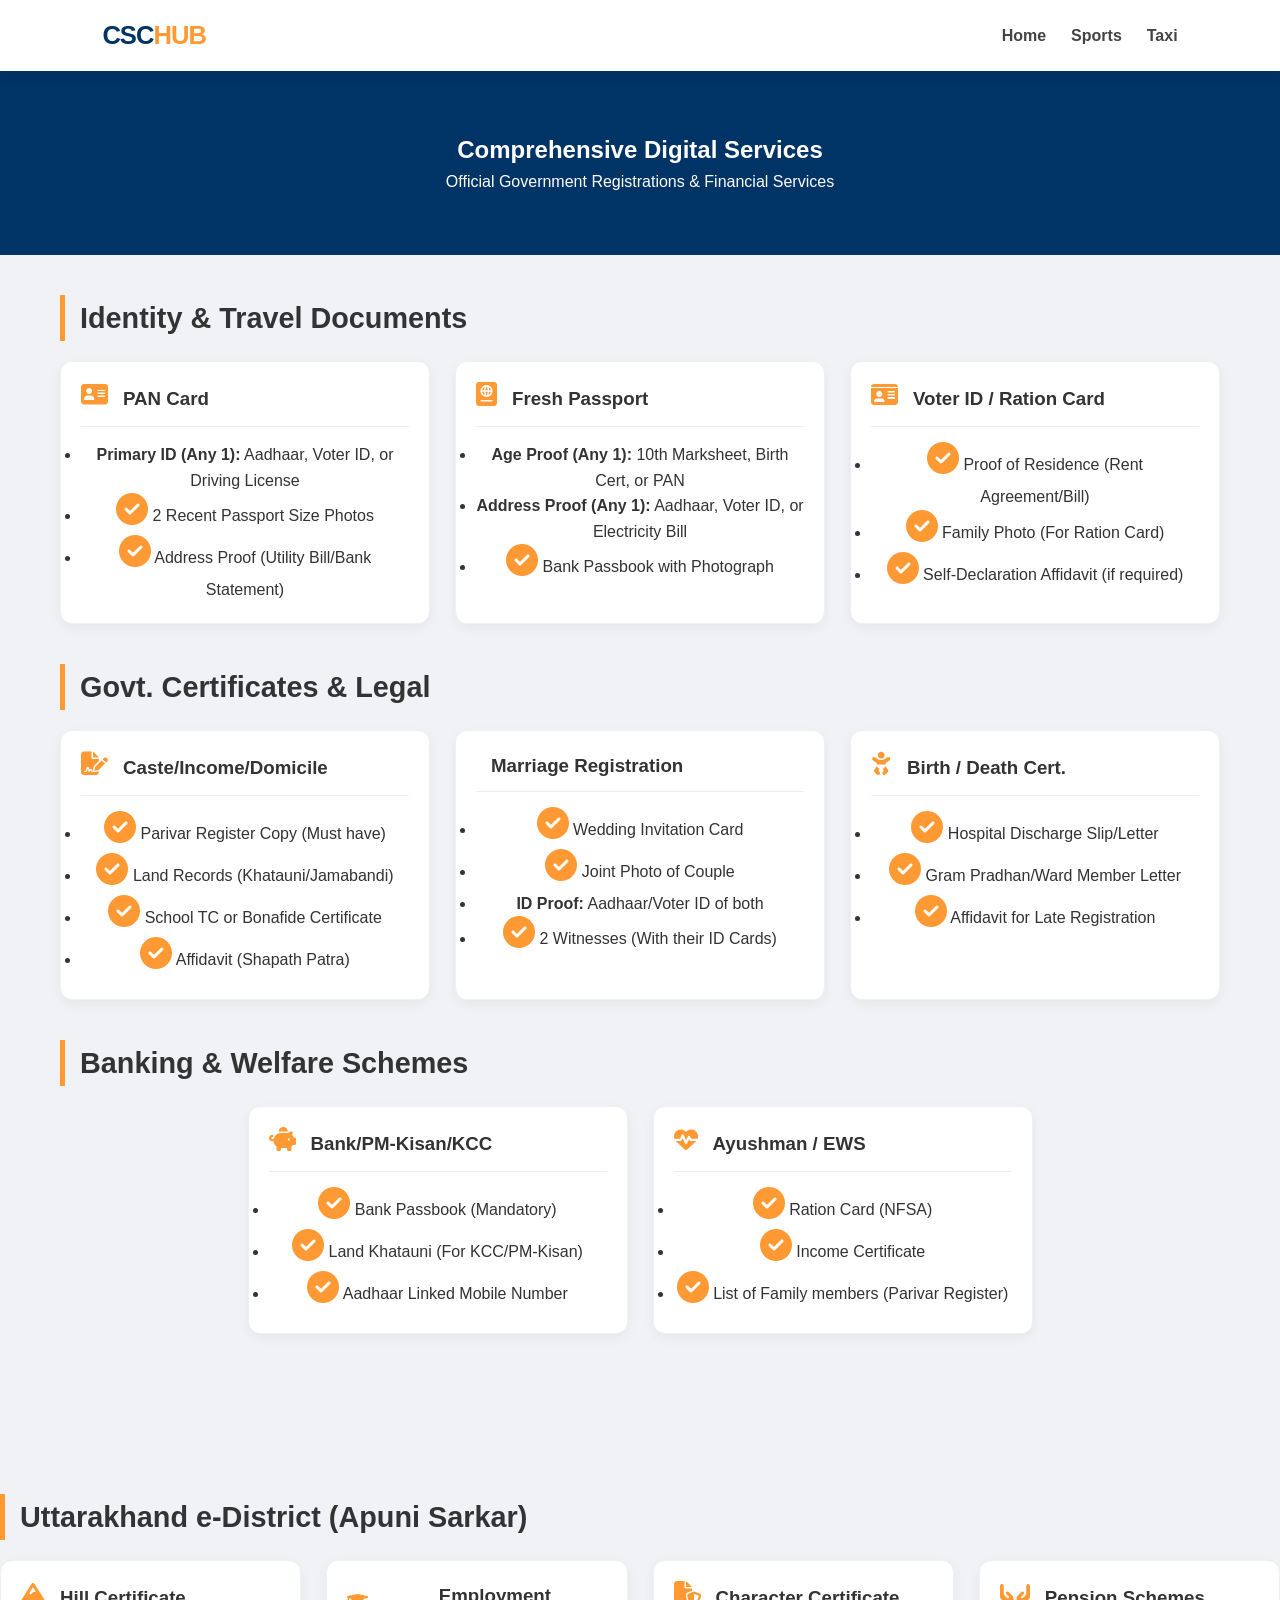
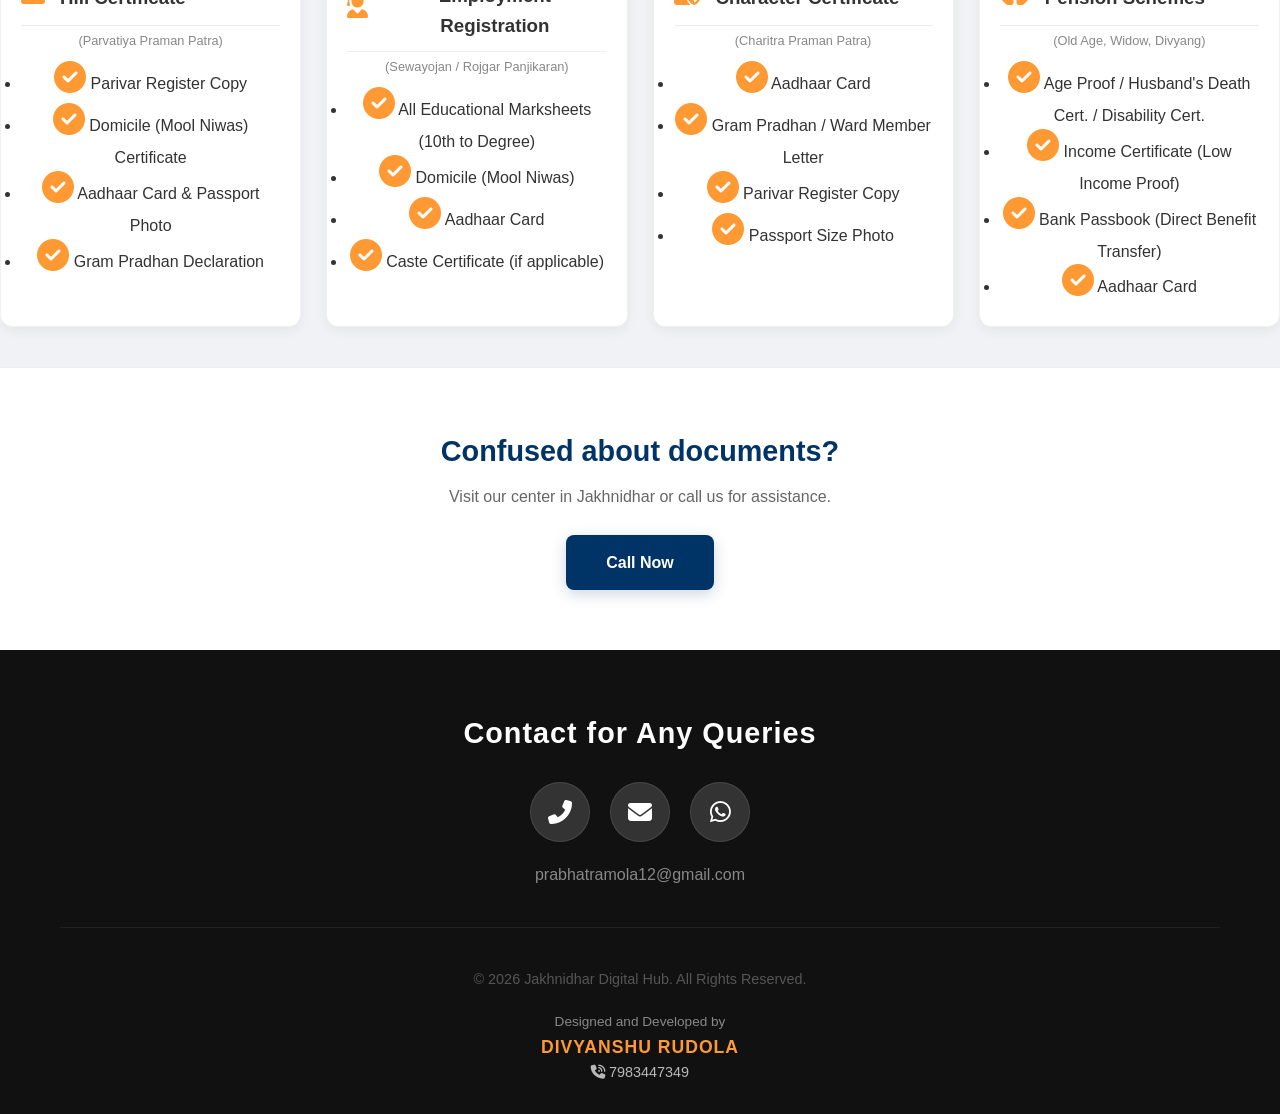
==== all-services.html @ 353148a1 "Add files via upload" ====
<!DOCTYPE html>
<html lang="en">
<head>
    <meta charset="UTF-8">
    <meta name="viewport" content="width=device-width, initial-scale=1.0">
    <title>All Services | CSC Digital Hub</title>
    <link rel="stylesheet" href="style.css">
    <link rel="stylesheet" href="https://cdnjs.cloudflare.com/ajax/libs/font-awesome/6.4.0/css/all.min.css">
</head>
<body class="bg-light">

    <header>
        <nav class="navbar">
            <div class="logo" onclick="window.location.href='index.html'" style="cursor:pointer">
                <span class="logo-csc">CSC</span><span class="logo-hub">HUB</span>
            </div>
            <ul class="nav-links">
                <li><a href="index.html">Home</a></li>
                <li><a href="sports.html">Sports</a></li>
                <li><a href="taxi.html">Taxi</a></li>
            </ul>
        </nav>
    </header>

    <section class="page-header">
        <h1>Comprehensive Digital Services</h1>
        <p>Official Government Registrations & Financial Services</p>
    </section>

   <div class="container-full">
    <h2 class="section-title-sports">Identity & Travel Documents</h2>
    <div class="details-grid">
        
        <div class="d-card checklist-card">
            <div class="card-header"><i class="fas fa-address-card"></i><h3>PAN Card</h3></div>
            <ul class="check-list">
                <li><strong>Primary ID (Any 1):</strong> Aadhaar, Voter ID, or Driving License</li>
                <li><i class="fas fa-check-circle"></i> 2 Recent Passport Size Photos</li>
                <li><i class="fas fa-check-circle"></i> Address Proof (Utility Bill/Bank Statement)</li>
            </ul>
        </div>

        <div class="d-card checklist-card">
            <div class="card-header"><i class="fas fa-passport"></i><h3>Fresh Passport</h3></div>
            <ul class="check-list">
                <li><strong>Age Proof (Any 1):</strong> 10th Marksheet, Birth Cert, or PAN</li>
                <li><strong>Address Proof (Any 1):</strong> Aadhaar, Voter ID, or Electricity Bill</li>
                <li><i class="fas fa-check-circle"></i> Bank Passbook with Photograph</li>
            </ul>
        </div>

        <div class="d-card checklist-card">
            <div class="card-header"><i class="fas fa-id-card"></i><h3>Voter ID / Ration Card</h3></div>
            <ul class="check-list">
                <li><i class="fas fa-check-circle"></i> Proof of Residence (Rent Agreement/Bill)</li>
                <li><i class="fas fa-check-circle"></i> Family Photo (For Ration Card)</li>
                <li><i class="fas fa-check-circle"></i> Self-Declaration Affidavit (if required)</li>
            </ul>
        </div>
    </div>

    <h2 class="section-title-sports">Govt. Certificates & Legal</h2>
    <div class="details-grid">
        
        <div class="d-card checklist-card">
            <div class="card-header"><i class="fas fa-file-signature"></i><h3>Caste/Income/Domicile</h3></div>
            <ul class="check-list">
                <li><i class="fas fa-check-circle"></i> Parivar Register Copy (Must have)</li>
                <li><i class="fas fa-check-circle"></i> Land Records (Khatauni/Jamabandi)</li>
                <li><i class="fas fa-check-circle"></i> School TC or Bonafide Certificate</li>
                <li><i class="fas fa-check-circle"></i> Affidavit (Shapath Patra)</li>
            </ul>
        </div>

        <div class="d-card checklist-card">
            <div class="card-header"><i class="fas fa-rings-wedding"></i><h3>Marriage Registration</h3></div>
            <ul class="check-list">
                <li><i class="fas fa-check-circle"></i> Wedding Invitation Card</li>
                <li><i class="fas fa-check-circle"></i> Joint Photo of Couple</li>
                <li><strong>ID Proof:</strong> Aadhaar/Voter ID of both</li>
                <li><i class="fas fa-check-circle"></i> 2 Witnesses (With their ID Cards)</li>
            </ul>
        </div>

        <div class="d-card checklist-card">
            <div class="card-header"><i class="fas fa-baby"></i><h3>Birth / Death Cert.</h3></div>
            <ul class="check-list">
                <li><i class="fas fa-check-circle"></i> Hospital Discharge Slip/Letter</li>
                <li><i class="fas fa-check-circle"></i> Gram Pradhan/Ward Member Letter</li>
                <li><i class="fas fa-check-circle"></i> Affidavit for Late Registration</li>
            </ul>
        </div>
    </div>

    <h2 class="section-title-sports">Banking & Welfare Schemes</h2>
    <div class="details-grid">
        
        <div class="d-card checklist-card">
            <div class="card-header"><i class="fas fa-piggy-bank"></i><h3>Bank/PM-Kisan/KCC</h3></div>
            <ul class="check-list">
                <li><i class="fas fa-check-circle"></i> Bank Passbook (Mandatory)</li>
                <li><i class="fas fa-check-circle"></i> Land Khatauni (For KCC/PM-Kisan)</li>
                <li><i class="fas fa-check-circle"></i> Aadhaar Linked Mobile Number</li>
            </ul>
        </div>

        <div class="d-card checklist-card">
            <div class="card-header"><i class="fas fa-heart-pulse"></i><h3>Ayushman / EWS</h3></div>
            <ul class="check-list">
                <li><i class="fas fa-check-circle"></i> Ration Card (NFSA)</li>
                <li><i class="fas fa-check-circle"></i> Income Certificate</li>
                <li><i class="fas fa-check-circle"></i> List of Family members (Parivar Register)</li>
            </ul>
        </div>
    </div>
</div><h2 class="section-title-sports">Uttarakhand e-District (Apuni Sarkar)</h2>
    <div class="details-grid">
        
        <div class="d-card checklist-card">
            <div class="card-header"><i class="fas fa-mountain"></i><h3>Hill Certificate</h3></div>
            <p class="sub-text">(Parvatiya Praman Patra)</p>
            <ul class="check-list">
                <li><i class="fas fa-check-circle"></i> Parivar Register Copy</li>
                <li><i class="fas fa-check-circle"></i> Domicile (Mool Niwas) Certificate</li>
                <li><i class="fas fa-check-circle"></i> Aadhaar Card & Passport Photo</li>
                <li><i class="fas fa-check-circle"></i> Gram Pradhan Declaration</li>
            </ul>
        </div>

        <div class="d-card checklist-card">
            <div class="card-header"><i class="fas fa-user-graduate"></i><h3>Employment Registration</h3></div>
            <p class="sub-text">(Sewayojan / Rojgar Panjikaran)</p>
            <ul class="check-list">
                <li><i class="fas fa-check-circle"></i> All Educational Marksheets (10th to Degree)</li>
                <li><i class="fas fa-check-circle"></i> Domicile (Mool Niwas)</li>
                <li><i class="fas fa-check-circle"></i> Aadhaar Card</li>
                <li><i class="fas fa-check-circle"></i> Caste Certificate (if applicable)</li>
            </ul>
        </div>

        <div class="d-card checklist-card">
            <div class="card-header"><i class="fas fa-file-shield"></i><h3>Character Certificate</h3></div>
            <p class="sub-text">(Charitra Praman Patra)</p>
            <ul class="check-list">
                <li><i class="fas fa-check-circle"></i> Aadhaar Card</li>
                <li><i class="fas fa-check-circle"></i> Gram Pradhan / Ward Member Letter</li>
                <li><i class="fas fa-check-circle"></i> Parivar Register Copy</li>
                <li><i class="fas fa-check-circle"></i> Passport Size Photo</li>
            </ul>
        </div>

        <div class="d-card checklist-card">
            <div class="card-header"><i class="fas fa-hands-holding"></i><h3>Pension Schemes</h3></div>
            <p class="sub-text">(Old Age, Widow, Divyang)</p>
            <ul class="check-list">
                <li><i class="fas fa-check-circle"></i> Age Proof / Husband's Death Cert. / Disability Cert.</li>
                <li><i class="fas fa-check-circle"></i> Income Certificate (Low Income Proof)</li>
                <li><i class="fas fa-check-circle"></i> Bank Passbook (Direct Benefit Transfer)</li>
                <li><i class="fas fa-check-circle"></i> Aadhaar Card</li>
            </ul>
        </div>
    </div>

    <div class="contact-cta">
    <h3>Confused about documents?</h3>
    <p>Visit our center in Jakhnidhar or call us for assistance.</p>
    <div class="cta-button-wrapper">
        <a href="tel:+91XXXXXXXXXX" class="btn-primary-call">Call Now</a>
    </div>
</div>
    <footer class="main-footer">
    <div class="footer-container">
        <div class="footer-section">
            <h3>Contact for Any Queries</h3>
            <div class="footer-icons">
                <a href="tel:+917983447349" class="footer-icon-link" title="Call Us">
                    <i class="fas fa-phone-alt"></i>
                </a>
                <a href="mailto:prabhatramola12@gmail.com" class="footer-icon-link" title="Email Us">
                    <i class="fas fa-envelope"></i>
                </a>
                <a href="https://wa.me/917983447349" class="footer-icon-link whatsapp-bg" title="WhatsApp Us">
                    <i class="fab fa-whatsapp"></i>
                </a>
            </div>
            <p class="business-email">prabhatramola12@gmail.com</p>
        </div>

        <hr class="footer-divider">

        <div class="footer-bottom">
            <p>&copy; 2026 Jakhnidhar Digital Hub. All Rights Reserved.</p>
            <div class="developer-credit">
                Designed and Developed by <br>
                <span class="dev-name">Divyanshu Rudola</span>
                <div class="dev-contact">
                    <a href="tel:+917983447349"><i class="fas fa-phone-volume"></i> 7983447349</a>
                </div>
            </div>
        </div>
    </div>
</footer>
</body>
</html>
---- style.css ----
/* Custom Properties */
:root {
    --csc-blue: #003366;
    --digital-orange: #ff9933;
    --dark-bg: #1a1a1a;
    --light-gray: #f8f9fa;
    --white: #ffffff;
}

* {
    margin: 0;
    padding: 0;
    box-sizing: border-box;
    font-family: 'Inter', sans-serif;
}

body {
    background-color: var(--light-gray);
    color: #333;
    line-height: 1.6;
}

/* Header & Nav */
.top-bar {
    background: var(--csc-blue);
    color: white;
    display: flex;
    justify-content: space-around;
    padding: 8px 0;
    font-size: 0.85rem;
}

.navbar {
    display: flex;
    justify-content: space-between;
    align-items: center;
    padding: 15px 8%;
    background: var(--white);
    box-shadow: 0 4px 12px rgba(0,0,0,0.05);
    position: sticky;
    top: 0;
    z-index: 1000;
}

.logo { font-size: 1.6rem; font-weight: 800; letter-spacing: -1px; }
.logo-csc { color: var(--csc-blue); }
.logo-hub { color: var(--digital-orange); }

.nav-links { list-style: none; display: flex; gap: 25px; }
.nav-links a { text-decoration: none; color: #444; font-weight: 600; transition: 0.3s; }
.nav-links a:hover { color: var(--csc-blue); }

/* Hero Section */
.hero {
    height: 70vh;
    background: linear-gradient(rgba(0,0,0,0.6), rgba(0,0,0,0.6)), url('https://images.unsplash.com/photo-1526628953301-3e589a6a8b74?auto=format&fit=crop&w=1200') center/cover;
    display: flex;
    align-items: center;
    justify-content: center;
    text-align: center;
    color: white;
    padding: 0 20px;
}

.badge {
    background: var(--digital-orange);
    padding: 5px 15px;
    border-radius: 20px;
    font-size: 0.9rem;
    font-weight: bold;
}

.hero-content h1 { font-size: 3.5rem; margin: 15px 0; line-height: 1.1; }
.hero-btns { display: flex; gap: 15px; justify-content: center; margin-top: 25px; }

.btn-primary, .btn-secondary {
    padding: 12px 30px;
    border-radius: 8px;
    text-decoration: none;
    font-weight: bold;
    transition: 0.3s;
}

.btn-primary { background: var(--csc-blue); color: white; }
.btn-secondary { background: #25D366; color: white; }

/* CSC Services */
.services { padding: 80px 8%; }
.section-title { text-align: center; font-size: 2.2rem; margin-bottom: 40px; color: var(--csc-blue); }

.service-container {
    display: grid;
    grid-template-columns: repeat(auto-fit, minmax(240px, 1fr));
    gap: 20px;
}

.s-card {
    background: white;
    padding: 40px 20px;
    border-radius: 12px;
    text-align: center;
    border-bottom: 4px solid #eee;
    transition: 0.3s;
}

.s-card:hover { border-bottom: 4px solid var(--digital-orange); transform: translateY(-10px); }
.icon-box { font-size: 2.5rem; color: var(--csc-blue); margin-bottom: 15px; }

/* Other Ventures (Sports & Taxi) */
.other-ventures { padding: 60px 8% 100px; background: #fff; }
.venture-grid { display: grid; grid-template-columns: repeat(auto-fit, minmax(300px, 1fr)); gap: 30px; }

.venture-card {
    height: 350px;
    border-radius: 20px;
    text-decoration: none;
    display: flex;
    align-items: flex-end;
    padding: 40px;
    position: relative;
    overflow: hidden;
    color: white;
}

.venture-card.sports { background: linear-gradient(to top, rgba(0,0,0,0.9), transparent), url('https://images.unsplash.com/photo-1531415074968-036ba1b575da?auto=format&fit=crop&w=800') center/cover; }
.venture-card.taxi { background: linear-gradient(to top, rgba(0,0,0,0.9), transparent), url('https://financialexpresswpcontent.s3.amazonaws.com/uploads/2019/07/Mahindra-Bolero-Power-660.jpg') center/cover; }

.v-content i { font-size: 2rem; color: var(--digital-orange); margin-bottom: 10px; }
.v-btn { margin-top: 15px; display: inline-block; font-weight: bold; border: 1px solid white; padding: 5px 15px; border-radius: 5px; }

footer { background: var(--dark-bg); color: #888; text-align: center; padding: 40px; }

/* Mobile Responsive */
@media (max-width: 768px) {
    .nav-links { display: none; }
    .hero-content h1 { font-size: 2.2rem; }
}
/* More Services Button Styling */
.more-services-wrapper {
    text-align: center;
    margin-top: 40px;
}

.btn-more {
    padding: 12px 35px;
    background: transparent;
    color: var(--csc-blue);
    border: 2px solid var(--csc-blue);
    text-decoration: none;
    font-weight: 700;
    border-radius: 30px;
    transition: all 0.3s ease;
    display: inline-block;
}

.btn-more i {
    margin-left: 8px;
    font-size: 0.9rem;
}

.btn-more:hover {
    background: var(--csc-blue);
    color: var(--white);
    transform: scale(1.05);
}
/* Ensure these are in your style.css */
.hidden {
    display: none !important; /* Forces it to hide */
}

.show-cards {
    display: block !important; /* Forces it to show */
    animation: fadeIn 0.5s ease forwards;
}

@keyframes fadeIn {
    from { opacity: 0; transform: translateY(10px); }
    to { opacity: 1; transform: translateY(0); }
}
/* Detailed Page Styles */
.bg-light { background-color: #f0f2f5; }

.page-header {
    background: var(--csc-blue);
    color: white;
    text-align: center;
    padding: 60px 20px;
    margin-bottom: 40px;
}

.container-full {
    max-width: 1200px;
    margin: 0 auto;
    padding: 0 20px;
}

.service-category {
    margin-bottom: 50px;
}

.cat-title {
    color: var(--csc-blue);
    border-bottom: 3px solid var(--digital-orange);
    display: inline-block;
    margin-bottom: 25px;
    padding-bottom: 5px;
    font-size: 1.8rem;
}

.details-grid {
    display: grid;
    grid-template-columns: repeat(auto-fill, minmax(220px, 1fr));
    gap: 20px;
}

.d-card {
    background: white;
    padding: 25px;
    border-radius: 10px;
    box-shadow: 0 2px 8px rgba(0,0,0,0.05);
    text-align: center;
    transition: 0.3s;
    border: 1px solid #eef0f2;
}

.d-card:hover {
    border-color: var(--digital-orange);
    transform: scale(1.02);
}

.d-card i {
    font-size: 2rem;
    color: var(--digital-orange);
    margin-bottom: 10px;
}

.contact-cta {
    background: white;
    text-align: center;
    padding: 50px;
    margin-top: 40px;
    border-top: 1px solid #ddd;
}
.hidden { display: none !important; }.contact-cta {
    background: #fff;
    text-align: center;
    padding: 60px 20px; /* Increased padding for better spacing */
    margin-top: 40px;
    border-top: 1px solid #eee;
}

.contact-cta h3 {
    font-size: 1.8rem;
    margin-bottom: 10px;
    color: var(--csc-blue);
}

.contact-cta p {
    margin-bottom: 25px;
    color: #666;
}

/* Specific fix for the button alignment */
.cta-button-wrapper {
    display: flex;
    justify-content: center;
    align-items: center;
}

.btn-primary-call {
    display: inline-block; /* Essential for correct padding/width */
    background: var(--csc-blue);
    color: white;
    padding: 15px 40px;
    text-decoration: none;
    border-radius: 8px;
    font-weight: bold;
    box-shadow: 0 4px 15px rgba(0, 51, 102, 0.2);
    transition: transform 0.2s;
}

.btn-primary-call:hover {
    transform: translateY(-3px);
    background: #004080;
}
/* Sports Page specific layout */
.section-title-sports {
    margin: 40px 0 20px;
    font-size: 1.8rem;
    color: #333;
    border-left: 5px solid var(--digital-orange);
    padding-left: 15px;
}

/* FIX FOR PICTURES: Ensures all images are same size */
.img-wrapper {
    width: 100%;
    aspect-ratio: 16 / 9; /* Sets a standard landscape ratio */
    overflow: hidden;
    border-radius: 8px;
    margin-bottom: 15px;
}

.img-wrapper img {
    width: 100%;
    height: 100%;
    object-fit: cover; /* This prevents the "stretched" look */
    transition: transform 0.3s ease;
}

.d-card:hover img {
    transform: scale(1.1);
}

/* Hero for Sports */
.sports-hero {
    height: 50vh;
    background: linear-gradient(rgba(0,0,0,0.5), rgba(0,0,0,0.5)), 
                url('https://images.unsplash.com/photo-1471295253337-3ceaaedca402?q=80&w=1200') center/cover;
    display: flex;
    align-items: center;
    justify-content: center;
    color: white;
    text-align: center;
}

/* Contact Buttons Fix */
.cta-btns {
    display: flex;
    gap: 15px;
    justify-content: center;
    margin-top: 20px;
}

.btn-call { background: #d9534f; color: white; padding: 12px 25px; border-radius: 5px; text-decoration: none; font-weight: bold; }
.btn-wa { background: #25d366; color: white; padding: 12px 25px; border-radius: 5px; text-decoration: none; font-weight: bold; }
/* Taxi Hero */
.taxi-hero {
    height: 45vh;
    background: linear-gradient(rgba(0,0,0,0.6), rgba(0,0,0,0.6)), url('https://images.unsplash.com/photo-1449965408869-eaa3f722e40d?q=80&w=1200') center/cover;
    display: flex;
    align-items: center;
    justify-content: center;
    color: white;
    text-align: center;
}

/* Taxi Badges */
.taxi-card {
    position: relative;
    text-align: left !important;
}

.taxi-badge {
    position: absolute;
    top: 10px;
    right: 10px;
    padding: 5px 12px;
    border-radius: 20px;
    font-size: 0.75rem;
    font-weight: bold;
    color: white;
}

.all-india { background: #28a745; }
.state-permit { background: #007bff; }

/* Feature List */
.taxi-features {
    list-style: none;
    margin-top: 15px;
    padding: 0;
}

.taxi-features li {
    font-size: 0.9rem;
    margin-bottom: 5px;
    color: #555;
}

.taxi-features i {
    color: #28a745;
    margin-right: 8px;
}

.service-small i {
    font-size: 2.5rem;
    color: var(--digital-orange);
    margin-bottom: 15px;
}
/* Footer Design & Developer Credit */
.main-footer {
    background: #111; /* Deep Dark Background like Miklam Homes */
    color: #fff;
    padding: 60px 0 30px;
    text-align: center;
}

.footer-container {
    max-width: 1200px;
    margin: 0 auto;
    padding: 0 20px;
}

.footer-section h3 {
    font-size: 1.8rem;
    margin-bottom: 25px;
    font-weight: 600;
    letter-spacing: 1px;
}

/* Contact Icons */
.footer-icons {
    display: flex;
    justify-content: center;
    gap: 20px;
    margin-bottom: 20px;
}

.footer-icon-link {
    width: 60px;
    height: 60px;
    background: #333;
    display: flex;
    align-items: center;
    justify-content: center;
    border-radius: 50%;
    color: #fff;
    font-size: 1.5rem;
    text-decoration: none;
    transition: all 0.3s ease;
    border: 1px solid rgba(255,255,255,0.1);
}

.footer-icon-link:hover {
    background: var(--digital-orange); /* Uses your accent color */
    transform: translateY(-5px);
    box-shadow: 0 5px 15px rgba(255, 153, 51, 0.4);
}

.whatsapp-bg:hover {
    background: #25d366 !important;
    box-shadow: 0 5px 15px rgba(37, 211, 102, 0.4);
}

.business-email {
    color: #888;
    font-size: 1rem;
    margin-top: 10px;
}

/* Divider */
.footer-divider {
    border: 0;
    border-top: 1px solid #222;
    margin: 40px 0;
}

/* Developer Credit Styling */
.footer-bottom p {
    font-size: 0.9rem;
    color: #555;
    margin-bottom: 20px;
}

.developer-credit {
    font-size: 0.85rem;
    color: #888;
    line-height: 1.6;
}

.dev-name {
    color: var(--digital-orange);
    font-weight: 700;
    font-size: 1.1rem;
    text-transform: uppercase;
    letter-spacing: 1px;
}

.dev-contact a {
    color: #fff;
    text-decoration: none;
    font-size: 0.9rem;
    opacity: 0.7;
    transition: 0.3s;
}

.dev-contact a:hover {
    opacity: 1;
    color: var(--digital-orange);
}/* Card Layout Improvements */
.card-header {
    display: flex;
    align-items: center;
    gap: 15px;
    margin-bottom: 15px;
    border-bottom: 1px solid #eee;
    padding-bottom: 10px;
}

.card-header i {
    font-size: 1.5rem;
    color: #ff9933;
}

.sub-text {
    font-size: 0.8rem;
    color: #888;
    margin: -10px 0 10px 0;
}

/* FIXING THE CTA SECTION OVERLAP */
.contact-cta-fixed {
    background: #fff;
    text-align: center;
    padding: 50px 20px;
    margin-top: 60px;
    border-top: 1px solid #ddd;
    display: flex;
    flex-direction: column;
    align-items: center;
}

.contact-cta-fixed h3 {
    margin-bottom: 10px;
}

.contact-cta-fixed p {
    margin-bottom: 30px; /* Adds space before the button */
    color: #555;
}

.btn-call-fixed {
    background: #003366;
    color: white;
    padding: 15px 40px;
    text-decoration: none;
    border-radius: 8px;
    font-weight: bold;
    display: block; /* Prevents text wrap issues */
    width: fit-content;
}/* Fix for the bottom margin issue */
.container-full {
    max-width: 1200px;
    margin: 0 auto;
    padding: 0 20px 80px 20px; /* Added 80px to the bottom padding */
}

/* Ensure the last category has space */
.service-category:last-of-type {
    margin-bottom: 100px; /* Extra space after the very last document grid */
}

/* Fix for the CTA (Call Now) section spacing */
.contact-cta-fixed {
    clear: both;
    margin-top: 50px;
    padding: 60px 20px;
    background: #f9f9f9;
    border-top: 1px solid #eee;
}/* Fix for the bottom margin issue */
.container-full {
    max-width: 1200px;
    margin: 0 auto;
    padding: 0 20px 80px 20px; /* Added 80px to the bottom padding */
}

/* Ensure the last category has space */
.service-category:last-of-type {
    margin-bottom: 100px; /* Extra space after the very last document grid */
}

/* Fix for the CTA (Call Now) section spacing */
.contact-cta-fixed {
    clear: both;
    margin-top: 50px;
    padding: 60px 20px;
    background: #f9f9f9;
    border-top: 1px solid #eee;
}.details-grid {
    display: flex;
    flex-wrap: wrap;
    justify-content: center; /* This centers the last line */
    gap: 25px;
    margin-bottom: 40px;
}

.checklist-card {
    flex: 1 1 300px; /* This allows cards to grow but keeps them around 300px */
    max-width: 380px; /* Prevents a single card from becoming too wide */
    background: #fff;
    padding: 20px;
    border-radius: 12px;
    box-shadow: 0 4px 12px rgba(0,0,0,0.05);
}
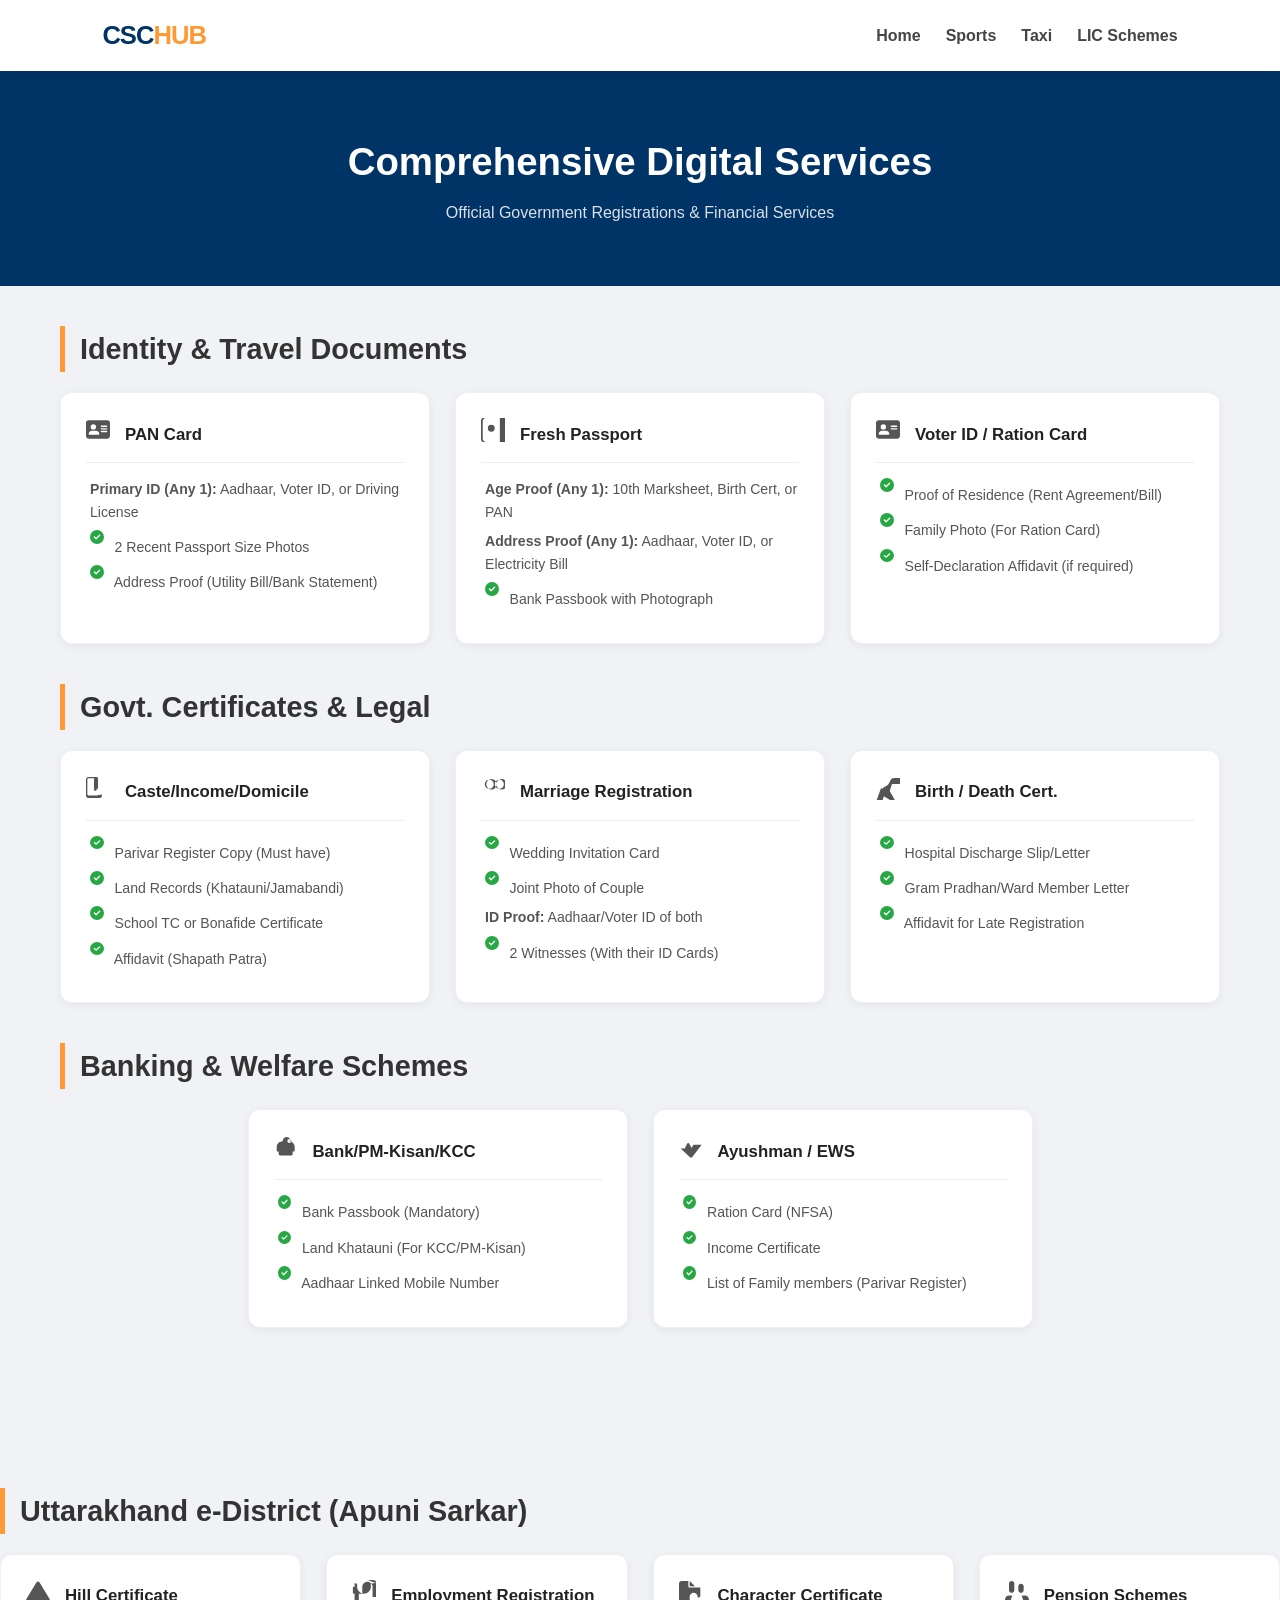
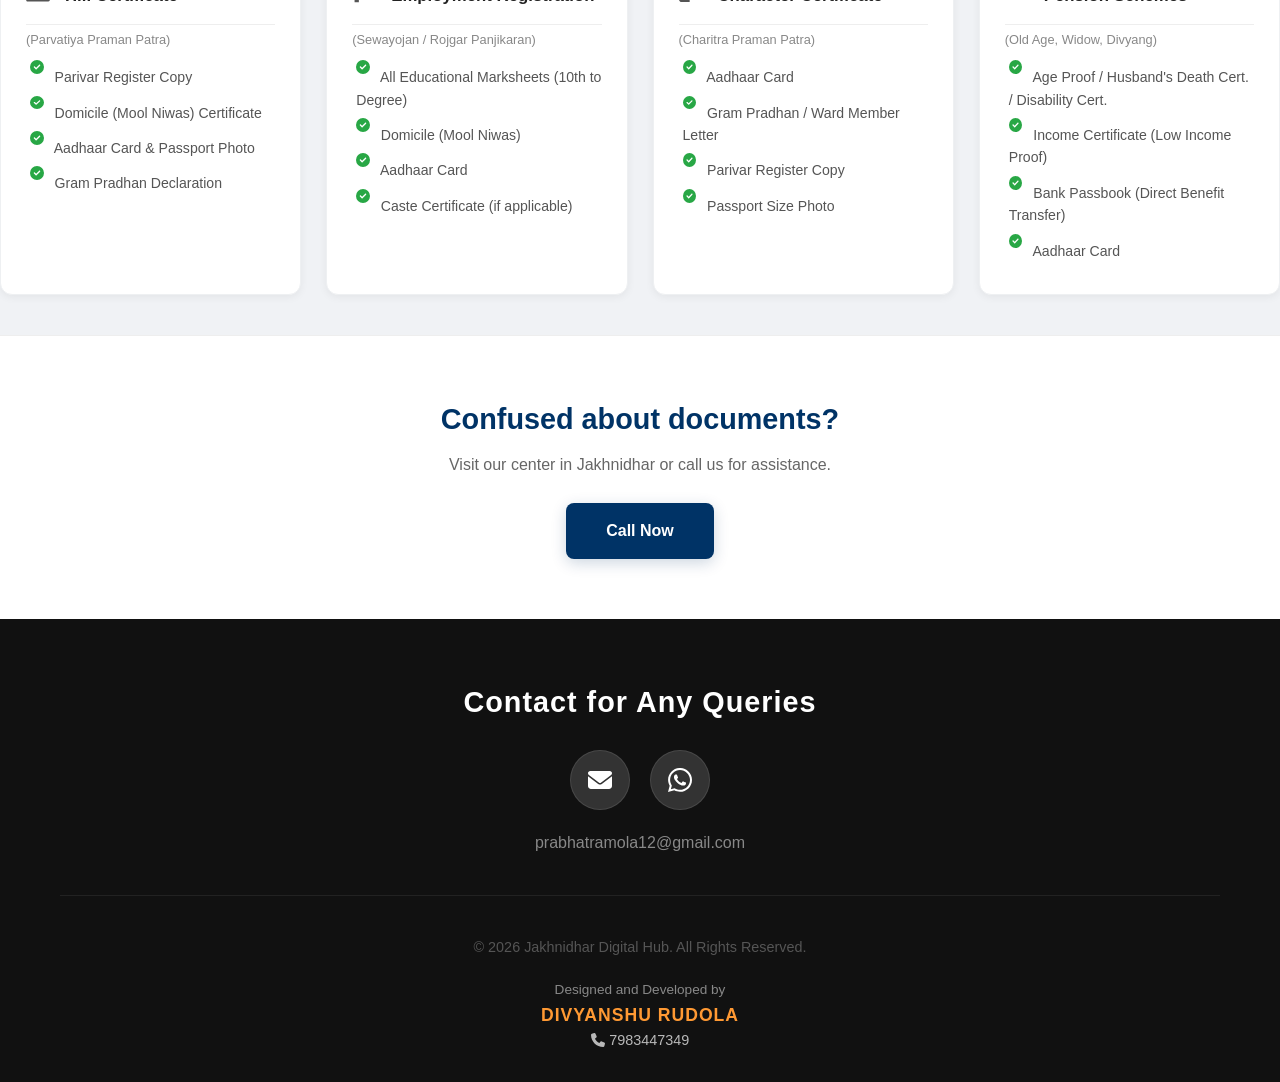
==== commit dbc12978: "Add files via upload" ====
--- a/all-services.html
+++ b/all-services.html
@@ -5,19 +5,21 @@
     <meta name="viewport" content="width=device-width, initial-scale=1.0">
     <title>All Services | CSC Digital Hub</title>
     <link rel="stylesheet" href="style.css">
-    <link rel="stylesheet" href="https://cdnjs.cloudflare.com/ajax/libs/font-awesome/6.4.0/css/all.min.css">
+    <link rel="stylesheet" href="icons.css">
+<script src="main.js" defer></script>
 </head>
 <body class="bg-light">
 
     <header>
         <nav class="navbar">
-            <div class="logo" onclick="window.location.href='index.html'" style="cursor:pointer">
+            <div class="logo" onclick="window.location.href='index.html'">
                 <span class="logo-csc">CSC</span><span class="logo-hub">HUB</span>
             </div>
             <ul class="nav-links">
                 <li><a href="index.html">Home</a></li>
                 <li><a href="sports.html">Sports</a></li>
                 <li><a href="taxi.html">Taxi</a></li>
+                <li><a href="lic.html">LIC Schemes</a></li>
             </ul>
         </nav>
     </header>
@@ -165,29 +167,24 @@
     <h3>Confused about documents?</h3>
     <p>Visit our center in Jakhnidhar or call us for assistance.</p>
     <div class="cta-button-wrapper">
-        <a href="tel:+91XXXXXXXXXX" class="btn-primary-call">Call Now</a>
+        <a href="tel:+919034143872" class="btn-primary-call">Call Now</a>
     </div>
 </div>
-    <footer class="main-footer">
+        <footer class="main-footer">
     <div class="footer-container">
         <div class="footer-section">
             <h3>Contact for Any Queries</h3>
             <div class="footer-icons">
-                <a href="tel:+917983447349" class="footer-icon-link" title="Call Us">
-                    <i class="fas fa-phone-alt"></i>
-                </a>
                 <a href="mailto:prabhatramola12@gmail.com" class="footer-icon-link" title="Email Us">
                     <i class="fas fa-envelope"></i>
                 </a>
-                <a href="https://wa.me/917983447349" class="footer-icon-link whatsapp-bg" title="WhatsApp Us">
+                <a href="https://wa.me/919034143872" class="footer-icon-link whatsapp-bg" title="WhatsApp Us">
                     <i class="fab fa-whatsapp"></i>
                 </a>
             </div>
             <p class="business-email">prabhatramola12@gmail.com</p>
         </div>
-
         <hr class="footer-divider">
-
         <div class="footer-bottom">
             <p>&copy; 2026 Jakhnidhar Digital Hub. All Rights Reserved.</p>
             <div class="developer-credit">
--- a/style.css
+++ b/style.css
@@ -1,13 +1,22 @@
-/* Custom Properties */
+/* ============================================================
+   CSC Digital Hub — style.css
+   All styles consolidated here. Do NOT add CSS to HTML files.
+   ============================================================ */
+
+/* ---------- Custom Properties ---------- */
 :root {
     --csc-blue: #003366;
     --digital-orange: #ff9933;
-    --dark-bg: #1a1a1a;
-    --light-gray: #f8f9fa;
+    --dark-bg: #111;
+    --light-gray: #f0f2f5;
     --white: #ffffff;
-}
-
-* {
+    --shadow-sm: 0 2px 8px rgba(0,0,0,0.06);
+    --shadow-md: 0 4px 15px rgba(0,0,0,0.1);
+    --radius: 12px;
+}
+
+/* ---------- Reset ---------- */
+*, *::before, *::after {
     margin: 0;
     padding: 0;
     box-sizing: border-box;
@@ -20,16 +29,11 @@
     line-height: 1.6;
 }
 
-/* Header & Nav */
-.top-bar {
-    background: var(--csc-blue);
-    color: white;
-    display: flex;
-    justify-content: space-around;
-    padding: 8px 0;
-    font-size: 0.85rem;
-}
-
+.bg-light { background-color: var(--light-gray); }
+
+/* ============================================================
+   NAVBAR
+   ============================================================ */
 .navbar {
     display: flex;
     justify-content: space-between;
@@ -42,27 +46,53 @@
     z-index: 1000;
 }
 
-.logo { font-size: 1.6rem; font-weight: 800; letter-spacing: -1px; }
+.logo {
+    font-size: 1.6rem;
+    font-weight: 800;
+    letter-spacing: -1px;
+    cursor: pointer;
+}
 .logo-csc { color: var(--csc-blue); }
 .logo-hub { color: var(--digital-orange); }
 
-.nav-links { list-style: none; display: flex; gap: 25px; }
-.nav-links a { text-decoration: none; color: #444; font-weight: 600; transition: 0.3s; }
-.nav-links a:hover { color: var(--csc-blue); }
-
-/* Hero Section */
+.nav-links {
+    list-style: none;
+    display: flex;
+    gap: 25px;
+}
+.nav-links a {
+    text-decoration: none;
+    color: #444;
+    font-weight: 600;
+    transition: color 0.3s;
+}
+.nav-links a:hover,
+.nav-links a.active { color: var(--csc-blue); }
+
+.mobile-menu-icon {
+    display: none;
+    font-size: 1.5rem;
+    cursor: pointer;
+    color: var(--csc-blue);
+}
+
+/* ============================================================
+   HERO — HOME PAGE
+   ============================================================ */
 .hero {
-    height: 70vh;
-    background: linear-gradient(rgba(0,0,0,0.6), rgba(0,0,0,0.6)), url('https://images.unsplash.com/photo-1526628953301-3e589a6a8b74?auto=format&fit=crop&w=1200') center/cover;
+    min-height: 70vh;
+    background: linear-gradient(rgba(0,0,0,0.6), rgba(0,0,0,0.6)),
+                url('https://images.unsplash.com/photo-1526628953301-3e589a6a8b74?auto=format&fit=crop&w=1200') center/cover;
     display: flex;
     align-items: center;
     justify-content: center;
     text-align: center;
     color: white;
-    padding: 0 20px;
+    padding: 60px 20px;
 }
 
 .badge {
+    display: inline-block;
     background: var(--digital-orange);
     padding: 5px 15px;
     border-radius: 20px;
@@ -70,23 +100,53 @@
     font-weight: bold;
 }
 
-.hero-content h1 { font-size: 3.5rem; margin: 15px 0; line-height: 1.1; }
-.hero-btns { display: flex; gap: 15px; justify-content: center; margin-top: 25px; }
-
-.btn-primary, .btn-secondary {
+.hero-content h1 {
+    font-size: 3.5rem;
+    margin: 15px 0;
+    line-height: 1.1;
+}
+
+.hero-btns {
+    display: flex;
+    gap: 15px;
+    justify-content: center;
+    margin-top: 25px;
+    flex-wrap: wrap;
+}
+
+.btn-primary {
     padding: 12px 30px;
     border-radius: 8px;
     text-decoration: none;
     font-weight: bold;
     transition: 0.3s;
-}
-
-.btn-primary { background: var(--csc-blue); color: white; }
-.btn-secondary { background: #25D366; color: white; }
-
-/* CSC Services */
+    background: var(--csc-blue);
+    color: white;
+}
+.btn-primary:hover { background: #004080; }
+
+.btn-secondary {
+    padding: 12px 30px;
+    border-radius: 8px;
+    text-decoration: none;
+    font-weight: bold;
+    transition: 0.3s;
+    background: #25D366;
+    color: white;
+}
+.btn-secondary:hover { background: #1da851; }
+
+/* ============================================================
+   CSC SERVICES SECTION
+   ============================================================ */
 .services { padding: 80px 8%; }
-.section-title { text-align: center; font-size: 2.2rem; margin-bottom: 40px; color: var(--csc-blue); }
+
+.section-title {
+    text-align: center;
+    font-size: 2.2rem;
+    margin-bottom: 40px;
+    color: var(--csc-blue);
+}
 
 .service-container {
     display: grid;
@@ -97,45 +157,24 @@
 .s-card {
     background: white;
     padding: 40px 20px;
-    border-radius: 12px;
+    border-radius: var(--radius);
     text-align: center;
     border-bottom: 4px solid #eee;
     transition: 0.3s;
 }
-
-.s-card:hover { border-bottom: 4px solid var(--digital-orange); transform: translateY(-10px); }
-.icon-box { font-size: 2.5rem; color: var(--csc-blue); margin-bottom: 15px; }
-
-/* Other Ventures (Sports & Taxi) */
-.other-ventures { padding: 60px 8% 100px; background: #fff; }
-.venture-grid { display: grid; grid-template-columns: repeat(auto-fit, minmax(300px, 1fr)); gap: 30px; }
-
-.venture-card {
-    height: 350px;
-    border-radius: 20px;
-    text-decoration: none;
-    display: flex;
-    align-items: flex-end;
-    padding: 40px;
-    position: relative;
-    overflow: hidden;
-    color: white;
-}
-
-.venture-card.sports { background: linear-gradient(to top, rgba(0,0,0,0.9), transparent), url('https://images.unsplash.com/photo-1531415074968-036ba1b575da?auto=format&fit=crop&w=800') center/cover; }
-.venture-card.taxi { background: linear-gradient(to top, rgba(0,0,0,0.9), transparent), url('https://financialexpresswpcontent.s3.amazonaws.com/uploads/2019/07/Mahindra-Bolero-Power-660.jpg') center/cover; }
-
-.v-content i { font-size: 2rem; color: var(--digital-orange); margin-bottom: 10px; }
-.v-btn { margin-top: 15px; display: inline-block; font-weight: bold; border: 1px solid white; padding: 5px 15px; border-radius: 5px; }
-
-footer { background: var(--dark-bg); color: #888; text-align: center; padding: 40px; }
-
-/* Mobile Responsive */
-@media (max-width: 768px) {
-    .nav-links { display: none; }
-    .hero-content h1 { font-size: 2.2rem; }
-}
-/* More Services Button Styling */
+.s-card:hover {
+    border-bottom: 4px solid var(--digital-orange);
+    transform: translateY(-10px);
+    box-shadow: var(--shadow-md);
+}
+
+.icon-box {
+    font-size: 2.5rem;
+    color: var(--csc-blue);
+    margin-bottom: 15px;
+}
+
+/* More Services Button */
 .more-services-wrapper {
     text-align: center;
     margin-top: 40px;
@@ -146,40 +185,91 @@
     background: transparent;
     color: var(--csc-blue);
     border: 2px solid var(--csc-blue);
-    text-decoration: none;
     font-weight: 700;
     border-radius: 30px;
     transition: all 0.3s ease;
     display: inline-block;
-}
-
-.btn-more i {
-    margin-left: 8px;
-    font-size: 0.9rem;
-}
-
+    cursor: pointer;
+    font-size: 1rem;
+}
+.btn-more i { margin-left: 8px; font-size: 0.9rem; }
 .btn-more:hover {
     background: var(--csc-blue);
     color: var(--white);
     transform: scale(1.05);
 }
-/* Ensure these are in your style.css */
-.hidden {
-    display: none !important; /* Forces it to hide */
-}
-
+
+.btn-link-text {
+    margin-left: 15px;
+    color: var(--csc-blue);
+    font-weight: 600;
+    text-decoration: none;
+    transition: 0.3s;
+}
+.btn-link-text:hover { color: var(--digital-orange); }
+
+.hidden  { display: none !important; }
 .show-cards {
-    display: block !important; /* Forces it to show */
+    display: block !important;
     animation: fadeIn 0.5s ease forwards;
 }
-
 @keyframes fadeIn {
     from { opacity: 0; transform: translateY(10px); }
-    to { opacity: 1; transform: translateY(0); }
-}
-/* Detailed Page Styles */
-.bg-light { background-color: #f0f2f5; }
-
+    to   { opacity: 1; transform: translateY(0); }
+}
+
+/* ============================================================
+   OTHER VENTURES (Sports & Taxi cards on homepage)
+   ============================================================ */
+.other-ventures { padding: 60px 8% 100px; background: #fff; }
+
+.venture-grid {
+    display: grid;
+    grid-template-columns: repeat(auto-fit, minmax(300px, 1fr));
+    gap: 30px;
+}
+
+.venture-card {
+    height: 350px;
+    border-radius: 20px;
+    text-decoration: none;
+    display: flex;
+    align-items: flex-end;
+    padding: 40px;
+    position: relative;
+    overflow: hidden;
+    color: white;
+    transition: transform 0.3s;
+}
+.venture-card:hover { transform: scale(1.02); }
+
+.venture-card.sports {
+    background: linear-gradient(to top, rgba(0,0,0,0.9), transparent),
+                url('https://images.unsplash.com/photo-1531415074968-036ba1b575da?auto=format&fit=crop&w=800') center/cover;
+}
+.venture-card.taxi {
+    background: linear-gradient(to top, rgba(0,0,0,0.9), transparent),
+                url('https://financialexpresswpcontent.s3.amazonaws.com/uploads/2019/07/Mahindra-Bolero-Power-660.jpg') center/cover;
+}
+
+.v-content i {
+    font-size: 2rem;
+    color: var(--digital-orange);
+    margin-bottom: 10px;
+    display: block;
+}
+.v-btn {
+    margin-top: 15px;
+    display: inline-block;
+    font-weight: bold;
+    border: 1px solid white;
+    padding: 5px 15px;
+    border-radius: 5px;
+}
+
+/* ============================================================
+   PAGE HEADER (all-services, etc.)
+   ============================================================ */
 .page-header {
     background: var(--csc-blue);
     color: white;
@@ -187,103 +277,18 @@
     padding: 60px 20px;
     margin-bottom: 40px;
 }
-
+.page-header h1 { font-size: 2.4rem; }
+.page-header p   { opacity: 0.85; margin-top: 8px; }
+
+/* ============================================================
+   CONTAINER & SECTION TITLES
+   ============================================================ */
 .container-full {
     max-width: 1200px;
     margin: 0 auto;
-    padding: 0 20px;
-}
-
-.service-category {
-    margin-bottom: 50px;
-}
-
-.cat-title {
-    color: var(--csc-blue);
-    border-bottom: 3px solid var(--digital-orange);
-    display: inline-block;
-    margin-bottom: 25px;
-    padding-bottom: 5px;
-    font-size: 1.8rem;
-}
-
-.details-grid {
-    display: grid;
-    grid-template-columns: repeat(auto-fill, minmax(220px, 1fr));
-    gap: 20px;
-}
-
-.d-card {
-    background: white;
-    padding: 25px;
-    border-radius: 10px;
-    box-shadow: 0 2px 8px rgba(0,0,0,0.05);
-    text-align: center;
-    transition: 0.3s;
-    border: 1px solid #eef0f2;
-}
-
-.d-card:hover {
-    border-color: var(--digital-orange);
-    transform: scale(1.02);
-}
-
-.d-card i {
-    font-size: 2rem;
-    color: var(--digital-orange);
-    margin-bottom: 10px;
-}
-
-.contact-cta {
-    background: white;
-    text-align: center;
-    padding: 50px;
-    margin-top: 40px;
-    border-top: 1px solid #ddd;
-}
-.hidden { display: none !important; }.contact-cta {
-    background: #fff;
-    text-align: center;
-    padding: 60px 20px; /* Increased padding for better spacing */
-    margin-top: 40px;
-    border-top: 1px solid #eee;
-}
-
-.contact-cta h3 {
-    font-size: 1.8rem;
-    margin-bottom: 10px;
-    color: var(--csc-blue);
-}
-
-.contact-cta p {
-    margin-bottom: 25px;
-    color: #666;
-}
-
-/* Specific fix for the button alignment */
-.cta-button-wrapper {
-    display: flex;
-    justify-content: center;
-    align-items: center;
-}
-
-.btn-primary-call {
-    display: inline-block; /* Essential for correct padding/width */
-    background: var(--csc-blue);
-    color: white;
-    padding: 15px 40px;
-    text-decoration: none;
-    border-radius: 8px;
-    font-weight: bold;
-    box-shadow: 0 4px 15px rgba(0, 51, 102, 0.2);
-    transition: transform 0.2s;
-}
-
-.btn-primary-call:hover {
-    transform: translateY(-3px);
-    background: #004080;
-}
-/* Sports Page specific layout */
+    padding: 0 20px 80px;
+}
+
 .section-title-sports {
     margin: 40px 0 20px;
     font-size: 1.8rem;
@@ -292,64 +297,142 @@
     padding-left: 15px;
 }
 
-/* FIX FOR PICTURES: Ensures all images are same size */
+/* ============================================================
+   DETAIL / SERVICE GRIDS
+   ============================================================ */
+.details-grid {
+    display: flex;
+    flex-wrap: wrap;
+    justify-content: center;
+    gap: 25px;
+    margin-bottom: 40px;
+}
+
+/* Fleet grid (taxi page) - 2 equal columns */
+.fleet-grid {
+    display: grid;
+    grid-template-columns: repeat(auto-fit, minmax(280px, 1fr));
+    gap: 25px;
+    align-items: start;
+    margin-bottom: 40px;
+}
+
+.d-card {
+    background: white;
+    padding: 25px;
+    border-radius: var(--radius);
+    box-shadow: var(--shadow-sm);
+    text-align: center;
+    transition: 0.3s;
+    border: 1px solid #eef0f2;
+    flex: 1 1 300px;
+    max-width: 380px;
+}
+.d-card:hover {
+    border-color: var(--digital-orange);
+    transform: scale(1.02);
+    box-shadow: var(--shadow-md);
+}
+.d-card i {
+    font-size: 2rem;
+    color: var(--digital-orange);
+    margin-bottom: 10px;
+}
+
+/* Card Header (all-services checklist cards) */
+.card-header {
+    display: flex;
+    align-items: center;
+    gap: 15px;
+    margin-bottom: 15px;
+    border-bottom: 1px solid #eee;
+    padding-bottom: 10px;
+}
+.card-header i {
+    font-size: 1.5rem;
+    color: var(--digital-orange);
+}
+.card-header h3 { font-size: 1.05rem; color: #222; }
+
+.sub-text {
+    font-size: 0.8rem;
+    color: #888;
+    margin: -10px 0 10px;
+}
+
+/* Checklist */
+.check-list {
+    list-style: none;
+    padding: 0;
+    text-align: left;
+}
+.check-list li {
+    font-size: 0.88rem;
+    color: #555;
+    margin-bottom: 7px;
+    padding-left: 4px;
+}
+.check-list li i {
+    color: var(--digital-orange);
+    margin-right: 7px;
+    font-size: 0.85rem;
+}
+
+/* Checklist card */
+.checklist-card {
+    text-align: left;
+}
+
+/* ============================================================
+   IMAGE WRAPPER (consistent image sizing)
+   ============================================================ */
 .img-wrapper {
     width: 100%;
-    aspect-ratio: 16 / 9; /* Sets a standard landscape ratio */
+    aspect-ratio: 16 / 9;
     overflow: hidden;
     border-radius: 8px;
     margin-bottom: 15px;
 }
-
 .img-wrapper img {
     width: 100%;
     height: 100%;
-    object-fit: cover; /* This prevents the "stretched" look */
+    object-fit: cover;
     transition: transform 0.3s ease;
 }
-
-.d-card:hover img {
-    transform: scale(1.1);
-}
-
-/* Hero for Sports */
+.d-card:hover img { transform: scale(1.08); }
+
+/* ============================================================
+   SPORTS PAGE HERO
+   ============================================================ */
 .sports-hero {
     height: 50vh;
-    background: linear-gradient(rgba(0,0,0,0.5), rgba(0,0,0,0.5)), 
+    background: linear-gradient(rgba(0,0,0,0.5), rgba(0,0,0,0.5)),
                 url('https://images.unsplash.com/photo-1471295253337-3ceaaedca402?q=80&w=1200') center/cover;
     display: flex;
     align-items: center;
     justify-content: center;
     color: white;
     text-align: center;
-}
-
-/* Contact Buttons Fix */
-.cta-btns {
-    display: flex;
-    gap: 15px;
-    justify-content: center;
-    margin-top: 20px;
-}
-
-.btn-call { background: #d9534f; color: white; padding: 12px 25px; border-radius: 5px; text-decoration: none; font-weight: bold; }
-.btn-wa { background: #25d366; color: white; padding: 12px 25px; border-radius: 5px; text-decoration: none; font-weight: bold; }
-/* Taxi Hero */
+    padding: 0 20px;
+}
+.sports-hero h1 { font-size: 2.8rem; }
+
+/* ============================================================
+   TAXI PAGE
+   ============================================================ */
 .taxi-hero {
     height: 45vh;
-    background: linear-gradient(rgba(0,0,0,0.6), rgba(0,0,0,0.6)), url('https://images.unsplash.com/photo-1449965408869-eaa3f722e40d?q=80&w=1200') center/cover;
+    background: linear-gradient(rgba(0,0,0,0.6), rgba(0,0,0,0.6)),
+                url('https://images.unsplash.com/photo-1449965408869-eaa3f722e40d?q=80&w=1200') center/cover;
     display: flex;
     align-items: center;
     justify-content: center;
     color: white;
     text-align: center;
-}
-
-/* Taxi Badges */
-.taxi-card {
-    position: relative;
-    text-align: left !important;
-}
+    padding: 0 20px;
+}
+
+.taxi-card { position: relative; text-align: left !important; }
 
 .taxi-badge {
     position: absolute;
@@ -361,23 +444,19 @@
     font-weight: bold;
     color: white;
 }
-
-.all-india { background: #28a745; }
+.all-india   { background: #28a745; }
 .state-permit { background: #007bff; }
 
-/* Feature List */
 .taxi-features {
     list-style: none;
     margin-top: 15px;
     padding: 0;
 }
-
 .taxi-features li {
     font-size: 0.9rem;
     margin-bottom: 5px;
     color: #555;
 }
-
 .taxi-features i {
     color: #28a745;
     margin-right: 8px;
@@ -388,20 +467,272 @@
     color: var(--digital-orange);
     margin-bottom: 15px;
 }
-/* Footer Design & Developer Credit */
+
+/* ============================================================
+   LIC PAGE
+   ============================================================ */
+.lic-hero {
+    height: 45vh;
+    background: linear-gradient(rgba(0,0,0,0.65), rgba(0,0,0,0.65)),
+                url('https://images.unsplash.com/photo-1434030216411-0b793f4b4173?q=80&w=1200') center/cover;
+    display: flex;
+    align-items: center;
+    justify-content: center;
+    color: white;
+    text-align: center;
+    padding: 0 20px;
+}
+.lic-hero h1 { font-size: 2.8rem; margin-bottom: 10px; }
+.lic-hero p  { font-size: 1.1rem; opacity: 0.9; }
+
+.lic-intro {
+    background: #fff3e0;
+    border-left: 5px solid var(--digital-orange);
+    padding: 18px 25px;
+    margin: 30px 0 10px;
+    border-radius: 6px;
+    font-size: 0.97rem;
+    color: #444;
+}
+.lic-intro .icon-accent {
+    color: var(--digital-orange);
+    margin-right: 8px;
+}
+
+/* Free consultation button */
+.btn-free-consult {
+    display: inline-block;
+    margin-top: 12px;
+    background: var(--csc-blue);
+    color: #fff;
+    padding: 9px 22px;
+    border-radius: 25px;
+    font-weight: 700;
+    text-decoration: none;
+    font-size: 0.9rem;
+    transition: background 0.3s;
+}
+.btn-free-consult:hover { background: var(--digital-orange); }
+.btn-free-consult i { margin-right: 7px; }
+
+/* LIC scheme grid */
+.lic-details-grid {
+    display: grid;
+    grid-template-columns: repeat(auto-fill, minmax(260px, 1fr));
+    gap: 20px;
+    margin-bottom: 40px;
+}
+
+/* Scheme cards */
+.scheme-card {
+    background: #fff;
+    border-radius: var(--radius);
+    padding: 22px 20px;
+    box-shadow: var(--shadow-sm);
+    border-top: 4px solid var(--csc-blue);
+    transition: 0.3s;
+    position: relative;
+}
+.scheme-card:hover {
+    transform: translateY(-5px);
+    border-top-color: var(--digital-orange);
+    box-shadow: var(--shadow-md);
+}
+.scheme-card .plan-no {
+    position: absolute;
+    top: 12px;
+    right: 14px;
+    background: #f0f4ff;
+    color: var(--csc-blue);
+    font-size: 0.72rem;
+    font-weight: 700;
+    padding: 3px 10px;
+    border-radius: 20px;
+}
+.scheme-card .card-icon {
+    font-size: 2rem;
+    color: var(--digital-orange);
+    margin-bottom: 10px;
+}
+.scheme-card h3 {
+    font-size: 1.05rem;
+    color: var(--csc-blue);
+    margin-bottom: 6px;
+    padding-right: 80px;
+}
+.scheme-card p {
+    font-size: 0.88rem;
+    color: #666;
+    margin-bottom: 12px;
+    line-height: 1.5;
+}
+
+/* Tags */
+.tag-row {
+    display: flex;
+    flex-wrap: wrap;
+    gap: 6px;
+    margin-top: 8px;
+}
+.tag {
+    font-size: 0.72rem;
+    padding: 3px 10px;
+    border-radius: 20px;
+    font-weight: 600;
+}
+.tag-blue   { background: #e8f0fe; color: #003366; }
+.tag-green  { background: #e6f9ed; color: #1a7a3e; }
+.tag-orange { background: #fff3e0; color: #c65000; }
+.tag-red    { background: #fde8e8; color: #c0392b; }
+
+/* Eligibility box */
+.eligibility-box {
+    background: #f8f9ff;
+    border: 1px solid #d5deff;
+    border-radius: 8px;
+    padding: 10px 14px;
+    margin-top: 10px;
+    font-size: 0.82rem;
+    color: #555;
+}
+.eligibility-box span {
+    font-weight: 700;
+    color: var(--csc-blue);
+}
+
+/* Docs box */
+.docs-box {
+    background: #fff;
+    border-radius: 10px;
+    padding: 25px;
+    box-shadow: var(--shadow-sm);
+    text-align: left;
+}
+.docs-box h4 {
+    color: var(--csc-blue);
+    margin-bottom: 12px;
+    font-size: 1.05rem;
+}
+.docs-box h4 i {
+    color: var(--digital-orange);
+    margin-right: 8px;
+}
+
+/* LIC CTA */
+.lic-cta {
+    background: linear-gradient(135deg, #003366, #0055a5);
+    color: white;
+    text-align: center;
+    padding: 60px 20px;
+    margin-top: 50px;
+    border-radius: var(--radius);
+}
+.lic-cta h2 {
+    font-size: 2rem;
+    margin-bottom: 10px;
+}
+.lic-cta h2 i { margin-right: 10px; }
+.lic-cta p {
+    opacity: 0.85;
+    margin-bottom: 25px;
+    font-size: 1rem;
+}
+.lic-cta .cta-btns {
+    display: flex;
+    gap: 15px;
+    justify-content: center;
+    flex-wrap: wrap;
+}
+
+/* ============================================================
+   CTA SECTIONS (shared across pages)
+   ============================================================ */
+.contact-cta {
+    background: white;
+    text-align: center;
+    padding: 60px 20px;
+    margin-top: 40px;
+    border-top: 1px solid #eee;
+}
+.contact-cta h2, .contact-cta h3 {
+    font-size: 1.8rem;
+    color: var(--csc-blue);
+    margin-bottom: 10px;
+}
+.contact-cta p {
+    margin-bottom: 25px;
+    color: #666;
+}
+
+.cta-btns {
+    display: flex;
+    gap: 15px;
+    justify-content: center;
+    flex-wrap: wrap;
+    margin-top: 20px;
+}
+
+.btn-call {
+    background: #d9534f;
+    color: white;
+    padding: 12px 28px;
+    border-radius: 8px;
+    text-decoration: none;
+    font-weight: bold;
+    transition: 0.3s;
+}
+.btn-call:hover { background: #c0392b; }
+
+.btn-wa {
+    background: #25d366;
+    color: white;
+    padding: 12px 28px;
+    border-radius: 8px;
+    text-decoration: none;
+    font-weight: bold;
+    transition: 0.3s;
+}
+.btn-wa:hover { background: #1da851; }
+
+/* LIC-specific call/wa override (orange call) */
+.lic-cta .btn-call { background: var(--digital-orange); }
+.lic-cta .btn-call:hover { background: #e08800; }
+
+/* all-services Call Now button */
+.cta-button-wrapper {
+    display: flex;
+    justify-content: center;
+}
+.btn-primary-call {
+    display: inline-block;
+    background: var(--csc-blue);
+    color: white;
+    padding: 15px 40px;
+    text-decoration: none;
+    border-radius: 8px;
+    font-weight: bold;
+    box-shadow: 0 4px 15px rgba(0,51,102,0.2);
+    transition: 0.2s;
+}
+.btn-primary-call:hover {
+    transform: translateY(-3px);
+    background: #004080;
+}
+
+/* ============================================================
+   FOOTER
+   ============================================================ */
 .main-footer {
-    background: #111; /* Deep Dark Background like Miklam Homes */
+    background: var(--dark-bg);
     color: #fff;
     padding: 60px 0 30px;
     text-align: center;
 }
-
 .footer-container {
     max-width: 1200px;
     margin: 0 auto;
     padding: 0 20px;
 }
-
 .footer-section h3 {
     font-size: 1.8rem;
     margin-bottom: 25px;
@@ -409,14 +740,12 @@
     letter-spacing: 1px;
 }
 
-/* Contact Icons */
 .footer-icons {
     display: flex;
     justify-content: center;
     gap: 20px;
     margin-bottom: 20px;
 }
-
 .footer-icon-link {
     width: 60px;
     height: 60px;
@@ -431,16 +760,14 @@
     transition: all 0.3s ease;
     border: 1px solid rgba(255,255,255,0.1);
 }
-
 .footer-icon-link:hover {
-    background: var(--digital-orange); /* Uses your accent color */
+    background: var(--digital-orange);
     transform: translateY(-5px);
-    box-shadow: 0 5px 15px rgba(255, 153, 51, 0.4);
-}
-
+    box-shadow: 0 5px 15px rgba(255,153,51,0.4);
+}
 .whatsapp-bg:hover {
     background: #25d366 !important;
-    box-shadow: 0 5px 15px rgba(37, 211, 102, 0.4);
+    box-shadow: 0 5px 15px rgba(37,211,102,0.4);
 }
 
 .business-email {
@@ -448,27 +775,21 @@
     font-size: 1rem;
     margin-top: 10px;
 }
-
-/* Divider */
 .footer-divider {
     border: 0;
     border-top: 1px solid #222;
     margin: 40px 0;
 }
-
-/* Developer Credit Styling */
 .footer-bottom p {
     font-size: 0.9rem;
     color: #555;
     margin-bottom: 20px;
 }
-
 .developer-credit {
     font-size: 0.85rem;
     color: #888;
     line-height: 1.6;
 }
-
 .dev-name {
     color: var(--digital-orange);
     font-weight: 700;
@@ -476,7 +797,6 @@
     text-transform: uppercase;
     letter-spacing: 1px;
 }
-
 .dev-contact a {
     color: #fff;
     text-decoration: none;
@@ -484,112 +804,142 @@
     opacity: 0.7;
     transition: 0.3s;
 }
-
 .dev-contact a:hover {
     opacity: 1;
     color: var(--digital-orange);
-}/* Card Layout Improvements */
-.card-header {
-    display: flex;
-    align-items: center;
-    gap: 15px;
-    margin-bottom: 15px;
-    border-bottom: 1px solid #eee;
-    padding-bottom: 10px;
-}
-
-.card-header i {
-    font-size: 1.5rem;
-    color: #ff9933;
-}
-
-.sub-text {
-    font-size: 0.8rem;
-    color: #888;
-    margin: -10px 0 10px 0;
-}
-
-/* FIXING THE CTA SECTION OVERLAP */
-.contact-cta-fixed {
-    background: #fff;
-    text-align: center;
-    padding: 50px 20px;
-    margin-top: 60px;
-    border-top: 1px solid #ddd;
-    display: flex;
-    flex-direction: column;
-    align-items: center;
-}
-
-.contact-cta-fixed h3 {
-    margin-bottom: 10px;
-}
-
-.contact-cta-fixed p {
-    margin-bottom: 30px; /* Adds space before the button */
-    color: #555;
-}
-
-.btn-call-fixed {
-    background: #003366;
-    color: white;
-    padding: 15px 40px;
-    text-decoration: none;
-    border-radius: 8px;
-    font-weight: bold;
-    display: block; /* Prevents text wrap issues */
-    width: fit-content;
-}/* Fix for the bottom margin issue */
-.container-full {
-    max-width: 1200px;
-    margin: 0 auto;
-    padding: 0 20px 80px 20px; /* Added 80px to the bottom padding */
-}
-
-/* Ensure the last category has space */
-.service-category:last-of-type {
-    margin-bottom: 100px; /* Extra space after the very last document grid */
-}
-
-/* Fix for the CTA (Call Now) section spacing */
-.contact-cta-fixed {
-    clear: both;
-    margin-top: 50px;
-    padding: 60px 20px;
-    background: #f9f9f9;
-    border-top: 1px solid #eee;
-}/* Fix for the bottom margin issue */
-.container-full {
-    max-width: 1200px;
-    margin: 0 auto;
-    padding: 0 20px 80px 20px; /* Added 80px to the bottom padding */
-}
-
-/* Ensure the last category has space */
-.service-category:last-of-type {
-    margin-bottom: 100px; /* Extra space after the very last document grid */
-}
-
-/* Fix for the CTA (Call Now) section spacing */
-.contact-cta-fixed {
-    clear: both;
-    margin-top: 50px;
-    padding: 60px 20px;
-    background: #f9f9f9;
-    border-top: 1px solid #eee;
-}.details-grid {
-    display: flex;
-    flex-wrap: wrap;
-    justify-content: center; /* This centers the last line */
-    gap: 25px;
-    margin-bottom: 40px;
-}
-
-.checklist-card {
-    flex: 1 1 300px; /* This allows cards to grow but keeps them around 300px */
-    max-width: 380px; /* Prevents a single card from becoming too wide */
-    background: #fff;
-    padding: 20px;
-    border-radius: 12px;
-    box-shadow: 0 4px 12px rgba(0,0,0,0.05);
+}
+
+/* ============================================================
+   MOBILE RESPONSIVE
+   ============================================================ */
+
+/* --- Tablets (≤ 1024px) --- */
+@media (max-width: 1024px) {
+    .navbar { padding: 15px 5%; }
+    .services, .other-ventures { padding: 60px 5%; }
+    .container-full { padding: 0 15px 60px; }
+
+    .hero-content h1 { font-size: 2.8rem; }
+    .sports-hero h1, .lic-hero h1 { font-size: 2.2rem; }
+
+    .venture-card { height: 280px; padding: 25px; }
+
+    .details-grid { gap: 18px; }
+    .d-card { flex: 1 1 260px; }
+
+    .lic-details-grid { grid-template-columns: repeat(auto-fill, minmax(220px, 1fr)); }
+}
+
+/* --- Mobile (≤ 768px) --- */
+@media (max-width: 768px) {
+
+    /* Navbar */
+    .nav-links { display: none; flex-direction: column; gap: 0; }
+    .nav-links.open {
+        display: flex;
+        position: absolute;
+        top: 65px;
+        left: 0;
+        right: 0;
+        background: var(--white);
+        box-shadow: 0 8px 20px rgba(0,0,0,0.1);
+        padding: 10px 0 20px;
+        z-index: 999;
+    }
+    .nav-links.open li { border-bottom: 1px solid #f0f0f0; }
+    .nav-links.open a { display: block; padding: 12px 25px; font-size: 1rem; }
+    .mobile-menu-icon { display: block; }
+
+    /* Hero */
+    .hero { min-height: 60vh; padding: 60px 20px; }
+    .hero-content h1 { font-size: 2rem; }
+    .hero-content p { font-size: 0.95rem; }
+    .badge { font-size: 0.8rem; }
+    .hero-btns { flex-direction: column; align-items: center; }
+    .btn-primary, .btn-secondary { width: 220px; text-align: center; }
+
+    /* Page heroes */
+    .sports-hero, .taxi-hero, .lic-hero { height: 35vh; }
+    .sports-hero h1, .taxi-hero h1, .lic-hero h1 { font-size: 1.8rem; }
+    .page-header h1 { font-size: 1.7rem; }
+
+    /* Section titles */
+    .section-title { font-size: 1.7rem; }
+    .section-title-sports { font-size: 1.4rem; }
+
+    /* Service cards */
+    .service-container { grid-template-columns: 1fr 1fr; gap: 15px; }
+    .s-card { padding: 25px 15px; }
+    .icon-box { font-size: 2rem; }
+
+    /* Venture cards */
+    .venture-grid { grid-template-columns: 1fr; }
+    .venture-card { height: 220px; padding: 20px; }
+
+    /* Detail cards */
+    .details-grid { flex-direction: column; align-items: stretch; gap: 15px; }
+    .d-card { flex: unset; max-width: 100%; width: 100%; }
+
+    /* Fleet grid */
+    .fleet-grid { grid-template-columns: 1fr; }
+
+    /* LIC grids */
+    .lic-details-grid { grid-template-columns: 1fr; gap: 15px; }
+
+    /* Scheme card heading padding fix */
+    .scheme-card h3 { padding-right: 60px; font-size: 1rem; }
+
+    /* Tags wrapping */
+    .tag-row { gap: 5px; }
+    .tag { font-size: 0.68rem; }
+
+    /* CTA buttons */
+    .cta-btns { flex-direction: column; align-items: center; }
+    .btn-call, .btn-wa { width: 220px; text-align: center; }
+    .lic-cta .cta-btns { flex-direction: column; align-items: center; }
+
+    /* LIC intro */
+    .lic-intro { font-size: 0.9rem; padding: 15px 18px; }
+    .btn-free-consult { width: 100%; text-align: center; margin-top: 14px; }
+
+    /* LIC CTA */
+    .lic-cta { padding: 40px 20px; }
+    .lic-cta h2 { font-size: 1.5rem; }
+
+    /* Contact CTA */
+    .contact-cta { padding: 40px 20px; }
+    .contact-cta h2, .contact-cta h3 { font-size: 1.4rem; }
+
+    /* Footer */
+    .footer-section h3 { font-size: 1.3rem; }
+    .footer-icon-link { width: 50px; height: 50px; font-size: 1.2rem; }
+    .footer-icons { gap: 15px; }
+
+    /* All-services docs box */
+    .docs-box { padding: 18px; }
+
+    /* More btn */
+    .btn-more { font-size: 0.9rem; padding: 10px 25px; }
+}
+
+/* --- Small Mobile (≤ 480px) --- */
+@media (max-width: 480px) {
+    .navbar { padding: 12px 4%; }
+    .logo { font-size: 1.3rem; }
+
+    .hero-content h1 { font-size: 1.6rem; }
+    .sports-hero h1, .taxi-hero h1, .lic-hero h1 { font-size: 1.5rem; }
+
+    .service-container { grid-template-columns: 1fr; }
+
+    .section-title { font-size: 1.4rem; }
+    .section-title-sports { font-size: 1.2rem; }
+
+    .scheme-card { padding: 18px 15px; }
+    .scheme-card .plan-no { font-size: 0.65rem; padding: 2px 8px; }
+
+    .lic-cta h2 { font-size: 1.3rem; }
+
+    .footer-section h3 { font-size: 1.1rem; }
+    .dev-name { font-size: 1rem; }
 }
--- a/icons.css
+++ b/icons.css
@@ -0,0 +1,209 @@
+/* ============================================================
+   icons.css  -  Offline SVG icons (no internet needed)
+   All icons embedded as inline SVG data URIs
+   ============================================================ */
+
+.fas, .fab, .far, .fa {
+    display: inline-block;
+    width: 1em;
+    height: 1em;
+    vertical-align: -0.125em;
+    background-repeat: no-repeat;
+    background-size: 100%;
+    background-position: center;
+}
+
+.fa-bars { background-image: url("data:image/svg+xml,<svg xmlns='http://www.w3.org/2000/svg' viewBox='0 0 448 512'><path fill='%23555555' d='M0 96c0-17.7 14.3-32 32-32h384c17.7 0 32 14.3 32 32s-14.3 32-32 32H32c-17.7 0-32-14.3-32-32zm0 160c0-17.7 14.3-32 32-32h384c17.7 0 32 14.3 32 32s-14.3 32-32 32H32c-17.7 0-32-14.3-32-32zm448 160c0 17.7-14.3 32-32 32H32c-17.7 0-32-14.3-32-32s14.3-32 32-32h384c17.7 0 32 14.3 32 32z'/></svg>"); }
+.fa-xmark { background-image: url("data:image/svg+xml,<svg xmlns='http://www.w3.org/2000/svg' viewBox='0 0 384 512'><path fill='%23555555' d='M342.6 150.6c12.5-12.5 12.5-32.8 0-45.3s-32.8-12.5-45.3 0L192 210.7 86.6 105.4c-12.5-12.5-32.8-12.5-45.3 0s-12.5 32.8 0 45.3L146.7 256 41.4 361.4c-12.5 12.5-12.5 32.8 0 45.3s32.8 12.5 45.3 0L192 301.3l105.4 105.3c12.5 12.5 32.8 12.5 45.3 0s12.5-32.8 0-45.3L237.3 256l105.3-105.4z'/></svg>"); }
+.fa-chevron-down { background-image: url("data:image/svg+xml,<svg xmlns='http://www.w3.org/2000/svg' viewBox='0 0 512 512'><path fill='%23555555' d='M233.4 406.6c12.5 12.5 32.8 12.5 45.3 0l192-192c12.5-12.5 12.5-32.8 0-45.3s-32.8-12.5-45.3 0L256 338.7 86.6 169.4c-12.5-12.5-32.8-12.5-45.3 0s-12.5 32.8 0 45.3l192 192z'/></svg>"); }
+.fa-chevron-up { background-image: url("data:image/svg+xml,<svg xmlns='http://www.w3.org/2000/svg' viewBox='0 0 512 512'><path fill='%23555555' d='M233.4 105.4c12.5-12.5 32.8-12.5 45.3 0l192 192c12.5 12.5 12.5 32.8 0 45.3s-32.8 12.5-45.3 0L256 173.3 86.6 342.6c-12.5 12.5-32.8 12.5-45.3 0s-12.5-32.8 0-45.3l192-192z'/></svg>"); }
+.fa-chevron-right { background-image: url("data:image/svg+xml,<svg xmlns='http://www.w3.org/2000/svg' viewBox='0 0 320 512'><path fill='%23555555' d='M310.6 233.4c12.5 12.5 12.5 32.8 0 45.3l-192 192c-12.5 12.5-32.8 12.5-45.3 0s-12.5-32.8 0-45.3L242.7 256 73.4 86.6c-12.5-12.5-12.5-32.8 0-45.3s32.8-12.5 45.3 0l192 192z'/></svg>"); }
+.fa-envelope { background-image: url("data:image/svg+xml,<svg xmlns='http://www.w3.org/2000/svg' viewBox='0 0 512 512'><path fill='%23555555' d='M48 64C21.5 64 0 85.5 0 112c0 15.1 7.1 29.3 19.2 38.4l217.6 163.2c11.4 8.5 27 8.5 38.4 0L492.8 150.4c12.1-9.1 19.2-23.3 19.2-38.4c0-26.5-21.5-48-48-48H48zM0 176V384c0 35.3 28.7 64 64 64H448c35.3 0 64-28.7 64-64V176L294.4 339.2a63.9 63.9 0 0 1-76.8 0L0 176z'/></svg>"); }
+.fa-phone { background-image: url("data:image/svg+xml,<svg xmlns='http://www.w3.org/2000/svg' viewBox='0 0 512 512'><path fill='%23555555' d='M164.9 24.6c-7.7-18.6-28-28.5-47.4-23.2l-88 24C11.7 30.7 0 46 0 64C0 311.4 200.6 512 448 512c18 0 33.3-11.7 38.6-29.5l24-88c5.3-19.4-4.6-39.7-23.2-47.4l-96-40c-16.3-6.8-35.2-2.1-46.3 11.6L304.7 368C234.3 334.7 177.3 277.7 144 207.3L193.3 167c13.7-11.2 18.4-30 11.6-46.3l-40-96z'/></svg>"); }
+.fa-phone-alt { background-image: url("data:image/svg+xml,<svg xmlns='http://www.w3.org/2000/svg' viewBox='0 0 512 512'><path fill='%23555555' d='M164.9 24.6c-7.7-18.6-28-28.5-47.4-23.2l-88 24C11.7 30.7 0 46 0 64C0 311.4 200.6 512 448 512c18 0 33.3-11.7 38.6-29.5l24-88c5.3-19.4-4.6-39.7-23.2-47.4l-96-40c-16.3-6.8-35.2-2.1-46.3 11.6L304.7 368C234.3 334.7 177.3 277.7 144 207.3L193.3 167c13.7-11.2 18.4-30 11.6-46.3l-40-96z'/></svg>"); }
+.fa-phone-volume { background-image: url("data:image/svg+xml,<svg xmlns='http://www.w3.org/2000/svg' viewBox='0 0 512 512'><path fill='%23555555' d='M164.9 24.6c-7.7-18.6-28-28.5-47.4-23.2l-88 24C11.7 30.7 0 46 0 64C0 311.4 200.6 512 448 512c18 0 33.3-11.7 38.6-29.5l24-88c5.3-19.4-4.6-39.7-23.2-47.4l-96-40c-16.3-6.8-35.2-2.1-46.3 11.6L304.7 368C234.3 334.7 177.3 277.7 144 207.3L193.3 167c13.7-11.2 18.4-30 11.6-46.3l-40-96z'/></svg>"); }
+.fa-whatsapp { background-image: url("data:image/svg+xml,<svg xmlns='http://www.w3.org/2000/svg' viewBox='0 0 448 512'><path fill='%23555555' d='M380.9 97.1C339 55.1 283.2 32 223.9 32c-122.4 0-222 99.6-222 222 0 39.1 10.2 77.3 29.6 111L0 480l117.7-30.9c32.4 17.7 68.9 27 106.1 27h.1c122.3 0 224.1-99.6 224.1-222 0-59.3-25.2-115-67.1-157zm-157 341.6c-33.2 0-65.7-8.9-94-25.7l-6.7-4-69.8 18.3L72 359.2l-4.4-7c-18.5-29.4-28.2-63.3-28.2-98.2 0-101.7 82.8-184.5 184.6-184.5 49.3 0 95.6 19.2 130.4 54.1 34.8 34.9 56.2 81.2 56.1 130.5 0 101.8-84.9 184.6-186.6 184.6zm101.2-138.2c-5.5-2.8-32.8-16.2-37.9-18-5.1-1.9-8.8-2.8-12.5 2.8-3.7 5.6-14.3 18-17.6 21.8-3.2 3.7-6.5 4.2-12 1.4-32.6-16.3-54-29.1-75.5-66-5.7-9.8 5.7-9.1 16.3-30.3 1.8-3.7.9-6.9-.5-9.7-1.4-2.8-12.5-30.1-17.1-41.2-4.5-10.8-9.1-9.3-12.5-9.5-3.2-.2-6.9-.2-10.6-.2-3.7 0-9.7 1.4-14.8 6.9-5.1 5.6-19.4 19-19.4 46.3 0 27.3 19.9 53.7 22.6 57.4 2.8 3.7 39.1 59.7 94.8 83.8 35.2 15.2 49 16.5 66.6 13.9 10.7-1.6 32.8-13.4 37.4-26.4 4.6-13 4.6-24.1 3.2-26.4-1.3-2.5-5-3.9-10.5-6.6z'/></svg>"); }
+.fa-location-dot { background-image: url("data:image/svg+xml,<svg xmlns='http://www.w3.org/2000/svg' viewBox='0 0 384 512'><path fill='%23555555' d='M215.7 499.2C267 435 384 279.4 384 192C384 86 298 0 192 0S0 86 0 192c0 87.4 117 243 168.3 307.2c12.3 15.3 35.1 15.3 47.4 0zM192 128a64 64 0 1 1 0 128 64 64 0 1 1 0-128z'/></svg>"); }
+.fa-check-circle { background-image: url("data:image/svg+xml,<svg xmlns='http://www.w3.org/2000/svg' viewBox='0 0 512 512'><path fill='%23555555' d='M256 512A256 256 0 1 0 256 0a256 256 0 1 0 0 512zM369 209L241 337c-9.4 9.4-24.6 9.4-33.9 0l-64-64c-9.4-9.4-9.4-24.6 0-33.9s24.6-9.4 33.9 0l47 47L335 175c9.4-9.4 24.6-9.4 33.9 0s9.4 24.6 0 33.9z'/></svg>"); }
+.fa-check { background-image: url("data:image/svg+xml,<svg xmlns='http://www.w3.org/2000/svg' viewBox='0 0 448 512'><path fill='%23555555' d='M438.6 105.4c12.5 12.5 12.5 32.8 0 45.3l-256 256c-12.5 12.5-32.8 12.5-45.3 0l-128-128c-12.5-12.5-12.5-32.8 0-45.3s32.8-12.5 45.3 0L160 338.7 393.4 105.4c12.5-12.5 32.8-12.5 45.3 0z'/></svg>"); }
+.fa-address-card { background-image: url("data:image/svg+xml,<svg xmlns='http://www.w3.org/2000/svg' viewBox='0 0 576 512'><path fill='%23555555' d='M64 32C28.7 32 0 60.7 0 96V416c0 35.3 28.7 64 64 64H512c35.3 0 64-28.7 64-64V96c0-35.3-28.7-64-64-64H64zm80 256h96c44.2 0 80 35.8 80 80c0 8.8-7.2 16-16 16H80c-8.8 0-16-7.2-16-16c0-44.2 35.8-80 80-80zm-32-96a64 64 0 1 1 128 0 64 64 0 1 1 -128 0zm256-32H496c8.8 0 16 7.2 16 16s-7.2 16-16 16H368c-8.8 0-16-7.2-16-16s7.2-16 16-16zm0 64H496c8.8 0 16 7.2 16 16s-7.2 16-16 16H368c-8.8 0-16-7.2-16-16s7.2-16 16-16zm0 64H496c8.8 0 16 7.2 16 16s-7.2 16-16 16H368c-8.8 0-16-7.2-16-16s7.2-16 16-16z'/></svg>"); }
+.fa-indian-rupee-sign { background-image: url("data:image/svg+xml,<svg xmlns='http://www.w3.org/2000/svg' viewBox='0 0 320 512'><path fill='%23555555' d='M0 64C0 46.3 14.3 32 32 32H288c17.7 0 32 14.3 32 32s-14.3 32-32 32H214.5c5 12.3 7.5 25.6 7.5 39.1C222 217 166.7 266.8 97.7 271.8L224.4 400.4c12.5 12.5 12.5 32.8 0 45.3s-32.8 12.5-45.3 0l-160-160C7.4 273.9 1.2 261.5 0 248.3V224c0-17.7 14.3-32 32-32h32C115.3 192 160 147.3 160 96c0-10.1-1.6-19.8-4.6-28.9C153.7 64.4 150.9 64 148.1 64H32C14.3 64 0 49.7 0 32z'/></svg>"); }
+.fa-file-invoice { background-image: url("data:image/svg+xml,<svg xmlns='http://www.w3.org/2000/svg' viewBox='0 0 384 512'><path fill='%23555555' d='M64 0C28.7 0 0 28.7 0 64V448c0 35.3 28.7 64 64 64H320c35.3 0 64-28.7 64-64V160H256c-17.7 0-32-14.3-32-32V0H64zM256 0V128H384L256 0zM80 64h64c8.8 0 16 7.2 16 16s-7.2 16-16 16H80c-8.8 0-16-7.2-16-16s7.2-16 16-16zm0 64h64c8.8 0 16 7.2 16 16s-7.2 16-16 16H80c-8.8 0-16-7.2-16-16s7.2-16 16-16z'/></svg>"); }
+.fa-graduation-cap { background-image: url("data:image/svg+xml,<svg xmlns='http://www.w3.org/2000/svg' viewBox='0 0 640 512'><path fill='%23555555' d='M320 32c-8.1 0-16.1 1.4-23.7 4.1L15.8 137.4C6.3 140.9 0 149.9 0 160s6.3 19.1 15.8 22.6l280.6 101.3c7.5 2.7 15.7 2.7 23.2 0L384 222.7V320c0 17.7 14.3 32 32 32s32-14.3 32-32V193.2l41.4-14.9c9.5-3.4 15.8-12.5 15.8-22.6s-6.3-19.1-15.8-22.6L343.7 36.1C336.1 33.4 328.1 32 320 32zm-80 256.8v96.3c0 25.7 19.9 47.4 45.4 49.8L320 437l34.6-2.1c25.5-2.4 45.4-24.1 45.4-49.8V288.8L340.7 310.4c-6.5 2.3-13.2 3.4-20 3.4s-13.5-1.1-20-3.4L240 288.8z'/></svg>"); }
+.fa-shield-halved { background-image: url("data:image/svg+xml,<svg xmlns='http://www.w3.org/2000/svg' viewBox='0 0 512 512'><path fill='%23555555' d='M256 0c4.6 0 9.2 1 13.4 2.9L457.7 82.8c22 9.3 38.4 31 38.3 57.2c-.5 99.2-41.3 280.7-213.6 363.2c-16.7 8-36.1 8-52.8 0C57.3 420.7 16.5 239.2 16 140c-.1-26.2 16.3-47.9 38.3-57.2L242.7 2.9C246.8 1 251.4 0 256 0zm0 66.8V444.8C394 378 431.1 230.1 432 141.4L256 66.8z'/></svg>"); }
+.fa-passport { background-image: url("data:image/svg+xml,<svg xmlns='http://www.w3.org/2000/svg' viewBox='0 0 448 512'><path fill='%23555555' d='M0 96C0 43 43 0 96 0H384h32c17.7 0 32 14.3 32 32V480c0 17.7-14.3 32-32 32H96c-53 0-96-43-96-96V96zM96 32c-35.3 0-64 28.7-64 64V416c0 35.3 28.7 64 64 64H352V32H96zm160 192A64 64 0 1 0 128 224a64 64 0 1 0 128 0z'/></svg>"); }
+.fa-id-card { background-image: url("data:image/svg+xml,<svg xmlns='http://www.w3.org/2000/svg' viewBox='0 0 576 512'><path fill='%23555555' d='M64 32C28.7 32 0 60.7 0 96V416c0 35.3 28.7 64 64 64H512c35.3 0 64-28.7 64-64V96c0-35.3-28.7-64-64-64H64zm80 256h96c44.2 0 80 35.8 80 80c0 8.8-7.2 16-16 16H80c-8.8 0-16-7.2-16-16c0-44.2 35.8-80 80-80zm-32-96a64 64 0 1 1 128 0 64 64 0 1 1 -128 0zm256-32H496c8.8 0 16 7.2 16 16s-7.2 16-16 16H368c-8.8 0-16-7.2-16-16s7.2-16 16-16zm0 64H496c8.8 0 16 7.2 16 16s-7.2 16-16 16H368c-8.8 0-16-7.2-16-16s7.2-16 16-16z'/></svg>"); }
+.fa-car { background-image: url("data:image/svg+xml,<svg xmlns='http://www.w3.org/2000/svg' viewBox='0 0 512 512'><path fill='%23555555' d='M135.2 117.4L109.1 192H402.9l-26.1-74.6C372.3 104.6 360.2 96 346.6 96H165.4c-13.6 0-25.7 8.6-30.2 21.4zM39.6 196.8L74.8 96.3C88.3 57.8 124.6 32 165.4 32H346.6c40.8 0 77.1 25.8 90.6 64.3l35.2 100.5c23.2 9.6 39.6 32.5 39.6 59.2V400v48c0 17.7-14.3 32-32 32H448c-17.7 0-32-14.3-32-32V400H96v48c0 17.7-14.3 32-32 32H32c-17.7 0-32-14.3-32-32V400 256c0-26.7 16.4-49.6 39.6-59.2zM128 288a32 32 0 1 0 -64 0 32 32 0 1 0 64 0zm288 32a32 32 0 1 0 0-64 32 32 0 1 0 0 64z'/></svg>"); }
+.fa-trophy { background-image: url("data:image/svg+xml,<svg xmlns='http://www.w3.org/2000/svg' viewBox='0 0 576 512'><path fill='%23555555' d='M400 0H176c-26.5 0-48.1 21.8-47.1 48.2c.2 5.3 .4 10.6 .7 15.8H24C10.7 64 0 74.7 0 88c0 92.6 33.5 157 78.5 200.7c44.3 43.1 98.3 64.8 138.1 75.8c23.4 6.5 41.4 23.7 44.6 47.4c4 29.9 15.2 53.7 36.8 65c6.2 3.3 12.7 5.1 19.4 5.1h1.3c6.7 0 13.2-1.8 19.4-5.1c21.6-11.3 32.8-35.1 36.8-65c3.1-23.7 21.1-40.9 44.6-47.4c39.9-11 93.9-32.7 138.2-75.8C542.5 245 576 180.6 576 88c0-13.3-10.7-24-24-24H446.4c.3-5.2 .5-10.5 .7-15.8C448.1 21.8 426.5 0 400 0z'/></svg>"); }
+.fa-bus { background-image: url("data:image/svg+xml,<svg xmlns='http://www.w3.org/2000/svg' viewBox='0 0 512 512'><path fill='%23555555' d='M256 0C114.6 0 0 35.2 0 80V96H0v320c0 17.7 14.3 32 32 32v32c0 17.7 14.3 32 32 32h32c17.7 0 32-14.3 32-32V448H352v32c0 17.7 14.3 32 32 32h32c17.7 0 32-14.3 32-32V448c17.7 0 32-14.3 32-32V96C480 35.2 397.4 0 256 0zM96 416a32 32 0 1 1 0-64 32 32 0 1 1 0 64zm224 0a32 32 0 1 1 0-64 32 32 0 1 1 0 64zM64 160V96h384v64H64z'/></svg>"); }
+.fa-print { background-image: url("data:image/svg+xml,<svg xmlns='http://www.w3.org/2000/svg' viewBox='0 0 512 512'><path fill='%23555555' d='M128 0C92.7 0 64 28.7 64 64v96h64V64H354.7L384 93.3V160h64V93.3c0-17-6.7-33.3-18.7-45.3L400 18.7C388 6.7 371.7 0 354.7 0H128zM384 352v32 64H128V384 352H384zm64 32h32c17.7 0 32-14.3 32-32V256c0-35.3-28.7-64-64-64H64c-35.3 0-64 28.7-64 64v96c0 17.7 14.3 32 32 32H64v64c0 35.3 28.7 64 64 64H384c35.3 0 64-28.7 64-64V384z'/></svg>"); }
+.fa-piggy-bank { background-image: url("data:image/svg+xml,<svg xmlns='http://www.w3.org/2000/svg' viewBox='0 0 576 512'><path fill='%23555555' d='M400 96c0-53-43-96-96-96s-96 43-96 96c0 2 .1 4 .2 6A144 144 0 0 0 64 240v96c0 8.8 7.2 16 16 16h32v64c0 17.7 14.3 32 32 32h272c17.7 0 32-14.3 32-32V352h32c8.8 0 16-7.2 16-16V240a144 144 0 0 0-144-144zm-80 0a48 48 0 1 1 96 0 48 48 0 1 1 -96 0z'/></svg>"); }
+.fa-heart-pulse { background-image: url("data:image/svg+xml,<svg xmlns='http://www.w3.org/2000/svg' viewBox='0 0 512 512'><path fill='%23555555' d='M228.3 469.1L47.6 300.4c-4.2-3.9-8.2-8-12-12.1l87.5 0 52.4-104.9c5.7-11.4 19.3-16 30.7-10.3c3.5 1.8 6.5 4.5 8.5 7.9l56.5 94.1 24.1-48.1c5.1-10.2 15.6-16.7 27-16.7l158.1 0c-2.8 4.1-5.9 8.1-9.3 11.9L283.7 469.1c-7.5 8-18.5 12.9-30.5 12.9s-23-4.9-30.5-12.9z'/></svg>"); }
+.fa-file-signature { background-image: url("data:image/svg+xml,<svg xmlns='http://www.w3.org/2000/svg' viewBox='0 0 576 512'><path fill='%23555555' d='M64 0C28.7 0 0 28.7 0 64V448c0 35.3 28.7 64 64 64H320c35.3 0 64-28.7 64-64V428.7c-17.5 4.1-35.4 5.6-52.9 3.3L256 448H64c-17.7 0-32-14.3-32-32V64c0-17.7 14.3-32 32-32H192V304c0 17.7 14.3 32 32 32s32-14.3 32-32V32H256V288h32V32H288c0-17.7-14.3-32-32-32H64z'/></svg>"); }
+.fa-rings-wedding { background-image: url("data:image/svg+xml,<svg xmlns='http://www.w3.org/2000/svg' viewBox='0 0 512 512'><path fill='%23555555' d='M112 176a112 112 0 1 1 224 0 112 112 0 1 1 -224 0zM176 80a96 96 0 1 0 0 192 96 96 0 1 0 0-192zm152 96a112 112 0 1 1 224 0 112 112 0 1 1 -224 0zm64-96a96 96 0 1 0 0 192 96 96 0 1 0 0-192z'/></svg>"); }
+.fa-baby { background-image: url("data:image/svg+xml,<svg xmlns='http://www.w3.org/2000/svg' viewBox='0 0 384 512'><path fill='%23555555' d='M192 64a64 64 0 1 0 0-128 64 64 0 1 0 0 128zM80.7 254.3L0 480H96l29.8-90.3L224 448V480h96L224 311.9V288l32-96H384V96H288c-23.7 0-44.9 13.4-55.5 34.2L205.5 185c-5.7 11.4-14 20.3-24 26.8l-67.5 39.3c-7.4 4.3-11.3 12.8-9.3 21.2z'/></svg>"); }
+.fa-mountain { background-image: url("data:image/svg+xml,<svg xmlns='http://www.w3.org/2000/svg' viewBox='0 0 512 512'><path fill='%23555555' d='M256 32c12.5 0 24.1 6.4 30.8 17L503.5 407.3c6.8 10.7 7.2 24.2 1.1 35.4S487.3 460 474.7 460H37.3c-12.6 0-24.2-6.8-30.3-18.1s-5.6-24.8 1.1-35.4L225.2 49c6.7-10.6 18.3-17 30.8-17z'/></svg>"); }
+.fa-user-graduate { background-image: url("data:image/svg+xml,<svg xmlns='http://www.w3.org/2000/svg' viewBox='0 0 448 512'><path fill='%23555555' d='M219.3.5c3.1-.6 6.3-.6 9.4 0l200 40C439.9 42.7 448 52.6 448 64s-8.1 21.3-19.3 23.5L352 102.9V160c0 70.7-57.3 128-128 128S96 230.7 96 160V102.9L48 93.5V160H32c-8.8 0-16 7.2-16 16v96c0 8.8 7.2 16 16 16H48v160H128V288h64V160c0-53 43-96 96-96s96 43 96 96v192H448V288h16c8.8 0 16-7.2 16-16V192c0-8.8-7.2-16-16-16H448V93.5L219.3.5z'/></svg>"); }
+.fa-file-shield { background-image: url("data:image/svg+xml,<svg xmlns='http://www.w3.org/2000/svg' viewBox='0 0 576 512'><path fill='%23555555' d='M64 0C28.7 0 0 28.7 0 64V448c0 35.3 28.7 64 64 64H256V384c0-53 43-96 96-96s96 43 96 96v16h32c17.7 0 32-14.3 32-32V160H256c-17.7 0-32-14.3-32-32V0H64zM256 0V128H384L256 0z'/></svg>"); }
+.fa-hands-holding { background-image: url("data:image/svg+xml,<svg xmlns='http://www.w3.org/2000/svg' viewBox='0 0 576 512'><path fill='%23555555' d='M96 64c0-35.3 28.7-64 64-64s64 28.7 64 64V224c0 35.3-28.7 64-64 64s-64-28.7-64-64V64zm224 64c0-35.3 28.7-64 64-64s64 28.7 64 64V224c0 35.3-28.7 64-64 64s-64-28.7-64-64V128zM0 448c0-53 43-96 96-96h32c17.6 0 34.2 4.4 48.8 12.2L144 436v28H0V448zm576 16H432V436l-32.8-71.8C413.8 356.4 430.4 352 448 352h32c53 0 96 43 96 96v16z'/></svg>"); }
+.fa-umbrella { background-image: url("data:image/svg+xml,<svg xmlns='http://www.w3.org/2000/svg' viewBox='0 0 576 512'><path fill='%23555555' d='M288 0C146.6 0 38.3 100.3 24.3 229.5c-2.1 18.8 12.1 34.5 31 34.5h7c20.3 0 34.6-18.9 31.1-38.9C107.4 127.3 189.2 64 288 64s180.6 63.3 194.6 161.1c3.5 20 17.8 38.9 38.1 38.9h7c18.9 0 33.1-15.7 31-34.5C544.7 100.3 429.4 0 288 0zM256 336V480c0 17.7 14.3 32 32 32s32-14.3 32-32V336c0-17.7-14.3-32-32-32s-32 14.3-32 32z'/></svg>"); }
+.fa-hand-holding-heart { background-image: url("data:image/svg+xml,<svg xmlns='http://www.w3.org/2000/svg' viewBox='0 0 512 512'><path fill='%23555555' d='M256 56c-25.6 0-48.9 10.4-65.8 27.2L56 217.4c-22.1 22.1-22.1 57.9 0 80l88 88c22.1 22.1 57.9 22.1 80 0l134.4-134.4c16.8-16.8 27.2-40.2 27.2-65.8C385.6 96.4 325.2 56 256 56z'/></svg>"); }
+.fa-flag { background-image: url("data:image/svg+xml,<svg xmlns='http://www.w3.org/2000/svg' viewBox='0 0 448 512'><path fill='%23555555' d='M64 32C64 14.3 49.7 0 32 0S0 14.3 0 32V64 368 480c0 17.7 14.3 32 32 32s32-14.3 32-32V288l80.3-20.1c41.1-10.3 84.6-5.5 122.5 13.4c44.2 22.1 95.5 24.8 141.7 7.4l34.7-13c12.5-4.7 20.8-16.6 20.8-30V66.1c0-23-24.2-38-44.8-27.7l-9.6 4.8c-46.3 23.2-100.8 23.2-147.1 0c-35.1-17.6-75.4-22-113.5-12.5L64 48V32z'/></svg>"); }
+.fa-tractor { background-image: url("data:image/svg+xml,<svg xmlns='http://www.w3.org/2000/svg' viewBox='0 0 640 512'><path fill='%23555555' d='M0 64C0 46.3 14.3 32 32 32H96c17.7 0 32 14.3 32 32V240H64v32h320V224H288V64c0-17.7 14.3-32 32-32h32c17.7 0 32 14.3 32 32V224H352v48h96a32 32 0 0 0 29.5-19.7L512 192V160c0-17.7 14.3-32 32-32h32c17.7 0 32 14.3 32 32v32l32 64v48c0 17.7-14.3 32-32 32H576a96 96 0 1 1-192 0H256a96 96 0 1 1-192 0H32c-17.7 0-32-14.3-32-32V64zm96 336a48 48 0 1 0 96 0 48 48 0 1 0-96 0zm400 48a48 48 0 1 0 0-96 48 48 0 1 0 0 96z'/></svg>"); }
+.fa-house-chimney-crack { background-image: url("data:image/svg+xml,<svg xmlns='http://www.w3.org/2000/svg' viewBox='0 0 576 512'><path fill='%23555555' d='M575.8 255.5c0 18-15 32.1-32 32.1h-32V384H544c0 35.3-28.7 64-64 64H96c-35.3 0-64-28.7-64-64H16c-17 0-32-14-32-32.1V288c0-9 3-17 10-24L266.4 8c7-7 15-8 22-8s15 2 21 7L512 248.1V224c0-17.7 14.3-32 32-32s32 14.3 32 32v31.5zM288 320c0-17.7-14.3-32-32-32s-32 14.3-32 32v128h64V320z'/></svg>"); }
+.fa-person-falling-burst { background-image: url("data:image/svg+xml,<svg xmlns='http://www.w3.org/2000/svg' viewBox='0 0 512 512'><path fill='%23555555' d='M288 48a48 48 0 1 1 96 0 48 48 0 1 1-96 0zm-32 80c-26.5 0-48 21.5-48 48v80l-34.7 138.8c-4.4 17.5 6.3 35.3 23.8 39.7s35.3-6.3 39.7-23.8L256 336h64l39.2 74.7c8.7 16.6 29.3 23 45.9 14.3s23-29.3 14.3-45.9L368 288V176c0-26.5-21.5-48-48-48H256z'/></svg>"); }
+.fa-chart-line { background-image: url("data:image/svg+xml,<svg xmlns='http://www.w3.org/2000/svg' viewBox='0 0 512 512'><path fill='%23555555' d='M64 64c0-17.7-14.3-32-32-32S0 46.3 0 64V400c0 44.2 35.8 80 80 80H480c17.7 0 32-14.3 32-32s-14.3-32-32-32H80c-8.8 0-16-7.2-16-16V64zm406.6 86.6c12.5-12.5 12.5-32.8 0-45.3s-32.8-12.5-45.3 0L320 210.7l-57.4-57.4c-12.5-12.5-32.8-12.5-45.3 0l-112 112c-12.5 12.5-12.5 32.8 0 45.3s32.8 12.5 45.3 0L240 221.3l57.4 57.4c12.5 12.5 32.8 12.5 45.3 0l128-128z'/></svg>"); }
+.fa-chart-pie { background-image: url("data:image/svg+xml,<svg xmlns='http://www.w3.org/2000/svg' viewBox='0 0 576 512'><path fill='%23555555' d='M304 240V16.6c0-9 7-16.6 16-16.6C443.7 0 544 100.3 544 224c0 9-7.6 16-16.6 16H304zM32 272C32 150.7 122.1 50.3 239 34.3c9.2-1.3 17 6.1 17 15.4V288L412.5 444.5c6.7 6.7 6.2 17.7-1.5 23.1C371.8 495.6 323.8 512 272 512C139.5 512 32 404.6 32 272z'/></svg>"); }
+.fa-infinity { background-image: url("data:image/svg+xml,<svg xmlns='http://www.w3.org/2000/svg' viewBox='0 0 640 512'><path fill='%23555555' d='M0 241.3C0 161.6 65.1 96.6 145.3 96.6c38.3 0 74.7 14.8 101.6 41.2L288 180.8l40.8-42.7C355.7 111.4 392.1 96.6 430.3 96.6C511.1 96.6 576 161.5 576 241.3s-64.9 144.7-145.7 144.7c-38.2 0-74.6-14.8-101.5-41.2L288 302.2l-40.8 42.7C220.3 371.3 183.9 386 145.7 386C64.9 386 0 320.1 0 241.3z'/></svg>"); }
+.fa-heart { background-image: url("data:image/svg+xml,<svg xmlns='http://www.w3.org/2000/svg' viewBox='0 0 512 512'><path fill='%23555555' d='M47.6 300.4L228.3 469.1c7.5 7 17.4 10.9 27.7 10.9s20.2-3.9 27.7-10.9L464.4 300.4c30.4-28.3 47.6-68 47.6-109.5v-5.8c0-69.9-50.5-129.5-119.4-141C347 36.5 300.6 51.4 268 84L256 96 244 84c-32.6-32.6-79-47.5-124.6-39.9C50.5 55.6 0 115.2 0 185.1v5.8c0 41.5 17.2 81.2 47.6 109.5z'/></svg>"); }
+.fa-coins { background-image: url("data:image/svg+xml,<svg xmlns='http://www.w3.org/2000/svg' viewBox='0 0 512 512'><path fill='%23555555' d='M512 80c0 18-14.3 34.6-38.4 48c-29.1 16.1-72.5 27.5-122.3 30.9c-3.5-11.8-8.1-23.4-13.9-34.3c26.9 2.2 52.3-1.8 72.9-10.9C442 96.3 464 87.5 464 80s-22-16.3-53.7-29.7C373.7 37.3 318.3 32 256 32s-117.7 5.3-154.3 18.3C70 63.7 48 72.5 48 80s22 16.3 53.7 29.7c20.6 9.1 46 13.1 72.9 10.9c-5.8 10.9-10.4 22.5-13.9 34.3C110.8 151.6 67.4 140.2 38.4 128C14.3 114.6 0 98 0 80C0 35.8 114.6 0 256 0S512 35.8 512 80z'/></svg>"); }
+.fa-gem { background-image: url("data:image/svg+xml,<svg xmlns='http://www.w3.org/2000/svg' viewBox='0 0 512 512'><path fill='%23555555' d='M116.7 33.8c4.5-6.1 11.7-9.8 19.3-9.8H376c7.6 0 14.8 3.6 19.3 9.8l112 152c6.8 9.2 6.1 21.9-1.5 30.4l-232 256c-4.5 5-11 7.9-17.8 7.9s-13.3-2.9-17.8-7.9l-232-256c-7.7-8.5-8.3-21.2-1.5-30.4l112-152z'/></svg>"); }
+.fa-star { background-image: url("data:image/svg+xml,<svg xmlns='http://www.w3.org/2000/svg' viewBox='0 0 576 512'><path fill='%23555555' d='M316.9 18C311.6 7 300.4 0 288.1 0s-23.4 7-28.8 18L195 150.3 51.4 171.5c-12 1.8-22 10.2-25.7 21.7s-.7 24.2 7.9 32.7L137.8 329 113.2 474.7c-2 12 3 24.2 12.9 31.3s23 8 33.8 2.3l128.3-68.5 128.3 68.5c10.8 5.7 23.9 4.9 33.8-2.3s14.9-19.3 12.9-31.3L438.5 329 542.7 225.9c8.6-8.5 11.7-21.2 7.9-32.7s-13.7-19.9-25.7-21.7L381.2 150.3 316.9 18z'/></svg>"); }
+.fa-wallet { background-image: url("data:image/svg+xml,<svg xmlns='http://www.w3.org/2000/svg' viewBox='0 0 512 512'><path fill='%23555555' d='M64 32C28.7 32 0 60.7 0 96V416c0 35.3 28.7 64 64 64H448c35.3 0 64-28.7 64-64V192c0-35.3-28.7-64-64-64H80c-8.8 0-16-7.2-16-16s7.2-16 16-16H448c17.7 0 32-14.3 32-32s-14.3-32-32-32H64zM432 352a32 32 0 1 1 0-64 32 32 0 1 1 0 64z'/></svg>"); }
+.fa-venus { background-image: url("data:image/svg+xml,<svg xmlns='http://www.w3.org/2000/svg' viewBox='0 0 384 512'><path fill='%23555555' d='M80 176a112 112 0 1 1 224 0A112 112 0 1 1 80 176zM208 349.5V384h40c13.3 0 24 10.7 24 24s-10.7 24-24 24H208v32c0 13.3-10.7 24-24 24s-24-10.7-24-24V432H120c-13.3 0-24-10.7-24-24s10.7-24 24-24h40V349.5C86.9 335 32 261.6 32 176 32 78.8 110.8 0 208 0s176 78.8 176 176c0 85.6-54.9 158.5-128 173.5z'/></svg>"); }
+.fa-mars { background-image: url("data:image/svg+xml,<svg xmlns='http://www.w3.org/2000/svg' viewBox='0 0 384 512'><path fill='%23555555' d='M304 16c0-8.5 3.4-16.6 9.4-22.6S327.5 0 336 0h64c17.7 0 32 14.3 32 32v80c0 13.3-10.7 24-24 24s-24-10.7-24-24V73.9L296.5 162.5C311.4 183.3 320 208.6 320 236a172 172 0 1 1-344 0 172 172 0 1 1 344 0c0 27.4-6.6 53.3-16.5 73.5z'/></svg>"); }
+.fa-file-alt { background-image: url("data:image/svg+xml,<svg xmlns='http://www.w3.org/2000/svg' viewBox='0 0 384 512'><path fill='%23555555' d='M64 0C28.7 0 0 28.7 0 64V448c0 35.3 28.7 64 64 64H320c35.3 0 64-28.7 64-64V160H256c-17.7 0-32-14.3-32-32V0H64zM256 0V128H384L256 0zM112 256H272c8.8 0 16 7.2 16 16s-7.2 16-16 16H112c-8.8 0-16-7.2-16-16s7.2-16 16-16zm0 64H272c8.8 0 16 7.2 16 16s-7.2 16-16 16H112c-8.8 0-16-7.2-16-16s7.2-16 16-16zm0 64H272c8.8 0 16 7.2 16 16s-7.2 16-16 16H112c-8.8 0-16-7.2-16-16s7.2-16 16-16z'/></svg>"); }
+.fa-camera { background-image: url("data:image/svg+xml,<svg xmlns='http://www.w3.org/2000/svg' viewBox='0 0 512 512'><path fill='%23555555' d='M149.1 64.8L138.7 96H64C28.7 96 0 124.7 0 160V416c0 35.3 28.7 64 64 64H448c35.3 0 64-28.7 64-64V160c0-35.3-28.7-64-64-64H373.3L362.9 64.8C356.4 45.2 338.1 32 317.4 32H194.6c-20.7 0-39 13.2-45.5 32.8zM256 192a96 96 0 1 1 0 192 96 96 0 1 1 0-192z'/></svg>"); }
+.fa-money-bill-wave { background-image: url("data:image/svg+xml,<svg xmlns='http://www.w3.org/2000/svg' viewBox='0 0 640 512'><path fill='%23555555' d='M96 64c0-17.7 14.3-32 32-32H608c17.7 0 32 14.3 32 32V352c0 17.7-14.3 32-32 32H128c-17.7 0-32-14.3-32-32V64zM0 128c0-17.7 14.3-32 32-32V384c0 17.7 14.3 32 32 32H544c0 17.7-14.3 32-32 32H64c-35.3 0-64-28.7-64-64V128zm368 96a48 48 0 1 0-96 0 48 48 0 1 0 96 0z'/></svg>"); }
+.fa-sack-dollar { background-image: url("data:image/svg+xml,<svg xmlns='http://www.w3.org/2000/svg' viewBox='0 0 512 512'><path fill='%23555555' d='M312 0c9.4-.5 18.5 3.8 24.5 11.3l100.6 128c5.1 6.5 7.7 14.7 7 22.9C437.6 278 394.8 352 256 352C117.2 352 74.4 278 68 162.2c-.7-8.2 1.9-16.4 7-22.9L175.5 11.4C181.5 3.9 190.7-.4 200.1.1C206.7.4 240 3.2 256 3.2s49.3-2.8 56-3.1zM256 448c-40.8 0-79.7-5.9-116.2-16.9c-14.7-4.5-25.5 11.3-16.1 23.1L193.1 525c6.1 7.6 15.3 12 25 12H294c9.7 0 18.8-4.4 25-12l69.3-70.8c9.4-11.8-1.4-27.6-16.1-23.1C335.7 442.1 296.8 448 256 448z'/></svg>"); }
+.fa-seedling { background-image: url("data:image/svg+xml,<svg xmlns='http://www.w3.org/2000/svg' viewBox='0 0 512 512'><path fill='%23555555' d='M512 32c0 113.6-84.6 207.5-194.2 222c-7.1-53.4-30.6-101.6-65.3-139.3C290.8 46.3 364 0 448 0h48c8.8 0 16 7.2 16 16V32zM0 96C0 43 43 0 96 0h48c8.8 0 16 7.2 16 16V32c0 113.3-84.5 206.9-194 222C-1 248.7 0 243.4 0 238V96zm175.4 224.1C192.3 185.6 230.7 137.8 278 112.3C290.9 105.7 304 115 304 129.3V128c0 123.7-100.3 224-224 224h-.3c-14.3 0-23.6-13.1-17-26l112.7-81.9z'/></svg>"); }
+.fa-child { background-image: url("data:image/svg+xml,<svg xmlns='http://www.w3.org/2000/svg' viewBox='0 0 320 512'><path fill='%23555555' d='M160 48a48 48 0 1 1 96 0 48 48 0 1 1-96 0zM126.5 199.3c-1 .4-1.9 .8-2.9 1.2l-8 3.5c-16.4 7.3-29 21.2-34.7 38.2l-2.6 7.8c-5.6 16.8-23.7 25.8-40.5 20.2s-25.8-23.7-20.2-40.5l2.6-7.8c11.4-34.1 36.6-61.9 69.4-76.5l8-3.5c20.8-9.2 43.3-14 66.1-14c44.6 0 84.8 26.8 101.9 67.9L281 232.7l21.4 21.4c15.6 15.6 15.6 40.9 0 56.6s-40.9 15.6-56.6 0l-11.7-11.7-19.9 59.7 38.9 38.9c8.1 8.1 12.7 19.1 12.7 30.6v96c0 17.7-14.3 32-32 32s-32-14.3-32-32V434.7l-58.6-58.6c-24.4-24.4-31.7-60.9-18.4-93l11.2-27.3z'/></svg>"); }
+.fa-info-circle { background-image: url("data:image/svg+xml,<svg xmlns='http://www.w3.org/2000/svg' viewBox='0 0 512 512'><path fill='%23555555' d='M256 512A256 256 0 1 0 256 0a256 256 0 1 0 0 512zM216 336h24V272H216c-13.3 0-24-10.7-24-24s10.7-24 24-24h48c13.3 0 24 10.7 24 24v88h8c13.3 0 24 10.7 24 24s-10.7 24-24 24H216c-13.3 0-24-10.7-24-24s10.7-24 24-24zm40-208a32 32 0 1 1 0 64 32 32 0 1 1 0-64z'/></svg>"); }
+.fa-om { background-image: url("data:image/svg+xml,<svg xmlns='http://www.w3.org/2000/svg' viewBox='0 0 512 512'><path fill='%23555555' d='M256 32C132.3 32 32 132.3 32 256S132.3 480 256 480 480 379.7 480 256 379.7 32 256 32zm0 416C150 448 64 362 64 256S150 64 256 64s192 86 192 192-86 192-192 192z'/></svg>"); }
+.fa-ring { background-image: url("data:image/svg+xml,<svg xmlns='http://www.w3.org/2000/svg' viewBox='0 0 512 512'><path fill='%23555555' d='M256 32C132.3 32 32 132.3 32 256S132.3 480 256 480 480 379.7 480 256 379.7 32 256 32zm0 320c-70.7 0-128-57.3-128-128S185.3 128 256 128s128 57.3 128 128-57.3 128-128 128z'/></svg>"); }
+.fa-clock { background-image: url("data:image/svg+xml,<svg xmlns='http://www.w3.org/2000/svg' viewBox='0 0 512 512'><path fill='%23555555' d='M256 0a256 256 0 1 1 0 512A256 256 0 1 1 256 0zM232 120V256c0 8 4 15.5 10.7 20l96 64c11 7.4 25.9 4.5 33.3-6.5s4.5-25.9-6.5-33.3L280 243.2V120c0-13.3-10.7-24-24-24s-24 10.7-24 24z'/></svg>"); }
+.fa-map-location-dot { background-image: url("data:image/svg+xml,<svg xmlns='http://www.w3.org/2000/svg' viewBox='0 0 576 512'><path fill='%23555555' d='M384 476.1L192 421.2V35.9L384 90.8V476.1zm32-1.2V88.4L543.1 37.9C558.4 33.1 576 44.3 576 61.2V406.4c0 10.4-6.4 19.7-16.1 23.4L416 474.8zM15.1 95.1L160 36.9V422.6L32.9 474.1C17.6 478.9 0 467.7 0 450.8V109.6c0-10.4 6.4-19.7 16.1-23.4l-1 8.9z'/></svg>"); }
+.fa-user-shield { background-image: url("data:image/svg+xml,<svg xmlns='http://www.w3.org/2000/svg' viewBox='0 0 640 512'><path fill='%23555555' d='M224 256A128 128 0 1 0 224 0a128 128 0 1 0 0 256zm-45.7 48C79.8 304 0 383.8 0 482.3C0 498.7 13.3 512 29.7 512H418.3c5.8 0 11.2-1.6 15.8-4.4c-8.7-14.4-14.1-31.3-14.1-49.6v-5.8c0-54.5 43-98.8 96.5-101.5C503.6 332.6 464.1 304 416.3 304H178.3z'/></svg>"); }
+
+/* === Orange icons (cards, icon-box) === */
+.icon-box .fa-bars, .card-icon .fa-bars, .d-card > i.fa-bars, .service-small i.fa-bars, .scheme-card .card-icon i.fa-bars, .lic-intro .icon-accent .fa-bars, .docs-box h4 i.fa-bars { background-image: url("data:image/svg+xml,<svg xmlns='http://www.w3.org/2000/svg' viewBox='0 0 448 512'><path fill='%23ff9933' d='M0 96c0-17.7 14.3-32 32-32h384c17.7 0 32 14.3 32 32s-14.3 32-32 32H32c-17.7 0-32-14.3-32-32zm0 160c0-17.7 14.3-32 32-32h384c17.7 0 32 14.3 32 32s-14.3 32-32 32H32c-17.7 0-32-14.3-32-32zm448 160c0 17.7-14.3 32-32 32H32c-17.7 0-32-14.3-32-32s14.3-32 32-32h384c17.7 0 32 14.3 32 32z'/></svg>"); }
+.icon-box .fa-xmark, .card-icon .fa-xmark, .d-card > i.fa-xmark, .service-small i.fa-xmark, .scheme-card .card-icon i.fa-xmark, .lic-intro .icon-accent .fa-xmark, .docs-box h4 i.fa-xmark { background-image: url("data:image/svg+xml,<svg xmlns='http://www.w3.org/2000/svg' viewBox='0 0 384 512'><path fill='%23ff9933' d='M342.6 150.6c12.5-12.5 12.5-32.8 0-45.3s-32.8-12.5-45.3 0L192 210.7 86.6 105.4c-12.5-12.5-32.8-12.5-45.3 0s-12.5 32.8 0 45.3L146.7 256 41.4 361.4c-12.5 12.5-12.5 32.8 0 45.3s32.8 12.5 45.3 0L192 301.3l105.4 105.3c12.5 12.5 32.8 12.5 45.3 0s12.5-32.8 0-45.3L237.3 256l105.3-105.4z'/></svg>"); }
+.icon-box .fa-chevron-down, .card-icon .fa-chevron-down, .d-card > i.fa-chevron-down, .service-small i.fa-chevron-down, .scheme-card .card-icon i.fa-chevron-down, .lic-intro .icon-accent .fa-chevron-down, .docs-box h4 i.fa-chevron-down { background-image: url("data:image/svg+xml,<svg xmlns='http://www.w3.org/2000/svg' viewBox='0 0 512 512'><path fill='%23ff9933' d='M233.4 406.6c12.5 12.5 32.8 12.5 45.3 0l192-192c12.5-12.5 12.5-32.8 0-45.3s-32.8-12.5-45.3 0L256 338.7 86.6 169.4c-12.5-12.5-32.8-12.5-45.3 0s-12.5 32.8 0 45.3l192 192z'/></svg>"); }
+.icon-box .fa-chevron-up, .card-icon .fa-chevron-up, .d-card > i.fa-chevron-up, .service-small i.fa-chevron-up, .scheme-card .card-icon i.fa-chevron-up, .lic-intro .icon-accent .fa-chevron-up, .docs-box h4 i.fa-chevron-up { background-image: url("data:image/svg+xml,<svg xmlns='http://www.w3.org/2000/svg' viewBox='0 0 512 512'><path fill='%23ff9933' d='M233.4 105.4c12.5-12.5 32.8-12.5 45.3 0l192 192c12.5 12.5 12.5 32.8 0 45.3s-32.8 12.5-45.3 0L256 173.3 86.6 342.6c-12.5 12.5-32.8 12.5-45.3 0s-12.5-32.8 0-45.3l192-192z'/></svg>"); }
+.icon-box .fa-chevron-right, .card-icon .fa-chevron-right, .d-card > i.fa-chevron-right, .service-small i.fa-chevron-right, .scheme-card .card-icon i.fa-chevron-right, .lic-intro .icon-accent .fa-chevron-right, .docs-box h4 i.fa-chevron-right { background-image: url("data:image/svg+xml,<svg xmlns='http://www.w3.org/2000/svg' viewBox='0 0 320 512'><path fill='%23ff9933' d='M310.6 233.4c12.5 12.5 12.5 32.8 0 45.3l-192 192c-12.5 12.5-32.8 12.5-45.3 0s-12.5-32.8 0-45.3L242.7 256 73.4 86.6c-12.5-12.5-12.5-32.8 0-45.3s32.8-12.5 45.3 0l192 192z'/></svg>"); }
+.icon-box .fa-envelope, .card-icon .fa-envelope, .d-card > i.fa-envelope, .service-small i.fa-envelope, .scheme-card .card-icon i.fa-envelope, .lic-intro .icon-accent .fa-envelope, .docs-box h4 i.fa-envelope { background-image: url("data:image/svg+xml,<svg xmlns='http://www.w3.org/2000/svg' viewBox='0 0 512 512'><path fill='%23ff9933' d='M48 64C21.5 64 0 85.5 0 112c0 15.1 7.1 29.3 19.2 38.4l217.6 163.2c11.4 8.5 27 8.5 38.4 0L492.8 150.4c12.1-9.1 19.2-23.3 19.2-38.4c0-26.5-21.5-48-48-48H48zM0 176V384c0 35.3 28.7 64 64 64H448c35.3 0 64-28.7 64-64V176L294.4 339.2a63.9 63.9 0 0 1-76.8 0L0 176z'/></svg>"); }
+.icon-box .fa-phone, .card-icon .fa-phone, .d-card > i.fa-phone, .service-small i.fa-phone, .scheme-card .card-icon i.fa-phone, .lic-intro .icon-accent .fa-phone, .docs-box h4 i.fa-phone { background-image: url("data:image/svg+xml,<svg xmlns='http://www.w3.org/2000/svg' viewBox='0 0 512 512'><path fill='%23ff9933' d='M164.9 24.6c-7.7-18.6-28-28.5-47.4-23.2l-88 24C11.7 30.7 0 46 0 64C0 311.4 200.6 512 448 512c18 0 33.3-11.7 38.6-29.5l24-88c5.3-19.4-4.6-39.7-23.2-47.4l-96-40c-16.3-6.8-35.2-2.1-46.3 11.6L304.7 368C234.3 334.7 177.3 277.7 144 207.3L193.3 167c13.7-11.2 18.4-30 11.6-46.3l-40-96z'/></svg>"); }
+.icon-box .fa-phone-alt, .card-icon .fa-phone-alt, .d-card > i.fa-phone-alt, .service-small i.fa-phone-alt, .scheme-card .card-icon i.fa-phone-alt, .lic-intro .icon-accent .fa-phone-alt, .docs-box h4 i.fa-phone-alt { background-image: url("data:image/svg+xml,<svg xmlns='http://www.w3.org/2000/svg' viewBox='0 0 512 512'><path fill='%23ff9933' d='M164.9 24.6c-7.7-18.6-28-28.5-47.4-23.2l-88 24C11.7 30.7 0 46 0 64C0 311.4 200.6 512 448 512c18 0 33.3-11.7 38.6-29.5l24-88c5.3-19.4-4.6-39.7-23.2-47.4l-96-40c-16.3-6.8-35.2-2.1-46.3 11.6L304.7 368C234.3 334.7 177.3 277.7 144 207.3L193.3 167c13.7-11.2 18.4-30 11.6-46.3l-40-96z'/></svg>"); }
+.icon-box .fa-phone-volume, .card-icon .fa-phone-volume, .d-card > i.fa-phone-volume, .service-small i.fa-phone-volume, .scheme-card .card-icon i.fa-phone-volume, .lic-intro .icon-accent .fa-phone-volume, .docs-box h4 i.fa-phone-volume { background-image: url("data:image/svg+xml,<svg xmlns='http://www.w3.org/2000/svg' viewBox='0 0 512 512'><path fill='%23ff9933' d='M164.9 24.6c-7.7-18.6-28-28.5-47.4-23.2l-88 24C11.7 30.7 0 46 0 64C0 311.4 200.6 512 448 512c18 0 33.3-11.7 38.6-29.5l24-88c5.3-19.4-4.6-39.7-23.2-47.4l-96-40c-16.3-6.8-35.2-2.1-46.3 11.6L304.7 368C234.3 334.7 177.3 277.7 144 207.3L193.3 167c13.7-11.2 18.4-30 11.6-46.3l-40-96z'/></svg>"); }
+.icon-box .fa-whatsapp, .card-icon .fa-whatsapp, .d-card > i.fa-whatsapp, .service-small i.fa-whatsapp, .scheme-card .card-icon i.fa-whatsapp, .lic-intro .icon-accent .fa-whatsapp, .docs-box h4 i.fa-whatsapp { background-image: url("data:image/svg+xml,<svg xmlns='http://www.w3.org/2000/svg' viewBox='0 0 448 512'><path fill='%23ff9933' d='M380.9 97.1C339 55.1 283.2 32 223.9 32c-122.4 0-222 99.6-222 222 0 39.1 10.2 77.3 29.6 111L0 480l117.7-30.9c32.4 17.7 68.9 27 106.1 27h.1c122.3 0 224.1-99.6 224.1-222 0-59.3-25.2-115-67.1-157zm-157 341.6c-33.2 0-65.7-8.9-94-25.7l-6.7-4-69.8 18.3L72 359.2l-4.4-7c-18.5-29.4-28.2-63.3-28.2-98.2 0-101.7 82.8-184.5 184.6-184.5 49.3 0 95.6 19.2 130.4 54.1 34.8 34.9 56.2 81.2 56.1 130.5 0 101.8-84.9 184.6-186.6 184.6zm101.2-138.2c-5.5-2.8-32.8-16.2-37.9-18-5.1-1.9-8.8-2.8-12.5 2.8-3.7 5.6-14.3 18-17.6 21.8-3.2 3.7-6.5 4.2-12 1.4-32.6-16.3-54-29.1-75.5-66-5.7-9.8 5.7-9.1 16.3-30.3 1.8-3.7.9-6.9-.5-9.7-1.4-2.8-12.5-30.1-17.1-41.2-4.5-10.8-9.1-9.3-12.5-9.5-3.2-.2-6.9-.2-10.6-.2-3.7 0-9.7 1.4-14.8 6.9-5.1 5.6-19.4 19-19.4 46.3 0 27.3 19.9 53.7 22.6 57.4 2.8 3.7 39.1 59.7 94.8 83.8 35.2 15.2 49 16.5 66.6 13.9 10.7-1.6 32.8-13.4 37.4-26.4 4.6-13 4.6-24.1 3.2-26.4-1.3-2.5-5-3.9-10.5-6.6z'/></svg>"); }
+.icon-box .fa-location-dot, .card-icon .fa-location-dot, .d-card > i.fa-location-dot, .service-small i.fa-location-dot, .scheme-card .card-icon i.fa-location-dot, .lic-intro .icon-accent .fa-location-dot, .docs-box h4 i.fa-location-dot { background-image: url("data:image/svg+xml,<svg xmlns='http://www.w3.org/2000/svg' viewBox='0 0 384 512'><path fill='%23ff9933' d='M215.7 499.2C267 435 384 279.4 384 192C384 86 298 0 192 0S0 86 0 192c0 87.4 117 243 168.3 307.2c12.3 15.3 35.1 15.3 47.4 0zM192 128a64 64 0 1 1 0 128 64 64 0 1 1 0-128z'/></svg>"); }
+.icon-box .fa-check-circle, .card-icon .fa-check-circle, .d-card > i.fa-check-circle, .service-small i.fa-check-circle, .scheme-card .card-icon i.fa-check-circle, .lic-intro .icon-accent .fa-check-circle, .docs-box h4 i.fa-check-circle { background-image: url("data:image/svg+xml,<svg xmlns='http://www.w3.org/2000/svg' viewBox='0 0 512 512'><path fill='%23ff9933' d='M256 512A256 256 0 1 0 256 0a256 256 0 1 0 0 512zM369 209L241 337c-9.4 9.4-24.6 9.4-33.9 0l-64-64c-9.4-9.4-9.4-24.6 0-33.9s24.6-9.4 33.9 0l47 47L335 175c9.4-9.4 24.6-9.4 33.9 0s9.4 24.6 0 33.9z'/></svg>"); }
+.icon-box .fa-check, .card-icon .fa-check, .d-card > i.fa-check, .service-small i.fa-check, .scheme-card .card-icon i.fa-check, .lic-intro .icon-accent .fa-check, .docs-box h4 i.fa-check { background-image: url("data:image/svg+xml,<svg xmlns='http://www.w3.org/2000/svg' viewBox='0 0 448 512'><path fill='%23ff9933' d='M438.6 105.4c12.5 12.5 12.5 32.8 0 45.3l-256 256c-12.5 12.5-32.8 12.5-45.3 0l-128-128c-12.5-12.5-12.5-32.8 0-45.3s32.8-12.5 45.3 0L160 338.7 393.4 105.4c12.5-12.5 32.8-12.5 45.3 0z'/></svg>"); }
+.icon-box .fa-address-card, .card-icon .fa-address-card, .d-card > i.fa-address-card, .service-small i.fa-address-card, .scheme-card .card-icon i.fa-address-card, .lic-intro .icon-accent .fa-address-card, .docs-box h4 i.fa-address-card { background-image: url("data:image/svg+xml,<svg xmlns='http://www.w3.org/2000/svg' viewBox='0 0 576 512'><path fill='%23ff9933' d='M64 32C28.7 32 0 60.7 0 96V416c0 35.3 28.7 64 64 64H512c35.3 0 64-28.7 64-64V96c0-35.3-28.7-64-64-64H64zm80 256h96c44.2 0 80 35.8 80 80c0 8.8-7.2 16-16 16H80c-8.8 0-16-7.2-16-16c0-44.2 35.8-80 80-80zm-32-96a64 64 0 1 1 128 0 64 64 0 1 1 -128 0zm256-32H496c8.8 0 16 7.2 16 16s-7.2 16-16 16H368c-8.8 0-16-7.2-16-16s7.2-16 16-16zm0 64H496c8.8 0 16 7.2 16 16s-7.2 16-16 16H368c-8.8 0-16-7.2-16-16s7.2-16 16-16zm0 64H496c8.8 0 16 7.2 16 16s-7.2 16-16 16H368c-8.8 0-16-7.2-16-16s7.2-16 16-16z'/></svg>"); }
+.icon-box .fa-indian-rupee-sign, .card-icon .fa-indian-rupee-sign, .d-card > i.fa-indian-rupee-sign, .service-small i.fa-indian-rupee-sign, .scheme-card .card-icon i.fa-indian-rupee-sign, .lic-intro .icon-accent .fa-indian-rupee-sign, .docs-box h4 i.fa-indian-rupee-sign { background-image: url("data:image/svg+xml,<svg xmlns='http://www.w3.org/2000/svg' viewBox='0 0 320 512'><path fill='%23ff9933' d='M0 64C0 46.3 14.3 32 32 32H288c17.7 0 32 14.3 32 32s-14.3 32-32 32H214.5c5 12.3 7.5 25.6 7.5 39.1C222 217 166.7 266.8 97.7 271.8L224.4 400.4c12.5 12.5 12.5 32.8 0 45.3s-32.8 12.5-45.3 0l-160-160C7.4 273.9 1.2 261.5 0 248.3V224c0-17.7 14.3-32 32-32h32C115.3 192 160 147.3 160 96c0-10.1-1.6-19.8-4.6-28.9C153.7 64.4 150.9 64 148.1 64H32C14.3 64 0 49.7 0 32z'/></svg>"); }
+.icon-box .fa-file-invoice, .card-icon .fa-file-invoice, .d-card > i.fa-file-invoice, .service-small i.fa-file-invoice, .scheme-card .card-icon i.fa-file-invoice, .lic-intro .icon-accent .fa-file-invoice, .docs-box h4 i.fa-file-invoice { background-image: url("data:image/svg+xml,<svg xmlns='http://www.w3.org/2000/svg' viewBox='0 0 384 512'><path fill='%23ff9933' d='M64 0C28.7 0 0 28.7 0 64V448c0 35.3 28.7 64 64 64H320c35.3 0 64-28.7 64-64V160H256c-17.7 0-32-14.3-32-32V0H64zM256 0V128H384L256 0zM80 64h64c8.8 0 16 7.2 16 16s-7.2 16-16 16H80c-8.8 0-16-7.2-16-16s7.2-16 16-16zm0 64h64c8.8 0 16 7.2 16 16s-7.2 16-16 16H80c-8.8 0-16-7.2-16-16s7.2-16 16-16z'/></svg>"); }
+.icon-box .fa-graduation-cap, .card-icon .fa-graduation-cap, .d-card > i.fa-graduation-cap, .service-small i.fa-graduation-cap, .scheme-card .card-icon i.fa-graduation-cap, .lic-intro .icon-accent .fa-graduation-cap, .docs-box h4 i.fa-graduation-cap { background-image: url("data:image/svg+xml,<svg xmlns='http://www.w3.org/2000/svg' viewBox='0 0 640 512'><path fill='%23ff9933' d='M320 32c-8.1 0-16.1 1.4-23.7 4.1L15.8 137.4C6.3 140.9 0 149.9 0 160s6.3 19.1 15.8 22.6l280.6 101.3c7.5 2.7 15.7 2.7 23.2 0L384 222.7V320c0 17.7 14.3 32 32 32s32-14.3 32-32V193.2l41.4-14.9c9.5-3.4 15.8-12.5 15.8-22.6s-6.3-19.1-15.8-22.6L343.7 36.1C336.1 33.4 328.1 32 320 32zm-80 256.8v96.3c0 25.7 19.9 47.4 45.4 49.8L320 437l34.6-2.1c25.5-2.4 45.4-24.1 45.4-49.8V288.8L340.7 310.4c-6.5 2.3-13.2 3.4-20 3.4s-13.5-1.1-20-3.4L240 288.8z'/></svg>"); }
+.icon-box .fa-shield-halved, .card-icon .fa-shield-halved, .d-card > i.fa-shield-halved, .service-small i.fa-shield-halved, .scheme-card .card-icon i.fa-shield-halved, .lic-intro .icon-accent .fa-shield-halved, .docs-box h4 i.fa-shield-halved { background-image: url("data:image/svg+xml,<svg xmlns='http://www.w3.org/2000/svg' viewBox='0 0 512 512'><path fill='%23ff9933' d='M256 0c4.6 0 9.2 1 13.4 2.9L457.7 82.8c22 9.3 38.4 31 38.3 57.2c-.5 99.2-41.3 280.7-213.6 363.2c-16.7 8-36.1 8-52.8 0C57.3 420.7 16.5 239.2 16 140c-.1-26.2 16.3-47.9 38.3-57.2L242.7 2.9C246.8 1 251.4 0 256 0zm0 66.8V444.8C394 378 431.1 230.1 432 141.4L256 66.8z'/></svg>"); }
+.icon-box .fa-passport, .card-icon .fa-passport, .d-card > i.fa-passport, .service-small i.fa-passport, .scheme-card .card-icon i.fa-passport, .lic-intro .icon-accent .fa-passport, .docs-box h4 i.fa-passport { background-image: url("data:image/svg+xml,<svg xmlns='http://www.w3.org/2000/svg' viewBox='0 0 448 512'><path fill='%23ff9933' d='M0 96C0 43 43 0 96 0H384h32c17.7 0 32 14.3 32 32V480c0 17.7-14.3 32-32 32H96c-53 0-96-43-96-96V96zM96 32c-35.3 0-64 28.7-64 64V416c0 35.3 28.7 64 64 64H352V32H96zm160 192A64 64 0 1 0 128 224a64 64 0 1 0 128 0z'/></svg>"); }
+.icon-box .fa-id-card, .card-icon .fa-id-card, .d-card > i.fa-id-card, .service-small i.fa-id-card, .scheme-card .card-icon i.fa-id-card, .lic-intro .icon-accent .fa-id-card, .docs-box h4 i.fa-id-card { background-image: url("data:image/svg+xml,<svg xmlns='http://www.w3.org/2000/svg' viewBox='0 0 576 512'><path fill='%23ff9933' d='M64 32C28.7 32 0 60.7 0 96V416c0 35.3 28.7 64 64 64H512c35.3 0 64-28.7 64-64V96c0-35.3-28.7-64-64-64H64zm80 256h96c44.2 0 80 35.8 80 80c0 8.8-7.2 16-16 16H80c-8.8 0-16-7.2-16-16c0-44.2 35.8-80 80-80zm-32-96a64 64 0 1 1 128 0 64 64 0 1 1 -128 0zm256-32H496c8.8 0 16 7.2 16 16s-7.2 16-16 16H368c-8.8 0-16-7.2-16-16s7.2-16 16-16zm0 64H496c8.8 0 16 7.2 16 16s-7.2 16-16 16H368c-8.8 0-16-7.2-16-16s7.2-16 16-16z'/></svg>"); }
+.icon-box .fa-car, .card-icon .fa-car, .d-card > i.fa-car, .service-small i.fa-car, .scheme-card .card-icon i.fa-car, .lic-intro .icon-accent .fa-car, .docs-box h4 i.fa-car { background-image: url("data:image/svg+xml,<svg xmlns='http://www.w3.org/2000/svg' viewBox='0 0 512 512'><path fill='%23ff9933' d='M135.2 117.4L109.1 192H402.9l-26.1-74.6C372.3 104.6 360.2 96 346.6 96H165.4c-13.6 0-25.7 8.6-30.2 21.4zM39.6 196.8L74.8 96.3C88.3 57.8 124.6 32 165.4 32H346.6c40.8 0 77.1 25.8 90.6 64.3l35.2 100.5c23.2 9.6 39.6 32.5 39.6 59.2V400v48c0 17.7-14.3 32-32 32H448c-17.7 0-32-14.3-32-32V400H96v48c0 17.7-14.3 32-32 32H32c-17.7 0-32-14.3-32-32V400 256c0-26.7 16.4-49.6 39.6-59.2zM128 288a32 32 0 1 0 -64 0 32 32 0 1 0 64 0zm288 32a32 32 0 1 0 0-64 32 32 0 1 0 0 64z'/></svg>"); }
+.icon-box .fa-trophy, .card-icon .fa-trophy, .d-card > i.fa-trophy, .service-small i.fa-trophy, .scheme-card .card-icon i.fa-trophy, .lic-intro .icon-accent .fa-trophy, .docs-box h4 i.fa-trophy { background-image: url("data:image/svg+xml,<svg xmlns='http://www.w3.org/2000/svg' viewBox='0 0 576 512'><path fill='%23ff9933' d='M400 0H176c-26.5 0-48.1 21.8-47.1 48.2c.2 5.3 .4 10.6 .7 15.8H24C10.7 64 0 74.7 0 88c0 92.6 33.5 157 78.5 200.7c44.3 43.1 98.3 64.8 138.1 75.8c23.4 6.5 41.4 23.7 44.6 47.4c4 29.9 15.2 53.7 36.8 65c6.2 3.3 12.7 5.1 19.4 5.1h1.3c6.7 0 13.2-1.8 19.4-5.1c21.6-11.3 32.8-35.1 36.8-65c3.1-23.7 21.1-40.9 44.6-47.4c39.9-11 93.9-32.7 138.2-75.8C542.5 245 576 180.6 576 88c0-13.3-10.7-24-24-24H446.4c.3-5.2 .5-10.5 .7-15.8C448.1 21.8 426.5 0 400 0z'/></svg>"); }
+.icon-box .fa-bus, .card-icon .fa-bus, .d-card > i.fa-bus, .service-small i.fa-bus, .scheme-card .card-icon i.fa-bus, .lic-intro .icon-accent .fa-bus, .docs-box h4 i.fa-bus { background-image: url("data:image/svg+xml,<svg xmlns='http://www.w3.org/2000/svg' viewBox='0 0 512 512'><path fill='%23ff9933' d='M256 0C114.6 0 0 35.2 0 80V96H0v320c0 17.7 14.3 32 32 32v32c0 17.7 14.3 32 32 32h32c17.7 0 32-14.3 32-32V448H352v32c0 17.7 14.3 32 32 32h32c17.7 0 32-14.3 32-32V448c17.7 0 32-14.3 32-32V96C480 35.2 397.4 0 256 0zM96 416a32 32 0 1 1 0-64 32 32 0 1 1 0 64zm224 0a32 32 0 1 1 0-64 32 32 0 1 1 0 64zM64 160V96h384v64H64z'/></svg>"); }
+.icon-box .fa-print, .card-icon .fa-print, .d-card > i.fa-print, .service-small i.fa-print, .scheme-card .card-icon i.fa-print, .lic-intro .icon-accent .fa-print, .docs-box h4 i.fa-print { background-image: url("data:image/svg+xml,<svg xmlns='http://www.w3.org/2000/svg' viewBox='0 0 512 512'><path fill='%23ff9933' d='M128 0C92.7 0 64 28.7 64 64v96h64V64H354.7L384 93.3V160h64V93.3c0-17-6.7-33.3-18.7-45.3L400 18.7C388 6.7 371.7 0 354.7 0H128zM384 352v32 64H128V384 352H384zm64 32h32c17.7 0 32-14.3 32-32V256c0-35.3-28.7-64-64-64H64c-35.3 0-64 28.7-64 64v96c0 17.7 14.3 32 32 32H64v64c0 35.3 28.7 64 64 64H384c35.3 0 64-28.7 64-64V384z'/></svg>"); }
+.icon-box .fa-piggy-bank, .card-icon .fa-piggy-bank, .d-card > i.fa-piggy-bank, .service-small i.fa-piggy-bank, .scheme-card .card-icon i.fa-piggy-bank, .lic-intro .icon-accent .fa-piggy-bank, .docs-box h4 i.fa-piggy-bank { background-image: url("data:image/svg+xml,<svg xmlns='http://www.w3.org/2000/svg' viewBox='0 0 576 512'><path fill='%23ff9933' d='M400 96c0-53-43-96-96-96s-96 43-96 96c0 2 .1 4 .2 6A144 144 0 0 0 64 240v96c0 8.8 7.2 16 16 16h32v64c0 17.7 14.3 32 32 32h272c17.7 0 32-14.3 32-32V352h32c8.8 0 16-7.2 16-16V240a144 144 0 0 0-144-144zm-80 0a48 48 0 1 1 96 0 48 48 0 1 1 -96 0z'/></svg>"); }
+.icon-box .fa-heart-pulse, .card-icon .fa-heart-pulse, .d-card > i.fa-heart-pulse, .service-small i.fa-heart-pulse, .scheme-card .card-icon i.fa-heart-pulse, .lic-intro .icon-accent .fa-heart-pulse, .docs-box h4 i.fa-heart-pulse { background-image: url("data:image/svg+xml,<svg xmlns='http://www.w3.org/2000/svg' viewBox='0 0 512 512'><path fill='%23ff9933' d='M228.3 469.1L47.6 300.4c-4.2-3.9-8.2-8-12-12.1l87.5 0 52.4-104.9c5.7-11.4 19.3-16 30.7-10.3c3.5 1.8 6.5 4.5 8.5 7.9l56.5 94.1 24.1-48.1c5.1-10.2 15.6-16.7 27-16.7l158.1 0c-2.8 4.1-5.9 8.1-9.3 11.9L283.7 469.1c-7.5 8-18.5 12.9-30.5 12.9s-23-4.9-30.5-12.9z'/></svg>"); }
+.icon-box .fa-file-signature, .card-icon .fa-file-signature, .d-card > i.fa-file-signature, .service-small i.fa-file-signature, .scheme-card .card-icon i.fa-file-signature, .lic-intro .icon-accent .fa-file-signature, .docs-box h4 i.fa-file-signature { background-image: url("data:image/svg+xml,<svg xmlns='http://www.w3.org/2000/svg' viewBox='0 0 576 512'><path fill='%23ff9933' d='M64 0C28.7 0 0 28.7 0 64V448c0 35.3 28.7 64 64 64H320c35.3 0 64-28.7 64-64V428.7c-17.5 4.1-35.4 5.6-52.9 3.3L256 448H64c-17.7 0-32-14.3-32-32V64c0-17.7 14.3-32 32-32H192V304c0 17.7 14.3 32 32 32s32-14.3 32-32V32H256V288h32V32H288c0-17.7-14.3-32-32-32H64z'/></svg>"); }
+.icon-box .fa-rings-wedding, .card-icon .fa-rings-wedding, .d-card > i.fa-rings-wedding, .service-small i.fa-rings-wedding, .scheme-card .card-icon i.fa-rings-wedding, .lic-intro .icon-accent .fa-rings-wedding, .docs-box h4 i.fa-rings-wedding { background-image: url("data:image/svg+xml,<svg xmlns='http://www.w3.org/2000/svg' viewBox='0 0 512 512'><path fill='%23ff9933' d='M112 176a112 112 0 1 1 224 0 112 112 0 1 1 -224 0zM176 80a96 96 0 1 0 0 192 96 96 0 1 0 0-192zm152 96a112 112 0 1 1 224 0 112 112 0 1 1 -224 0zm64-96a96 96 0 1 0 0 192 96 96 0 1 0 0-192z'/></svg>"); }
+.icon-box .fa-baby, .card-icon .fa-baby, .d-card > i.fa-baby, .service-small i.fa-baby, .scheme-card .card-icon i.fa-baby, .lic-intro .icon-accent .fa-baby, .docs-box h4 i.fa-baby { background-image: url("data:image/svg+xml,<svg xmlns='http://www.w3.org/2000/svg' viewBox='0 0 384 512'><path fill='%23ff9933' d='M192 64a64 64 0 1 0 0-128 64 64 0 1 0 0 128zM80.7 254.3L0 480H96l29.8-90.3L224 448V480h96L224 311.9V288l32-96H384V96H288c-23.7 0-44.9 13.4-55.5 34.2L205.5 185c-5.7 11.4-14 20.3-24 26.8l-67.5 39.3c-7.4 4.3-11.3 12.8-9.3 21.2z'/></svg>"); }
+.icon-box .fa-mountain, .card-icon .fa-mountain, .d-card > i.fa-mountain, .service-small i.fa-mountain, .scheme-card .card-icon i.fa-mountain, .lic-intro .icon-accent .fa-mountain, .docs-box h4 i.fa-mountain { background-image: url("data:image/svg+xml,<svg xmlns='http://www.w3.org/2000/svg' viewBox='0 0 512 512'><path fill='%23ff9933' d='M256 32c12.5 0 24.1 6.4 30.8 17L503.5 407.3c6.8 10.7 7.2 24.2 1.1 35.4S487.3 460 474.7 460H37.3c-12.6 0-24.2-6.8-30.3-18.1s-5.6-24.8 1.1-35.4L225.2 49c6.7-10.6 18.3-17 30.8-17z'/></svg>"); }
+.icon-box .fa-user-graduate, .card-icon .fa-user-graduate, .d-card > i.fa-user-graduate, .service-small i.fa-user-graduate, .scheme-card .card-icon i.fa-user-graduate, .lic-intro .icon-accent .fa-user-graduate, .docs-box h4 i.fa-user-graduate { background-image: url("data:image/svg+xml,<svg xmlns='http://www.w3.org/2000/svg' viewBox='0 0 448 512'><path fill='%23ff9933' d='M219.3.5c3.1-.6 6.3-.6 9.4 0l200 40C439.9 42.7 448 52.6 448 64s-8.1 21.3-19.3 23.5L352 102.9V160c0 70.7-57.3 128-128 128S96 230.7 96 160V102.9L48 93.5V160H32c-8.8 0-16 7.2-16 16v96c0 8.8 7.2 16 16 16H48v160H128V288h64V160c0-53 43-96 96-96s96 43 96 96v192H448V288h16c8.8 0 16-7.2 16-16V192c0-8.8-7.2-16-16-16H448V93.5L219.3.5z'/></svg>"); }
+.icon-box .fa-file-shield, .card-icon .fa-file-shield, .d-card > i.fa-file-shield, .service-small i.fa-file-shield, .scheme-card .card-icon i.fa-file-shield, .lic-intro .icon-accent .fa-file-shield, .docs-box h4 i.fa-file-shield { background-image: url("data:image/svg+xml,<svg xmlns='http://www.w3.org/2000/svg' viewBox='0 0 576 512'><path fill='%23ff9933' d='M64 0C28.7 0 0 28.7 0 64V448c0 35.3 28.7 64 64 64H256V384c0-53 43-96 96-96s96 43 96 96v16h32c17.7 0 32-14.3 32-32V160H256c-17.7 0-32-14.3-32-32V0H64zM256 0V128H384L256 0z'/></svg>"); }
+.icon-box .fa-hands-holding, .card-icon .fa-hands-holding, .d-card > i.fa-hands-holding, .service-small i.fa-hands-holding, .scheme-card .card-icon i.fa-hands-holding, .lic-intro .icon-accent .fa-hands-holding, .docs-box h4 i.fa-hands-holding { background-image: url("data:image/svg+xml,<svg xmlns='http://www.w3.org/2000/svg' viewBox='0 0 576 512'><path fill='%23ff9933' d='M96 64c0-35.3 28.7-64 64-64s64 28.7 64 64V224c0 35.3-28.7 64-64 64s-64-28.7-64-64V64zm224 64c0-35.3 28.7-64 64-64s64 28.7 64 64V224c0 35.3-28.7 64-64 64s-64-28.7-64-64V128zM0 448c0-53 43-96 96-96h32c17.6 0 34.2 4.4 48.8 12.2L144 436v28H0V448zm576 16H432V436l-32.8-71.8C413.8 356.4 430.4 352 448 352h32c53 0 96 43 96 96v16z'/></svg>"); }
+.icon-box .fa-umbrella, .card-icon .fa-umbrella, .d-card > i.fa-umbrella, .service-small i.fa-umbrella, .scheme-card .card-icon i.fa-umbrella, .lic-intro .icon-accent .fa-umbrella, .docs-box h4 i.fa-umbrella { background-image: url("data:image/svg+xml,<svg xmlns='http://www.w3.org/2000/svg' viewBox='0 0 576 512'><path fill='%23ff9933' d='M288 0C146.6 0 38.3 100.3 24.3 229.5c-2.1 18.8 12.1 34.5 31 34.5h7c20.3 0 34.6-18.9 31.1-38.9C107.4 127.3 189.2 64 288 64s180.6 63.3 194.6 161.1c3.5 20 17.8 38.9 38.1 38.9h7c18.9 0 33.1-15.7 31-34.5C544.7 100.3 429.4 0 288 0zM256 336V480c0 17.7 14.3 32 32 32s32-14.3 32-32V336c0-17.7-14.3-32-32-32s-32 14.3-32 32z'/></svg>"); }
+.icon-box .fa-hand-holding-heart, .card-icon .fa-hand-holding-heart, .d-card > i.fa-hand-holding-heart, .service-small i.fa-hand-holding-heart, .scheme-card .card-icon i.fa-hand-holding-heart, .lic-intro .icon-accent .fa-hand-holding-heart, .docs-box h4 i.fa-hand-holding-heart { background-image: url("data:image/svg+xml,<svg xmlns='http://www.w3.org/2000/svg' viewBox='0 0 512 512'><path fill='%23ff9933' d='M256 56c-25.6 0-48.9 10.4-65.8 27.2L56 217.4c-22.1 22.1-22.1 57.9 0 80l88 88c22.1 22.1 57.9 22.1 80 0l134.4-134.4c16.8-16.8 27.2-40.2 27.2-65.8C385.6 96.4 325.2 56 256 56z'/></svg>"); }
+.icon-box .fa-flag, .card-icon .fa-flag, .d-card > i.fa-flag, .service-small i.fa-flag, .scheme-card .card-icon i.fa-flag, .lic-intro .icon-accent .fa-flag, .docs-box h4 i.fa-flag { background-image: url("data:image/svg+xml,<svg xmlns='http://www.w3.org/2000/svg' viewBox='0 0 448 512'><path fill='%23ff9933' d='M64 32C64 14.3 49.7 0 32 0S0 14.3 0 32V64 368 480c0 17.7 14.3 32 32 32s32-14.3 32-32V288l80.3-20.1c41.1-10.3 84.6-5.5 122.5 13.4c44.2 22.1 95.5 24.8 141.7 7.4l34.7-13c12.5-4.7 20.8-16.6 20.8-30V66.1c0-23-24.2-38-44.8-27.7l-9.6 4.8c-46.3 23.2-100.8 23.2-147.1 0c-35.1-17.6-75.4-22-113.5-12.5L64 48V32z'/></svg>"); }
+.icon-box .fa-tractor, .card-icon .fa-tractor, .d-card > i.fa-tractor, .service-small i.fa-tractor, .scheme-card .card-icon i.fa-tractor, .lic-intro .icon-accent .fa-tractor, .docs-box h4 i.fa-tractor { background-image: url("data:image/svg+xml,<svg xmlns='http://www.w3.org/2000/svg' viewBox='0 0 640 512'><path fill='%23ff9933' d='M0 64C0 46.3 14.3 32 32 32H96c17.7 0 32 14.3 32 32V240H64v32h320V224H288V64c0-17.7 14.3-32 32-32h32c17.7 0 32 14.3 32 32V224H352v48h96a32 32 0 0 0 29.5-19.7L512 192V160c0-17.7 14.3-32 32-32h32c17.7 0 32 14.3 32 32v32l32 64v48c0 17.7-14.3 32-32 32H576a96 96 0 1 1-192 0H256a96 96 0 1 1-192 0H32c-17.7 0-32-14.3-32-32V64zm96 336a48 48 0 1 0 96 0 48 48 0 1 0-96 0zm400 48a48 48 0 1 0 0-96 48 48 0 1 0 0 96z'/></svg>"); }
+.icon-box .fa-house-chimney-crack, .card-icon .fa-house-chimney-crack, .d-card > i.fa-house-chimney-crack, .service-small i.fa-house-chimney-crack, .scheme-card .card-icon i.fa-house-chimney-crack, .lic-intro .icon-accent .fa-house-chimney-crack, .docs-box h4 i.fa-house-chimney-crack { background-image: url("data:image/svg+xml,<svg xmlns='http://www.w3.org/2000/svg' viewBox='0 0 576 512'><path fill='%23ff9933' d='M575.8 255.5c0 18-15 32.1-32 32.1h-32V384H544c0 35.3-28.7 64-64 64H96c-35.3 0-64-28.7-64-64H16c-17 0-32-14-32-32.1V288c0-9 3-17 10-24L266.4 8c7-7 15-8 22-8s15 2 21 7L512 248.1V224c0-17.7 14.3-32 32-32s32 14.3 32 32v31.5zM288 320c0-17.7-14.3-32-32-32s-32 14.3-32 32v128h64V320z'/></svg>"); }
+.icon-box .fa-person-falling-burst, .card-icon .fa-person-falling-burst, .d-card > i.fa-person-falling-burst, .service-small i.fa-person-falling-burst, .scheme-card .card-icon i.fa-person-falling-burst, .lic-intro .icon-accent .fa-person-falling-burst, .docs-box h4 i.fa-person-falling-burst { background-image: url("data:image/svg+xml,<svg xmlns='http://www.w3.org/2000/svg' viewBox='0 0 512 512'><path fill='%23ff9933' d='M288 48a48 48 0 1 1 96 0 48 48 0 1 1-96 0zm-32 80c-26.5 0-48 21.5-48 48v80l-34.7 138.8c-4.4 17.5 6.3 35.3 23.8 39.7s35.3-6.3 39.7-23.8L256 336h64l39.2 74.7c8.7 16.6 29.3 23 45.9 14.3s23-29.3 14.3-45.9L368 288V176c0-26.5-21.5-48-48-48H256z'/></svg>"); }
+.icon-box .fa-chart-line, .card-icon .fa-chart-line, .d-card > i.fa-chart-line, .service-small i.fa-chart-line, .scheme-card .card-icon i.fa-chart-line, .lic-intro .icon-accent .fa-chart-line, .docs-box h4 i.fa-chart-line { background-image: url("data:image/svg+xml,<svg xmlns='http://www.w3.org/2000/svg' viewBox='0 0 512 512'><path fill='%23ff9933' d='M64 64c0-17.7-14.3-32-32-32S0 46.3 0 64V400c0 44.2 35.8 80 80 80H480c17.7 0 32-14.3 32-32s-14.3-32-32-32H80c-8.8 0-16-7.2-16-16V64zm406.6 86.6c12.5-12.5 12.5-32.8 0-45.3s-32.8-12.5-45.3 0L320 210.7l-57.4-57.4c-12.5-12.5-32.8-12.5-45.3 0l-112 112c-12.5 12.5-12.5 32.8 0 45.3s32.8 12.5 45.3 0L240 221.3l57.4 57.4c12.5 12.5 32.8 12.5 45.3 0l128-128z'/></svg>"); }
+.icon-box .fa-chart-pie, .card-icon .fa-chart-pie, .d-card > i.fa-chart-pie, .service-small i.fa-chart-pie, .scheme-card .card-icon i.fa-chart-pie, .lic-intro .icon-accent .fa-chart-pie, .docs-box h4 i.fa-chart-pie { background-image: url("data:image/svg+xml,<svg xmlns='http://www.w3.org/2000/svg' viewBox='0 0 576 512'><path fill='%23ff9933' d='M304 240V16.6c0-9 7-16.6 16-16.6C443.7 0 544 100.3 544 224c0 9-7.6 16-16.6 16H304zM32 272C32 150.7 122.1 50.3 239 34.3c9.2-1.3 17 6.1 17 15.4V288L412.5 444.5c6.7 6.7 6.2 17.7-1.5 23.1C371.8 495.6 323.8 512 272 512C139.5 512 32 404.6 32 272z'/></svg>"); }
+.icon-box .fa-infinity, .card-icon .fa-infinity, .d-card > i.fa-infinity, .service-small i.fa-infinity, .scheme-card .card-icon i.fa-infinity, .lic-intro .icon-accent .fa-infinity, .docs-box h4 i.fa-infinity { background-image: url("data:image/svg+xml,<svg xmlns='http://www.w3.org/2000/svg' viewBox='0 0 640 512'><path fill='%23ff9933' d='M0 241.3C0 161.6 65.1 96.6 145.3 96.6c38.3 0 74.7 14.8 101.6 41.2L288 180.8l40.8-42.7C355.7 111.4 392.1 96.6 430.3 96.6C511.1 96.6 576 161.5 576 241.3s-64.9 144.7-145.7 144.7c-38.2 0-74.6-14.8-101.5-41.2L288 302.2l-40.8 42.7C220.3 371.3 183.9 386 145.7 386C64.9 386 0 320.1 0 241.3z'/></svg>"); }
+.icon-box .fa-heart, .card-icon .fa-heart, .d-card > i.fa-heart, .service-small i.fa-heart, .scheme-card .card-icon i.fa-heart, .lic-intro .icon-accent .fa-heart, .docs-box h4 i.fa-heart { background-image: url("data:image/svg+xml,<svg xmlns='http://www.w3.org/2000/svg' viewBox='0 0 512 512'><path fill='%23ff9933' d='M47.6 300.4L228.3 469.1c7.5 7 17.4 10.9 27.7 10.9s20.2-3.9 27.7-10.9L464.4 300.4c30.4-28.3 47.6-68 47.6-109.5v-5.8c0-69.9-50.5-129.5-119.4-141C347 36.5 300.6 51.4 268 84L256 96 244 84c-32.6-32.6-79-47.5-124.6-39.9C50.5 55.6 0 115.2 0 185.1v5.8c0 41.5 17.2 81.2 47.6 109.5z'/></svg>"); }
+.icon-box .fa-coins, .card-icon .fa-coins, .d-card > i.fa-coins, .service-small i.fa-coins, .scheme-card .card-icon i.fa-coins, .lic-intro .icon-accent .fa-coins, .docs-box h4 i.fa-coins { background-image: url("data:image/svg+xml,<svg xmlns='http://www.w3.org/2000/svg' viewBox='0 0 512 512'><path fill='%23ff9933' d='M512 80c0 18-14.3 34.6-38.4 48c-29.1 16.1-72.5 27.5-122.3 30.9c-3.5-11.8-8.1-23.4-13.9-34.3c26.9 2.2 52.3-1.8 72.9-10.9C442 96.3 464 87.5 464 80s-22-16.3-53.7-29.7C373.7 37.3 318.3 32 256 32s-117.7 5.3-154.3 18.3C70 63.7 48 72.5 48 80s22 16.3 53.7 29.7c20.6 9.1 46 13.1 72.9 10.9c-5.8 10.9-10.4 22.5-13.9 34.3C110.8 151.6 67.4 140.2 38.4 128C14.3 114.6 0 98 0 80C0 35.8 114.6 0 256 0S512 35.8 512 80z'/></svg>"); }
+.icon-box .fa-gem, .card-icon .fa-gem, .d-card > i.fa-gem, .service-small i.fa-gem, .scheme-card .card-icon i.fa-gem, .lic-intro .icon-accent .fa-gem, .docs-box h4 i.fa-gem { background-image: url("data:image/svg+xml,<svg xmlns='http://www.w3.org/2000/svg' viewBox='0 0 512 512'><path fill='%23ff9933' d='M116.7 33.8c4.5-6.1 11.7-9.8 19.3-9.8H376c7.6 0 14.8 3.6 19.3 9.8l112 152c6.8 9.2 6.1 21.9-1.5 30.4l-232 256c-4.5 5-11 7.9-17.8 7.9s-13.3-2.9-17.8-7.9l-232-256c-7.7-8.5-8.3-21.2-1.5-30.4l112-152z'/></svg>"); }
+.icon-box .fa-star, .card-icon .fa-star, .d-card > i.fa-star, .service-small i.fa-star, .scheme-card .card-icon i.fa-star, .lic-intro .icon-accent .fa-star, .docs-box h4 i.fa-star { background-image: url("data:image/svg+xml,<svg xmlns='http://www.w3.org/2000/svg' viewBox='0 0 576 512'><path fill='%23ff9933' d='M316.9 18C311.6 7 300.4 0 288.1 0s-23.4 7-28.8 18L195 150.3 51.4 171.5c-12 1.8-22 10.2-25.7 21.7s-.7 24.2 7.9 32.7L137.8 329 113.2 474.7c-2 12 3 24.2 12.9 31.3s23 8 33.8 2.3l128.3-68.5 128.3 68.5c10.8 5.7 23.9 4.9 33.8-2.3s14.9-19.3 12.9-31.3L438.5 329 542.7 225.9c8.6-8.5 11.7-21.2 7.9-32.7s-13.7-19.9-25.7-21.7L381.2 150.3 316.9 18z'/></svg>"); }
+.icon-box .fa-wallet, .card-icon .fa-wallet, .d-card > i.fa-wallet, .service-small i.fa-wallet, .scheme-card .card-icon i.fa-wallet, .lic-intro .icon-accent .fa-wallet, .docs-box h4 i.fa-wallet { background-image: url("data:image/svg+xml,<svg xmlns='http://www.w3.org/2000/svg' viewBox='0 0 512 512'><path fill='%23ff9933' d='M64 32C28.7 32 0 60.7 0 96V416c0 35.3 28.7 64 64 64H448c35.3 0 64-28.7 64-64V192c0-35.3-28.7-64-64-64H80c-8.8 0-16-7.2-16-16s7.2-16 16-16H448c17.7 0 32-14.3 32-32s-14.3-32-32-32H64zM432 352a32 32 0 1 1 0-64 32 32 0 1 1 0 64z'/></svg>"); }
+.icon-box .fa-venus, .card-icon .fa-venus, .d-card > i.fa-venus, .service-small i.fa-venus, .scheme-card .card-icon i.fa-venus, .lic-intro .icon-accent .fa-venus, .docs-box h4 i.fa-venus { background-image: url("data:image/svg+xml,<svg xmlns='http://www.w3.org/2000/svg' viewBox='0 0 384 512'><path fill='%23ff9933' d='M80 176a112 112 0 1 1 224 0A112 112 0 1 1 80 176zM208 349.5V384h40c13.3 0 24 10.7 24 24s-10.7 24-24 24H208v32c0 13.3-10.7 24-24 24s-24-10.7-24-24V432H120c-13.3 0-24-10.7-24-24s10.7-24 24-24h40V349.5C86.9 335 32 261.6 32 176 32 78.8 110.8 0 208 0s176 78.8 176 176c0 85.6-54.9 158.5-128 173.5z'/></svg>"); }
+.icon-box .fa-mars, .card-icon .fa-mars, .d-card > i.fa-mars, .service-small i.fa-mars, .scheme-card .card-icon i.fa-mars, .lic-intro .icon-accent .fa-mars, .docs-box h4 i.fa-mars { background-image: url("data:image/svg+xml,<svg xmlns='http://www.w3.org/2000/svg' viewBox='0 0 384 512'><path fill='%23ff9933' d='M304 16c0-8.5 3.4-16.6 9.4-22.6S327.5 0 336 0h64c17.7 0 32 14.3 32 32v80c0 13.3-10.7 24-24 24s-24-10.7-24-24V73.9L296.5 162.5C311.4 183.3 320 208.6 320 236a172 172 0 1 1-344 0 172 172 0 1 1 344 0c0 27.4-6.6 53.3-16.5 73.5z'/></svg>"); }
+.icon-box .fa-file-alt, .card-icon .fa-file-alt, .d-card > i.fa-file-alt, .service-small i.fa-file-alt, .scheme-card .card-icon i.fa-file-alt, .lic-intro .icon-accent .fa-file-alt, .docs-box h4 i.fa-file-alt { background-image: url("data:image/svg+xml,<svg xmlns='http://www.w3.org/2000/svg' viewBox='0 0 384 512'><path fill='%23ff9933' d='M64 0C28.7 0 0 28.7 0 64V448c0 35.3 28.7 64 64 64H320c35.3 0 64-28.7 64-64V160H256c-17.7 0-32-14.3-32-32V0H64zM256 0V128H384L256 0zM112 256H272c8.8 0 16 7.2 16 16s-7.2 16-16 16H112c-8.8 0-16-7.2-16-16s7.2-16 16-16zm0 64H272c8.8 0 16 7.2 16 16s-7.2 16-16 16H112c-8.8 0-16-7.2-16-16s7.2-16 16-16zm0 64H272c8.8 0 16 7.2 16 16s-7.2 16-16 16H112c-8.8 0-16-7.2-16-16s7.2-16 16-16z'/></svg>"); }
+.icon-box .fa-camera, .card-icon .fa-camera, .d-card > i.fa-camera, .service-small i.fa-camera, .scheme-card .card-icon i.fa-camera, .lic-intro .icon-accent .fa-camera, .docs-box h4 i.fa-camera { background-image: url("data:image/svg+xml,<svg xmlns='http://www.w3.org/2000/svg' viewBox='0 0 512 512'><path fill='%23ff9933' d='M149.1 64.8L138.7 96H64C28.7 96 0 124.7 0 160V416c0 35.3 28.7 64 64 64H448c35.3 0 64-28.7 64-64V160c0-35.3-28.7-64-64-64H373.3L362.9 64.8C356.4 45.2 338.1 32 317.4 32H194.6c-20.7 0-39 13.2-45.5 32.8zM256 192a96 96 0 1 1 0 192 96 96 0 1 1 0-192z'/></svg>"); }
+.icon-box .fa-money-bill-wave, .card-icon .fa-money-bill-wave, .d-card > i.fa-money-bill-wave, .service-small i.fa-money-bill-wave, .scheme-card .card-icon i.fa-money-bill-wave, .lic-intro .icon-accent .fa-money-bill-wave, .docs-box h4 i.fa-money-bill-wave { background-image: url("data:image/svg+xml,<svg xmlns='http://www.w3.org/2000/svg' viewBox='0 0 640 512'><path fill='%23ff9933' d='M96 64c0-17.7 14.3-32 32-32H608c17.7 0 32 14.3 32 32V352c0 17.7-14.3 32-32 32H128c-17.7 0-32-14.3-32-32V64zM0 128c0-17.7 14.3-32 32-32V384c0 17.7 14.3 32 32 32H544c0 17.7-14.3 32-32 32H64c-35.3 0-64-28.7-64-64V128zm368 96a48 48 0 1 0-96 0 48 48 0 1 0 96 0z'/></svg>"); }
+.icon-box .fa-sack-dollar, .card-icon .fa-sack-dollar, .d-card > i.fa-sack-dollar, .service-small i.fa-sack-dollar, .scheme-card .card-icon i.fa-sack-dollar, .lic-intro .icon-accent .fa-sack-dollar, .docs-box h4 i.fa-sack-dollar { background-image: url("data:image/svg+xml,<svg xmlns='http://www.w3.org/2000/svg' viewBox='0 0 512 512'><path fill='%23ff9933' d='M312 0c9.4-.5 18.5 3.8 24.5 11.3l100.6 128c5.1 6.5 7.7 14.7 7 22.9C437.6 278 394.8 352 256 352C117.2 352 74.4 278 68 162.2c-.7-8.2 1.9-16.4 7-22.9L175.5 11.4C181.5 3.9 190.7-.4 200.1.1C206.7.4 240 3.2 256 3.2s49.3-2.8 56-3.1zM256 448c-40.8 0-79.7-5.9-116.2-16.9c-14.7-4.5-25.5 11.3-16.1 23.1L193.1 525c6.1 7.6 15.3 12 25 12H294c9.7 0 18.8-4.4 25-12l69.3-70.8c9.4-11.8-1.4-27.6-16.1-23.1C335.7 442.1 296.8 448 256 448z'/></svg>"); }
+.icon-box .fa-seedling, .card-icon .fa-seedling, .d-card > i.fa-seedling, .service-small i.fa-seedling, .scheme-card .card-icon i.fa-seedling, .lic-intro .icon-accent .fa-seedling, .docs-box h4 i.fa-seedling { background-image: url("data:image/svg+xml,<svg xmlns='http://www.w3.org/2000/svg' viewBox='0 0 512 512'><path fill='%23ff9933' d='M512 32c0 113.6-84.6 207.5-194.2 222c-7.1-53.4-30.6-101.6-65.3-139.3C290.8 46.3 364 0 448 0h48c8.8 0 16 7.2 16 16V32zM0 96C0 43 43 0 96 0h48c8.8 0 16 7.2 16 16V32c0 113.3-84.5 206.9-194 222C-1 248.7 0 243.4 0 238V96zm175.4 224.1C192.3 185.6 230.7 137.8 278 112.3C290.9 105.7 304 115 304 129.3V128c0 123.7-100.3 224-224 224h-.3c-14.3 0-23.6-13.1-17-26l112.7-81.9z'/></svg>"); }
+.icon-box .fa-child, .card-icon .fa-child, .d-card > i.fa-child, .service-small i.fa-child, .scheme-card .card-icon i.fa-child, .lic-intro .icon-accent .fa-child, .docs-box h4 i.fa-child { background-image: url("data:image/svg+xml,<svg xmlns='http://www.w3.org/2000/svg' viewBox='0 0 320 512'><path fill='%23ff9933' d='M160 48a48 48 0 1 1 96 0 48 48 0 1 1-96 0zM126.5 199.3c-1 .4-1.9 .8-2.9 1.2l-8 3.5c-16.4 7.3-29 21.2-34.7 38.2l-2.6 7.8c-5.6 16.8-23.7 25.8-40.5 20.2s-25.8-23.7-20.2-40.5l2.6-7.8c11.4-34.1 36.6-61.9 69.4-76.5l8-3.5c20.8-9.2 43.3-14 66.1-14c44.6 0 84.8 26.8 101.9 67.9L281 232.7l21.4 21.4c15.6 15.6 15.6 40.9 0 56.6s-40.9 15.6-56.6 0l-11.7-11.7-19.9 59.7 38.9 38.9c8.1 8.1 12.7 19.1 12.7 30.6v96c0 17.7-14.3 32-32 32s-32-14.3-32-32V434.7l-58.6-58.6c-24.4-24.4-31.7-60.9-18.4-93l11.2-27.3z'/></svg>"); }
+.icon-box .fa-info-circle, .card-icon .fa-info-circle, .d-card > i.fa-info-circle, .service-small i.fa-info-circle, .scheme-card .card-icon i.fa-info-circle, .lic-intro .icon-accent .fa-info-circle, .docs-box h4 i.fa-info-circle { background-image: url("data:image/svg+xml,<svg xmlns='http://www.w3.org/2000/svg' viewBox='0 0 512 512'><path fill='%23ff9933' d='M256 512A256 256 0 1 0 256 0a256 256 0 1 0 0 512zM216 336h24V272H216c-13.3 0-24-10.7-24-24s10.7-24 24-24h48c13.3 0 24 10.7 24 24v88h8c13.3 0 24 10.7 24 24s-10.7 24-24 24H216c-13.3 0-24-10.7-24-24s10.7-24 24-24zm40-208a32 32 0 1 1 0 64 32 32 0 1 1 0-64z'/></svg>"); }
+.icon-box .fa-om, .card-icon .fa-om, .d-card > i.fa-om, .service-small i.fa-om, .scheme-card .card-icon i.fa-om, .lic-intro .icon-accent .fa-om, .docs-box h4 i.fa-om { background-image: url("data:image/svg+xml,<svg xmlns='http://www.w3.org/2000/svg' viewBox='0 0 512 512'><path fill='%23ff9933' d='M256 32C132.3 32 32 132.3 32 256S132.3 480 256 480 480 379.7 480 256 379.7 32 256 32zm0 416C150 448 64 362 64 256S150 64 256 64s192 86 192 192-86 192-192 192z'/></svg>"); }
+.icon-box .fa-ring, .card-icon .fa-ring, .d-card > i.fa-ring, .service-small i.fa-ring, .scheme-card .card-icon i.fa-ring, .lic-intro .icon-accent .fa-ring, .docs-box h4 i.fa-ring { background-image: url("data:image/svg+xml,<svg xmlns='http://www.w3.org/2000/svg' viewBox='0 0 512 512'><path fill='%23ff9933' d='M256 32C132.3 32 32 132.3 32 256S132.3 480 256 480 480 379.7 480 256 379.7 32 256 32zm0 320c-70.7 0-128-57.3-128-128S185.3 128 256 128s128 57.3 128 128-57.3 128-128 128z'/></svg>"); }
+.icon-box .fa-clock, .card-icon .fa-clock, .d-card > i.fa-clock, .service-small i.fa-clock, .scheme-card .card-icon i.fa-clock, .lic-intro .icon-accent .fa-clock, .docs-box h4 i.fa-clock { background-image: url("data:image/svg+xml,<svg xmlns='http://www.w3.org/2000/svg' viewBox='0 0 512 512'><path fill='%23ff9933' d='M256 0a256 256 0 1 1 0 512A256 256 0 1 1 256 0zM232 120V256c0 8 4 15.5 10.7 20l96 64c11 7.4 25.9 4.5 33.3-6.5s4.5-25.9-6.5-33.3L280 243.2V120c0-13.3-10.7-24-24-24s-24 10.7-24 24z'/></svg>"); }
+.icon-box .fa-map-location-dot, .card-icon .fa-map-location-dot, .d-card > i.fa-map-location-dot, .service-small i.fa-map-location-dot, .scheme-card .card-icon i.fa-map-location-dot, .lic-intro .icon-accent .fa-map-location-dot, .docs-box h4 i.fa-map-location-dot { background-image: url("data:image/svg+xml,<svg xmlns='http://www.w3.org/2000/svg' viewBox='0 0 576 512'><path fill='%23ff9933' d='M384 476.1L192 421.2V35.9L384 90.8V476.1zm32-1.2V88.4L543.1 37.9C558.4 33.1 576 44.3 576 61.2V406.4c0 10.4-6.4 19.7-16.1 23.4L416 474.8zM15.1 95.1L160 36.9V422.6L32.9 474.1C17.6 478.9 0 467.7 0 450.8V109.6c0-10.4 6.4-19.7 16.1-23.4l-1 8.9z'/></svg>"); }
+.icon-box .fa-user-shield, .card-icon .fa-user-shield, .d-card > i.fa-user-shield, .service-small i.fa-user-shield, .scheme-card .card-icon i.fa-user-shield, .lic-intro .icon-accent .fa-user-shield, .docs-box h4 i.fa-user-shield { background-image: url("data:image/svg+xml,<svg xmlns='http://www.w3.org/2000/svg' viewBox='0 0 640 512'><path fill='%23ff9933' d='M224 256A128 128 0 1 0 224 0a128 128 0 1 0 0 256zm-45.7 48C79.8 304 0 383.8 0 482.3C0 498.7 13.3 512 29.7 512H418.3c5.8 0 11.2-1.6 15.8-4.4c-8.7-14.4-14.1-31.3-14.1-49.6v-5.8c0-54.5 43-98.8 96.5-101.5C503.6 332.6 464.1 304 416.3 304H178.3z'/></svg>"); }
+
+/* === White icons (footer, dark backgrounds) === */
+.footer-icon-link .fa-bars { background-image: url("data:image/svg+xml,<svg xmlns='http://www.w3.org/2000/svg' viewBox='0 0 448 512'><path fill='%23ffffff' d='M0 96c0-17.7 14.3-32 32-32h384c17.7 0 32 14.3 32 32s-14.3 32-32 32H32c-17.7 0-32-14.3-32-32zm0 160c0-17.7 14.3-32 32-32h384c17.7 0 32 14.3 32 32s-14.3 32-32 32H32c-17.7 0-32-14.3-32-32zm448 160c0 17.7-14.3 32-32 32H32c-17.7 0-32-14.3-32-32s14.3-32 32-32h384c17.7 0 32 14.3 32 32z'/></svg>"); }
+.footer-icon-link .fa-xmark { background-image: url("data:image/svg+xml,<svg xmlns='http://www.w3.org/2000/svg' viewBox='0 0 384 512'><path fill='%23ffffff' d='M342.6 150.6c12.5-12.5 12.5-32.8 0-45.3s-32.8-12.5-45.3 0L192 210.7 86.6 105.4c-12.5-12.5-32.8-12.5-45.3 0s-12.5 32.8 0 45.3L146.7 256 41.4 361.4c-12.5 12.5-12.5 32.8 0 45.3s32.8 12.5 45.3 0L192 301.3l105.4 105.3c12.5 12.5 32.8 12.5 45.3 0s12.5-32.8 0-45.3L237.3 256l105.3-105.4z'/></svg>"); }
+.footer-icon-link .fa-chevron-down { background-image: url("data:image/svg+xml,<svg xmlns='http://www.w3.org/2000/svg' viewBox='0 0 512 512'><path fill='%23ffffff' d='M233.4 406.6c12.5 12.5 32.8 12.5 45.3 0l192-192c12.5-12.5 12.5-32.8 0-45.3s-32.8-12.5-45.3 0L256 338.7 86.6 169.4c-12.5-12.5-32.8-12.5-45.3 0s-12.5 32.8 0 45.3l192 192z'/></svg>"); }
+.footer-icon-link .fa-chevron-up { background-image: url("data:image/svg+xml,<svg xmlns='http://www.w3.org/2000/svg' viewBox='0 0 512 512'><path fill='%23ffffff' d='M233.4 105.4c12.5-12.5 32.8-12.5 45.3 0l192 192c12.5 12.5 12.5 32.8 0 45.3s-32.8 12.5-45.3 0L256 173.3 86.6 342.6c-12.5 12.5-32.8 12.5-45.3 0s-12.5-32.8 0-45.3l192-192z'/></svg>"); }
+.footer-icon-link .fa-chevron-right { background-image: url("data:image/svg+xml,<svg xmlns='http://www.w3.org/2000/svg' viewBox='0 0 320 512'><path fill='%23ffffff' d='M310.6 233.4c12.5 12.5 12.5 32.8 0 45.3l-192 192c-12.5 12.5-32.8 12.5-45.3 0s-12.5-32.8 0-45.3L242.7 256 73.4 86.6c-12.5-12.5-12.5-32.8 0-45.3s32.8-12.5 45.3 0l192 192z'/></svg>"); }
+.footer-icon-link .fa-envelope { background-image: url("data:image/svg+xml,<svg xmlns='http://www.w3.org/2000/svg' viewBox='0 0 512 512'><path fill='%23ffffff' d='M48 64C21.5 64 0 85.5 0 112c0 15.1 7.1 29.3 19.2 38.4l217.6 163.2c11.4 8.5 27 8.5 38.4 0L492.8 150.4c12.1-9.1 19.2-23.3 19.2-38.4c0-26.5-21.5-48-48-48H48zM0 176V384c0 35.3 28.7 64 64 64H448c35.3 0 64-28.7 64-64V176L294.4 339.2a63.9 63.9 0 0 1-76.8 0L0 176z'/></svg>"); }
+.footer-icon-link .fa-phone { background-image: url("data:image/svg+xml,<svg xmlns='http://www.w3.org/2000/svg' viewBox='0 0 512 512'><path fill='%23ffffff' d='M164.9 24.6c-7.7-18.6-28-28.5-47.4-23.2l-88 24C11.7 30.7 0 46 0 64C0 311.4 200.6 512 448 512c18 0 33.3-11.7 38.6-29.5l24-88c5.3-19.4-4.6-39.7-23.2-47.4l-96-40c-16.3-6.8-35.2-2.1-46.3 11.6L304.7 368C234.3 334.7 177.3 277.7 144 207.3L193.3 167c13.7-11.2 18.4-30 11.6-46.3l-40-96z'/></svg>"); }
+.footer-icon-link .fa-phone-alt { background-image: url("data:image/svg+xml,<svg xmlns='http://www.w3.org/2000/svg' viewBox='0 0 512 512'><path fill='%23ffffff' d='M164.9 24.6c-7.7-18.6-28-28.5-47.4-23.2l-88 24C11.7 30.7 0 46 0 64C0 311.4 200.6 512 448 512c18 0 33.3-11.7 38.6-29.5l24-88c5.3-19.4-4.6-39.7-23.2-47.4l-96-40c-16.3-6.8-35.2-2.1-46.3 11.6L304.7 368C234.3 334.7 177.3 277.7 144 207.3L193.3 167c13.7-11.2 18.4-30 11.6-46.3l-40-96z'/></svg>"); }
+.footer-icon-link .fa-phone-volume { background-image: url("data:image/svg+xml,<svg xmlns='http://www.w3.org/2000/svg' viewBox='0 0 512 512'><path fill='%23ffffff' d='M164.9 24.6c-7.7-18.6-28-28.5-47.4-23.2l-88 24C11.7 30.7 0 46 0 64C0 311.4 200.6 512 448 512c18 0 33.3-11.7 38.6-29.5l24-88c5.3-19.4-4.6-39.7-23.2-47.4l-96-40c-16.3-6.8-35.2-2.1-46.3 11.6L304.7 368C234.3 334.7 177.3 277.7 144 207.3L193.3 167c13.7-11.2 18.4-30 11.6-46.3l-40-96z'/></svg>"); }
+.footer-icon-link .fa-whatsapp { background-image: url("data:image/svg+xml,<svg xmlns='http://www.w3.org/2000/svg' viewBox='0 0 448 512'><path fill='%23ffffff' d='M380.9 97.1C339 55.1 283.2 32 223.9 32c-122.4 0-222 99.6-222 222 0 39.1 10.2 77.3 29.6 111L0 480l117.7-30.9c32.4 17.7 68.9 27 106.1 27h.1c122.3 0 224.1-99.6 224.1-222 0-59.3-25.2-115-67.1-157zm-157 341.6c-33.2 0-65.7-8.9-94-25.7l-6.7-4-69.8 18.3L72 359.2l-4.4-7c-18.5-29.4-28.2-63.3-28.2-98.2 0-101.7 82.8-184.5 184.6-184.5 49.3 0 95.6 19.2 130.4 54.1 34.8 34.9 56.2 81.2 56.1 130.5 0 101.8-84.9 184.6-186.6 184.6zm101.2-138.2c-5.5-2.8-32.8-16.2-37.9-18-5.1-1.9-8.8-2.8-12.5 2.8-3.7 5.6-14.3 18-17.6 21.8-3.2 3.7-6.5 4.2-12 1.4-32.6-16.3-54-29.1-75.5-66-5.7-9.8 5.7-9.1 16.3-30.3 1.8-3.7.9-6.9-.5-9.7-1.4-2.8-12.5-30.1-17.1-41.2-4.5-10.8-9.1-9.3-12.5-9.5-3.2-.2-6.9-.2-10.6-.2-3.7 0-9.7 1.4-14.8 6.9-5.1 5.6-19.4 19-19.4 46.3 0 27.3 19.9 53.7 22.6 57.4 2.8 3.7 39.1 59.7 94.8 83.8 35.2 15.2 49 16.5 66.6 13.9 10.7-1.6 32.8-13.4 37.4-26.4 4.6-13 4.6-24.1 3.2-26.4-1.3-2.5-5-3.9-10.5-6.6z'/></svg>"); }
+.footer-icon-link .fa-location-dot { background-image: url("data:image/svg+xml,<svg xmlns='http://www.w3.org/2000/svg' viewBox='0 0 384 512'><path fill='%23ffffff' d='M215.7 499.2C267 435 384 279.4 384 192C384 86 298 0 192 0S0 86 0 192c0 87.4 117 243 168.3 307.2c12.3 15.3 35.1 15.3 47.4 0zM192 128a64 64 0 1 1 0 128 64 64 0 1 1 0-128z'/></svg>"); }
+.footer-icon-link .fa-check-circle { background-image: url("data:image/svg+xml,<svg xmlns='http://www.w3.org/2000/svg' viewBox='0 0 512 512'><path fill='%23ffffff' d='M256 512A256 256 0 1 0 256 0a256 256 0 1 0 0 512zM369 209L241 337c-9.4 9.4-24.6 9.4-33.9 0l-64-64c-9.4-9.4-9.4-24.6 0-33.9s24.6-9.4 33.9 0l47 47L335 175c9.4-9.4 24.6-9.4 33.9 0s9.4 24.6 0 33.9z'/></svg>"); }
+.footer-icon-link .fa-check { background-image: url("data:image/svg+xml,<svg xmlns='http://www.w3.org/2000/svg' viewBox='0 0 448 512'><path fill='%23ffffff' d='M438.6 105.4c12.5 12.5 12.5 32.8 0 45.3l-256 256c-12.5 12.5-32.8 12.5-45.3 0l-128-128c-12.5-12.5-12.5-32.8 0-45.3s32.8-12.5 45.3 0L160 338.7 393.4 105.4c12.5-12.5 32.8-12.5 45.3 0z'/></svg>"); }
+.footer-icon-link .fa-address-card { background-image: url("data:image/svg+xml,<svg xmlns='http://www.w3.org/2000/svg' viewBox='0 0 576 512'><path fill='%23ffffff' d='M64 32C28.7 32 0 60.7 0 96V416c0 35.3 28.7 64 64 64H512c35.3 0 64-28.7 64-64V96c0-35.3-28.7-64-64-64H64zm80 256h96c44.2 0 80 35.8 80 80c0 8.8-7.2 16-16 16H80c-8.8 0-16-7.2-16-16c0-44.2 35.8-80 80-80zm-32-96a64 64 0 1 1 128 0 64 64 0 1 1 -128 0zm256-32H496c8.8 0 16 7.2 16 16s-7.2 16-16 16H368c-8.8 0-16-7.2-16-16s7.2-16 16-16zm0 64H496c8.8 0 16 7.2 16 16s-7.2 16-16 16H368c-8.8 0-16-7.2-16-16s7.2-16 16-16zm0 64H496c8.8 0 16 7.2 16 16s-7.2 16-16 16H368c-8.8 0-16-7.2-16-16s7.2-16 16-16z'/></svg>"); }
+.footer-icon-link .fa-indian-rupee-sign { background-image: url("data:image/svg+xml,<svg xmlns='http://www.w3.org/2000/svg' viewBox='0 0 320 512'><path fill='%23ffffff' d='M0 64C0 46.3 14.3 32 32 32H288c17.7 0 32 14.3 32 32s-14.3 32-32 32H214.5c5 12.3 7.5 25.6 7.5 39.1C222 217 166.7 266.8 97.7 271.8L224.4 400.4c12.5 12.5 12.5 32.8 0 45.3s-32.8 12.5-45.3 0l-160-160C7.4 273.9 1.2 261.5 0 248.3V224c0-17.7 14.3-32 32-32h32C115.3 192 160 147.3 160 96c0-10.1-1.6-19.8-4.6-28.9C153.7 64.4 150.9 64 148.1 64H32C14.3 64 0 49.7 0 32z'/></svg>"); }
+.footer-icon-link .fa-file-invoice { background-image: url("data:image/svg+xml,<svg xmlns='http://www.w3.org/2000/svg' viewBox='0 0 384 512'><path fill='%23ffffff' d='M64 0C28.7 0 0 28.7 0 64V448c0 35.3 28.7 64 64 64H320c35.3 0 64-28.7 64-64V160H256c-17.7 0-32-14.3-32-32V0H64zM256 0V128H384L256 0zM80 64h64c8.8 0 16 7.2 16 16s-7.2 16-16 16H80c-8.8 0-16-7.2-16-16s7.2-16 16-16zm0 64h64c8.8 0 16 7.2 16 16s-7.2 16-16 16H80c-8.8 0-16-7.2-16-16s7.2-16 16-16z'/></svg>"); }
+.footer-icon-link .fa-graduation-cap { background-image: url("data:image/svg+xml,<svg xmlns='http://www.w3.org/2000/svg' viewBox='0 0 640 512'><path fill='%23ffffff' d='M320 32c-8.1 0-16.1 1.4-23.7 4.1L15.8 137.4C6.3 140.9 0 149.9 0 160s6.3 19.1 15.8 22.6l280.6 101.3c7.5 2.7 15.7 2.7 23.2 0L384 222.7V320c0 17.7 14.3 32 32 32s32-14.3 32-32V193.2l41.4-14.9c9.5-3.4 15.8-12.5 15.8-22.6s-6.3-19.1-15.8-22.6L343.7 36.1C336.1 33.4 328.1 32 320 32zm-80 256.8v96.3c0 25.7 19.9 47.4 45.4 49.8L320 437l34.6-2.1c25.5-2.4 45.4-24.1 45.4-49.8V288.8L340.7 310.4c-6.5 2.3-13.2 3.4-20 3.4s-13.5-1.1-20-3.4L240 288.8z'/></svg>"); }
+.footer-icon-link .fa-shield-halved { background-image: url("data:image/svg+xml,<svg xmlns='http://www.w3.org/2000/svg' viewBox='0 0 512 512'><path fill='%23ffffff' d='M256 0c4.6 0 9.2 1 13.4 2.9L457.7 82.8c22 9.3 38.4 31 38.3 57.2c-.5 99.2-41.3 280.7-213.6 363.2c-16.7 8-36.1 8-52.8 0C57.3 420.7 16.5 239.2 16 140c-.1-26.2 16.3-47.9 38.3-57.2L242.7 2.9C246.8 1 251.4 0 256 0zm0 66.8V444.8C394 378 431.1 230.1 432 141.4L256 66.8z'/></svg>"); }
+.footer-icon-link .fa-passport { background-image: url("data:image/svg+xml,<svg xmlns='http://www.w3.org/2000/svg' viewBox='0 0 448 512'><path fill='%23ffffff' d='M0 96C0 43 43 0 96 0H384h32c17.7 0 32 14.3 32 32V480c0 17.7-14.3 32-32 32H96c-53 0-96-43-96-96V96zM96 32c-35.3 0-64 28.7-64 64V416c0 35.3 28.7 64 64 64H352V32H96zm160 192A64 64 0 1 0 128 224a64 64 0 1 0 128 0z'/></svg>"); }
+.footer-icon-link .fa-id-card { background-image: url("data:image/svg+xml,<svg xmlns='http://www.w3.org/2000/svg' viewBox='0 0 576 512'><path fill='%23ffffff' d='M64 32C28.7 32 0 60.7 0 96V416c0 35.3 28.7 64 64 64H512c35.3 0 64-28.7 64-64V96c0-35.3-28.7-64-64-64H64zm80 256h96c44.2 0 80 35.8 80 80c0 8.8-7.2 16-16 16H80c-8.8 0-16-7.2-16-16c0-44.2 35.8-80 80-80zm-32-96a64 64 0 1 1 128 0 64 64 0 1 1 -128 0zm256-32H496c8.8 0 16 7.2 16 16s-7.2 16-16 16H368c-8.8 0-16-7.2-16-16s7.2-16 16-16zm0 64H496c8.8 0 16 7.2 16 16s-7.2 16-16 16H368c-8.8 0-16-7.2-16-16s7.2-16 16-16z'/></svg>"); }
+.footer-icon-link .fa-car { background-image: url("data:image/svg+xml,<svg xmlns='http://www.w3.org/2000/svg' viewBox='0 0 512 512'><path fill='%23ffffff' d='M135.2 117.4L109.1 192H402.9l-26.1-74.6C372.3 104.6 360.2 96 346.6 96H165.4c-13.6 0-25.7 8.6-30.2 21.4zM39.6 196.8L74.8 96.3C88.3 57.8 124.6 32 165.4 32H346.6c40.8 0 77.1 25.8 90.6 64.3l35.2 100.5c23.2 9.6 39.6 32.5 39.6 59.2V400v48c0 17.7-14.3 32-32 32H448c-17.7 0-32-14.3-32-32V400H96v48c0 17.7-14.3 32-32 32H32c-17.7 0-32-14.3-32-32V400 256c0-26.7 16.4-49.6 39.6-59.2zM128 288a32 32 0 1 0 -64 0 32 32 0 1 0 64 0zm288 32a32 32 0 1 0 0-64 32 32 0 1 0 0 64z'/></svg>"); }
+.footer-icon-link .fa-trophy { background-image: url("data:image/svg+xml,<svg xmlns='http://www.w3.org/2000/svg' viewBox='0 0 576 512'><path fill='%23ffffff' d='M400 0H176c-26.5 0-48.1 21.8-47.1 48.2c.2 5.3 .4 10.6 .7 15.8H24C10.7 64 0 74.7 0 88c0 92.6 33.5 157 78.5 200.7c44.3 43.1 98.3 64.8 138.1 75.8c23.4 6.5 41.4 23.7 44.6 47.4c4 29.9 15.2 53.7 36.8 65c6.2 3.3 12.7 5.1 19.4 5.1h1.3c6.7 0 13.2-1.8 19.4-5.1c21.6-11.3 32.8-35.1 36.8-65c3.1-23.7 21.1-40.9 44.6-47.4c39.9-11 93.9-32.7 138.2-75.8C542.5 245 576 180.6 576 88c0-13.3-10.7-24-24-24H446.4c.3-5.2 .5-10.5 .7-15.8C448.1 21.8 426.5 0 400 0z'/></svg>"); }
+.footer-icon-link .fa-bus { background-image: url("data:image/svg+xml,<svg xmlns='http://www.w3.org/2000/svg' viewBox='0 0 512 512'><path fill='%23ffffff' d='M256 0C114.6 0 0 35.2 0 80V96H0v320c0 17.7 14.3 32 32 32v32c0 17.7 14.3 32 32 32h32c17.7 0 32-14.3 32-32V448H352v32c0 17.7 14.3 32 32 32h32c17.7 0 32-14.3 32-32V448c17.7 0 32-14.3 32-32V96C480 35.2 397.4 0 256 0zM96 416a32 32 0 1 1 0-64 32 32 0 1 1 0 64zm224 0a32 32 0 1 1 0-64 32 32 0 1 1 0 64zM64 160V96h384v64H64z'/></svg>"); }
+.footer-icon-link .fa-print { background-image: url("data:image/svg+xml,<svg xmlns='http://www.w3.org/2000/svg' viewBox='0 0 512 512'><path fill='%23ffffff' d='M128 0C92.7 0 64 28.7 64 64v96h64V64H354.7L384 93.3V160h64V93.3c0-17-6.7-33.3-18.7-45.3L400 18.7C388 6.7 371.7 0 354.7 0H128zM384 352v32 64H128V384 352H384zm64 32h32c17.7 0 32-14.3 32-32V256c0-35.3-28.7-64-64-64H64c-35.3 0-64 28.7-64 64v96c0 17.7 14.3 32 32 32H64v64c0 35.3 28.7 64 64 64H384c35.3 0 64-28.7 64-64V384z'/></svg>"); }
+.footer-icon-link .fa-piggy-bank { background-image: url("data:image/svg+xml,<svg xmlns='http://www.w3.org/2000/svg' viewBox='0 0 576 512'><path fill='%23ffffff' d='M400 96c0-53-43-96-96-96s-96 43-96 96c0 2 .1 4 .2 6A144 144 0 0 0 64 240v96c0 8.8 7.2 16 16 16h32v64c0 17.7 14.3 32 32 32h272c17.7 0 32-14.3 32-32V352h32c8.8 0 16-7.2 16-16V240a144 144 0 0 0-144-144zm-80 0a48 48 0 1 1 96 0 48 48 0 1 1 -96 0z'/></svg>"); }
+.footer-icon-link .fa-heart-pulse { background-image: url("data:image/svg+xml,<svg xmlns='http://www.w3.org/2000/svg' viewBox='0 0 512 512'><path fill='%23ffffff' d='M228.3 469.1L47.6 300.4c-4.2-3.9-8.2-8-12-12.1l87.5 0 52.4-104.9c5.7-11.4 19.3-16 30.7-10.3c3.5 1.8 6.5 4.5 8.5 7.9l56.5 94.1 24.1-48.1c5.1-10.2 15.6-16.7 27-16.7l158.1 0c-2.8 4.1-5.9 8.1-9.3 11.9L283.7 469.1c-7.5 8-18.5 12.9-30.5 12.9s-23-4.9-30.5-12.9z'/></svg>"); }
+.footer-icon-link .fa-file-signature { background-image: url("data:image/svg+xml,<svg xmlns='http://www.w3.org/2000/svg' viewBox='0 0 576 512'><path fill='%23ffffff' d='M64 0C28.7 0 0 28.7 0 64V448c0 35.3 28.7 64 64 64H320c35.3 0 64-28.7 64-64V428.7c-17.5 4.1-35.4 5.6-52.9 3.3L256 448H64c-17.7 0-32-14.3-32-32V64c0-17.7 14.3-32 32-32H192V304c0 17.7 14.3 32 32 32s32-14.3 32-32V32H256V288h32V32H288c0-17.7-14.3-32-32-32H64z'/></svg>"); }
+.footer-icon-link .fa-rings-wedding { background-image: url("data:image/svg+xml,<svg xmlns='http://www.w3.org/2000/svg' viewBox='0 0 512 512'><path fill='%23ffffff' d='M112 176a112 112 0 1 1 224 0 112 112 0 1 1 -224 0zM176 80a96 96 0 1 0 0 192 96 96 0 1 0 0-192zm152 96a112 112 0 1 1 224 0 112 112 0 1 1 -224 0zm64-96a96 96 0 1 0 0 192 96 96 0 1 0 0-192z'/></svg>"); }
+.footer-icon-link .fa-baby { background-image: url("data:image/svg+xml,<svg xmlns='http://www.w3.org/2000/svg' viewBox='0 0 384 512'><path fill='%23ffffff' d='M192 64a64 64 0 1 0 0-128 64 64 0 1 0 0 128zM80.7 254.3L0 480H96l29.8-90.3L224 448V480h96L224 311.9V288l32-96H384V96H288c-23.7 0-44.9 13.4-55.5 34.2L205.5 185c-5.7 11.4-14 20.3-24 26.8l-67.5 39.3c-7.4 4.3-11.3 12.8-9.3 21.2z'/></svg>"); }
+.footer-icon-link .fa-mountain { background-image: url("data:image/svg+xml,<svg xmlns='http://www.w3.org/2000/svg' viewBox='0 0 512 512'><path fill='%23ffffff' d='M256 32c12.5 0 24.1 6.4 30.8 17L503.5 407.3c6.8 10.7 7.2 24.2 1.1 35.4S487.3 460 474.7 460H37.3c-12.6 0-24.2-6.8-30.3-18.1s-5.6-24.8 1.1-35.4L225.2 49c6.7-10.6 18.3-17 30.8-17z'/></svg>"); }
+.footer-icon-link .fa-user-graduate { background-image: url("data:image/svg+xml,<svg xmlns='http://www.w3.org/2000/svg' viewBox='0 0 448 512'><path fill='%23ffffff' d='M219.3.5c3.1-.6 6.3-.6 9.4 0l200 40C439.9 42.7 448 52.6 448 64s-8.1 21.3-19.3 23.5L352 102.9V160c0 70.7-57.3 128-128 128S96 230.7 96 160V102.9L48 93.5V160H32c-8.8 0-16 7.2-16 16v96c0 8.8 7.2 16 16 16H48v160H128V288h64V160c0-53 43-96 96-96s96 43 96 96v192H448V288h16c8.8 0 16-7.2 16-16V192c0-8.8-7.2-16-16-16H448V93.5L219.3.5z'/></svg>"); }
+.footer-icon-link .fa-file-shield { background-image: url("data:image/svg+xml,<svg xmlns='http://www.w3.org/2000/svg' viewBox='0 0 576 512'><path fill='%23ffffff' d='M64 0C28.7 0 0 28.7 0 64V448c0 35.3 28.7 64 64 64H256V384c0-53 43-96 96-96s96 43 96 96v16h32c17.7 0 32-14.3 32-32V160H256c-17.7 0-32-14.3-32-32V0H64zM256 0V128H384L256 0z'/></svg>"); }
+.footer-icon-link .fa-hands-holding { background-image: url("data:image/svg+xml,<svg xmlns='http://www.w3.org/2000/svg' viewBox='0 0 576 512'><path fill='%23ffffff' d='M96 64c0-35.3 28.7-64 64-64s64 28.7 64 64V224c0 35.3-28.7 64-64 64s-64-28.7-64-64V64zm224 64c0-35.3 28.7-64 64-64s64 28.7 64 64V224c0 35.3-28.7 64-64 64s-64-28.7-64-64V128zM0 448c0-53 43-96 96-96h32c17.6 0 34.2 4.4 48.8 12.2L144 436v28H0V448zm576 16H432V436l-32.8-71.8C413.8 356.4 430.4 352 448 352h32c53 0 96 43 96 96v16z'/></svg>"); }
+.footer-icon-link .fa-umbrella { background-image: url("data:image/svg+xml,<svg xmlns='http://www.w3.org/2000/svg' viewBox='0 0 576 512'><path fill='%23ffffff' d='M288 0C146.6 0 38.3 100.3 24.3 229.5c-2.1 18.8 12.1 34.5 31 34.5h7c20.3 0 34.6-18.9 31.1-38.9C107.4 127.3 189.2 64 288 64s180.6 63.3 194.6 161.1c3.5 20 17.8 38.9 38.1 38.9h7c18.9 0 33.1-15.7 31-34.5C544.7 100.3 429.4 0 288 0zM256 336V480c0 17.7 14.3 32 32 32s32-14.3 32-32V336c0-17.7-14.3-32-32-32s-32 14.3-32 32z'/></svg>"); }
+.footer-icon-link .fa-hand-holding-heart { background-image: url("data:image/svg+xml,<svg xmlns='http://www.w3.org/2000/svg' viewBox='0 0 512 512'><path fill='%23ffffff' d='M256 56c-25.6 0-48.9 10.4-65.8 27.2L56 217.4c-22.1 22.1-22.1 57.9 0 80l88 88c22.1 22.1 57.9 22.1 80 0l134.4-134.4c16.8-16.8 27.2-40.2 27.2-65.8C385.6 96.4 325.2 56 256 56z'/></svg>"); }
+.footer-icon-link .fa-flag { background-image: url("data:image/svg+xml,<svg xmlns='http://www.w3.org/2000/svg' viewBox='0 0 448 512'><path fill='%23ffffff' d='M64 32C64 14.3 49.7 0 32 0S0 14.3 0 32V64 368 480c0 17.7 14.3 32 32 32s32-14.3 32-32V288l80.3-20.1c41.1-10.3 84.6-5.5 122.5 13.4c44.2 22.1 95.5 24.8 141.7 7.4l34.7-13c12.5-4.7 20.8-16.6 20.8-30V66.1c0-23-24.2-38-44.8-27.7l-9.6 4.8c-46.3 23.2-100.8 23.2-147.1 0c-35.1-17.6-75.4-22-113.5-12.5L64 48V32z'/></svg>"); }
+.footer-icon-link .fa-tractor { background-image: url("data:image/svg+xml,<svg xmlns='http://www.w3.org/2000/svg' viewBox='0 0 640 512'><path fill='%23ffffff' d='M0 64C0 46.3 14.3 32 32 32H96c17.7 0 32 14.3 32 32V240H64v32h320V224H288V64c0-17.7 14.3-32 32-32h32c17.7 0 32 14.3 32 32V224H352v48h96a32 32 0 0 0 29.5-19.7L512 192V160c0-17.7 14.3-32 32-32h32c17.7 0 32 14.3 32 32v32l32 64v48c0 17.7-14.3 32-32 32H576a96 96 0 1 1-192 0H256a96 96 0 1 1-192 0H32c-17.7 0-32-14.3-32-32V64zm96 336a48 48 0 1 0 96 0 48 48 0 1 0-96 0zm400 48a48 48 0 1 0 0-96 48 48 0 1 0 0 96z'/></svg>"); }
+.footer-icon-link .fa-house-chimney-crack { background-image: url("data:image/svg+xml,<svg xmlns='http://www.w3.org/2000/svg' viewBox='0 0 576 512'><path fill='%23ffffff' d='M575.8 255.5c0 18-15 32.1-32 32.1h-32V384H544c0 35.3-28.7 64-64 64H96c-35.3 0-64-28.7-64-64H16c-17 0-32-14-32-32.1V288c0-9 3-17 10-24L266.4 8c7-7 15-8 22-8s15 2 21 7L512 248.1V224c0-17.7 14.3-32 32-32s32 14.3 32 32v31.5zM288 320c0-17.7-14.3-32-32-32s-32 14.3-32 32v128h64V320z'/></svg>"); }
+.footer-icon-link .fa-person-falling-burst { background-image: url("data:image/svg+xml,<svg xmlns='http://www.w3.org/2000/svg' viewBox='0 0 512 512'><path fill='%23ffffff' d='M288 48a48 48 0 1 1 96 0 48 48 0 1 1-96 0zm-32 80c-26.5 0-48 21.5-48 48v80l-34.7 138.8c-4.4 17.5 6.3 35.3 23.8 39.7s35.3-6.3 39.7-23.8L256 336h64l39.2 74.7c8.7 16.6 29.3 23 45.9 14.3s23-29.3 14.3-45.9L368 288V176c0-26.5-21.5-48-48-48H256z'/></svg>"); }
+.footer-icon-link .fa-chart-line { background-image: url("data:image/svg+xml,<svg xmlns='http://www.w3.org/2000/svg' viewBox='0 0 512 512'><path fill='%23ffffff' d='M64 64c0-17.7-14.3-32-32-32S0 46.3 0 64V400c0 44.2 35.8 80 80 80H480c17.7 0 32-14.3 32-32s-14.3-32-32-32H80c-8.8 0-16-7.2-16-16V64zm406.6 86.6c12.5-12.5 12.5-32.8 0-45.3s-32.8-12.5-45.3 0L320 210.7l-57.4-57.4c-12.5-12.5-32.8-12.5-45.3 0l-112 112c-12.5 12.5-12.5 32.8 0 45.3s32.8 12.5 45.3 0L240 221.3l57.4 57.4c12.5 12.5 32.8 12.5 45.3 0l128-128z'/></svg>"); }
+.footer-icon-link .fa-chart-pie { background-image: url("data:image/svg+xml,<svg xmlns='http://www.w3.org/2000/svg' viewBox='0 0 576 512'><path fill='%23ffffff' d='M304 240V16.6c0-9 7-16.6 16-16.6C443.7 0 544 100.3 544 224c0 9-7.6 16-16.6 16H304zM32 272C32 150.7 122.1 50.3 239 34.3c9.2-1.3 17 6.1 17 15.4V288L412.5 444.5c6.7 6.7 6.2 17.7-1.5 23.1C371.8 495.6 323.8 512 272 512C139.5 512 32 404.6 32 272z'/></svg>"); }
+.footer-icon-link .fa-infinity { background-image: url("data:image/svg+xml,<svg xmlns='http://www.w3.org/2000/svg' viewBox='0 0 640 512'><path fill='%23ffffff' d='M0 241.3C0 161.6 65.1 96.6 145.3 96.6c38.3 0 74.7 14.8 101.6 41.2L288 180.8l40.8-42.7C355.7 111.4 392.1 96.6 430.3 96.6C511.1 96.6 576 161.5 576 241.3s-64.9 144.7-145.7 144.7c-38.2 0-74.6-14.8-101.5-41.2L288 302.2l-40.8 42.7C220.3 371.3 183.9 386 145.7 386C64.9 386 0 320.1 0 241.3z'/></svg>"); }
+.footer-icon-link .fa-heart { background-image: url("data:image/svg+xml,<svg xmlns='http://www.w3.org/2000/svg' viewBox='0 0 512 512'><path fill='%23ffffff' d='M47.6 300.4L228.3 469.1c7.5 7 17.4 10.9 27.7 10.9s20.2-3.9 27.7-10.9L464.4 300.4c30.4-28.3 47.6-68 47.6-109.5v-5.8c0-69.9-50.5-129.5-119.4-141C347 36.5 300.6 51.4 268 84L256 96 244 84c-32.6-32.6-79-47.5-124.6-39.9C50.5 55.6 0 115.2 0 185.1v5.8c0 41.5 17.2 81.2 47.6 109.5z'/></svg>"); }
+.footer-icon-link .fa-coins { background-image: url("data:image/svg+xml,<svg xmlns='http://www.w3.org/2000/svg' viewBox='0 0 512 512'><path fill='%23ffffff' d='M512 80c0 18-14.3 34.6-38.4 48c-29.1 16.1-72.5 27.5-122.3 30.9c-3.5-11.8-8.1-23.4-13.9-34.3c26.9 2.2 52.3-1.8 72.9-10.9C442 96.3 464 87.5 464 80s-22-16.3-53.7-29.7C373.7 37.3 318.3 32 256 32s-117.7 5.3-154.3 18.3C70 63.7 48 72.5 48 80s22 16.3 53.7 29.7c20.6 9.1 46 13.1 72.9 10.9c-5.8 10.9-10.4 22.5-13.9 34.3C110.8 151.6 67.4 140.2 38.4 128C14.3 114.6 0 98 0 80C0 35.8 114.6 0 256 0S512 35.8 512 80z'/></svg>"); }
+.footer-icon-link .fa-gem { background-image: url("data:image/svg+xml,<svg xmlns='http://www.w3.org/2000/svg' viewBox='0 0 512 512'><path fill='%23ffffff' d='M116.7 33.8c4.5-6.1 11.7-9.8 19.3-9.8H376c7.6 0 14.8 3.6 19.3 9.8l112 152c6.8 9.2 6.1 21.9-1.5 30.4l-232 256c-4.5 5-11 7.9-17.8 7.9s-13.3-2.9-17.8-7.9l-232-256c-7.7-8.5-8.3-21.2-1.5-30.4l112-152z'/></svg>"); }
+.footer-icon-link .fa-star { background-image: url("data:image/svg+xml,<svg xmlns='http://www.w3.org/2000/svg' viewBox='0 0 576 512'><path fill='%23ffffff' d='M316.9 18C311.6 7 300.4 0 288.1 0s-23.4 7-28.8 18L195 150.3 51.4 171.5c-12 1.8-22 10.2-25.7 21.7s-.7 24.2 7.9 32.7L137.8 329 113.2 474.7c-2 12 3 24.2 12.9 31.3s23 8 33.8 2.3l128.3-68.5 128.3 68.5c10.8 5.7 23.9 4.9 33.8-2.3s14.9-19.3 12.9-31.3L438.5 329 542.7 225.9c8.6-8.5 11.7-21.2 7.9-32.7s-13.7-19.9-25.7-21.7L381.2 150.3 316.9 18z'/></svg>"); }
+.footer-icon-link .fa-wallet { background-image: url("data:image/svg+xml,<svg xmlns='http://www.w3.org/2000/svg' viewBox='0 0 512 512'><path fill='%23ffffff' d='M64 32C28.7 32 0 60.7 0 96V416c0 35.3 28.7 64 64 64H448c35.3 0 64-28.7 64-64V192c0-35.3-28.7-64-64-64H80c-8.8 0-16-7.2-16-16s7.2-16 16-16H448c17.7 0 32-14.3 32-32s-14.3-32-32-32H64zM432 352a32 32 0 1 1 0-64 32 32 0 1 1 0 64z'/></svg>"); }
+.footer-icon-link .fa-venus { background-image: url("data:image/svg+xml,<svg xmlns='http://www.w3.org/2000/svg' viewBox='0 0 384 512'><path fill='%23ffffff' d='M80 176a112 112 0 1 1 224 0A112 112 0 1 1 80 176zM208 349.5V384h40c13.3 0 24 10.7 24 24s-10.7 24-24 24H208v32c0 13.3-10.7 24-24 24s-24-10.7-24-24V432H120c-13.3 0-24-10.7-24-24s10.7-24 24-24h40V349.5C86.9 335 32 261.6 32 176 32 78.8 110.8 0 208 0s176 78.8 176 176c0 85.6-54.9 158.5-128 173.5z'/></svg>"); }
+.footer-icon-link .fa-mars { background-image: url("data:image/svg+xml,<svg xmlns='http://www.w3.org/2000/svg' viewBox='0 0 384 512'><path fill='%23ffffff' d='M304 16c0-8.5 3.4-16.6 9.4-22.6S327.5 0 336 0h64c17.7 0 32 14.3 32 32v80c0 13.3-10.7 24-24 24s-24-10.7-24-24V73.9L296.5 162.5C311.4 183.3 320 208.6 320 236a172 172 0 1 1-344 0 172 172 0 1 1 344 0c0 27.4-6.6 53.3-16.5 73.5z'/></svg>"); }
+.footer-icon-link .fa-file-alt { background-image: url("data:image/svg+xml,<svg xmlns='http://www.w3.org/2000/svg' viewBox='0 0 384 512'><path fill='%23ffffff' d='M64 0C28.7 0 0 28.7 0 64V448c0 35.3 28.7 64 64 64H320c35.3 0 64-28.7 64-64V160H256c-17.7 0-32-14.3-32-32V0H64zM256 0V128H384L256 0zM112 256H272c8.8 0 16 7.2 16 16s-7.2 16-16 16H112c-8.8 0-16-7.2-16-16s7.2-16 16-16zm0 64H272c8.8 0 16 7.2 16 16s-7.2 16-16 16H112c-8.8 0-16-7.2-16-16s7.2-16 16-16zm0 64H272c8.8 0 16 7.2 16 16s-7.2 16-16 16H112c-8.8 0-16-7.2-16-16s7.2-16 16-16z'/></svg>"); }
+.footer-icon-link .fa-camera { background-image: url("data:image/svg+xml,<svg xmlns='http://www.w3.org/2000/svg' viewBox='0 0 512 512'><path fill='%23ffffff' d='M149.1 64.8L138.7 96H64C28.7 96 0 124.7 0 160V416c0 35.3 28.7 64 64 64H448c35.3 0 64-28.7 64-64V160c0-35.3-28.7-64-64-64H373.3L362.9 64.8C356.4 45.2 338.1 32 317.4 32H194.6c-20.7 0-39 13.2-45.5 32.8zM256 192a96 96 0 1 1 0 192 96 96 0 1 1 0-192z'/></svg>"); }
+.footer-icon-link .fa-money-bill-wave { background-image: url("data:image/svg+xml,<svg xmlns='http://www.w3.org/2000/svg' viewBox='0 0 640 512'><path fill='%23ffffff' d='M96 64c0-17.7 14.3-32 32-32H608c17.7 0 32 14.3 32 32V352c0 17.7-14.3 32-32 32H128c-17.7 0-32-14.3-32-32V64zM0 128c0-17.7 14.3-32 32-32V384c0 17.7 14.3 32 32 32H544c0 17.7-14.3 32-32 32H64c-35.3 0-64-28.7-64-64V128zm368 96a48 48 0 1 0-96 0 48 48 0 1 0 96 0z'/></svg>"); }
+.footer-icon-link .fa-sack-dollar { background-image: url("data:image/svg+xml,<svg xmlns='http://www.w3.org/2000/svg' viewBox='0 0 512 512'><path fill='%23ffffff' d='M312 0c9.4-.5 18.5 3.8 24.5 11.3l100.6 128c5.1 6.5 7.7 14.7 7 22.9C437.6 278 394.8 352 256 352C117.2 352 74.4 278 68 162.2c-.7-8.2 1.9-16.4 7-22.9L175.5 11.4C181.5 3.9 190.7-.4 200.1.1C206.7.4 240 3.2 256 3.2s49.3-2.8 56-3.1zM256 448c-40.8 0-79.7-5.9-116.2-16.9c-14.7-4.5-25.5 11.3-16.1 23.1L193.1 525c6.1 7.6 15.3 12 25 12H294c9.7 0 18.8-4.4 25-12l69.3-70.8c9.4-11.8-1.4-27.6-16.1-23.1C335.7 442.1 296.8 448 256 448z'/></svg>"); }
+.footer-icon-link .fa-seedling { background-image: url("data:image/svg+xml,<svg xmlns='http://www.w3.org/2000/svg' viewBox='0 0 512 512'><path fill='%23ffffff' d='M512 32c0 113.6-84.6 207.5-194.2 222c-7.1-53.4-30.6-101.6-65.3-139.3C290.8 46.3 364 0 448 0h48c8.8 0 16 7.2 16 16V32zM0 96C0 43 43 0 96 0h48c8.8 0 16 7.2 16 16V32c0 113.3-84.5 206.9-194 222C-1 248.7 0 243.4 0 238V96zm175.4 224.1C192.3 185.6 230.7 137.8 278 112.3C290.9 105.7 304 115 304 129.3V128c0 123.7-100.3 224-224 224h-.3c-14.3 0-23.6-13.1-17-26l112.7-81.9z'/></svg>"); }
+.footer-icon-link .fa-child { background-image: url("data:image/svg+xml,<svg xmlns='http://www.w3.org/2000/svg' viewBox='0 0 320 512'><path fill='%23ffffff' d='M160 48a48 48 0 1 1 96 0 48 48 0 1 1-96 0zM126.5 199.3c-1 .4-1.9 .8-2.9 1.2l-8 3.5c-16.4 7.3-29 21.2-34.7 38.2l-2.6 7.8c-5.6 16.8-23.7 25.8-40.5 20.2s-25.8-23.7-20.2-40.5l2.6-7.8c11.4-34.1 36.6-61.9 69.4-76.5l8-3.5c20.8-9.2 43.3-14 66.1-14c44.6 0 84.8 26.8 101.9 67.9L281 232.7l21.4 21.4c15.6 15.6 15.6 40.9 0 56.6s-40.9 15.6-56.6 0l-11.7-11.7-19.9 59.7 38.9 38.9c8.1 8.1 12.7 19.1 12.7 30.6v96c0 17.7-14.3 32-32 32s-32-14.3-32-32V434.7l-58.6-58.6c-24.4-24.4-31.7-60.9-18.4-93l11.2-27.3z'/></svg>"); }
+.footer-icon-link .fa-info-circle { background-image: url("data:image/svg+xml,<svg xmlns='http://www.w3.org/2000/svg' viewBox='0 0 512 512'><path fill='%23ffffff' d='M256 512A256 256 0 1 0 256 0a256 256 0 1 0 0 512zM216 336h24V272H216c-13.3 0-24-10.7-24-24s10.7-24 24-24h48c13.3 0 24 10.7 24 24v88h8c13.3 0 24 10.7 24 24s-10.7 24-24 24H216c-13.3 0-24-10.7-24-24s10.7-24 24-24zm40-208a32 32 0 1 1 0 64 32 32 0 1 1 0-64z'/></svg>"); }
+.footer-icon-link .fa-om { background-image: url("data:image/svg+xml,<svg xmlns='http://www.w3.org/2000/svg' viewBox='0 0 512 512'><path fill='%23ffffff' d='M256 32C132.3 32 32 132.3 32 256S132.3 480 256 480 480 379.7 480 256 379.7 32 256 32zm0 416C150 448 64 362 64 256S150 64 256 64s192 86 192 192-86 192-192 192z'/></svg>"); }
+.footer-icon-link .fa-ring { background-image: url("data:image/svg+xml,<svg xmlns='http://www.w3.org/2000/svg' viewBox='0 0 512 512'><path fill='%23ffffff' d='M256 32C132.3 32 32 132.3 32 256S132.3 480 256 480 480 379.7 480 256 379.7 32 256 32zm0 320c-70.7 0-128-57.3-128-128S185.3 128 256 128s128 57.3 128 128-57.3 128-128 128z'/></svg>"); }
+.footer-icon-link .fa-clock { background-image: url("data:image/svg+xml,<svg xmlns='http://www.w3.org/2000/svg' viewBox='0 0 512 512'><path fill='%23ffffff' d='M256 0a256 256 0 1 1 0 512A256 256 0 1 1 256 0zM232 120V256c0 8 4 15.5 10.7 20l96 64c11 7.4 25.9 4.5 33.3-6.5s4.5-25.9-6.5-33.3L280 243.2V120c0-13.3-10.7-24-24-24s-24 10.7-24 24z'/></svg>"); }
+.footer-icon-link .fa-map-location-dot { background-image: url("data:image/svg+xml,<svg xmlns='http://www.w3.org/2000/svg' viewBox='0 0 576 512'><path fill='%23ffffff' d='M384 476.1L192 421.2V35.9L384 90.8V476.1zm32-1.2V88.4L543.1 37.9C558.4 33.1 576 44.3 576 61.2V406.4c0 10.4-6.4 19.7-16.1 23.4L416 474.8zM15.1 95.1L160 36.9V422.6L32.9 474.1C17.6 478.9 0 467.7 0 450.8V109.6c0-10.4 6.4-19.7 16.1-23.4l-1 8.9z'/></svg>"); }
+.footer-icon-link .fa-user-shield { background-image: url("data:image/svg+xml,<svg xmlns='http://www.w3.org/2000/svg' viewBox='0 0 640 512'><path fill='%23ffffff' d='M224 256A128 128 0 1 0 224 0a128 128 0 1 0 0 256zm-45.7 48C79.8 304 0 383.8 0 482.3C0 498.7 13.3 512 29.7 512H418.3c5.8 0 11.2-1.6 15.8-4.4c-8.7-14.4-14.1-31.3-14.1-49.6v-5.8c0-54.5 43-98.8 96.5-101.5C503.6 332.6 464.1 304 416.3 304H178.3z'/></svg>"); }
+
+/* === Green check icons === */
+.check-list .fa-check, .taxi-features .fa-check { background-image: url("data:image/svg+xml,<svg xmlns='http://www.w3.org/2000/svg' viewBox='0 0 448 512'><path fill='%2328a745' d='M438.6 105.4c12.5 12.5 12.5 32.8 0 45.3l-256 256c-12.5 12.5-32.8 12.5-45.3 0l-128-128c-12.5-12.5-12.5-32.8 0-45.3s32.8-12.5 45.3 0L160 338.7 393.4 105.4c12.5-12.5 32.8-12.5 45.3 0z'/></svg>"); }
+.check-list .fa-check-circle, .taxi-features .fa-check-circle { background-image: url("data:image/svg+xml,<svg xmlns='http://www.w3.org/2000/svg' viewBox='0 0 512 512'><path fill='%2328a745' d='M256 512A256 256 0 1 0 256 0a256 256 0 1 0 0 512zM369 209L241 337c-9.4 9.4-24.6 9.4-33.9 0l-64-64c-9.4-9.4-9.4-24.6 0-33.9s24.6-9.4 33.9 0l47 47L335 175c9.4-9.4 24.6-9.4 33.9 0s9.4 24.6 0 33.9z'/></svg>"); }
+
+/* === White phone in dev-contact === */
+.dev-contact .fa-phone-volume { background-image: url("data:image/svg+xml,<svg xmlns='http://www.w3.org/2000/svg' viewBox='0 0 512 512'><path fill='%23ffffff' d='M164.9 24.6c-7.7-18.6-28-28.5-47.4-23.2l-88 24C11.7 30.7 0 46 0 64C0 311.4 200.6 512 448 512c18 0 33.3-11.7 38.6-29.5l24-88c5.3-19.4-4.6-39.7-23.2-47.4l-96-40c-16.3-6.8-35.2-2.1-46.3 11.6L304.7 368C234.3 334.7 177.3 277.7 144 207.3L193.3 167c13.7-11.2 18.4-30 11.6-46.3l-40-96z'/></svg>"); }
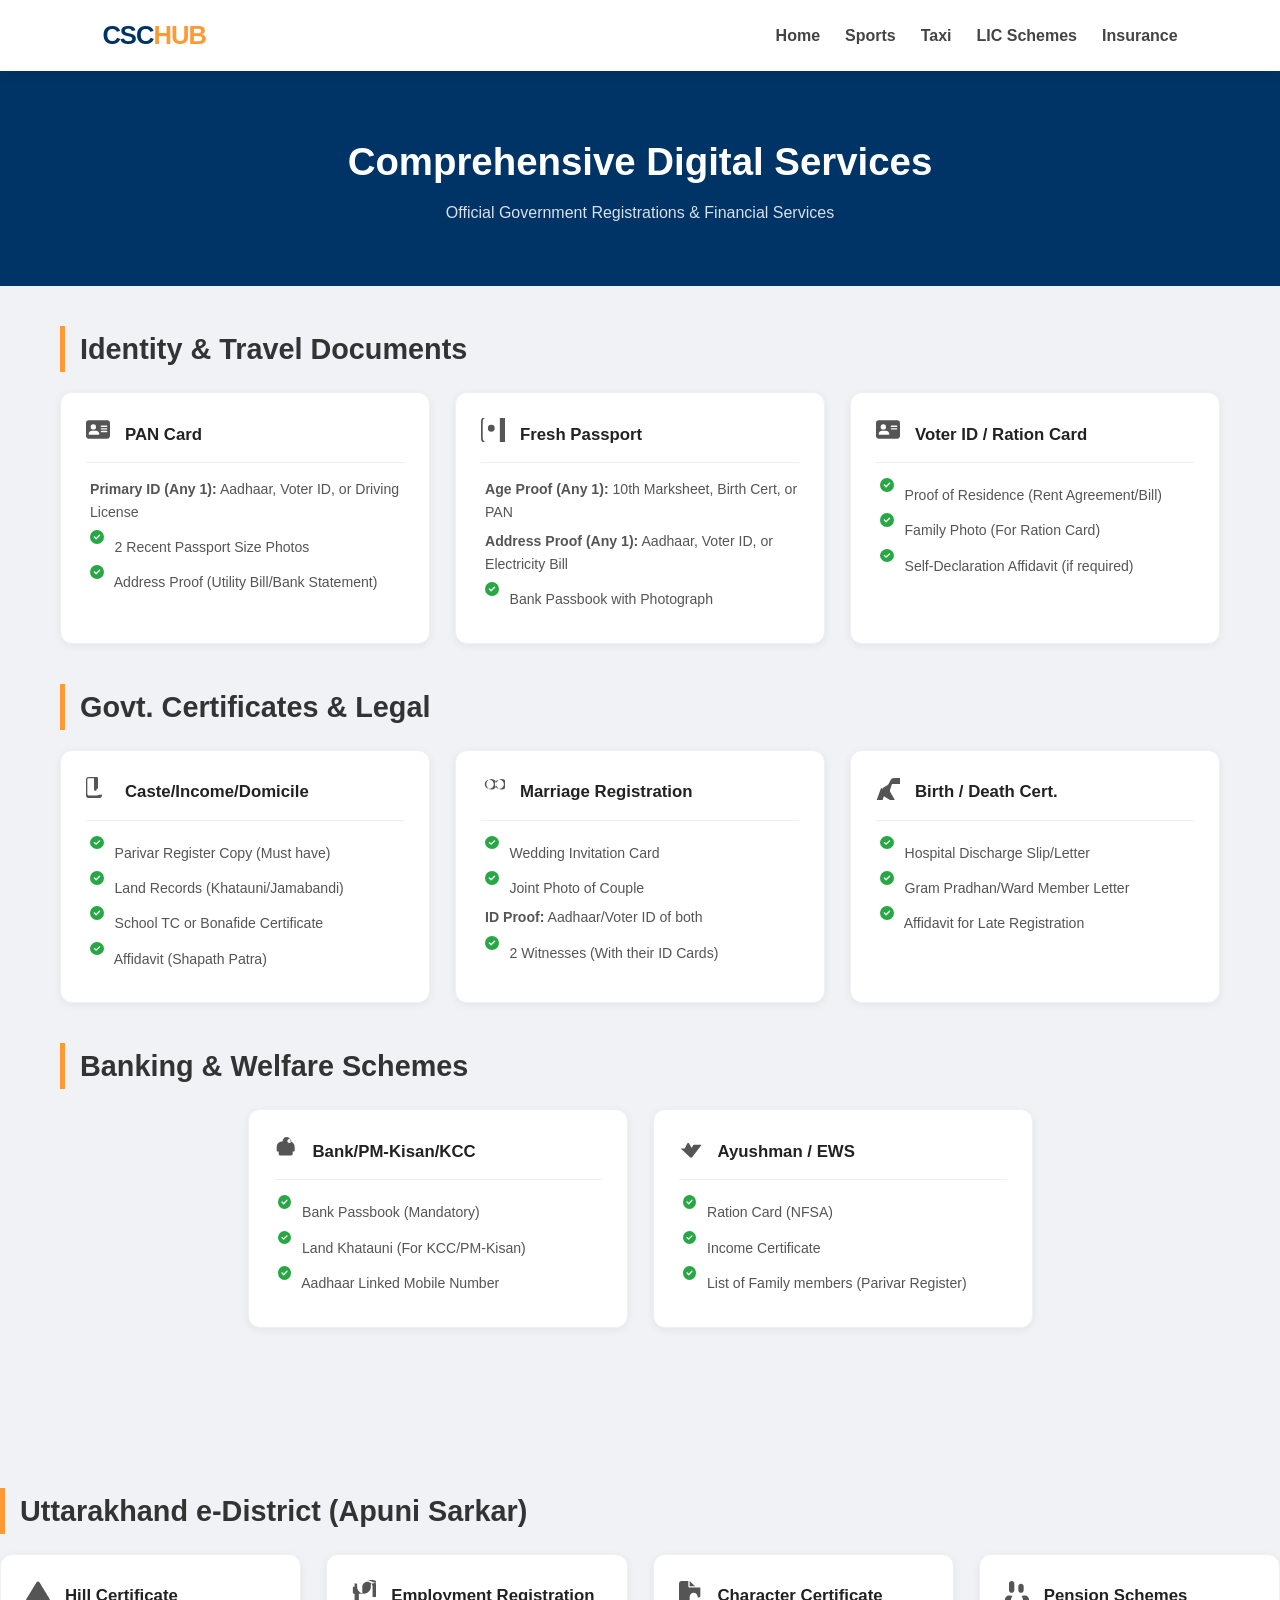
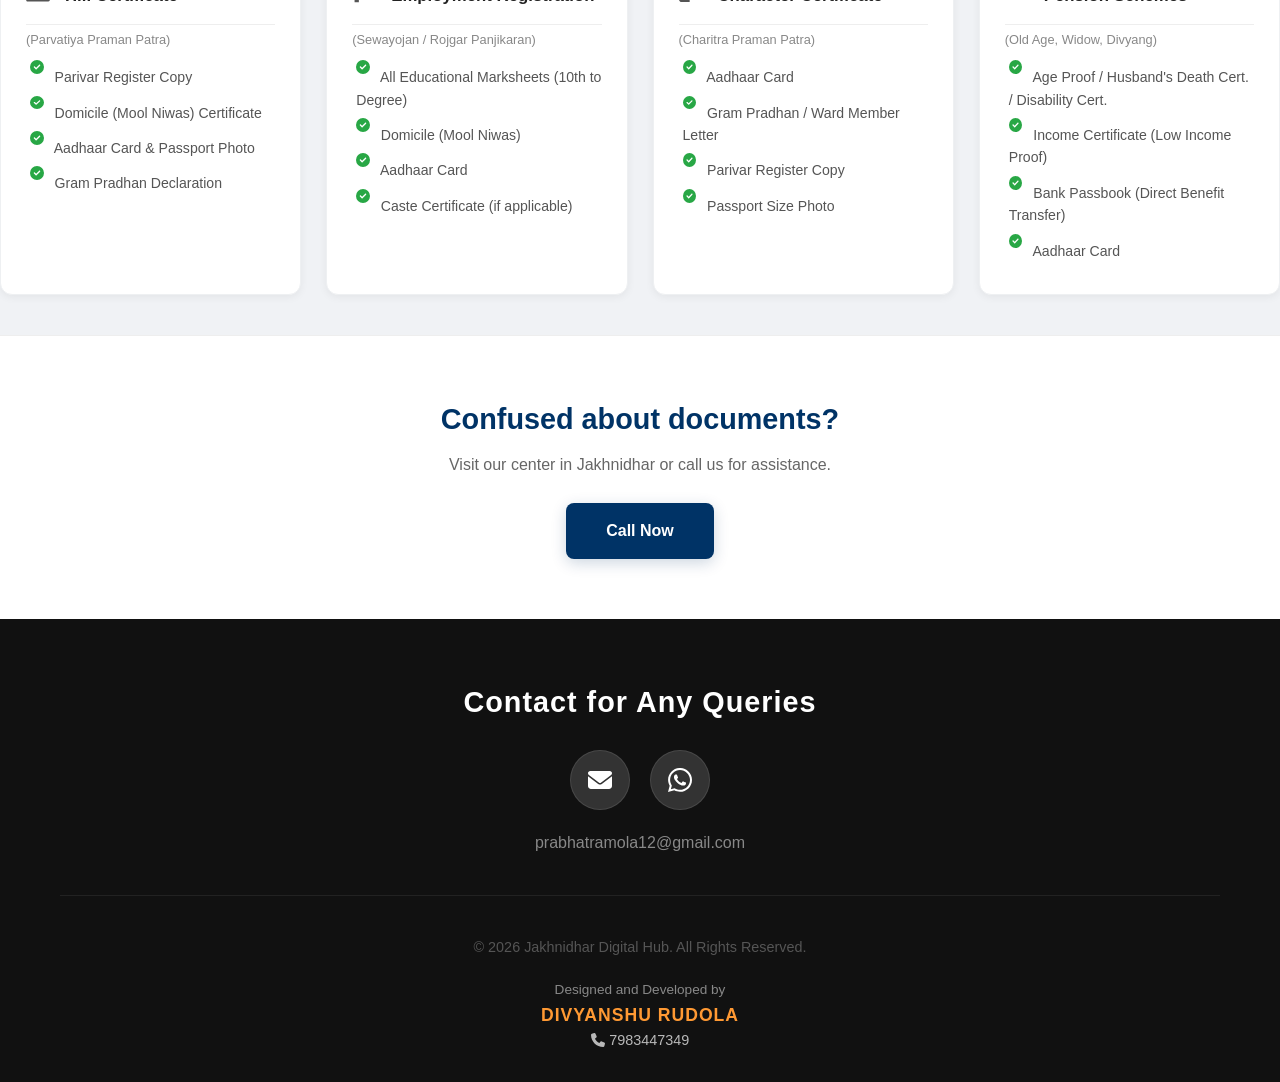
==== commit 1bbf4c01: "Update all-services.html" ====
--- a/all-services.html
+++ b/all-services.html
@@ -1,201 +1,239 @@
-<!DOCTYPE html>
-<html lang="en">
-<head>
-    <meta charset="UTF-8">
-    <meta name="viewport" content="width=device-width, initial-scale=1.0">
-    <title>All Services | CSC Digital Hub</title>
-    <link rel="stylesheet" href="style.css">
-    <link rel="stylesheet" href="icons.css">
-<script src="main.js" defer></script>
-</head>
-<body class="bg-light">
-
-    <header>
-        <nav class="navbar">
-            <div class="logo" onclick="window.location.href='index.html'">
-                <span class="logo-csc">CSC</span><span class="logo-hub">HUB</span>
-            </div>
-            <ul class="nav-links">
-                <li><a href="index.html">Home</a></li>
-                <li><a href="sports.html">Sports</a></li>
-                <li><a href="taxi.html">Taxi</a></li>
-                <li><a href="lic.html">LIC Schemes</a></li>
-            </ul>
-        </nav>
-    </header>
-
-    <section class="page-header">
-        <h1>Comprehensive Digital Services</h1>
-        <p>Official Government Registrations & Financial Services</p>
-    </section>
-
-   <div class="container-full">
-    <h2 class="section-title-sports">Identity & Travel Documents</h2>
-    <div class="details-grid">
-        
-        <div class="d-card checklist-card">
-            <div class="card-header"><i class="fas fa-address-card"></i><h3>PAN Card</h3></div>
-            <ul class="check-list">
-                <li><strong>Primary ID (Any 1):</strong> Aadhaar, Voter ID, or Driving License</li>
-                <li><i class="fas fa-check-circle"></i> 2 Recent Passport Size Photos</li>
-                <li><i class="fas fa-check-circle"></i> Address Proof (Utility Bill/Bank Statement)</li>
-            </ul>
-        </div>
-
-        <div class="d-card checklist-card">
-            <div class="card-header"><i class="fas fa-passport"></i><h3>Fresh Passport</h3></div>
-            <ul class="check-list">
-                <li><strong>Age Proof (Any 1):</strong> 10th Marksheet, Birth Cert, or PAN</li>
-                <li><strong>Address Proof (Any 1):</strong> Aadhaar, Voter ID, or Electricity Bill</li>
-                <li><i class="fas fa-check-circle"></i> Bank Passbook with Photograph</li>
-            </ul>
-        </div>
-
-        <div class="d-card checklist-card">
-            <div class="card-header"><i class="fas fa-id-card"></i><h3>Voter ID / Ration Card</h3></div>
-            <ul class="check-list">
-                <li><i class="fas fa-check-circle"></i> Proof of Residence (Rent Agreement/Bill)</li>
-                <li><i class="fas fa-check-circle"></i> Family Photo (For Ration Card)</li>
-                <li><i class="fas fa-check-circle"></i> Self-Declaration Affidavit (if required)</li>
-            </ul>
-        </div>
-    </div>
-
-    <h2 class="section-title-sports">Govt. Certificates & Legal</h2>
-    <div class="details-grid">
-        
-        <div class="d-card checklist-card">
-            <div class="card-header"><i class="fas fa-file-signature"></i><h3>Caste/Income/Domicile</h3></div>
-            <ul class="check-list">
-                <li><i class="fas fa-check-circle"></i> Parivar Register Copy (Must have)</li>
-                <li><i class="fas fa-check-circle"></i> Land Records (Khatauni/Jamabandi)</li>
-                <li><i class="fas fa-check-circle"></i> School TC or Bonafide Certificate</li>
-                <li><i class="fas fa-check-circle"></i> Affidavit (Shapath Patra)</li>
-            </ul>
-        </div>
-
-        <div class="d-card checklist-card">
-            <div class="card-header"><i class="fas fa-rings-wedding"></i><h3>Marriage Registration</h3></div>
-            <ul class="check-list">
-                <li><i class="fas fa-check-circle"></i> Wedding Invitation Card</li>
-                <li><i class="fas fa-check-circle"></i> Joint Photo of Couple</li>
-                <li><strong>ID Proof:</strong> Aadhaar/Voter ID of both</li>
-                <li><i class="fas fa-check-circle"></i> 2 Witnesses (With their ID Cards)</li>
-            </ul>
-        </div>
-
-        <div class="d-card checklist-card">
-            <div class="card-header"><i class="fas fa-baby"></i><h3>Birth / Death Cert.</h3></div>
-            <ul class="check-list">
-                <li><i class="fas fa-check-circle"></i> Hospital Discharge Slip/Letter</li>
-                <li><i class="fas fa-check-circle"></i> Gram Pradhan/Ward Member Letter</li>
-                <li><i class="fas fa-check-circle"></i> Affidavit for Late Registration</li>
-            </ul>
-        </div>
-    </div>
-
-    <h2 class="section-title-sports">Banking & Welfare Schemes</h2>
-    <div class="details-grid">
-        
-        <div class="d-card checklist-card">
-            <div class="card-header"><i class="fas fa-piggy-bank"></i><h3>Bank/PM-Kisan/KCC</h3></div>
-            <ul class="check-list">
-                <li><i class="fas fa-check-circle"></i> Bank Passbook (Mandatory)</li>
-                <li><i class="fas fa-check-circle"></i> Land Khatauni (For KCC/PM-Kisan)</li>
-                <li><i class="fas fa-check-circle"></i> Aadhaar Linked Mobile Number</li>
-            </ul>
-        </div>
-
-        <div class="d-card checklist-card">
-            <div class="card-header"><i class="fas fa-heart-pulse"></i><h3>Ayushman / EWS</h3></div>
-            <ul class="check-list">
-                <li><i class="fas fa-check-circle"></i> Ration Card (NFSA)</li>
-                <li><i class="fas fa-check-circle"></i> Income Certificate</li>
-                <li><i class="fas fa-check-circle"></i> List of Family members (Parivar Register)</li>
-            </ul>
-        </div>
-    </div>
-</div><h2 class="section-title-sports">Uttarakhand e-District (Apuni Sarkar)</h2>
-    <div class="details-grid">
-        
-        <div class="d-card checklist-card">
-            <div class="card-header"><i class="fas fa-mountain"></i><h3>Hill Certificate</h3></div>
-            <p class="sub-text">(Parvatiya Praman Patra)</p>
-            <ul class="check-list">
-                <li><i class="fas fa-check-circle"></i> Parivar Register Copy</li>
-                <li><i class="fas fa-check-circle"></i> Domicile (Mool Niwas) Certificate</li>
-                <li><i class="fas fa-check-circle"></i> Aadhaar Card & Passport Photo</li>
-                <li><i class="fas fa-check-circle"></i> Gram Pradhan Declaration</li>
-            </ul>
-        </div>
-
-        <div class="d-card checklist-card">
-            <div class="card-header"><i class="fas fa-user-graduate"></i><h3>Employment Registration</h3></div>
-            <p class="sub-text">(Sewayojan / Rojgar Panjikaran)</p>
-            <ul class="check-list">
-                <li><i class="fas fa-check-circle"></i> All Educational Marksheets (10th to Degree)</li>
-                <li><i class="fas fa-check-circle"></i> Domicile (Mool Niwas)</li>
-                <li><i class="fas fa-check-circle"></i> Aadhaar Card</li>
-                <li><i class="fas fa-check-circle"></i> Caste Certificate (if applicable)</li>
-            </ul>
-        </div>
-
-        <div class="d-card checklist-card">
-            <div class="card-header"><i class="fas fa-file-shield"></i><h3>Character Certificate</h3></div>
-            <p class="sub-text">(Charitra Praman Patra)</p>
-            <ul class="check-list">
-                <li><i class="fas fa-check-circle"></i> Aadhaar Card</li>
-                <li><i class="fas fa-check-circle"></i> Gram Pradhan / Ward Member Letter</li>
-                <li><i class="fas fa-check-circle"></i> Parivar Register Copy</li>
-                <li><i class="fas fa-check-circle"></i> Passport Size Photo</li>
-            </ul>
-        </div>
-
-        <div class="d-card checklist-card">
-            <div class="card-header"><i class="fas fa-hands-holding"></i><h3>Pension Schemes</h3></div>
-            <p class="sub-text">(Old Age, Widow, Divyang)</p>
-            <ul class="check-list">
-                <li><i class="fas fa-check-circle"></i> Age Proof / Husband's Death Cert. / Disability Cert.</li>
-                <li><i class="fas fa-check-circle"></i> Income Certificate (Low Income Proof)</li>
-                <li><i class="fas fa-check-circle"></i> Bank Passbook (Direct Benefit Transfer)</li>
-                <li><i class="fas fa-check-circle"></i> Aadhaar Card</li>
-            </ul>
-        </div>
-    </div>
-
-    <div class="contact-cta">
-    <h3>Confused about documents?</h3>
-    <p>Visit our center in Jakhnidhar or call us for assistance.</p>
-    <div class="cta-button-wrapper">
-        <a href="tel:+919034143872" class="btn-primary-call">Call Now</a>
-    </div>
-</div>
-        <footer class="main-footer">
-    <div class="footer-container">
-        <div class="footer-section">
-            <h3>Contact for Any Queries</h3>
-            <div class="footer-icons">
-                <a href="mailto:prabhatramola12@gmail.com" class="footer-icon-link" title="Email Us">
-                    <i class="fas fa-envelope"></i>
-                </a>
-                <a href="https://wa.me/919034143872" class="footer-icon-link whatsapp-bg" title="WhatsApp Us">
-                    <i class="fab fa-whatsapp"></i>
-                </a>
-            </div>
-            <p class="business-email">prabhatramola12@gmail.com</p>
-        </div>
-        <hr class="footer-divider">
-        <div class="footer-bottom">
-            <p>&copy; 2026 Jakhnidhar Digital Hub. All Rights Reserved.</p>
-            <div class="developer-credit">
-                Designed and Developed by <br>
-                <span class="dev-name">Divyanshu Rudola</span>
-                <div class="dev-contact">
-                    <a href="tel:+917983447349"><i class="fas fa-phone-volume"></i> 7983447349</a>
-                </div>
-            </div>
-        </div>
-    </div>
-</footer>
-</body>
+<!DOCTYPE html>
+<html lang="en" itemscope itemtype="https://schema.org/WebPage">
+<head>
+    <meta charset="UTF-8">
+    <meta name="viewport" content="width=device-width, initial-scale=1.0">
+    <!-- ═══ SEO META TAGS ═══ -->
+    <meta name="description" content="All Government Services at CSC Center Jakhnidhar – PAN Card, Passport, Voter ID, Caste Certificate, Income Certificate, Domicile, Marriage Registration, Birth Certificate, Ayushman Card, PM-Kisan, Hill Certificate, Pension Schemes in Uttarakhand.">
+    <meta name="keywords" content="PAN card Jakhnidhar, passport apply Tehri Garhwal, voter ID Uttarakhand, caste certificate Uttarakhand, income certificate Tehri Garhwal, domicile certificate Uttarakhand, marriage registration Uttarakhand, birth certificate Jakhnidhar, Ayushman card Uttarakhand, PM Kisan registration, hill certificate Uttarakhand, parvatiya praman patra, employment registration Uttarakhand, sewayojan Uttarakhand, pension scheme Uttarakhand, character certificate Uttarakhand, e-district Uttarakhand, Apuni Sarkar portal, CSC services Tehri Garhwal, government certificate Jakhnidhar">
+    <meta name="robots" content="index, follow">
+    <meta name="geo.region" content="IN-UT">
+    <link rel="canonical" href="https://ramolacyberconnect.in/all-services.html">
+    <meta property="og:title" content="All Government Services – CSC Digital Hub Jakhnidhar">
+    <meta property="og:description" content="Get PAN Card, Passport, Caste/Income/Domicile Certificate, Marriage & Birth Registration, Ayushman Card, PM-Kisan, Hill Certificate and more at Jakhnidhar CSC Center.">
+    <meta property="og:type" content="website">
+
+    <script type="application/ld+json">
+    {
+      "@context": "https://schema.org",
+      "@type": "GovernmentService",
+      "name": "Government Document Services – CSC Jakhnidhar",
+      "provider": {
+        "@type": "LocalBusiness",
+        "name": "CSC Digital Hub Jakhnidhar",
+        "telephone": "+919034143872",
+        "address": {
+          "@type": "PostalAddress",
+          "addressLocality": "Jakhnidhar",
+          "addressRegion": "Uttarakhand",
+          "addressCountry": "IN"
+        }
+      },
+      "areaServed": "Tehri Garhwal, Uttarakhand",
+      "serviceType": "Document Services",
+      "availableChannel": {
+        "@type": "ServiceChannel",
+        "serviceLocation": {
+          "@type": "Place",
+          "name": "CSC Digital Hub Jakhnidhar"
+        }
+      }
+    }
+    </script>
+    <title>All Services | CSC Digital Hub</title>
+    <link rel="stylesheet" href="style.css">
+    <link rel="stylesheet" href="icons.css">
+<script src="main.js" defer></script>
+</head>
+<body class="bg-light">
+
+    <header>
+        <nav class="navbar">
+            <div class="logo" onclick="window.location.href='index.html'">
+                <span class="logo-csc">CSC</span><span class="logo-hub">HUB</span>
+            </div>
+            <ul class="nav-links">
+                <li><a href="index.html">Home</a></li>
+                <li><a href="sports.html">Sports</a></li>
+                <li><a href="taxi.html">Taxi</a></li>
+                <li><a href="lic.html">LIC Schemes</a></li>
+                <li><a href="insurance.html">Insurance</a></li>
+            </ul>
+        </nav>
+    </header>
+
+    <section class="page-header">
+        <h1>Comprehensive Digital Services</h1>
+        <p>Official Government Registrations & Financial Services</p>
+    </section>
+
+   <div class="container-full">
+    <h2 class="section-title-sports">Identity & Travel Documents</h2>
+    <div class="details-grid">
+        
+        <div class="d-card checklist-card">
+            <div class="card-header"><i class="fas fa-address-card"></i><h3>PAN Card</h3></div>
+            <ul class="check-list">
+                <li><strong>Primary ID (Any 1):</strong> Aadhaar, Voter ID, or Driving License</li>
+                <li><i class="fas fa-check-circle"></i> 2 Recent Passport Size Photos</li>
+                <li><i class="fas fa-check-circle"></i> Address Proof (Utility Bill/Bank Statement)</li>
+            </ul>
+        </div>
+
+        <div class="d-card checklist-card">
+            <div class="card-header"><i class="fas fa-passport"></i><h3>Fresh Passport</h3></div>
+            <ul class="check-list">
+                <li><strong>Age Proof (Any 1):</strong> 10th Marksheet, Birth Cert, or PAN</li>
+                <li><strong>Address Proof (Any 1):</strong> Aadhaar, Voter ID, or Electricity Bill</li>
+                <li><i class="fas fa-check-circle"></i> Bank Passbook with Photograph</li>
+            </ul>
+        </div>
+
+        <div class="d-card checklist-card">
+            <div class="card-header"><i class="fas fa-id-card"></i><h3>Voter ID / Ration Card</h3></div>
+            <ul class="check-list">
+                <li><i class="fas fa-check-circle"></i> Proof of Residence (Rent Agreement/Bill)</li>
+                <li><i class="fas fa-check-circle"></i> Family Photo (For Ration Card)</li>
+                <li><i class="fas fa-check-circle"></i> Self-Declaration Affidavit (if required)</li>
+            </ul>
+        </div>
+    </div>
+
+    <h2 class="section-title-sports">Govt. Certificates & Legal</h2>
+    <div class="details-grid">
+        
+        <div class="d-card checklist-card">
+            <div class="card-header"><i class="fas fa-file-signature"></i><h3>Caste/Income/Domicile</h3></div>
+            <ul class="check-list">
+                <li><i class="fas fa-check-circle"></i> Parivar Register Copy (Must have)</li>
+                <li><i class="fas fa-check-circle"></i> Land Records (Khatauni/Jamabandi)</li>
+                <li><i class="fas fa-check-circle"></i> School TC or Bonafide Certificate</li>
+                <li><i class="fas fa-check-circle"></i> Affidavit (Shapath Patra)</li>
+            </ul>
+        </div>
+
+        <div class="d-card checklist-card">
+            <div class="card-header"><i class="fas fa-rings-wedding"></i><h3>Marriage Registration</h3></div>
+            <ul class="check-list">
+                <li><i class="fas fa-check-circle"></i> Wedding Invitation Card</li>
+                <li><i class="fas fa-check-circle"></i> Joint Photo of Couple</li>
+                <li><strong>ID Proof:</strong> Aadhaar/Voter ID of both</li>
+                <li><i class="fas fa-check-circle"></i> 2 Witnesses (With their ID Cards)</li>
+            </ul>
+        </div>
+
+        <div class="d-card checklist-card">
+            <div class="card-header"><i class="fas fa-baby"></i><h3>Birth / Death Cert.</h3></div>
+            <ul class="check-list">
+                <li><i class="fas fa-check-circle"></i> Hospital Discharge Slip/Letter</li>
+                <li><i class="fas fa-check-circle"></i> Gram Pradhan/Ward Member Letter</li>
+                <li><i class="fas fa-check-circle"></i> Affidavit for Late Registration</li>
+            </ul>
+        </div>
+    </div>
+
+    <h2 class="section-title-sports">Banking & Welfare Schemes</h2>
+    <div class="details-grid">
+        
+        <div class="d-card checklist-card">
+            <div class="card-header"><i class="fas fa-piggy-bank"></i><h3>Bank/PM-Kisan/KCC</h3></div>
+            <ul class="check-list">
+                <li><i class="fas fa-check-circle"></i> Bank Passbook (Mandatory)</li>
+                <li><i class="fas fa-check-circle"></i> Land Khatauni (For KCC/PM-Kisan)</li>
+                <li><i class="fas fa-check-circle"></i> Aadhaar Linked Mobile Number</li>
+            </ul>
+        </div>
+
+        <div class="d-card checklist-card">
+            <div class="card-header"><i class="fas fa-heart-pulse"></i><h3>Ayushman / EWS</h3></div>
+            <ul class="check-list">
+                <li><i class="fas fa-check-circle"></i> Ration Card (NFSA)</li>
+                <li><i class="fas fa-check-circle"></i> Income Certificate</li>
+                <li><i class="fas fa-check-circle"></i> List of Family members (Parivar Register)</li>
+            </ul>
+        </div>
+    </div>
+</div><h2 class="section-title-sports">Uttarakhand e-District (Apuni Sarkar)</h2>
+    <div class="details-grid">
+        
+        <div class="d-card checklist-card">
+            <div class="card-header"><i class="fas fa-mountain"></i><h3>Hill Certificate</h3></div>
+            <p class="sub-text">(Parvatiya Praman Patra)</p>
+            <ul class="check-list">
+                <li><i class="fas fa-check-circle"></i> Parivar Register Copy</li>
+                <li><i class="fas fa-check-circle"></i> Domicile (Mool Niwas) Certificate</li>
+                <li><i class="fas fa-check-circle"></i> Aadhaar Card & Passport Photo</li>
+                <li><i class="fas fa-check-circle"></i> Gram Pradhan Declaration</li>
+            </ul>
+        </div>
+
+        <div class="d-card checklist-card">
+            <div class="card-header"><i class="fas fa-user-graduate"></i><h3>Employment Registration</h3></div>
+            <p class="sub-text">(Sewayojan / Rojgar Panjikaran)</p>
+            <ul class="check-list">
+                <li><i class="fas fa-check-circle"></i> All Educational Marksheets (10th to Degree)</li>
+                <li><i class="fas fa-check-circle"></i> Domicile (Mool Niwas)</li>
+                <li><i class="fas fa-check-circle"></i> Aadhaar Card</li>
+                <li><i class="fas fa-check-circle"></i> Caste Certificate (if applicable)</li>
+            </ul>
+        </div>
+
+        <div class="d-card checklist-card">
+            <div class="card-header"><i class="fas fa-file-shield"></i><h3>Character Certificate</h3></div>
+            <p class="sub-text">(Charitra Praman Patra)</p>
+            <ul class="check-list">
+                <li><i class="fas fa-check-circle"></i> Aadhaar Card</li>
+                <li><i class="fas fa-check-circle"></i> Gram Pradhan / Ward Member Letter</li>
+                <li><i class="fas fa-check-circle"></i> Parivar Register Copy</li>
+                <li><i class="fas fa-check-circle"></i> Passport Size Photo</li>
+            </ul>
+        </div>
+
+        <div class="d-card checklist-card">
+            <div class="card-header"><i class="fas fa-hands-holding"></i><h3>Pension Schemes</h3></div>
+            <p class="sub-text">(Old Age, Widow, Divyang)</p>
+            <ul class="check-list">
+                <li><i class="fas fa-check-circle"></i> Age Proof / Husband's Death Cert. / Disability Cert.</li>
+                <li><i class="fas fa-check-circle"></i> Income Certificate (Low Income Proof)</li>
+                <li><i class="fas fa-check-circle"></i> Bank Passbook (Direct Benefit Transfer)</li>
+                <li><i class="fas fa-check-circle"></i> Aadhaar Card</li>
+            </ul>
+        </div>
+    </div>
+
+    <div class="contact-cta">
+    <h3>Confused about documents?</h3>
+    <p>Visit our center in Jakhnidhar or call us for assistance.</p>
+    <div class="cta-button-wrapper">
+        <a href="tel:+919034143872" class="btn-primary-call">Call Now</a>
+    </div>
+</div>
+        <footer class="main-footer">
+    <div class="footer-container">
+        <div class="footer-section">
+            <h3>Contact for Any Queries</h3>
+            <div class="footer-icons">
+                <a href="mailto:prabhatramola12@gmail.com" class="footer-icon-link" title="Email Us">
+                    <i class="fas fa-envelope"></i>
+                </a>
+                <a href="https://wa.me/919034143872" class="footer-icon-link whatsapp-bg" title="WhatsApp Us">
+                    <i class="fab fa-whatsapp"></i>
+                </a>
+            </div>
+            <p class="business-email">prabhatramola12@gmail.com</p>
+        </div>
+        <hr class="footer-divider">
+        <div class="footer-bottom">
+            <p>&copy; 2026 Jakhnidhar Digital Hub. All Rights Reserved.</p>
+            <div class="developer-credit">
+                Designed and Developed by <br>
+                <span class="dev-name">Divyanshu Rudola</span>
+                <div class="dev-contact">
+                    <a href="tel:+917983447349"><i class="fas fa-phone-volume"></i> 7983447349</a>
+                </div>
+            </div>
+        </div>
+    </div>
+</footer>
+</body>
 </html>
--- a/icons.css
+++ b/icons.css
@@ -1,209 +1,222 @@
-/* ============================================================
-   icons.css  -  Offline SVG icons (no internet needed)
-   All icons embedded as inline SVG data URIs
-   ============================================================ */
-
-.fas, .fab, .far, .fa {
-    display: inline-block;
-    width: 1em;
-    height: 1em;
-    vertical-align: -0.125em;
-    background-repeat: no-repeat;
-    background-size: 100%;
-    background-position: center;
-}
-
-.fa-bars { background-image: url("data:image/svg+xml,<svg xmlns='http://www.w3.org/2000/svg' viewBox='0 0 448 512'><path fill='%23555555' d='M0 96c0-17.7 14.3-32 32-32h384c17.7 0 32 14.3 32 32s-14.3 32-32 32H32c-17.7 0-32-14.3-32-32zm0 160c0-17.7 14.3-32 32-32h384c17.7 0 32 14.3 32 32s-14.3 32-32 32H32c-17.7 0-32-14.3-32-32zm448 160c0 17.7-14.3 32-32 32H32c-17.7 0-32-14.3-32-32s14.3-32 32-32h384c17.7 0 32 14.3 32 32z'/></svg>"); }
-.fa-xmark { background-image: url("data:image/svg+xml,<svg xmlns='http://www.w3.org/2000/svg' viewBox='0 0 384 512'><path fill='%23555555' d='M342.6 150.6c12.5-12.5 12.5-32.8 0-45.3s-32.8-12.5-45.3 0L192 210.7 86.6 105.4c-12.5-12.5-32.8-12.5-45.3 0s-12.5 32.8 0 45.3L146.7 256 41.4 361.4c-12.5 12.5-12.5 32.8 0 45.3s32.8 12.5 45.3 0L192 301.3l105.4 105.3c12.5 12.5 32.8 12.5 45.3 0s12.5-32.8 0-45.3L237.3 256l105.3-105.4z'/></svg>"); }
-.fa-chevron-down { background-image: url("data:image/svg+xml,<svg xmlns='http://www.w3.org/2000/svg' viewBox='0 0 512 512'><path fill='%23555555' d='M233.4 406.6c12.5 12.5 32.8 12.5 45.3 0l192-192c12.5-12.5 12.5-32.8 0-45.3s-32.8-12.5-45.3 0L256 338.7 86.6 169.4c-12.5-12.5-32.8-12.5-45.3 0s-12.5 32.8 0 45.3l192 192z'/></svg>"); }
-.fa-chevron-up { background-image: url("data:image/svg+xml,<svg xmlns='http://www.w3.org/2000/svg' viewBox='0 0 512 512'><path fill='%23555555' d='M233.4 105.4c12.5-12.5 32.8-12.5 45.3 0l192 192c12.5 12.5 12.5 32.8 0 45.3s-32.8 12.5-45.3 0L256 173.3 86.6 342.6c-12.5 12.5-32.8 12.5-45.3 0s-12.5-32.8 0-45.3l192-192z'/></svg>"); }
-.fa-chevron-right { background-image: url("data:image/svg+xml,<svg xmlns='http://www.w3.org/2000/svg' viewBox='0 0 320 512'><path fill='%23555555' d='M310.6 233.4c12.5 12.5 12.5 32.8 0 45.3l-192 192c-12.5 12.5-32.8 12.5-45.3 0s-12.5-32.8 0-45.3L242.7 256 73.4 86.6c-12.5-12.5-12.5-32.8 0-45.3s32.8-12.5 45.3 0l192 192z'/></svg>"); }
-.fa-envelope { background-image: url("data:image/svg+xml,<svg xmlns='http://www.w3.org/2000/svg' viewBox='0 0 512 512'><path fill='%23555555' d='M48 64C21.5 64 0 85.5 0 112c0 15.1 7.1 29.3 19.2 38.4l217.6 163.2c11.4 8.5 27 8.5 38.4 0L492.8 150.4c12.1-9.1 19.2-23.3 19.2-38.4c0-26.5-21.5-48-48-48H48zM0 176V384c0 35.3 28.7 64 64 64H448c35.3 0 64-28.7 64-64V176L294.4 339.2a63.9 63.9 0 0 1-76.8 0L0 176z'/></svg>"); }
-.fa-phone { background-image: url("data:image/svg+xml,<svg xmlns='http://www.w3.org/2000/svg' viewBox='0 0 512 512'><path fill='%23555555' d='M164.9 24.6c-7.7-18.6-28-28.5-47.4-23.2l-88 24C11.7 30.7 0 46 0 64C0 311.4 200.6 512 448 512c18 0 33.3-11.7 38.6-29.5l24-88c5.3-19.4-4.6-39.7-23.2-47.4l-96-40c-16.3-6.8-35.2-2.1-46.3 11.6L304.7 368C234.3 334.7 177.3 277.7 144 207.3L193.3 167c13.7-11.2 18.4-30 11.6-46.3l-40-96z'/></svg>"); }
-.fa-phone-alt { background-image: url("data:image/svg+xml,<svg xmlns='http://www.w3.org/2000/svg' viewBox='0 0 512 512'><path fill='%23555555' d='M164.9 24.6c-7.7-18.6-28-28.5-47.4-23.2l-88 24C11.7 30.7 0 46 0 64C0 311.4 200.6 512 448 512c18 0 33.3-11.7 38.6-29.5l24-88c5.3-19.4-4.6-39.7-23.2-47.4l-96-40c-16.3-6.8-35.2-2.1-46.3 11.6L304.7 368C234.3 334.7 177.3 277.7 144 207.3L193.3 167c13.7-11.2 18.4-30 11.6-46.3l-40-96z'/></svg>"); }
-.fa-phone-volume { background-image: url("data:image/svg+xml,<svg xmlns='http://www.w3.org/2000/svg' viewBox='0 0 512 512'><path fill='%23555555' d='M164.9 24.6c-7.7-18.6-28-28.5-47.4-23.2l-88 24C11.7 30.7 0 46 0 64C0 311.4 200.6 512 448 512c18 0 33.3-11.7 38.6-29.5l24-88c5.3-19.4-4.6-39.7-23.2-47.4l-96-40c-16.3-6.8-35.2-2.1-46.3 11.6L304.7 368C234.3 334.7 177.3 277.7 144 207.3L193.3 167c13.7-11.2 18.4-30 11.6-46.3l-40-96z'/></svg>"); }
-.fa-whatsapp { background-image: url("data:image/svg+xml,<svg xmlns='http://www.w3.org/2000/svg' viewBox='0 0 448 512'><path fill='%23555555' d='M380.9 97.1C339 55.1 283.2 32 223.9 32c-122.4 0-222 99.6-222 222 0 39.1 10.2 77.3 29.6 111L0 480l117.7-30.9c32.4 17.7 68.9 27 106.1 27h.1c122.3 0 224.1-99.6 224.1-222 0-59.3-25.2-115-67.1-157zm-157 341.6c-33.2 0-65.7-8.9-94-25.7l-6.7-4-69.8 18.3L72 359.2l-4.4-7c-18.5-29.4-28.2-63.3-28.2-98.2 0-101.7 82.8-184.5 184.6-184.5 49.3 0 95.6 19.2 130.4 54.1 34.8 34.9 56.2 81.2 56.1 130.5 0 101.8-84.9 184.6-186.6 184.6zm101.2-138.2c-5.5-2.8-32.8-16.2-37.9-18-5.1-1.9-8.8-2.8-12.5 2.8-3.7 5.6-14.3 18-17.6 21.8-3.2 3.7-6.5 4.2-12 1.4-32.6-16.3-54-29.1-75.5-66-5.7-9.8 5.7-9.1 16.3-30.3 1.8-3.7.9-6.9-.5-9.7-1.4-2.8-12.5-30.1-17.1-41.2-4.5-10.8-9.1-9.3-12.5-9.5-3.2-.2-6.9-.2-10.6-.2-3.7 0-9.7 1.4-14.8 6.9-5.1 5.6-19.4 19-19.4 46.3 0 27.3 19.9 53.7 22.6 57.4 2.8 3.7 39.1 59.7 94.8 83.8 35.2 15.2 49 16.5 66.6 13.9 10.7-1.6 32.8-13.4 37.4-26.4 4.6-13 4.6-24.1 3.2-26.4-1.3-2.5-5-3.9-10.5-6.6z'/></svg>"); }
-.fa-location-dot { background-image: url("data:image/svg+xml,<svg xmlns='http://www.w3.org/2000/svg' viewBox='0 0 384 512'><path fill='%23555555' d='M215.7 499.2C267 435 384 279.4 384 192C384 86 298 0 192 0S0 86 0 192c0 87.4 117 243 168.3 307.2c12.3 15.3 35.1 15.3 47.4 0zM192 128a64 64 0 1 1 0 128 64 64 0 1 1 0-128z'/></svg>"); }
-.fa-check-circle { background-image: url("data:image/svg+xml,<svg xmlns='http://www.w3.org/2000/svg' viewBox='0 0 512 512'><path fill='%23555555' d='M256 512A256 256 0 1 0 256 0a256 256 0 1 0 0 512zM369 209L241 337c-9.4 9.4-24.6 9.4-33.9 0l-64-64c-9.4-9.4-9.4-24.6 0-33.9s24.6-9.4 33.9 0l47 47L335 175c9.4-9.4 24.6-9.4 33.9 0s9.4 24.6 0 33.9z'/></svg>"); }
-.fa-check { background-image: url("data:image/svg+xml,<svg xmlns='http://www.w3.org/2000/svg' viewBox='0 0 448 512'><path fill='%23555555' d='M438.6 105.4c12.5 12.5 12.5 32.8 0 45.3l-256 256c-12.5 12.5-32.8 12.5-45.3 0l-128-128c-12.5-12.5-12.5-32.8 0-45.3s32.8-12.5 45.3 0L160 338.7 393.4 105.4c12.5-12.5 32.8-12.5 45.3 0z'/></svg>"); }
-.fa-address-card { background-image: url("data:image/svg+xml,<svg xmlns='http://www.w3.org/2000/svg' viewBox='0 0 576 512'><path fill='%23555555' d='M64 32C28.7 32 0 60.7 0 96V416c0 35.3 28.7 64 64 64H512c35.3 0 64-28.7 64-64V96c0-35.3-28.7-64-64-64H64zm80 256h96c44.2 0 80 35.8 80 80c0 8.8-7.2 16-16 16H80c-8.8 0-16-7.2-16-16c0-44.2 35.8-80 80-80zm-32-96a64 64 0 1 1 128 0 64 64 0 1 1 -128 0zm256-32H496c8.8 0 16 7.2 16 16s-7.2 16-16 16H368c-8.8 0-16-7.2-16-16s7.2-16 16-16zm0 64H496c8.8 0 16 7.2 16 16s-7.2 16-16 16H368c-8.8 0-16-7.2-16-16s7.2-16 16-16zm0 64H496c8.8 0 16 7.2 16 16s-7.2 16-16 16H368c-8.8 0-16-7.2-16-16s7.2-16 16-16z'/></svg>"); }
-.fa-indian-rupee-sign { background-image: url("data:image/svg+xml,<svg xmlns='http://www.w3.org/2000/svg' viewBox='0 0 320 512'><path fill='%23555555' d='M0 64C0 46.3 14.3 32 32 32H288c17.7 0 32 14.3 32 32s-14.3 32-32 32H214.5c5 12.3 7.5 25.6 7.5 39.1C222 217 166.7 266.8 97.7 271.8L224.4 400.4c12.5 12.5 12.5 32.8 0 45.3s-32.8 12.5-45.3 0l-160-160C7.4 273.9 1.2 261.5 0 248.3V224c0-17.7 14.3-32 32-32h32C115.3 192 160 147.3 160 96c0-10.1-1.6-19.8-4.6-28.9C153.7 64.4 150.9 64 148.1 64H32C14.3 64 0 49.7 0 32z'/></svg>"); }
-.fa-file-invoice { background-image: url("data:image/svg+xml,<svg xmlns='http://www.w3.org/2000/svg' viewBox='0 0 384 512'><path fill='%23555555' d='M64 0C28.7 0 0 28.7 0 64V448c0 35.3 28.7 64 64 64H320c35.3 0 64-28.7 64-64V160H256c-17.7 0-32-14.3-32-32V0H64zM256 0V128H384L256 0zM80 64h64c8.8 0 16 7.2 16 16s-7.2 16-16 16H80c-8.8 0-16-7.2-16-16s7.2-16 16-16zm0 64h64c8.8 0 16 7.2 16 16s-7.2 16-16 16H80c-8.8 0-16-7.2-16-16s7.2-16 16-16z'/></svg>"); }
-.fa-graduation-cap { background-image: url("data:image/svg+xml,<svg xmlns='http://www.w3.org/2000/svg' viewBox='0 0 640 512'><path fill='%23555555' d='M320 32c-8.1 0-16.1 1.4-23.7 4.1L15.8 137.4C6.3 140.9 0 149.9 0 160s6.3 19.1 15.8 22.6l280.6 101.3c7.5 2.7 15.7 2.7 23.2 0L384 222.7V320c0 17.7 14.3 32 32 32s32-14.3 32-32V193.2l41.4-14.9c9.5-3.4 15.8-12.5 15.8-22.6s-6.3-19.1-15.8-22.6L343.7 36.1C336.1 33.4 328.1 32 320 32zm-80 256.8v96.3c0 25.7 19.9 47.4 45.4 49.8L320 437l34.6-2.1c25.5-2.4 45.4-24.1 45.4-49.8V288.8L340.7 310.4c-6.5 2.3-13.2 3.4-20 3.4s-13.5-1.1-20-3.4L240 288.8z'/></svg>"); }
-.fa-shield-halved { background-image: url("data:image/svg+xml,<svg xmlns='http://www.w3.org/2000/svg' viewBox='0 0 512 512'><path fill='%23555555' d='M256 0c4.6 0 9.2 1 13.4 2.9L457.7 82.8c22 9.3 38.4 31 38.3 57.2c-.5 99.2-41.3 280.7-213.6 363.2c-16.7 8-36.1 8-52.8 0C57.3 420.7 16.5 239.2 16 140c-.1-26.2 16.3-47.9 38.3-57.2L242.7 2.9C246.8 1 251.4 0 256 0zm0 66.8V444.8C394 378 431.1 230.1 432 141.4L256 66.8z'/></svg>"); }
-.fa-passport { background-image: url("data:image/svg+xml,<svg xmlns='http://www.w3.org/2000/svg' viewBox='0 0 448 512'><path fill='%23555555' d='M0 96C0 43 43 0 96 0H384h32c17.7 0 32 14.3 32 32V480c0 17.7-14.3 32-32 32H96c-53 0-96-43-96-96V96zM96 32c-35.3 0-64 28.7-64 64V416c0 35.3 28.7 64 64 64H352V32H96zm160 192A64 64 0 1 0 128 224a64 64 0 1 0 128 0z'/></svg>"); }
-.fa-id-card { background-image: url("data:image/svg+xml,<svg xmlns='http://www.w3.org/2000/svg' viewBox='0 0 576 512'><path fill='%23555555' d='M64 32C28.7 32 0 60.7 0 96V416c0 35.3 28.7 64 64 64H512c35.3 0 64-28.7 64-64V96c0-35.3-28.7-64-64-64H64zm80 256h96c44.2 0 80 35.8 80 80c0 8.8-7.2 16-16 16H80c-8.8 0-16-7.2-16-16c0-44.2 35.8-80 80-80zm-32-96a64 64 0 1 1 128 0 64 64 0 1 1 -128 0zm256-32H496c8.8 0 16 7.2 16 16s-7.2 16-16 16H368c-8.8 0-16-7.2-16-16s7.2-16 16-16zm0 64H496c8.8 0 16 7.2 16 16s-7.2 16-16 16H368c-8.8 0-16-7.2-16-16s7.2-16 16-16z'/></svg>"); }
-.fa-car { background-image: url("data:image/svg+xml,<svg xmlns='http://www.w3.org/2000/svg' viewBox='0 0 512 512'><path fill='%23555555' d='M135.2 117.4L109.1 192H402.9l-26.1-74.6C372.3 104.6 360.2 96 346.6 96H165.4c-13.6 0-25.7 8.6-30.2 21.4zM39.6 196.8L74.8 96.3C88.3 57.8 124.6 32 165.4 32H346.6c40.8 0 77.1 25.8 90.6 64.3l35.2 100.5c23.2 9.6 39.6 32.5 39.6 59.2V400v48c0 17.7-14.3 32-32 32H448c-17.7 0-32-14.3-32-32V400H96v48c0 17.7-14.3 32-32 32H32c-17.7 0-32-14.3-32-32V400 256c0-26.7 16.4-49.6 39.6-59.2zM128 288a32 32 0 1 0 -64 0 32 32 0 1 0 64 0zm288 32a32 32 0 1 0 0-64 32 32 0 1 0 0 64z'/></svg>"); }
-.fa-trophy { background-image: url("data:image/svg+xml,<svg xmlns='http://www.w3.org/2000/svg' viewBox='0 0 576 512'><path fill='%23555555' d='M400 0H176c-26.5 0-48.1 21.8-47.1 48.2c.2 5.3 .4 10.6 .7 15.8H24C10.7 64 0 74.7 0 88c0 92.6 33.5 157 78.5 200.7c44.3 43.1 98.3 64.8 138.1 75.8c23.4 6.5 41.4 23.7 44.6 47.4c4 29.9 15.2 53.7 36.8 65c6.2 3.3 12.7 5.1 19.4 5.1h1.3c6.7 0 13.2-1.8 19.4-5.1c21.6-11.3 32.8-35.1 36.8-65c3.1-23.7 21.1-40.9 44.6-47.4c39.9-11 93.9-32.7 138.2-75.8C542.5 245 576 180.6 576 88c0-13.3-10.7-24-24-24H446.4c.3-5.2 .5-10.5 .7-15.8C448.1 21.8 426.5 0 400 0z'/></svg>"); }
-.fa-bus { background-image: url("data:image/svg+xml,<svg xmlns='http://www.w3.org/2000/svg' viewBox='0 0 512 512'><path fill='%23555555' d='M256 0C114.6 0 0 35.2 0 80V96H0v320c0 17.7 14.3 32 32 32v32c0 17.7 14.3 32 32 32h32c17.7 0 32-14.3 32-32V448H352v32c0 17.7 14.3 32 32 32h32c17.7 0 32-14.3 32-32V448c17.7 0 32-14.3 32-32V96C480 35.2 397.4 0 256 0zM96 416a32 32 0 1 1 0-64 32 32 0 1 1 0 64zm224 0a32 32 0 1 1 0-64 32 32 0 1 1 0 64zM64 160V96h384v64H64z'/></svg>"); }
-.fa-print { background-image: url("data:image/svg+xml,<svg xmlns='http://www.w3.org/2000/svg' viewBox='0 0 512 512'><path fill='%23555555' d='M128 0C92.7 0 64 28.7 64 64v96h64V64H354.7L384 93.3V160h64V93.3c0-17-6.7-33.3-18.7-45.3L400 18.7C388 6.7 371.7 0 354.7 0H128zM384 352v32 64H128V384 352H384zm64 32h32c17.7 0 32-14.3 32-32V256c0-35.3-28.7-64-64-64H64c-35.3 0-64 28.7-64 64v96c0 17.7 14.3 32 32 32H64v64c0 35.3 28.7 64 64 64H384c35.3 0 64-28.7 64-64V384z'/></svg>"); }
-.fa-piggy-bank { background-image: url("data:image/svg+xml,<svg xmlns='http://www.w3.org/2000/svg' viewBox='0 0 576 512'><path fill='%23555555' d='M400 96c0-53-43-96-96-96s-96 43-96 96c0 2 .1 4 .2 6A144 144 0 0 0 64 240v96c0 8.8 7.2 16 16 16h32v64c0 17.7 14.3 32 32 32h272c17.7 0 32-14.3 32-32V352h32c8.8 0 16-7.2 16-16V240a144 144 0 0 0-144-144zm-80 0a48 48 0 1 1 96 0 48 48 0 1 1 -96 0z'/></svg>"); }
-.fa-heart-pulse { background-image: url("data:image/svg+xml,<svg xmlns='http://www.w3.org/2000/svg' viewBox='0 0 512 512'><path fill='%23555555' d='M228.3 469.1L47.6 300.4c-4.2-3.9-8.2-8-12-12.1l87.5 0 52.4-104.9c5.7-11.4 19.3-16 30.7-10.3c3.5 1.8 6.5 4.5 8.5 7.9l56.5 94.1 24.1-48.1c5.1-10.2 15.6-16.7 27-16.7l158.1 0c-2.8 4.1-5.9 8.1-9.3 11.9L283.7 469.1c-7.5 8-18.5 12.9-30.5 12.9s-23-4.9-30.5-12.9z'/></svg>"); }
-.fa-file-signature { background-image: url("data:image/svg+xml,<svg xmlns='http://www.w3.org/2000/svg' viewBox='0 0 576 512'><path fill='%23555555' d='M64 0C28.7 0 0 28.7 0 64V448c0 35.3 28.7 64 64 64H320c35.3 0 64-28.7 64-64V428.7c-17.5 4.1-35.4 5.6-52.9 3.3L256 448H64c-17.7 0-32-14.3-32-32V64c0-17.7 14.3-32 32-32H192V304c0 17.7 14.3 32 32 32s32-14.3 32-32V32H256V288h32V32H288c0-17.7-14.3-32-32-32H64z'/></svg>"); }
-.fa-rings-wedding { background-image: url("data:image/svg+xml,<svg xmlns='http://www.w3.org/2000/svg' viewBox='0 0 512 512'><path fill='%23555555' d='M112 176a112 112 0 1 1 224 0 112 112 0 1 1 -224 0zM176 80a96 96 0 1 0 0 192 96 96 0 1 0 0-192zm152 96a112 112 0 1 1 224 0 112 112 0 1 1 -224 0zm64-96a96 96 0 1 0 0 192 96 96 0 1 0 0-192z'/></svg>"); }
-.fa-baby { background-image: url("data:image/svg+xml,<svg xmlns='http://www.w3.org/2000/svg' viewBox='0 0 384 512'><path fill='%23555555' d='M192 64a64 64 0 1 0 0-128 64 64 0 1 0 0 128zM80.7 254.3L0 480H96l29.8-90.3L224 448V480h96L224 311.9V288l32-96H384V96H288c-23.7 0-44.9 13.4-55.5 34.2L205.5 185c-5.7 11.4-14 20.3-24 26.8l-67.5 39.3c-7.4 4.3-11.3 12.8-9.3 21.2z'/></svg>"); }
-.fa-mountain { background-image: url("data:image/svg+xml,<svg xmlns='http://www.w3.org/2000/svg' viewBox='0 0 512 512'><path fill='%23555555' d='M256 32c12.5 0 24.1 6.4 30.8 17L503.5 407.3c6.8 10.7 7.2 24.2 1.1 35.4S487.3 460 474.7 460H37.3c-12.6 0-24.2-6.8-30.3-18.1s-5.6-24.8 1.1-35.4L225.2 49c6.7-10.6 18.3-17 30.8-17z'/></svg>"); }
-.fa-user-graduate { background-image: url("data:image/svg+xml,<svg xmlns='http://www.w3.org/2000/svg' viewBox='0 0 448 512'><path fill='%23555555' d='M219.3.5c3.1-.6 6.3-.6 9.4 0l200 40C439.9 42.7 448 52.6 448 64s-8.1 21.3-19.3 23.5L352 102.9V160c0 70.7-57.3 128-128 128S96 230.7 96 160V102.9L48 93.5V160H32c-8.8 0-16 7.2-16 16v96c0 8.8 7.2 16 16 16H48v160H128V288h64V160c0-53 43-96 96-96s96 43 96 96v192H448V288h16c8.8 0 16-7.2 16-16V192c0-8.8-7.2-16-16-16H448V93.5L219.3.5z'/></svg>"); }
-.fa-file-shield { background-image: url("data:image/svg+xml,<svg xmlns='http://www.w3.org/2000/svg' viewBox='0 0 576 512'><path fill='%23555555' d='M64 0C28.7 0 0 28.7 0 64V448c0 35.3 28.7 64 64 64H256V384c0-53 43-96 96-96s96 43 96 96v16h32c17.7 0 32-14.3 32-32V160H256c-17.7 0-32-14.3-32-32V0H64zM256 0V128H384L256 0z'/></svg>"); }
-.fa-hands-holding { background-image: url("data:image/svg+xml,<svg xmlns='http://www.w3.org/2000/svg' viewBox='0 0 576 512'><path fill='%23555555' d='M96 64c0-35.3 28.7-64 64-64s64 28.7 64 64V224c0 35.3-28.7 64-64 64s-64-28.7-64-64V64zm224 64c0-35.3 28.7-64 64-64s64 28.7 64 64V224c0 35.3-28.7 64-64 64s-64-28.7-64-64V128zM0 448c0-53 43-96 96-96h32c17.6 0 34.2 4.4 48.8 12.2L144 436v28H0V448zm576 16H432V436l-32.8-71.8C413.8 356.4 430.4 352 448 352h32c53 0 96 43 96 96v16z'/></svg>"); }
-.fa-umbrella { background-image: url("data:image/svg+xml,<svg xmlns='http://www.w3.org/2000/svg' viewBox='0 0 576 512'><path fill='%23555555' d='M288 0C146.6 0 38.3 100.3 24.3 229.5c-2.1 18.8 12.1 34.5 31 34.5h7c20.3 0 34.6-18.9 31.1-38.9C107.4 127.3 189.2 64 288 64s180.6 63.3 194.6 161.1c3.5 20 17.8 38.9 38.1 38.9h7c18.9 0 33.1-15.7 31-34.5C544.7 100.3 429.4 0 288 0zM256 336V480c0 17.7 14.3 32 32 32s32-14.3 32-32V336c0-17.7-14.3-32-32-32s-32 14.3-32 32z'/></svg>"); }
-.fa-hand-holding-heart { background-image: url("data:image/svg+xml,<svg xmlns='http://www.w3.org/2000/svg' viewBox='0 0 512 512'><path fill='%23555555' d='M256 56c-25.6 0-48.9 10.4-65.8 27.2L56 217.4c-22.1 22.1-22.1 57.9 0 80l88 88c22.1 22.1 57.9 22.1 80 0l134.4-134.4c16.8-16.8 27.2-40.2 27.2-65.8C385.6 96.4 325.2 56 256 56z'/></svg>"); }
-.fa-flag { background-image: url("data:image/svg+xml,<svg xmlns='http://www.w3.org/2000/svg' viewBox='0 0 448 512'><path fill='%23555555' d='M64 32C64 14.3 49.7 0 32 0S0 14.3 0 32V64 368 480c0 17.7 14.3 32 32 32s32-14.3 32-32V288l80.3-20.1c41.1-10.3 84.6-5.5 122.5 13.4c44.2 22.1 95.5 24.8 141.7 7.4l34.7-13c12.5-4.7 20.8-16.6 20.8-30V66.1c0-23-24.2-38-44.8-27.7l-9.6 4.8c-46.3 23.2-100.8 23.2-147.1 0c-35.1-17.6-75.4-22-113.5-12.5L64 48V32z'/></svg>"); }
-.fa-tractor { background-image: url("data:image/svg+xml,<svg xmlns='http://www.w3.org/2000/svg' viewBox='0 0 640 512'><path fill='%23555555' d='M0 64C0 46.3 14.3 32 32 32H96c17.7 0 32 14.3 32 32V240H64v32h320V224H288V64c0-17.7 14.3-32 32-32h32c17.7 0 32 14.3 32 32V224H352v48h96a32 32 0 0 0 29.5-19.7L512 192V160c0-17.7 14.3-32 32-32h32c17.7 0 32 14.3 32 32v32l32 64v48c0 17.7-14.3 32-32 32H576a96 96 0 1 1-192 0H256a96 96 0 1 1-192 0H32c-17.7 0-32-14.3-32-32V64zm96 336a48 48 0 1 0 96 0 48 48 0 1 0-96 0zm400 48a48 48 0 1 0 0-96 48 48 0 1 0 0 96z'/></svg>"); }
-.fa-house-chimney-crack { background-image: url("data:image/svg+xml,<svg xmlns='http://www.w3.org/2000/svg' viewBox='0 0 576 512'><path fill='%23555555' d='M575.8 255.5c0 18-15 32.1-32 32.1h-32V384H544c0 35.3-28.7 64-64 64H96c-35.3 0-64-28.7-64-64H16c-17 0-32-14-32-32.1V288c0-9 3-17 10-24L266.4 8c7-7 15-8 22-8s15 2 21 7L512 248.1V224c0-17.7 14.3-32 32-32s32 14.3 32 32v31.5zM288 320c0-17.7-14.3-32-32-32s-32 14.3-32 32v128h64V320z'/></svg>"); }
-.fa-person-falling-burst { background-image: url("data:image/svg+xml,<svg xmlns='http://www.w3.org/2000/svg' viewBox='0 0 512 512'><path fill='%23555555' d='M288 48a48 48 0 1 1 96 0 48 48 0 1 1-96 0zm-32 80c-26.5 0-48 21.5-48 48v80l-34.7 138.8c-4.4 17.5 6.3 35.3 23.8 39.7s35.3-6.3 39.7-23.8L256 336h64l39.2 74.7c8.7 16.6 29.3 23 45.9 14.3s23-29.3 14.3-45.9L368 288V176c0-26.5-21.5-48-48-48H256z'/></svg>"); }
-.fa-chart-line { background-image: url("data:image/svg+xml,<svg xmlns='http://www.w3.org/2000/svg' viewBox='0 0 512 512'><path fill='%23555555' d='M64 64c0-17.7-14.3-32-32-32S0 46.3 0 64V400c0 44.2 35.8 80 80 80H480c17.7 0 32-14.3 32-32s-14.3-32-32-32H80c-8.8 0-16-7.2-16-16V64zm406.6 86.6c12.5-12.5 12.5-32.8 0-45.3s-32.8-12.5-45.3 0L320 210.7l-57.4-57.4c-12.5-12.5-32.8-12.5-45.3 0l-112 112c-12.5 12.5-12.5 32.8 0 45.3s32.8 12.5 45.3 0L240 221.3l57.4 57.4c12.5 12.5 32.8 12.5 45.3 0l128-128z'/></svg>"); }
-.fa-chart-pie { background-image: url("data:image/svg+xml,<svg xmlns='http://www.w3.org/2000/svg' viewBox='0 0 576 512'><path fill='%23555555' d='M304 240V16.6c0-9 7-16.6 16-16.6C443.7 0 544 100.3 544 224c0 9-7.6 16-16.6 16H304zM32 272C32 150.7 122.1 50.3 239 34.3c9.2-1.3 17 6.1 17 15.4V288L412.5 444.5c6.7 6.7 6.2 17.7-1.5 23.1C371.8 495.6 323.8 512 272 512C139.5 512 32 404.6 32 272z'/></svg>"); }
-.fa-infinity { background-image: url("data:image/svg+xml,<svg xmlns='http://www.w3.org/2000/svg' viewBox='0 0 640 512'><path fill='%23555555' d='M0 241.3C0 161.6 65.1 96.6 145.3 96.6c38.3 0 74.7 14.8 101.6 41.2L288 180.8l40.8-42.7C355.7 111.4 392.1 96.6 430.3 96.6C511.1 96.6 576 161.5 576 241.3s-64.9 144.7-145.7 144.7c-38.2 0-74.6-14.8-101.5-41.2L288 302.2l-40.8 42.7C220.3 371.3 183.9 386 145.7 386C64.9 386 0 320.1 0 241.3z'/></svg>"); }
-.fa-heart { background-image: url("data:image/svg+xml,<svg xmlns='http://www.w3.org/2000/svg' viewBox='0 0 512 512'><path fill='%23555555' d='M47.6 300.4L228.3 469.1c7.5 7 17.4 10.9 27.7 10.9s20.2-3.9 27.7-10.9L464.4 300.4c30.4-28.3 47.6-68 47.6-109.5v-5.8c0-69.9-50.5-129.5-119.4-141C347 36.5 300.6 51.4 268 84L256 96 244 84c-32.6-32.6-79-47.5-124.6-39.9C50.5 55.6 0 115.2 0 185.1v5.8c0 41.5 17.2 81.2 47.6 109.5z'/></svg>"); }
-.fa-coins { background-image: url("data:image/svg+xml,<svg xmlns='http://www.w3.org/2000/svg' viewBox='0 0 512 512'><path fill='%23555555' d='M512 80c0 18-14.3 34.6-38.4 48c-29.1 16.1-72.5 27.5-122.3 30.9c-3.5-11.8-8.1-23.4-13.9-34.3c26.9 2.2 52.3-1.8 72.9-10.9C442 96.3 464 87.5 464 80s-22-16.3-53.7-29.7C373.7 37.3 318.3 32 256 32s-117.7 5.3-154.3 18.3C70 63.7 48 72.5 48 80s22 16.3 53.7 29.7c20.6 9.1 46 13.1 72.9 10.9c-5.8 10.9-10.4 22.5-13.9 34.3C110.8 151.6 67.4 140.2 38.4 128C14.3 114.6 0 98 0 80C0 35.8 114.6 0 256 0S512 35.8 512 80z'/></svg>"); }
-.fa-gem { background-image: url("data:image/svg+xml,<svg xmlns='http://www.w3.org/2000/svg' viewBox='0 0 512 512'><path fill='%23555555' d='M116.7 33.8c4.5-6.1 11.7-9.8 19.3-9.8H376c7.6 0 14.8 3.6 19.3 9.8l112 152c6.8 9.2 6.1 21.9-1.5 30.4l-232 256c-4.5 5-11 7.9-17.8 7.9s-13.3-2.9-17.8-7.9l-232-256c-7.7-8.5-8.3-21.2-1.5-30.4l112-152z'/></svg>"); }
-.fa-star { background-image: url("data:image/svg+xml,<svg xmlns='http://www.w3.org/2000/svg' viewBox='0 0 576 512'><path fill='%23555555' d='M316.9 18C311.6 7 300.4 0 288.1 0s-23.4 7-28.8 18L195 150.3 51.4 171.5c-12 1.8-22 10.2-25.7 21.7s-.7 24.2 7.9 32.7L137.8 329 113.2 474.7c-2 12 3 24.2 12.9 31.3s23 8 33.8 2.3l128.3-68.5 128.3 68.5c10.8 5.7 23.9 4.9 33.8-2.3s14.9-19.3 12.9-31.3L438.5 329 542.7 225.9c8.6-8.5 11.7-21.2 7.9-32.7s-13.7-19.9-25.7-21.7L381.2 150.3 316.9 18z'/></svg>"); }
-.fa-wallet { background-image: url("data:image/svg+xml,<svg xmlns='http://www.w3.org/2000/svg' viewBox='0 0 512 512'><path fill='%23555555' d='M64 32C28.7 32 0 60.7 0 96V416c0 35.3 28.7 64 64 64H448c35.3 0 64-28.7 64-64V192c0-35.3-28.7-64-64-64H80c-8.8 0-16-7.2-16-16s7.2-16 16-16H448c17.7 0 32-14.3 32-32s-14.3-32-32-32H64zM432 352a32 32 0 1 1 0-64 32 32 0 1 1 0 64z'/></svg>"); }
-.fa-venus { background-image: url("data:image/svg+xml,<svg xmlns='http://www.w3.org/2000/svg' viewBox='0 0 384 512'><path fill='%23555555' d='M80 176a112 112 0 1 1 224 0A112 112 0 1 1 80 176zM208 349.5V384h40c13.3 0 24 10.7 24 24s-10.7 24-24 24H208v32c0 13.3-10.7 24-24 24s-24-10.7-24-24V432H120c-13.3 0-24-10.7-24-24s10.7-24 24-24h40V349.5C86.9 335 32 261.6 32 176 32 78.8 110.8 0 208 0s176 78.8 176 176c0 85.6-54.9 158.5-128 173.5z'/></svg>"); }
-.fa-mars { background-image: url("data:image/svg+xml,<svg xmlns='http://www.w3.org/2000/svg' viewBox='0 0 384 512'><path fill='%23555555' d='M304 16c0-8.5 3.4-16.6 9.4-22.6S327.5 0 336 0h64c17.7 0 32 14.3 32 32v80c0 13.3-10.7 24-24 24s-24-10.7-24-24V73.9L296.5 162.5C311.4 183.3 320 208.6 320 236a172 172 0 1 1-344 0 172 172 0 1 1 344 0c0 27.4-6.6 53.3-16.5 73.5z'/></svg>"); }
-.fa-file-alt { background-image: url("data:image/svg+xml,<svg xmlns='http://www.w3.org/2000/svg' viewBox='0 0 384 512'><path fill='%23555555' d='M64 0C28.7 0 0 28.7 0 64V448c0 35.3 28.7 64 64 64H320c35.3 0 64-28.7 64-64V160H256c-17.7 0-32-14.3-32-32V0H64zM256 0V128H384L256 0zM112 256H272c8.8 0 16 7.2 16 16s-7.2 16-16 16H112c-8.8 0-16-7.2-16-16s7.2-16 16-16zm0 64H272c8.8 0 16 7.2 16 16s-7.2 16-16 16H112c-8.8 0-16-7.2-16-16s7.2-16 16-16zm0 64H272c8.8 0 16 7.2 16 16s-7.2 16-16 16H112c-8.8 0-16-7.2-16-16s7.2-16 16-16z'/></svg>"); }
-.fa-camera { background-image: url("data:image/svg+xml,<svg xmlns='http://www.w3.org/2000/svg' viewBox='0 0 512 512'><path fill='%23555555' d='M149.1 64.8L138.7 96H64C28.7 96 0 124.7 0 160V416c0 35.3 28.7 64 64 64H448c35.3 0 64-28.7 64-64V160c0-35.3-28.7-64-64-64H373.3L362.9 64.8C356.4 45.2 338.1 32 317.4 32H194.6c-20.7 0-39 13.2-45.5 32.8zM256 192a96 96 0 1 1 0 192 96 96 0 1 1 0-192z'/></svg>"); }
-.fa-money-bill-wave { background-image: url("data:image/svg+xml,<svg xmlns='http://www.w3.org/2000/svg' viewBox='0 0 640 512'><path fill='%23555555' d='M96 64c0-17.7 14.3-32 32-32H608c17.7 0 32 14.3 32 32V352c0 17.7-14.3 32-32 32H128c-17.7 0-32-14.3-32-32V64zM0 128c0-17.7 14.3-32 32-32V384c0 17.7 14.3 32 32 32H544c0 17.7-14.3 32-32 32H64c-35.3 0-64-28.7-64-64V128zm368 96a48 48 0 1 0-96 0 48 48 0 1 0 96 0z'/></svg>"); }
-.fa-sack-dollar { background-image: url("data:image/svg+xml,<svg xmlns='http://www.w3.org/2000/svg' viewBox='0 0 512 512'><path fill='%23555555' d='M312 0c9.4-.5 18.5 3.8 24.5 11.3l100.6 128c5.1 6.5 7.7 14.7 7 22.9C437.6 278 394.8 352 256 352C117.2 352 74.4 278 68 162.2c-.7-8.2 1.9-16.4 7-22.9L175.5 11.4C181.5 3.9 190.7-.4 200.1.1C206.7.4 240 3.2 256 3.2s49.3-2.8 56-3.1zM256 448c-40.8 0-79.7-5.9-116.2-16.9c-14.7-4.5-25.5 11.3-16.1 23.1L193.1 525c6.1 7.6 15.3 12 25 12H294c9.7 0 18.8-4.4 25-12l69.3-70.8c9.4-11.8-1.4-27.6-16.1-23.1C335.7 442.1 296.8 448 256 448z'/></svg>"); }
-.fa-seedling { background-image: url("data:image/svg+xml,<svg xmlns='http://www.w3.org/2000/svg' viewBox='0 0 512 512'><path fill='%23555555' d='M512 32c0 113.6-84.6 207.5-194.2 222c-7.1-53.4-30.6-101.6-65.3-139.3C290.8 46.3 364 0 448 0h48c8.8 0 16 7.2 16 16V32zM0 96C0 43 43 0 96 0h48c8.8 0 16 7.2 16 16V32c0 113.3-84.5 206.9-194 222C-1 248.7 0 243.4 0 238V96zm175.4 224.1C192.3 185.6 230.7 137.8 278 112.3C290.9 105.7 304 115 304 129.3V128c0 123.7-100.3 224-224 224h-.3c-14.3 0-23.6-13.1-17-26l112.7-81.9z'/></svg>"); }
-.fa-child { background-image: url("data:image/svg+xml,<svg xmlns='http://www.w3.org/2000/svg' viewBox='0 0 320 512'><path fill='%23555555' d='M160 48a48 48 0 1 1 96 0 48 48 0 1 1-96 0zM126.5 199.3c-1 .4-1.9 .8-2.9 1.2l-8 3.5c-16.4 7.3-29 21.2-34.7 38.2l-2.6 7.8c-5.6 16.8-23.7 25.8-40.5 20.2s-25.8-23.7-20.2-40.5l2.6-7.8c11.4-34.1 36.6-61.9 69.4-76.5l8-3.5c20.8-9.2 43.3-14 66.1-14c44.6 0 84.8 26.8 101.9 67.9L281 232.7l21.4 21.4c15.6 15.6 15.6 40.9 0 56.6s-40.9 15.6-56.6 0l-11.7-11.7-19.9 59.7 38.9 38.9c8.1 8.1 12.7 19.1 12.7 30.6v96c0 17.7-14.3 32-32 32s-32-14.3-32-32V434.7l-58.6-58.6c-24.4-24.4-31.7-60.9-18.4-93l11.2-27.3z'/></svg>"); }
-.fa-info-circle { background-image: url("data:image/svg+xml,<svg xmlns='http://www.w3.org/2000/svg' viewBox='0 0 512 512'><path fill='%23555555' d='M256 512A256 256 0 1 0 256 0a256 256 0 1 0 0 512zM216 336h24V272H216c-13.3 0-24-10.7-24-24s10.7-24 24-24h48c13.3 0 24 10.7 24 24v88h8c13.3 0 24 10.7 24 24s-10.7 24-24 24H216c-13.3 0-24-10.7-24-24s10.7-24 24-24zm40-208a32 32 0 1 1 0 64 32 32 0 1 1 0-64z'/></svg>"); }
-.fa-om { background-image: url("data:image/svg+xml,<svg xmlns='http://www.w3.org/2000/svg' viewBox='0 0 512 512'><path fill='%23555555' d='M256 32C132.3 32 32 132.3 32 256S132.3 480 256 480 480 379.7 480 256 379.7 32 256 32zm0 416C150 448 64 362 64 256S150 64 256 64s192 86 192 192-86 192-192 192z'/></svg>"); }
-.fa-ring { background-image: url("data:image/svg+xml,<svg xmlns='http://www.w3.org/2000/svg' viewBox='0 0 512 512'><path fill='%23555555' d='M256 32C132.3 32 32 132.3 32 256S132.3 480 256 480 480 379.7 480 256 379.7 32 256 32zm0 320c-70.7 0-128-57.3-128-128S185.3 128 256 128s128 57.3 128 128-57.3 128-128 128z'/></svg>"); }
-.fa-clock { background-image: url("data:image/svg+xml,<svg xmlns='http://www.w3.org/2000/svg' viewBox='0 0 512 512'><path fill='%23555555' d='M256 0a256 256 0 1 1 0 512A256 256 0 1 1 256 0zM232 120V256c0 8 4 15.5 10.7 20l96 64c11 7.4 25.9 4.5 33.3-6.5s4.5-25.9-6.5-33.3L280 243.2V120c0-13.3-10.7-24-24-24s-24 10.7-24 24z'/></svg>"); }
-.fa-map-location-dot { background-image: url("data:image/svg+xml,<svg xmlns='http://www.w3.org/2000/svg' viewBox='0 0 576 512'><path fill='%23555555' d='M384 476.1L192 421.2V35.9L384 90.8V476.1zm32-1.2V88.4L543.1 37.9C558.4 33.1 576 44.3 576 61.2V406.4c0 10.4-6.4 19.7-16.1 23.4L416 474.8zM15.1 95.1L160 36.9V422.6L32.9 474.1C17.6 478.9 0 467.7 0 450.8V109.6c0-10.4 6.4-19.7 16.1-23.4l-1 8.9z'/></svg>"); }
-.fa-user-shield { background-image: url("data:image/svg+xml,<svg xmlns='http://www.w3.org/2000/svg' viewBox='0 0 640 512'><path fill='%23555555' d='M224 256A128 128 0 1 0 224 0a128 128 0 1 0 0 256zm-45.7 48C79.8 304 0 383.8 0 482.3C0 498.7 13.3 512 29.7 512H418.3c5.8 0 11.2-1.6 15.8-4.4c-8.7-14.4-14.1-31.3-14.1-49.6v-5.8c0-54.5 43-98.8 96.5-101.5C503.6 332.6 464.1 304 416.3 304H178.3z'/></svg>"); }
-
-/* === Orange icons (cards, icon-box) === */
-.icon-box .fa-bars, .card-icon .fa-bars, .d-card > i.fa-bars, .service-small i.fa-bars, .scheme-card .card-icon i.fa-bars, .lic-intro .icon-accent .fa-bars, .docs-box h4 i.fa-bars { background-image: url("data:image/svg+xml,<svg xmlns='http://www.w3.org/2000/svg' viewBox='0 0 448 512'><path fill='%23ff9933' d='M0 96c0-17.7 14.3-32 32-32h384c17.7 0 32 14.3 32 32s-14.3 32-32 32H32c-17.7 0-32-14.3-32-32zm0 160c0-17.7 14.3-32 32-32h384c17.7 0 32 14.3 32 32s-14.3 32-32 32H32c-17.7 0-32-14.3-32-32zm448 160c0 17.7-14.3 32-32 32H32c-17.7 0-32-14.3-32-32s14.3-32 32-32h384c17.7 0 32 14.3 32 32z'/></svg>"); }
-.icon-box .fa-xmark, .card-icon .fa-xmark, .d-card > i.fa-xmark, .service-small i.fa-xmark, .scheme-card .card-icon i.fa-xmark, .lic-intro .icon-accent .fa-xmark, .docs-box h4 i.fa-xmark { background-image: url("data:image/svg+xml,<svg xmlns='http://www.w3.org/2000/svg' viewBox='0 0 384 512'><path fill='%23ff9933' d='M342.6 150.6c12.5-12.5 12.5-32.8 0-45.3s-32.8-12.5-45.3 0L192 210.7 86.6 105.4c-12.5-12.5-32.8-12.5-45.3 0s-12.5 32.8 0 45.3L146.7 256 41.4 361.4c-12.5 12.5-12.5 32.8 0 45.3s32.8 12.5 45.3 0L192 301.3l105.4 105.3c12.5 12.5 32.8 12.5 45.3 0s12.5-32.8 0-45.3L237.3 256l105.3-105.4z'/></svg>"); }
-.icon-box .fa-chevron-down, .card-icon .fa-chevron-down, .d-card > i.fa-chevron-down, .service-small i.fa-chevron-down, .scheme-card .card-icon i.fa-chevron-down, .lic-intro .icon-accent .fa-chevron-down, .docs-box h4 i.fa-chevron-down { background-image: url("data:image/svg+xml,<svg xmlns='http://www.w3.org/2000/svg' viewBox='0 0 512 512'><path fill='%23ff9933' d='M233.4 406.6c12.5 12.5 32.8 12.5 45.3 0l192-192c12.5-12.5 12.5-32.8 0-45.3s-32.8-12.5-45.3 0L256 338.7 86.6 169.4c-12.5-12.5-32.8-12.5-45.3 0s-12.5 32.8 0 45.3l192 192z'/></svg>"); }
-.icon-box .fa-chevron-up, .card-icon .fa-chevron-up, .d-card > i.fa-chevron-up, .service-small i.fa-chevron-up, .scheme-card .card-icon i.fa-chevron-up, .lic-intro .icon-accent .fa-chevron-up, .docs-box h4 i.fa-chevron-up { background-image: url("data:image/svg+xml,<svg xmlns='http://www.w3.org/2000/svg' viewBox='0 0 512 512'><path fill='%23ff9933' d='M233.4 105.4c12.5-12.5 32.8-12.5 45.3 0l192 192c12.5 12.5 12.5 32.8 0 45.3s-32.8 12.5-45.3 0L256 173.3 86.6 342.6c-12.5 12.5-32.8 12.5-45.3 0s-12.5-32.8 0-45.3l192-192z'/></svg>"); }
-.icon-box .fa-chevron-right, .card-icon .fa-chevron-right, .d-card > i.fa-chevron-right, .service-small i.fa-chevron-right, .scheme-card .card-icon i.fa-chevron-right, .lic-intro .icon-accent .fa-chevron-right, .docs-box h4 i.fa-chevron-right { background-image: url("data:image/svg+xml,<svg xmlns='http://www.w3.org/2000/svg' viewBox='0 0 320 512'><path fill='%23ff9933' d='M310.6 233.4c12.5 12.5 12.5 32.8 0 45.3l-192 192c-12.5 12.5-32.8 12.5-45.3 0s-12.5-32.8 0-45.3L242.7 256 73.4 86.6c-12.5-12.5-12.5-32.8 0-45.3s32.8-12.5 45.3 0l192 192z'/></svg>"); }
-.icon-box .fa-envelope, .card-icon .fa-envelope, .d-card > i.fa-envelope, .service-small i.fa-envelope, .scheme-card .card-icon i.fa-envelope, .lic-intro .icon-accent .fa-envelope, .docs-box h4 i.fa-envelope { background-image: url("data:image/svg+xml,<svg xmlns='http://www.w3.org/2000/svg' viewBox='0 0 512 512'><path fill='%23ff9933' d='M48 64C21.5 64 0 85.5 0 112c0 15.1 7.1 29.3 19.2 38.4l217.6 163.2c11.4 8.5 27 8.5 38.4 0L492.8 150.4c12.1-9.1 19.2-23.3 19.2-38.4c0-26.5-21.5-48-48-48H48zM0 176V384c0 35.3 28.7 64 64 64H448c35.3 0 64-28.7 64-64V176L294.4 339.2a63.9 63.9 0 0 1-76.8 0L0 176z'/></svg>"); }
-.icon-box .fa-phone, .card-icon .fa-phone, .d-card > i.fa-phone, .service-small i.fa-phone, .scheme-card .card-icon i.fa-phone, .lic-intro .icon-accent .fa-phone, .docs-box h4 i.fa-phone { background-image: url("data:image/svg+xml,<svg xmlns='http://www.w3.org/2000/svg' viewBox='0 0 512 512'><path fill='%23ff9933' d='M164.9 24.6c-7.7-18.6-28-28.5-47.4-23.2l-88 24C11.7 30.7 0 46 0 64C0 311.4 200.6 512 448 512c18 0 33.3-11.7 38.6-29.5l24-88c5.3-19.4-4.6-39.7-23.2-47.4l-96-40c-16.3-6.8-35.2-2.1-46.3 11.6L304.7 368C234.3 334.7 177.3 277.7 144 207.3L193.3 167c13.7-11.2 18.4-30 11.6-46.3l-40-96z'/></svg>"); }
-.icon-box .fa-phone-alt, .card-icon .fa-phone-alt, .d-card > i.fa-phone-alt, .service-small i.fa-phone-alt, .scheme-card .card-icon i.fa-phone-alt, .lic-intro .icon-accent .fa-phone-alt, .docs-box h4 i.fa-phone-alt { background-image: url("data:image/svg+xml,<svg xmlns='http://www.w3.org/2000/svg' viewBox='0 0 512 512'><path fill='%23ff9933' d='M164.9 24.6c-7.7-18.6-28-28.5-47.4-23.2l-88 24C11.7 30.7 0 46 0 64C0 311.4 200.6 512 448 512c18 0 33.3-11.7 38.6-29.5l24-88c5.3-19.4-4.6-39.7-23.2-47.4l-96-40c-16.3-6.8-35.2-2.1-46.3 11.6L304.7 368C234.3 334.7 177.3 277.7 144 207.3L193.3 167c13.7-11.2 18.4-30 11.6-46.3l-40-96z'/></svg>"); }
-.icon-box .fa-phone-volume, .card-icon .fa-phone-volume, .d-card > i.fa-phone-volume, .service-small i.fa-phone-volume, .scheme-card .card-icon i.fa-phone-volume, .lic-intro .icon-accent .fa-phone-volume, .docs-box h4 i.fa-phone-volume { background-image: url("data:image/svg+xml,<svg xmlns='http://www.w3.org/2000/svg' viewBox='0 0 512 512'><path fill='%23ff9933' d='M164.9 24.6c-7.7-18.6-28-28.5-47.4-23.2l-88 24C11.7 30.7 0 46 0 64C0 311.4 200.6 512 448 512c18 0 33.3-11.7 38.6-29.5l24-88c5.3-19.4-4.6-39.7-23.2-47.4l-96-40c-16.3-6.8-35.2-2.1-46.3 11.6L304.7 368C234.3 334.7 177.3 277.7 144 207.3L193.3 167c13.7-11.2 18.4-30 11.6-46.3l-40-96z'/></svg>"); }
-.icon-box .fa-whatsapp, .card-icon .fa-whatsapp, .d-card > i.fa-whatsapp, .service-small i.fa-whatsapp, .scheme-card .card-icon i.fa-whatsapp, .lic-intro .icon-accent .fa-whatsapp, .docs-box h4 i.fa-whatsapp { background-image: url("data:image/svg+xml,<svg xmlns='http://www.w3.org/2000/svg' viewBox='0 0 448 512'><path fill='%23ff9933' d='M380.9 97.1C339 55.1 283.2 32 223.9 32c-122.4 0-222 99.6-222 222 0 39.1 10.2 77.3 29.6 111L0 480l117.7-30.9c32.4 17.7 68.9 27 106.1 27h.1c122.3 0 224.1-99.6 224.1-222 0-59.3-25.2-115-67.1-157zm-157 341.6c-33.2 0-65.7-8.9-94-25.7l-6.7-4-69.8 18.3L72 359.2l-4.4-7c-18.5-29.4-28.2-63.3-28.2-98.2 0-101.7 82.8-184.5 184.6-184.5 49.3 0 95.6 19.2 130.4 54.1 34.8 34.9 56.2 81.2 56.1 130.5 0 101.8-84.9 184.6-186.6 184.6zm101.2-138.2c-5.5-2.8-32.8-16.2-37.9-18-5.1-1.9-8.8-2.8-12.5 2.8-3.7 5.6-14.3 18-17.6 21.8-3.2 3.7-6.5 4.2-12 1.4-32.6-16.3-54-29.1-75.5-66-5.7-9.8 5.7-9.1 16.3-30.3 1.8-3.7.9-6.9-.5-9.7-1.4-2.8-12.5-30.1-17.1-41.2-4.5-10.8-9.1-9.3-12.5-9.5-3.2-.2-6.9-.2-10.6-.2-3.7 0-9.7 1.4-14.8 6.9-5.1 5.6-19.4 19-19.4 46.3 0 27.3 19.9 53.7 22.6 57.4 2.8 3.7 39.1 59.7 94.8 83.8 35.2 15.2 49 16.5 66.6 13.9 10.7-1.6 32.8-13.4 37.4-26.4 4.6-13 4.6-24.1 3.2-26.4-1.3-2.5-5-3.9-10.5-6.6z'/></svg>"); }
-.icon-box .fa-location-dot, .card-icon .fa-location-dot, .d-card > i.fa-location-dot, .service-small i.fa-location-dot, .scheme-card .card-icon i.fa-location-dot, .lic-intro .icon-accent .fa-location-dot, .docs-box h4 i.fa-location-dot { background-image: url("data:image/svg+xml,<svg xmlns='http://www.w3.org/2000/svg' viewBox='0 0 384 512'><path fill='%23ff9933' d='M215.7 499.2C267 435 384 279.4 384 192C384 86 298 0 192 0S0 86 0 192c0 87.4 117 243 168.3 307.2c12.3 15.3 35.1 15.3 47.4 0zM192 128a64 64 0 1 1 0 128 64 64 0 1 1 0-128z'/></svg>"); }
-.icon-box .fa-check-circle, .card-icon .fa-check-circle, .d-card > i.fa-check-circle, .service-small i.fa-check-circle, .scheme-card .card-icon i.fa-check-circle, .lic-intro .icon-accent .fa-check-circle, .docs-box h4 i.fa-check-circle { background-image: url("data:image/svg+xml,<svg xmlns='http://www.w3.org/2000/svg' viewBox='0 0 512 512'><path fill='%23ff9933' d='M256 512A256 256 0 1 0 256 0a256 256 0 1 0 0 512zM369 209L241 337c-9.4 9.4-24.6 9.4-33.9 0l-64-64c-9.4-9.4-9.4-24.6 0-33.9s24.6-9.4 33.9 0l47 47L335 175c9.4-9.4 24.6-9.4 33.9 0s9.4 24.6 0 33.9z'/></svg>"); }
-.icon-box .fa-check, .card-icon .fa-check, .d-card > i.fa-check, .service-small i.fa-check, .scheme-card .card-icon i.fa-check, .lic-intro .icon-accent .fa-check, .docs-box h4 i.fa-check { background-image: url("data:image/svg+xml,<svg xmlns='http://www.w3.org/2000/svg' viewBox='0 0 448 512'><path fill='%23ff9933' d='M438.6 105.4c12.5 12.5 12.5 32.8 0 45.3l-256 256c-12.5 12.5-32.8 12.5-45.3 0l-128-128c-12.5-12.5-12.5-32.8 0-45.3s32.8-12.5 45.3 0L160 338.7 393.4 105.4c12.5-12.5 32.8-12.5 45.3 0z'/></svg>"); }
-.icon-box .fa-address-card, .card-icon .fa-address-card, .d-card > i.fa-address-card, .service-small i.fa-address-card, .scheme-card .card-icon i.fa-address-card, .lic-intro .icon-accent .fa-address-card, .docs-box h4 i.fa-address-card { background-image: url("data:image/svg+xml,<svg xmlns='http://www.w3.org/2000/svg' viewBox='0 0 576 512'><path fill='%23ff9933' d='M64 32C28.7 32 0 60.7 0 96V416c0 35.3 28.7 64 64 64H512c35.3 0 64-28.7 64-64V96c0-35.3-28.7-64-64-64H64zm80 256h96c44.2 0 80 35.8 80 80c0 8.8-7.2 16-16 16H80c-8.8 0-16-7.2-16-16c0-44.2 35.8-80 80-80zm-32-96a64 64 0 1 1 128 0 64 64 0 1 1 -128 0zm256-32H496c8.8 0 16 7.2 16 16s-7.2 16-16 16H368c-8.8 0-16-7.2-16-16s7.2-16 16-16zm0 64H496c8.8 0 16 7.2 16 16s-7.2 16-16 16H368c-8.8 0-16-7.2-16-16s7.2-16 16-16zm0 64H496c8.8 0 16 7.2 16 16s-7.2 16-16 16H368c-8.8 0-16-7.2-16-16s7.2-16 16-16z'/></svg>"); }
-.icon-box .fa-indian-rupee-sign, .card-icon .fa-indian-rupee-sign, .d-card > i.fa-indian-rupee-sign, .service-small i.fa-indian-rupee-sign, .scheme-card .card-icon i.fa-indian-rupee-sign, .lic-intro .icon-accent .fa-indian-rupee-sign, .docs-box h4 i.fa-indian-rupee-sign { background-image: url("data:image/svg+xml,<svg xmlns='http://www.w3.org/2000/svg' viewBox='0 0 320 512'><path fill='%23ff9933' d='M0 64C0 46.3 14.3 32 32 32H288c17.7 0 32 14.3 32 32s-14.3 32-32 32H214.5c5 12.3 7.5 25.6 7.5 39.1C222 217 166.7 266.8 97.7 271.8L224.4 400.4c12.5 12.5 12.5 32.8 0 45.3s-32.8 12.5-45.3 0l-160-160C7.4 273.9 1.2 261.5 0 248.3V224c0-17.7 14.3-32 32-32h32C115.3 192 160 147.3 160 96c0-10.1-1.6-19.8-4.6-28.9C153.7 64.4 150.9 64 148.1 64H32C14.3 64 0 49.7 0 32z'/></svg>"); }
-.icon-box .fa-file-invoice, .card-icon .fa-file-invoice, .d-card > i.fa-file-invoice, .service-small i.fa-file-invoice, .scheme-card .card-icon i.fa-file-invoice, .lic-intro .icon-accent .fa-file-invoice, .docs-box h4 i.fa-file-invoice { background-image: url("data:image/svg+xml,<svg xmlns='http://www.w3.org/2000/svg' viewBox='0 0 384 512'><path fill='%23ff9933' d='M64 0C28.7 0 0 28.7 0 64V448c0 35.3 28.7 64 64 64H320c35.3 0 64-28.7 64-64V160H256c-17.7 0-32-14.3-32-32V0H64zM256 0V128H384L256 0zM80 64h64c8.8 0 16 7.2 16 16s-7.2 16-16 16H80c-8.8 0-16-7.2-16-16s7.2-16 16-16zm0 64h64c8.8 0 16 7.2 16 16s-7.2 16-16 16H80c-8.8 0-16-7.2-16-16s7.2-16 16-16z'/></svg>"); }
-.icon-box .fa-graduation-cap, .card-icon .fa-graduation-cap, .d-card > i.fa-graduation-cap, .service-small i.fa-graduation-cap, .scheme-card .card-icon i.fa-graduation-cap, .lic-intro .icon-accent .fa-graduation-cap, .docs-box h4 i.fa-graduation-cap { background-image: url("data:image/svg+xml,<svg xmlns='http://www.w3.org/2000/svg' viewBox='0 0 640 512'><path fill='%23ff9933' d='M320 32c-8.1 0-16.1 1.4-23.7 4.1L15.8 137.4C6.3 140.9 0 149.9 0 160s6.3 19.1 15.8 22.6l280.6 101.3c7.5 2.7 15.7 2.7 23.2 0L384 222.7V320c0 17.7 14.3 32 32 32s32-14.3 32-32V193.2l41.4-14.9c9.5-3.4 15.8-12.5 15.8-22.6s-6.3-19.1-15.8-22.6L343.7 36.1C336.1 33.4 328.1 32 320 32zm-80 256.8v96.3c0 25.7 19.9 47.4 45.4 49.8L320 437l34.6-2.1c25.5-2.4 45.4-24.1 45.4-49.8V288.8L340.7 310.4c-6.5 2.3-13.2 3.4-20 3.4s-13.5-1.1-20-3.4L240 288.8z'/></svg>"); }
-.icon-box .fa-shield-halved, .card-icon .fa-shield-halved, .d-card > i.fa-shield-halved, .service-small i.fa-shield-halved, .scheme-card .card-icon i.fa-shield-halved, .lic-intro .icon-accent .fa-shield-halved, .docs-box h4 i.fa-shield-halved { background-image: url("data:image/svg+xml,<svg xmlns='http://www.w3.org/2000/svg' viewBox='0 0 512 512'><path fill='%23ff9933' d='M256 0c4.6 0 9.2 1 13.4 2.9L457.7 82.8c22 9.3 38.4 31 38.3 57.2c-.5 99.2-41.3 280.7-213.6 363.2c-16.7 8-36.1 8-52.8 0C57.3 420.7 16.5 239.2 16 140c-.1-26.2 16.3-47.9 38.3-57.2L242.7 2.9C246.8 1 251.4 0 256 0zm0 66.8V444.8C394 378 431.1 230.1 432 141.4L256 66.8z'/></svg>"); }
-.icon-box .fa-passport, .card-icon .fa-passport, .d-card > i.fa-passport, .service-small i.fa-passport, .scheme-card .card-icon i.fa-passport, .lic-intro .icon-accent .fa-passport, .docs-box h4 i.fa-passport { background-image: url("data:image/svg+xml,<svg xmlns='http://www.w3.org/2000/svg' viewBox='0 0 448 512'><path fill='%23ff9933' d='M0 96C0 43 43 0 96 0H384h32c17.7 0 32 14.3 32 32V480c0 17.7-14.3 32-32 32H96c-53 0-96-43-96-96V96zM96 32c-35.3 0-64 28.7-64 64V416c0 35.3 28.7 64 64 64H352V32H96zm160 192A64 64 0 1 0 128 224a64 64 0 1 0 128 0z'/></svg>"); }
-.icon-box .fa-id-card, .card-icon .fa-id-card, .d-card > i.fa-id-card, .service-small i.fa-id-card, .scheme-card .card-icon i.fa-id-card, .lic-intro .icon-accent .fa-id-card, .docs-box h4 i.fa-id-card { background-image: url("data:image/svg+xml,<svg xmlns='http://www.w3.org/2000/svg' viewBox='0 0 576 512'><path fill='%23ff9933' d='M64 32C28.7 32 0 60.7 0 96V416c0 35.3 28.7 64 64 64H512c35.3 0 64-28.7 64-64V96c0-35.3-28.7-64-64-64H64zm80 256h96c44.2 0 80 35.8 80 80c0 8.8-7.2 16-16 16H80c-8.8 0-16-7.2-16-16c0-44.2 35.8-80 80-80zm-32-96a64 64 0 1 1 128 0 64 64 0 1 1 -128 0zm256-32H496c8.8 0 16 7.2 16 16s-7.2 16-16 16H368c-8.8 0-16-7.2-16-16s7.2-16 16-16zm0 64H496c8.8 0 16 7.2 16 16s-7.2 16-16 16H368c-8.8 0-16-7.2-16-16s7.2-16 16-16z'/></svg>"); }
-.icon-box .fa-car, .card-icon .fa-car, .d-card > i.fa-car, .service-small i.fa-car, .scheme-card .card-icon i.fa-car, .lic-intro .icon-accent .fa-car, .docs-box h4 i.fa-car { background-image: url("data:image/svg+xml,<svg xmlns='http://www.w3.org/2000/svg' viewBox='0 0 512 512'><path fill='%23ff9933' d='M135.2 117.4L109.1 192H402.9l-26.1-74.6C372.3 104.6 360.2 96 346.6 96H165.4c-13.6 0-25.7 8.6-30.2 21.4zM39.6 196.8L74.8 96.3C88.3 57.8 124.6 32 165.4 32H346.6c40.8 0 77.1 25.8 90.6 64.3l35.2 100.5c23.2 9.6 39.6 32.5 39.6 59.2V400v48c0 17.7-14.3 32-32 32H448c-17.7 0-32-14.3-32-32V400H96v48c0 17.7-14.3 32-32 32H32c-17.7 0-32-14.3-32-32V400 256c0-26.7 16.4-49.6 39.6-59.2zM128 288a32 32 0 1 0 -64 0 32 32 0 1 0 64 0zm288 32a32 32 0 1 0 0-64 32 32 0 1 0 0 64z'/></svg>"); }
-.icon-box .fa-trophy, .card-icon .fa-trophy, .d-card > i.fa-trophy, .service-small i.fa-trophy, .scheme-card .card-icon i.fa-trophy, .lic-intro .icon-accent .fa-trophy, .docs-box h4 i.fa-trophy { background-image: url("data:image/svg+xml,<svg xmlns='http://www.w3.org/2000/svg' viewBox='0 0 576 512'><path fill='%23ff9933' d='M400 0H176c-26.5 0-48.1 21.8-47.1 48.2c.2 5.3 .4 10.6 .7 15.8H24C10.7 64 0 74.7 0 88c0 92.6 33.5 157 78.5 200.7c44.3 43.1 98.3 64.8 138.1 75.8c23.4 6.5 41.4 23.7 44.6 47.4c4 29.9 15.2 53.7 36.8 65c6.2 3.3 12.7 5.1 19.4 5.1h1.3c6.7 0 13.2-1.8 19.4-5.1c21.6-11.3 32.8-35.1 36.8-65c3.1-23.7 21.1-40.9 44.6-47.4c39.9-11 93.9-32.7 138.2-75.8C542.5 245 576 180.6 576 88c0-13.3-10.7-24-24-24H446.4c.3-5.2 .5-10.5 .7-15.8C448.1 21.8 426.5 0 400 0z'/></svg>"); }
-.icon-box .fa-bus, .card-icon .fa-bus, .d-card > i.fa-bus, .service-small i.fa-bus, .scheme-card .card-icon i.fa-bus, .lic-intro .icon-accent .fa-bus, .docs-box h4 i.fa-bus { background-image: url("data:image/svg+xml,<svg xmlns='http://www.w3.org/2000/svg' viewBox='0 0 512 512'><path fill='%23ff9933' d='M256 0C114.6 0 0 35.2 0 80V96H0v320c0 17.7 14.3 32 32 32v32c0 17.7 14.3 32 32 32h32c17.7 0 32-14.3 32-32V448H352v32c0 17.7 14.3 32 32 32h32c17.7 0 32-14.3 32-32V448c17.7 0 32-14.3 32-32V96C480 35.2 397.4 0 256 0zM96 416a32 32 0 1 1 0-64 32 32 0 1 1 0 64zm224 0a32 32 0 1 1 0-64 32 32 0 1 1 0 64zM64 160V96h384v64H64z'/></svg>"); }
-.icon-box .fa-print, .card-icon .fa-print, .d-card > i.fa-print, .service-small i.fa-print, .scheme-card .card-icon i.fa-print, .lic-intro .icon-accent .fa-print, .docs-box h4 i.fa-print { background-image: url("data:image/svg+xml,<svg xmlns='http://www.w3.org/2000/svg' viewBox='0 0 512 512'><path fill='%23ff9933' d='M128 0C92.7 0 64 28.7 64 64v96h64V64H354.7L384 93.3V160h64V93.3c0-17-6.7-33.3-18.7-45.3L400 18.7C388 6.7 371.7 0 354.7 0H128zM384 352v32 64H128V384 352H384zm64 32h32c17.7 0 32-14.3 32-32V256c0-35.3-28.7-64-64-64H64c-35.3 0-64 28.7-64 64v96c0 17.7 14.3 32 32 32H64v64c0 35.3 28.7 64 64 64H384c35.3 0 64-28.7 64-64V384z'/></svg>"); }
-.icon-box .fa-piggy-bank, .card-icon .fa-piggy-bank, .d-card > i.fa-piggy-bank, .service-small i.fa-piggy-bank, .scheme-card .card-icon i.fa-piggy-bank, .lic-intro .icon-accent .fa-piggy-bank, .docs-box h4 i.fa-piggy-bank { background-image: url("data:image/svg+xml,<svg xmlns='http://www.w3.org/2000/svg' viewBox='0 0 576 512'><path fill='%23ff9933' d='M400 96c0-53-43-96-96-96s-96 43-96 96c0 2 .1 4 .2 6A144 144 0 0 0 64 240v96c0 8.8 7.2 16 16 16h32v64c0 17.7 14.3 32 32 32h272c17.7 0 32-14.3 32-32V352h32c8.8 0 16-7.2 16-16V240a144 144 0 0 0-144-144zm-80 0a48 48 0 1 1 96 0 48 48 0 1 1 -96 0z'/></svg>"); }
-.icon-box .fa-heart-pulse, .card-icon .fa-heart-pulse, .d-card > i.fa-heart-pulse, .service-small i.fa-heart-pulse, .scheme-card .card-icon i.fa-heart-pulse, .lic-intro .icon-accent .fa-heart-pulse, .docs-box h4 i.fa-heart-pulse { background-image: url("data:image/svg+xml,<svg xmlns='http://www.w3.org/2000/svg' viewBox='0 0 512 512'><path fill='%23ff9933' d='M228.3 469.1L47.6 300.4c-4.2-3.9-8.2-8-12-12.1l87.5 0 52.4-104.9c5.7-11.4 19.3-16 30.7-10.3c3.5 1.8 6.5 4.5 8.5 7.9l56.5 94.1 24.1-48.1c5.1-10.2 15.6-16.7 27-16.7l158.1 0c-2.8 4.1-5.9 8.1-9.3 11.9L283.7 469.1c-7.5 8-18.5 12.9-30.5 12.9s-23-4.9-30.5-12.9z'/></svg>"); }
-.icon-box .fa-file-signature, .card-icon .fa-file-signature, .d-card > i.fa-file-signature, .service-small i.fa-file-signature, .scheme-card .card-icon i.fa-file-signature, .lic-intro .icon-accent .fa-file-signature, .docs-box h4 i.fa-file-signature { background-image: url("data:image/svg+xml,<svg xmlns='http://www.w3.org/2000/svg' viewBox='0 0 576 512'><path fill='%23ff9933' d='M64 0C28.7 0 0 28.7 0 64V448c0 35.3 28.7 64 64 64H320c35.3 0 64-28.7 64-64V428.7c-17.5 4.1-35.4 5.6-52.9 3.3L256 448H64c-17.7 0-32-14.3-32-32V64c0-17.7 14.3-32 32-32H192V304c0 17.7 14.3 32 32 32s32-14.3 32-32V32H256V288h32V32H288c0-17.7-14.3-32-32-32H64z'/></svg>"); }
-.icon-box .fa-rings-wedding, .card-icon .fa-rings-wedding, .d-card > i.fa-rings-wedding, .service-small i.fa-rings-wedding, .scheme-card .card-icon i.fa-rings-wedding, .lic-intro .icon-accent .fa-rings-wedding, .docs-box h4 i.fa-rings-wedding { background-image: url("data:image/svg+xml,<svg xmlns='http://www.w3.org/2000/svg' viewBox='0 0 512 512'><path fill='%23ff9933' d='M112 176a112 112 0 1 1 224 0 112 112 0 1 1 -224 0zM176 80a96 96 0 1 0 0 192 96 96 0 1 0 0-192zm152 96a112 112 0 1 1 224 0 112 112 0 1 1 -224 0zm64-96a96 96 0 1 0 0 192 96 96 0 1 0 0-192z'/></svg>"); }
-.icon-box .fa-baby, .card-icon .fa-baby, .d-card > i.fa-baby, .service-small i.fa-baby, .scheme-card .card-icon i.fa-baby, .lic-intro .icon-accent .fa-baby, .docs-box h4 i.fa-baby { background-image: url("data:image/svg+xml,<svg xmlns='http://www.w3.org/2000/svg' viewBox='0 0 384 512'><path fill='%23ff9933' d='M192 64a64 64 0 1 0 0-128 64 64 0 1 0 0 128zM80.7 254.3L0 480H96l29.8-90.3L224 448V480h96L224 311.9V288l32-96H384V96H288c-23.7 0-44.9 13.4-55.5 34.2L205.5 185c-5.7 11.4-14 20.3-24 26.8l-67.5 39.3c-7.4 4.3-11.3 12.8-9.3 21.2z'/></svg>"); }
-.icon-box .fa-mountain, .card-icon .fa-mountain, .d-card > i.fa-mountain, .service-small i.fa-mountain, .scheme-card .card-icon i.fa-mountain, .lic-intro .icon-accent .fa-mountain, .docs-box h4 i.fa-mountain { background-image: url("data:image/svg+xml,<svg xmlns='http://www.w3.org/2000/svg' viewBox='0 0 512 512'><path fill='%23ff9933' d='M256 32c12.5 0 24.1 6.4 30.8 17L503.5 407.3c6.8 10.7 7.2 24.2 1.1 35.4S487.3 460 474.7 460H37.3c-12.6 0-24.2-6.8-30.3-18.1s-5.6-24.8 1.1-35.4L225.2 49c6.7-10.6 18.3-17 30.8-17z'/></svg>"); }
-.icon-box .fa-user-graduate, .card-icon .fa-user-graduate, .d-card > i.fa-user-graduate, .service-small i.fa-user-graduate, .scheme-card .card-icon i.fa-user-graduate, .lic-intro .icon-accent .fa-user-graduate, .docs-box h4 i.fa-user-graduate { background-image: url("data:image/svg+xml,<svg xmlns='http://www.w3.org/2000/svg' viewBox='0 0 448 512'><path fill='%23ff9933' d='M219.3.5c3.1-.6 6.3-.6 9.4 0l200 40C439.9 42.7 448 52.6 448 64s-8.1 21.3-19.3 23.5L352 102.9V160c0 70.7-57.3 128-128 128S96 230.7 96 160V102.9L48 93.5V160H32c-8.8 0-16 7.2-16 16v96c0 8.8 7.2 16 16 16H48v160H128V288h64V160c0-53 43-96 96-96s96 43 96 96v192H448V288h16c8.8 0 16-7.2 16-16V192c0-8.8-7.2-16-16-16H448V93.5L219.3.5z'/></svg>"); }
-.icon-box .fa-file-shield, .card-icon .fa-file-shield, .d-card > i.fa-file-shield, .service-small i.fa-file-shield, .scheme-card .card-icon i.fa-file-shield, .lic-intro .icon-accent .fa-file-shield, .docs-box h4 i.fa-file-shield { background-image: url("data:image/svg+xml,<svg xmlns='http://www.w3.org/2000/svg' viewBox='0 0 576 512'><path fill='%23ff9933' d='M64 0C28.7 0 0 28.7 0 64V448c0 35.3 28.7 64 64 64H256V384c0-53 43-96 96-96s96 43 96 96v16h32c17.7 0 32-14.3 32-32V160H256c-17.7 0-32-14.3-32-32V0H64zM256 0V128H384L256 0z'/></svg>"); }
-.icon-box .fa-hands-holding, .card-icon .fa-hands-holding, .d-card > i.fa-hands-holding, .service-small i.fa-hands-holding, .scheme-card .card-icon i.fa-hands-holding, .lic-intro .icon-accent .fa-hands-holding, .docs-box h4 i.fa-hands-holding { background-image: url("data:image/svg+xml,<svg xmlns='http://www.w3.org/2000/svg' viewBox='0 0 576 512'><path fill='%23ff9933' d='M96 64c0-35.3 28.7-64 64-64s64 28.7 64 64V224c0 35.3-28.7 64-64 64s-64-28.7-64-64V64zm224 64c0-35.3 28.7-64 64-64s64 28.7 64 64V224c0 35.3-28.7 64-64 64s-64-28.7-64-64V128zM0 448c0-53 43-96 96-96h32c17.6 0 34.2 4.4 48.8 12.2L144 436v28H0V448zm576 16H432V436l-32.8-71.8C413.8 356.4 430.4 352 448 352h32c53 0 96 43 96 96v16z'/></svg>"); }
-.icon-box .fa-umbrella, .card-icon .fa-umbrella, .d-card > i.fa-umbrella, .service-small i.fa-umbrella, .scheme-card .card-icon i.fa-umbrella, .lic-intro .icon-accent .fa-umbrella, .docs-box h4 i.fa-umbrella { background-image: url("data:image/svg+xml,<svg xmlns='http://www.w3.org/2000/svg' viewBox='0 0 576 512'><path fill='%23ff9933' d='M288 0C146.6 0 38.3 100.3 24.3 229.5c-2.1 18.8 12.1 34.5 31 34.5h7c20.3 0 34.6-18.9 31.1-38.9C107.4 127.3 189.2 64 288 64s180.6 63.3 194.6 161.1c3.5 20 17.8 38.9 38.1 38.9h7c18.9 0 33.1-15.7 31-34.5C544.7 100.3 429.4 0 288 0zM256 336V480c0 17.7 14.3 32 32 32s32-14.3 32-32V336c0-17.7-14.3-32-32-32s-32 14.3-32 32z'/></svg>"); }
-.icon-box .fa-hand-holding-heart, .card-icon .fa-hand-holding-heart, .d-card > i.fa-hand-holding-heart, .service-small i.fa-hand-holding-heart, .scheme-card .card-icon i.fa-hand-holding-heart, .lic-intro .icon-accent .fa-hand-holding-heart, .docs-box h4 i.fa-hand-holding-heart { background-image: url("data:image/svg+xml,<svg xmlns='http://www.w3.org/2000/svg' viewBox='0 0 512 512'><path fill='%23ff9933' d='M256 56c-25.6 0-48.9 10.4-65.8 27.2L56 217.4c-22.1 22.1-22.1 57.9 0 80l88 88c22.1 22.1 57.9 22.1 80 0l134.4-134.4c16.8-16.8 27.2-40.2 27.2-65.8C385.6 96.4 325.2 56 256 56z'/></svg>"); }
-.icon-box .fa-flag, .card-icon .fa-flag, .d-card > i.fa-flag, .service-small i.fa-flag, .scheme-card .card-icon i.fa-flag, .lic-intro .icon-accent .fa-flag, .docs-box h4 i.fa-flag { background-image: url("data:image/svg+xml,<svg xmlns='http://www.w3.org/2000/svg' viewBox='0 0 448 512'><path fill='%23ff9933' d='M64 32C64 14.3 49.7 0 32 0S0 14.3 0 32V64 368 480c0 17.7 14.3 32 32 32s32-14.3 32-32V288l80.3-20.1c41.1-10.3 84.6-5.5 122.5 13.4c44.2 22.1 95.5 24.8 141.7 7.4l34.7-13c12.5-4.7 20.8-16.6 20.8-30V66.1c0-23-24.2-38-44.8-27.7l-9.6 4.8c-46.3 23.2-100.8 23.2-147.1 0c-35.1-17.6-75.4-22-113.5-12.5L64 48V32z'/></svg>"); }
-.icon-box .fa-tractor, .card-icon .fa-tractor, .d-card > i.fa-tractor, .service-small i.fa-tractor, .scheme-card .card-icon i.fa-tractor, .lic-intro .icon-accent .fa-tractor, .docs-box h4 i.fa-tractor { background-image: url("data:image/svg+xml,<svg xmlns='http://www.w3.org/2000/svg' viewBox='0 0 640 512'><path fill='%23ff9933' d='M0 64C0 46.3 14.3 32 32 32H96c17.7 0 32 14.3 32 32V240H64v32h320V224H288V64c0-17.7 14.3-32 32-32h32c17.7 0 32 14.3 32 32V224H352v48h96a32 32 0 0 0 29.5-19.7L512 192V160c0-17.7 14.3-32 32-32h32c17.7 0 32 14.3 32 32v32l32 64v48c0 17.7-14.3 32-32 32H576a96 96 0 1 1-192 0H256a96 96 0 1 1-192 0H32c-17.7 0-32-14.3-32-32V64zm96 336a48 48 0 1 0 96 0 48 48 0 1 0-96 0zm400 48a48 48 0 1 0 0-96 48 48 0 1 0 0 96z'/></svg>"); }
-.icon-box .fa-house-chimney-crack, .card-icon .fa-house-chimney-crack, .d-card > i.fa-house-chimney-crack, .service-small i.fa-house-chimney-crack, .scheme-card .card-icon i.fa-house-chimney-crack, .lic-intro .icon-accent .fa-house-chimney-crack, .docs-box h4 i.fa-house-chimney-crack { background-image: url("data:image/svg+xml,<svg xmlns='http://www.w3.org/2000/svg' viewBox='0 0 576 512'><path fill='%23ff9933' d='M575.8 255.5c0 18-15 32.1-32 32.1h-32V384H544c0 35.3-28.7 64-64 64H96c-35.3 0-64-28.7-64-64H16c-17 0-32-14-32-32.1V288c0-9 3-17 10-24L266.4 8c7-7 15-8 22-8s15 2 21 7L512 248.1V224c0-17.7 14.3-32 32-32s32 14.3 32 32v31.5zM288 320c0-17.7-14.3-32-32-32s-32 14.3-32 32v128h64V320z'/></svg>"); }
-.icon-box .fa-person-falling-burst, .card-icon .fa-person-falling-burst, .d-card > i.fa-person-falling-burst, .service-small i.fa-person-falling-burst, .scheme-card .card-icon i.fa-person-falling-burst, .lic-intro .icon-accent .fa-person-falling-burst, .docs-box h4 i.fa-person-falling-burst { background-image: url("data:image/svg+xml,<svg xmlns='http://www.w3.org/2000/svg' viewBox='0 0 512 512'><path fill='%23ff9933' d='M288 48a48 48 0 1 1 96 0 48 48 0 1 1-96 0zm-32 80c-26.5 0-48 21.5-48 48v80l-34.7 138.8c-4.4 17.5 6.3 35.3 23.8 39.7s35.3-6.3 39.7-23.8L256 336h64l39.2 74.7c8.7 16.6 29.3 23 45.9 14.3s23-29.3 14.3-45.9L368 288V176c0-26.5-21.5-48-48-48H256z'/></svg>"); }
-.icon-box .fa-chart-line, .card-icon .fa-chart-line, .d-card > i.fa-chart-line, .service-small i.fa-chart-line, .scheme-card .card-icon i.fa-chart-line, .lic-intro .icon-accent .fa-chart-line, .docs-box h4 i.fa-chart-line { background-image: url("data:image/svg+xml,<svg xmlns='http://www.w3.org/2000/svg' viewBox='0 0 512 512'><path fill='%23ff9933' d='M64 64c0-17.7-14.3-32-32-32S0 46.3 0 64V400c0 44.2 35.8 80 80 80H480c17.7 0 32-14.3 32-32s-14.3-32-32-32H80c-8.8 0-16-7.2-16-16V64zm406.6 86.6c12.5-12.5 12.5-32.8 0-45.3s-32.8-12.5-45.3 0L320 210.7l-57.4-57.4c-12.5-12.5-32.8-12.5-45.3 0l-112 112c-12.5 12.5-12.5 32.8 0 45.3s32.8 12.5 45.3 0L240 221.3l57.4 57.4c12.5 12.5 32.8 12.5 45.3 0l128-128z'/></svg>"); }
-.icon-box .fa-chart-pie, .card-icon .fa-chart-pie, .d-card > i.fa-chart-pie, .service-small i.fa-chart-pie, .scheme-card .card-icon i.fa-chart-pie, .lic-intro .icon-accent .fa-chart-pie, .docs-box h4 i.fa-chart-pie { background-image: url("data:image/svg+xml,<svg xmlns='http://www.w3.org/2000/svg' viewBox='0 0 576 512'><path fill='%23ff9933' d='M304 240V16.6c0-9 7-16.6 16-16.6C443.7 0 544 100.3 544 224c0 9-7.6 16-16.6 16H304zM32 272C32 150.7 122.1 50.3 239 34.3c9.2-1.3 17 6.1 17 15.4V288L412.5 444.5c6.7 6.7 6.2 17.7-1.5 23.1C371.8 495.6 323.8 512 272 512C139.5 512 32 404.6 32 272z'/></svg>"); }
-.icon-box .fa-infinity, .card-icon .fa-infinity, .d-card > i.fa-infinity, .service-small i.fa-infinity, .scheme-card .card-icon i.fa-infinity, .lic-intro .icon-accent .fa-infinity, .docs-box h4 i.fa-infinity { background-image: url("data:image/svg+xml,<svg xmlns='http://www.w3.org/2000/svg' viewBox='0 0 640 512'><path fill='%23ff9933' d='M0 241.3C0 161.6 65.1 96.6 145.3 96.6c38.3 0 74.7 14.8 101.6 41.2L288 180.8l40.8-42.7C355.7 111.4 392.1 96.6 430.3 96.6C511.1 96.6 576 161.5 576 241.3s-64.9 144.7-145.7 144.7c-38.2 0-74.6-14.8-101.5-41.2L288 302.2l-40.8 42.7C220.3 371.3 183.9 386 145.7 386C64.9 386 0 320.1 0 241.3z'/></svg>"); }
-.icon-box .fa-heart, .card-icon .fa-heart, .d-card > i.fa-heart, .service-small i.fa-heart, .scheme-card .card-icon i.fa-heart, .lic-intro .icon-accent .fa-heart, .docs-box h4 i.fa-heart { background-image: url("data:image/svg+xml,<svg xmlns='http://www.w3.org/2000/svg' viewBox='0 0 512 512'><path fill='%23ff9933' d='M47.6 300.4L228.3 469.1c7.5 7 17.4 10.9 27.7 10.9s20.2-3.9 27.7-10.9L464.4 300.4c30.4-28.3 47.6-68 47.6-109.5v-5.8c0-69.9-50.5-129.5-119.4-141C347 36.5 300.6 51.4 268 84L256 96 244 84c-32.6-32.6-79-47.5-124.6-39.9C50.5 55.6 0 115.2 0 185.1v5.8c0 41.5 17.2 81.2 47.6 109.5z'/></svg>"); }
-.icon-box .fa-coins, .card-icon .fa-coins, .d-card > i.fa-coins, .service-small i.fa-coins, .scheme-card .card-icon i.fa-coins, .lic-intro .icon-accent .fa-coins, .docs-box h4 i.fa-coins { background-image: url("data:image/svg+xml,<svg xmlns='http://www.w3.org/2000/svg' viewBox='0 0 512 512'><path fill='%23ff9933' d='M512 80c0 18-14.3 34.6-38.4 48c-29.1 16.1-72.5 27.5-122.3 30.9c-3.5-11.8-8.1-23.4-13.9-34.3c26.9 2.2 52.3-1.8 72.9-10.9C442 96.3 464 87.5 464 80s-22-16.3-53.7-29.7C373.7 37.3 318.3 32 256 32s-117.7 5.3-154.3 18.3C70 63.7 48 72.5 48 80s22 16.3 53.7 29.7c20.6 9.1 46 13.1 72.9 10.9c-5.8 10.9-10.4 22.5-13.9 34.3C110.8 151.6 67.4 140.2 38.4 128C14.3 114.6 0 98 0 80C0 35.8 114.6 0 256 0S512 35.8 512 80z'/></svg>"); }
-.icon-box .fa-gem, .card-icon .fa-gem, .d-card > i.fa-gem, .service-small i.fa-gem, .scheme-card .card-icon i.fa-gem, .lic-intro .icon-accent .fa-gem, .docs-box h4 i.fa-gem { background-image: url("data:image/svg+xml,<svg xmlns='http://www.w3.org/2000/svg' viewBox='0 0 512 512'><path fill='%23ff9933' d='M116.7 33.8c4.5-6.1 11.7-9.8 19.3-9.8H376c7.6 0 14.8 3.6 19.3 9.8l112 152c6.8 9.2 6.1 21.9-1.5 30.4l-232 256c-4.5 5-11 7.9-17.8 7.9s-13.3-2.9-17.8-7.9l-232-256c-7.7-8.5-8.3-21.2-1.5-30.4l112-152z'/></svg>"); }
-.icon-box .fa-star, .card-icon .fa-star, .d-card > i.fa-star, .service-small i.fa-star, .scheme-card .card-icon i.fa-star, .lic-intro .icon-accent .fa-star, .docs-box h4 i.fa-star { background-image: url("data:image/svg+xml,<svg xmlns='http://www.w3.org/2000/svg' viewBox='0 0 576 512'><path fill='%23ff9933' d='M316.9 18C311.6 7 300.4 0 288.1 0s-23.4 7-28.8 18L195 150.3 51.4 171.5c-12 1.8-22 10.2-25.7 21.7s-.7 24.2 7.9 32.7L137.8 329 113.2 474.7c-2 12 3 24.2 12.9 31.3s23 8 33.8 2.3l128.3-68.5 128.3 68.5c10.8 5.7 23.9 4.9 33.8-2.3s14.9-19.3 12.9-31.3L438.5 329 542.7 225.9c8.6-8.5 11.7-21.2 7.9-32.7s-13.7-19.9-25.7-21.7L381.2 150.3 316.9 18z'/></svg>"); }
-.icon-box .fa-wallet, .card-icon .fa-wallet, .d-card > i.fa-wallet, .service-small i.fa-wallet, .scheme-card .card-icon i.fa-wallet, .lic-intro .icon-accent .fa-wallet, .docs-box h4 i.fa-wallet { background-image: url("data:image/svg+xml,<svg xmlns='http://www.w3.org/2000/svg' viewBox='0 0 512 512'><path fill='%23ff9933' d='M64 32C28.7 32 0 60.7 0 96V416c0 35.3 28.7 64 64 64H448c35.3 0 64-28.7 64-64V192c0-35.3-28.7-64-64-64H80c-8.8 0-16-7.2-16-16s7.2-16 16-16H448c17.7 0 32-14.3 32-32s-14.3-32-32-32H64zM432 352a32 32 0 1 1 0-64 32 32 0 1 1 0 64z'/></svg>"); }
-.icon-box .fa-venus, .card-icon .fa-venus, .d-card > i.fa-venus, .service-small i.fa-venus, .scheme-card .card-icon i.fa-venus, .lic-intro .icon-accent .fa-venus, .docs-box h4 i.fa-venus { background-image: url("data:image/svg+xml,<svg xmlns='http://www.w3.org/2000/svg' viewBox='0 0 384 512'><path fill='%23ff9933' d='M80 176a112 112 0 1 1 224 0A112 112 0 1 1 80 176zM208 349.5V384h40c13.3 0 24 10.7 24 24s-10.7 24-24 24H208v32c0 13.3-10.7 24-24 24s-24-10.7-24-24V432H120c-13.3 0-24-10.7-24-24s10.7-24 24-24h40V349.5C86.9 335 32 261.6 32 176 32 78.8 110.8 0 208 0s176 78.8 176 176c0 85.6-54.9 158.5-128 173.5z'/></svg>"); }
-.icon-box .fa-mars, .card-icon .fa-mars, .d-card > i.fa-mars, .service-small i.fa-mars, .scheme-card .card-icon i.fa-mars, .lic-intro .icon-accent .fa-mars, .docs-box h4 i.fa-mars { background-image: url("data:image/svg+xml,<svg xmlns='http://www.w3.org/2000/svg' viewBox='0 0 384 512'><path fill='%23ff9933' d='M304 16c0-8.5 3.4-16.6 9.4-22.6S327.5 0 336 0h64c17.7 0 32 14.3 32 32v80c0 13.3-10.7 24-24 24s-24-10.7-24-24V73.9L296.5 162.5C311.4 183.3 320 208.6 320 236a172 172 0 1 1-344 0 172 172 0 1 1 344 0c0 27.4-6.6 53.3-16.5 73.5z'/></svg>"); }
-.icon-box .fa-file-alt, .card-icon .fa-file-alt, .d-card > i.fa-file-alt, .service-small i.fa-file-alt, .scheme-card .card-icon i.fa-file-alt, .lic-intro .icon-accent .fa-file-alt, .docs-box h4 i.fa-file-alt { background-image: url("data:image/svg+xml,<svg xmlns='http://www.w3.org/2000/svg' viewBox='0 0 384 512'><path fill='%23ff9933' d='M64 0C28.7 0 0 28.7 0 64V448c0 35.3 28.7 64 64 64H320c35.3 0 64-28.7 64-64V160H256c-17.7 0-32-14.3-32-32V0H64zM256 0V128H384L256 0zM112 256H272c8.8 0 16 7.2 16 16s-7.2 16-16 16H112c-8.8 0-16-7.2-16-16s7.2-16 16-16zm0 64H272c8.8 0 16 7.2 16 16s-7.2 16-16 16H112c-8.8 0-16-7.2-16-16s7.2-16 16-16zm0 64H272c8.8 0 16 7.2 16 16s-7.2 16-16 16H112c-8.8 0-16-7.2-16-16s7.2-16 16-16z'/></svg>"); }
-.icon-box .fa-camera, .card-icon .fa-camera, .d-card > i.fa-camera, .service-small i.fa-camera, .scheme-card .card-icon i.fa-camera, .lic-intro .icon-accent .fa-camera, .docs-box h4 i.fa-camera { background-image: url("data:image/svg+xml,<svg xmlns='http://www.w3.org/2000/svg' viewBox='0 0 512 512'><path fill='%23ff9933' d='M149.1 64.8L138.7 96H64C28.7 96 0 124.7 0 160V416c0 35.3 28.7 64 64 64H448c35.3 0 64-28.7 64-64V160c0-35.3-28.7-64-64-64H373.3L362.9 64.8C356.4 45.2 338.1 32 317.4 32H194.6c-20.7 0-39 13.2-45.5 32.8zM256 192a96 96 0 1 1 0 192 96 96 0 1 1 0-192z'/></svg>"); }
-.icon-box .fa-money-bill-wave, .card-icon .fa-money-bill-wave, .d-card > i.fa-money-bill-wave, .service-small i.fa-money-bill-wave, .scheme-card .card-icon i.fa-money-bill-wave, .lic-intro .icon-accent .fa-money-bill-wave, .docs-box h4 i.fa-money-bill-wave { background-image: url("data:image/svg+xml,<svg xmlns='http://www.w3.org/2000/svg' viewBox='0 0 640 512'><path fill='%23ff9933' d='M96 64c0-17.7 14.3-32 32-32H608c17.7 0 32 14.3 32 32V352c0 17.7-14.3 32-32 32H128c-17.7 0-32-14.3-32-32V64zM0 128c0-17.7 14.3-32 32-32V384c0 17.7 14.3 32 32 32H544c0 17.7-14.3 32-32 32H64c-35.3 0-64-28.7-64-64V128zm368 96a48 48 0 1 0-96 0 48 48 0 1 0 96 0z'/></svg>"); }
-.icon-box .fa-sack-dollar, .card-icon .fa-sack-dollar, .d-card > i.fa-sack-dollar, .service-small i.fa-sack-dollar, .scheme-card .card-icon i.fa-sack-dollar, .lic-intro .icon-accent .fa-sack-dollar, .docs-box h4 i.fa-sack-dollar { background-image: url("data:image/svg+xml,<svg xmlns='http://www.w3.org/2000/svg' viewBox='0 0 512 512'><path fill='%23ff9933' d='M312 0c9.4-.5 18.5 3.8 24.5 11.3l100.6 128c5.1 6.5 7.7 14.7 7 22.9C437.6 278 394.8 352 256 352C117.2 352 74.4 278 68 162.2c-.7-8.2 1.9-16.4 7-22.9L175.5 11.4C181.5 3.9 190.7-.4 200.1.1C206.7.4 240 3.2 256 3.2s49.3-2.8 56-3.1zM256 448c-40.8 0-79.7-5.9-116.2-16.9c-14.7-4.5-25.5 11.3-16.1 23.1L193.1 525c6.1 7.6 15.3 12 25 12H294c9.7 0 18.8-4.4 25-12l69.3-70.8c9.4-11.8-1.4-27.6-16.1-23.1C335.7 442.1 296.8 448 256 448z'/></svg>"); }
-.icon-box .fa-seedling, .card-icon .fa-seedling, .d-card > i.fa-seedling, .service-small i.fa-seedling, .scheme-card .card-icon i.fa-seedling, .lic-intro .icon-accent .fa-seedling, .docs-box h4 i.fa-seedling { background-image: url("data:image/svg+xml,<svg xmlns='http://www.w3.org/2000/svg' viewBox='0 0 512 512'><path fill='%23ff9933' d='M512 32c0 113.6-84.6 207.5-194.2 222c-7.1-53.4-30.6-101.6-65.3-139.3C290.8 46.3 364 0 448 0h48c8.8 0 16 7.2 16 16V32zM0 96C0 43 43 0 96 0h48c8.8 0 16 7.2 16 16V32c0 113.3-84.5 206.9-194 222C-1 248.7 0 243.4 0 238V96zm175.4 224.1C192.3 185.6 230.7 137.8 278 112.3C290.9 105.7 304 115 304 129.3V128c0 123.7-100.3 224-224 224h-.3c-14.3 0-23.6-13.1-17-26l112.7-81.9z'/></svg>"); }
-.icon-box .fa-child, .card-icon .fa-child, .d-card > i.fa-child, .service-small i.fa-child, .scheme-card .card-icon i.fa-child, .lic-intro .icon-accent .fa-child, .docs-box h4 i.fa-child { background-image: url("data:image/svg+xml,<svg xmlns='http://www.w3.org/2000/svg' viewBox='0 0 320 512'><path fill='%23ff9933' d='M160 48a48 48 0 1 1 96 0 48 48 0 1 1-96 0zM126.5 199.3c-1 .4-1.9 .8-2.9 1.2l-8 3.5c-16.4 7.3-29 21.2-34.7 38.2l-2.6 7.8c-5.6 16.8-23.7 25.8-40.5 20.2s-25.8-23.7-20.2-40.5l2.6-7.8c11.4-34.1 36.6-61.9 69.4-76.5l8-3.5c20.8-9.2 43.3-14 66.1-14c44.6 0 84.8 26.8 101.9 67.9L281 232.7l21.4 21.4c15.6 15.6 15.6 40.9 0 56.6s-40.9 15.6-56.6 0l-11.7-11.7-19.9 59.7 38.9 38.9c8.1 8.1 12.7 19.1 12.7 30.6v96c0 17.7-14.3 32-32 32s-32-14.3-32-32V434.7l-58.6-58.6c-24.4-24.4-31.7-60.9-18.4-93l11.2-27.3z'/></svg>"); }
-.icon-box .fa-info-circle, .card-icon .fa-info-circle, .d-card > i.fa-info-circle, .service-small i.fa-info-circle, .scheme-card .card-icon i.fa-info-circle, .lic-intro .icon-accent .fa-info-circle, .docs-box h4 i.fa-info-circle { background-image: url("data:image/svg+xml,<svg xmlns='http://www.w3.org/2000/svg' viewBox='0 0 512 512'><path fill='%23ff9933' d='M256 512A256 256 0 1 0 256 0a256 256 0 1 0 0 512zM216 336h24V272H216c-13.3 0-24-10.7-24-24s10.7-24 24-24h48c13.3 0 24 10.7 24 24v88h8c13.3 0 24 10.7 24 24s-10.7 24-24 24H216c-13.3 0-24-10.7-24-24s10.7-24 24-24zm40-208a32 32 0 1 1 0 64 32 32 0 1 1 0-64z'/></svg>"); }
-.icon-box .fa-om, .card-icon .fa-om, .d-card > i.fa-om, .service-small i.fa-om, .scheme-card .card-icon i.fa-om, .lic-intro .icon-accent .fa-om, .docs-box h4 i.fa-om { background-image: url("data:image/svg+xml,<svg xmlns='http://www.w3.org/2000/svg' viewBox='0 0 512 512'><path fill='%23ff9933' d='M256 32C132.3 32 32 132.3 32 256S132.3 480 256 480 480 379.7 480 256 379.7 32 256 32zm0 416C150 448 64 362 64 256S150 64 256 64s192 86 192 192-86 192-192 192z'/></svg>"); }
-.icon-box .fa-ring, .card-icon .fa-ring, .d-card > i.fa-ring, .service-small i.fa-ring, .scheme-card .card-icon i.fa-ring, .lic-intro .icon-accent .fa-ring, .docs-box h4 i.fa-ring { background-image: url("data:image/svg+xml,<svg xmlns='http://www.w3.org/2000/svg' viewBox='0 0 512 512'><path fill='%23ff9933' d='M256 32C132.3 32 32 132.3 32 256S132.3 480 256 480 480 379.7 480 256 379.7 32 256 32zm0 320c-70.7 0-128-57.3-128-128S185.3 128 256 128s128 57.3 128 128-57.3 128-128 128z'/></svg>"); }
-.icon-box .fa-clock, .card-icon .fa-clock, .d-card > i.fa-clock, .service-small i.fa-clock, .scheme-card .card-icon i.fa-clock, .lic-intro .icon-accent .fa-clock, .docs-box h4 i.fa-clock { background-image: url("data:image/svg+xml,<svg xmlns='http://www.w3.org/2000/svg' viewBox='0 0 512 512'><path fill='%23ff9933' d='M256 0a256 256 0 1 1 0 512A256 256 0 1 1 256 0zM232 120V256c0 8 4 15.5 10.7 20l96 64c11 7.4 25.9 4.5 33.3-6.5s4.5-25.9-6.5-33.3L280 243.2V120c0-13.3-10.7-24-24-24s-24 10.7-24 24z'/></svg>"); }
-.icon-box .fa-map-location-dot, .card-icon .fa-map-location-dot, .d-card > i.fa-map-location-dot, .service-small i.fa-map-location-dot, .scheme-card .card-icon i.fa-map-location-dot, .lic-intro .icon-accent .fa-map-location-dot, .docs-box h4 i.fa-map-location-dot { background-image: url("data:image/svg+xml,<svg xmlns='http://www.w3.org/2000/svg' viewBox='0 0 576 512'><path fill='%23ff9933' d='M384 476.1L192 421.2V35.9L384 90.8V476.1zm32-1.2V88.4L543.1 37.9C558.4 33.1 576 44.3 576 61.2V406.4c0 10.4-6.4 19.7-16.1 23.4L416 474.8zM15.1 95.1L160 36.9V422.6L32.9 474.1C17.6 478.9 0 467.7 0 450.8V109.6c0-10.4 6.4-19.7 16.1-23.4l-1 8.9z'/></svg>"); }
-.icon-box .fa-user-shield, .card-icon .fa-user-shield, .d-card > i.fa-user-shield, .service-small i.fa-user-shield, .scheme-card .card-icon i.fa-user-shield, .lic-intro .icon-accent .fa-user-shield, .docs-box h4 i.fa-user-shield { background-image: url("data:image/svg+xml,<svg xmlns='http://www.w3.org/2000/svg' viewBox='0 0 640 512'><path fill='%23ff9933' d='M224 256A128 128 0 1 0 224 0a128 128 0 1 0 0 256zm-45.7 48C79.8 304 0 383.8 0 482.3C0 498.7 13.3 512 29.7 512H418.3c5.8 0 11.2-1.6 15.8-4.4c-8.7-14.4-14.1-31.3-14.1-49.6v-5.8c0-54.5 43-98.8 96.5-101.5C503.6 332.6 464.1 304 416.3 304H178.3z'/></svg>"); }
-
-/* === White icons (footer, dark backgrounds) === */
-.footer-icon-link .fa-bars { background-image: url("data:image/svg+xml,<svg xmlns='http://www.w3.org/2000/svg' viewBox='0 0 448 512'><path fill='%23ffffff' d='M0 96c0-17.7 14.3-32 32-32h384c17.7 0 32 14.3 32 32s-14.3 32-32 32H32c-17.7 0-32-14.3-32-32zm0 160c0-17.7 14.3-32 32-32h384c17.7 0 32 14.3 32 32s-14.3 32-32 32H32c-17.7 0-32-14.3-32-32zm448 160c0 17.7-14.3 32-32 32H32c-17.7 0-32-14.3-32-32s14.3-32 32-32h384c17.7 0 32 14.3 32 32z'/></svg>"); }
-.footer-icon-link .fa-xmark { background-image: url("data:image/svg+xml,<svg xmlns='http://www.w3.org/2000/svg' viewBox='0 0 384 512'><path fill='%23ffffff' d='M342.6 150.6c12.5-12.5 12.5-32.8 0-45.3s-32.8-12.5-45.3 0L192 210.7 86.6 105.4c-12.5-12.5-32.8-12.5-45.3 0s-12.5 32.8 0 45.3L146.7 256 41.4 361.4c-12.5 12.5-12.5 32.8 0 45.3s32.8 12.5 45.3 0L192 301.3l105.4 105.3c12.5 12.5 32.8 12.5 45.3 0s12.5-32.8 0-45.3L237.3 256l105.3-105.4z'/></svg>"); }
-.footer-icon-link .fa-chevron-down { background-image: url("data:image/svg+xml,<svg xmlns='http://www.w3.org/2000/svg' viewBox='0 0 512 512'><path fill='%23ffffff' d='M233.4 406.6c12.5 12.5 32.8 12.5 45.3 0l192-192c12.5-12.5 12.5-32.8 0-45.3s-32.8-12.5-45.3 0L256 338.7 86.6 169.4c-12.5-12.5-32.8-12.5-45.3 0s-12.5 32.8 0 45.3l192 192z'/></svg>"); }
-.footer-icon-link .fa-chevron-up { background-image: url("data:image/svg+xml,<svg xmlns='http://www.w3.org/2000/svg' viewBox='0 0 512 512'><path fill='%23ffffff' d='M233.4 105.4c12.5-12.5 32.8-12.5 45.3 0l192 192c12.5 12.5 12.5 32.8 0 45.3s-32.8 12.5-45.3 0L256 173.3 86.6 342.6c-12.5 12.5-32.8 12.5-45.3 0s-12.5-32.8 0-45.3l192-192z'/></svg>"); }
-.footer-icon-link .fa-chevron-right { background-image: url("data:image/svg+xml,<svg xmlns='http://www.w3.org/2000/svg' viewBox='0 0 320 512'><path fill='%23ffffff' d='M310.6 233.4c12.5 12.5 12.5 32.8 0 45.3l-192 192c-12.5 12.5-32.8 12.5-45.3 0s-12.5-32.8 0-45.3L242.7 256 73.4 86.6c-12.5-12.5-12.5-32.8 0-45.3s32.8-12.5 45.3 0l192 192z'/></svg>"); }
-.footer-icon-link .fa-envelope { background-image: url("data:image/svg+xml,<svg xmlns='http://www.w3.org/2000/svg' viewBox='0 0 512 512'><path fill='%23ffffff' d='M48 64C21.5 64 0 85.5 0 112c0 15.1 7.1 29.3 19.2 38.4l217.6 163.2c11.4 8.5 27 8.5 38.4 0L492.8 150.4c12.1-9.1 19.2-23.3 19.2-38.4c0-26.5-21.5-48-48-48H48zM0 176V384c0 35.3 28.7 64 64 64H448c35.3 0 64-28.7 64-64V176L294.4 339.2a63.9 63.9 0 0 1-76.8 0L0 176z'/></svg>"); }
-.footer-icon-link .fa-phone { background-image: url("data:image/svg+xml,<svg xmlns='http://www.w3.org/2000/svg' viewBox='0 0 512 512'><path fill='%23ffffff' d='M164.9 24.6c-7.7-18.6-28-28.5-47.4-23.2l-88 24C11.7 30.7 0 46 0 64C0 311.4 200.6 512 448 512c18 0 33.3-11.7 38.6-29.5l24-88c5.3-19.4-4.6-39.7-23.2-47.4l-96-40c-16.3-6.8-35.2-2.1-46.3 11.6L304.7 368C234.3 334.7 177.3 277.7 144 207.3L193.3 167c13.7-11.2 18.4-30 11.6-46.3l-40-96z'/></svg>"); }
-.footer-icon-link .fa-phone-alt { background-image: url("data:image/svg+xml,<svg xmlns='http://www.w3.org/2000/svg' viewBox='0 0 512 512'><path fill='%23ffffff' d='M164.9 24.6c-7.7-18.6-28-28.5-47.4-23.2l-88 24C11.7 30.7 0 46 0 64C0 311.4 200.6 512 448 512c18 0 33.3-11.7 38.6-29.5l24-88c5.3-19.4-4.6-39.7-23.2-47.4l-96-40c-16.3-6.8-35.2-2.1-46.3 11.6L304.7 368C234.3 334.7 177.3 277.7 144 207.3L193.3 167c13.7-11.2 18.4-30 11.6-46.3l-40-96z'/></svg>"); }
-.footer-icon-link .fa-phone-volume { background-image: url("data:image/svg+xml,<svg xmlns='http://www.w3.org/2000/svg' viewBox='0 0 512 512'><path fill='%23ffffff' d='M164.9 24.6c-7.7-18.6-28-28.5-47.4-23.2l-88 24C11.7 30.7 0 46 0 64C0 311.4 200.6 512 448 512c18 0 33.3-11.7 38.6-29.5l24-88c5.3-19.4-4.6-39.7-23.2-47.4l-96-40c-16.3-6.8-35.2-2.1-46.3 11.6L304.7 368C234.3 334.7 177.3 277.7 144 207.3L193.3 167c13.7-11.2 18.4-30 11.6-46.3l-40-96z'/></svg>"); }
-.footer-icon-link .fa-whatsapp { background-image: url("data:image/svg+xml,<svg xmlns='http://www.w3.org/2000/svg' viewBox='0 0 448 512'><path fill='%23ffffff' d='M380.9 97.1C339 55.1 283.2 32 223.9 32c-122.4 0-222 99.6-222 222 0 39.1 10.2 77.3 29.6 111L0 480l117.7-30.9c32.4 17.7 68.9 27 106.1 27h.1c122.3 0 224.1-99.6 224.1-222 0-59.3-25.2-115-67.1-157zm-157 341.6c-33.2 0-65.7-8.9-94-25.7l-6.7-4-69.8 18.3L72 359.2l-4.4-7c-18.5-29.4-28.2-63.3-28.2-98.2 0-101.7 82.8-184.5 184.6-184.5 49.3 0 95.6 19.2 130.4 54.1 34.8 34.9 56.2 81.2 56.1 130.5 0 101.8-84.9 184.6-186.6 184.6zm101.2-138.2c-5.5-2.8-32.8-16.2-37.9-18-5.1-1.9-8.8-2.8-12.5 2.8-3.7 5.6-14.3 18-17.6 21.8-3.2 3.7-6.5 4.2-12 1.4-32.6-16.3-54-29.1-75.5-66-5.7-9.8 5.7-9.1 16.3-30.3 1.8-3.7.9-6.9-.5-9.7-1.4-2.8-12.5-30.1-17.1-41.2-4.5-10.8-9.1-9.3-12.5-9.5-3.2-.2-6.9-.2-10.6-.2-3.7 0-9.7 1.4-14.8 6.9-5.1 5.6-19.4 19-19.4 46.3 0 27.3 19.9 53.7 22.6 57.4 2.8 3.7 39.1 59.7 94.8 83.8 35.2 15.2 49 16.5 66.6 13.9 10.7-1.6 32.8-13.4 37.4-26.4 4.6-13 4.6-24.1 3.2-26.4-1.3-2.5-5-3.9-10.5-6.6z'/></svg>"); }
-.footer-icon-link .fa-location-dot { background-image: url("data:image/svg+xml,<svg xmlns='http://www.w3.org/2000/svg' viewBox='0 0 384 512'><path fill='%23ffffff' d='M215.7 499.2C267 435 384 279.4 384 192C384 86 298 0 192 0S0 86 0 192c0 87.4 117 243 168.3 307.2c12.3 15.3 35.1 15.3 47.4 0zM192 128a64 64 0 1 1 0 128 64 64 0 1 1 0-128z'/></svg>"); }
-.footer-icon-link .fa-check-circle { background-image: url("data:image/svg+xml,<svg xmlns='http://www.w3.org/2000/svg' viewBox='0 0 512 512'><path fill='%23ffffff' d='M256 512A256 256 0 1 0 256 0a256 256 0 1 0 0 512zM369 209L241 337c-9.4 9.4-24.6 9.4-33.9 0l-64-64c-9.4-9.4-9.4-24.6 0-33.9s24.6-9.4 33.9 0l47 47L335 175c9.4-9.4 24.6-9.4 33.9 0s9.4 24.6 0 33.9z'/></svg>"); }
-.footer-icon-link .fa-check { background-image: url("data:image/svg+xml,<svg xmlns='http://www.w3.org/2000/svg' viewBox='0 0 448 512'><path fill='%23ffffff' d='M438.6 105.4c12.5 12.5 12.5 32.8 0 45.3l-256 256c-12.5 12.5-32.8 12.5-45.3 0l-128-128c-12.5-12.5-12.5-32.8 0-45.3s32.8-12.5 45.3 0L160 338.7 393.4 105.4c12.5-12.5 32.8-12.5 45.3 0z'/></svg>"); }
-.footer-icon-link .fa-address-card { background-image: url("data:image/svg+xml,<svg xmlns='http://www.w3.org/2000/svg' viewBox='0 0 576 512'><path fill='%23ffffff' d='M64 32C28.7 32 0 60.7 0 96V416c0 35.3 28.7 64 64 64H512c35.3 0 64-28.7 64-64V96c0-35.3-28.7-64-64-64H64zm80 256h96c44.2 0 80 35.8 80 80c0 8.8-7.2 16-16 16H80c-8.8 0-16-7.2-16-16c0-44.2 35.8-80 80-80zm-32-96a64 64 0 1 1 128 0 64 64 0 1 1 -128 0zm256-32H496c8.8 0 16 7.2 16 16s-7.2 16-16 16H368c-8.8 0-16-7.2-16-16s7.2-16 16-16zm0 64H496c8.8 0 16 7.2 16 16s-7.2 16-16 16H368c-8.8 0-16-7.2-16-16s7.2-16 16-16zm0 64H496c8.8 0 16 7.2 16 16s-7.2 16-16 16H368c-8.8 0-16-7.2-16-16s7.2-16 16-16z'/></svg>"); }
-.footer-icon-link .fa-indian-rupee-sign { background-image: url("data:image/svg+xml,<svg xmlns='http://www.w3.org/2000/svg' viewBox='0 0 320 512'><path fill='%23ffffff' d='M0 64C0 46.3 14.3 32 32 32H288c17.7 0 32 14.3 32 32s-14.3 32-32 32H214.5c5 12.3 7.5 25.6 7.5 39.1C222 217 166.7 266.8 97.7 271.8L224.4 400.4c12.5 12.5 12.5 32.8 0 45.3s-32.8 12.5-45.3 0l-160-160C7.4 273.9 1.2 261.5 0 248.3V224c0-17.7 14.3-32 32-32h32C115.3 192 160 147.3 160 96c0-10.1-1.6-19.8-4.6-28.9C153.7 64.4 150.9 64 148.1 64H32C14.3 64 0 49.7 0 32z'/></svg>"); }
-.footer-icon-link .fa-file-invoice { background-image: url("data:image/svg+xml,<svg xmlns='http://www.w3.org/2000/svg' viewBox='0 0 384 512'><path fill='%23ffffff' d='M64 0C28.7 0 0 28.7 0 64V448c0 35.3 28.7 64 64 64H320c35.3 0 64-28.7 64-64V160H256c-17.7 0-32-14.3-32-32V0H64zM256 0V128H384L256 0zM80 64h64c8.8 0 16 7.2 16 16s-7.2 16-16 16H80c-8.8 0-16-7.2-16-16s7.2-16 16-16zm0 64h64c8.8 0 16 7.2 16 16s-7.2 16-16 16H80c-8.8 0-16-7.2-16-16s7.2-16 16-16z'/></svg>"); }
-.footer-icon-link .fa-graduation-cap { background-image: url("data:image/svg+xml,<svg xmlns='http://www.w3.org/2000/svg' viewBox='0 0 640 512'><path fill='%23ffffff' d='M320 32c-8.1 0-16.1 1.4-23.7 4.1L15.8 137.4C6.3 140.9 0 149.9 0 160s6.3 19.1 15.8 22.6l280.6 101.3c7.5 2.7 15.7 2.7 23.2 0L384 222.7V320c0 17.7 14.3 32 32 32s32-14.3 32-32V193.2l41.4-14.9c9.5-3.4 15.8-12.5 15.8-22.6s-6.3-19.1-15.8-22.6L343.7 36.1C336.1 33.4 328.1 32 320 32zm-80 256.8v96.3c0 25.7 19.9 47.4 45.4 49.8L320 437l34.6-2.1c25.5-2.4 45.4-24.1 45.4-49.8V288.8L340.7 310.4c-6.5 2.3-13.2 3.4-20 3.4s-13.5-1.1-20-3.4L240 288.8z'/></svg>"); }
-.footer-icon-link .fa-shield-halved { background-image: url("data:image/svg+xml,<svg xmlns='http://www.w3.org/2000/svg' viewBox='0 0 512 512'><path fill='%23ffffff' d='M256 0c4.6 0 9.2 1 13.4 2.9L457.7 82.8c22 9.3 38.4 31 38.3 57.2c-.5 99.2-41.3 280.7-213.6 363.2c-16.7 8-36.1 8-52.8 0C57.3 420.7 16.5 239.2 16 140c-.1-26.2 16.3-47.9 38.3-57.2L242.7 2.9C246.8 1 251.4 0 256 0zm0 66.8V444.8C394 378 431.1 230.1 432 141.4L256 66.8z'/></svg>"); }
-.footer-icon-link .fa-passport { background-image: url("data:image/svg+xml,<svg xmlns='http://www.w3.org/2000/svg' viewBox='0 0 448 512'><path fill='%23ffffff' d='M0 96C0 43 43 0 96 0H384h32c17.7 0 32 14.3 32 32V480c0 17.7-14.3 32-32 32H96c-53 0-96-43-96-96V96zM96 32c-35.3 0-64 28.7-64 64V416c0 35.3 28.7 64 64 64H352V32H96zm160 192A64 64 0 1 0 128 224a64 64 0 1 0 128 0z'/></svg>"); }
-.footer-icon-link .fa-id-card { background-image: url("data:image/svg+xml,<svg xmlns='http://www.w3.org/2000/svg' viewBox='0 0 576 512'><path fill='%23ffffff' d='M64 32C28.7 32 0 60.7 0 96V416c0 35.3 28.7 64 64 64H512c35.3 0 64-28.7 64-64V96c0-35.3-28.7-64-64-64H64zm80 256h96c44.2 0 80 35.8 80 80c0 8.8-7.2 16-16 16H80c-8.8 0-16-7.2-16-16c0-44.2 35.8-80 80-80zm-32-96a64 64 0 1 1 128 0 64 64 0 1 1 -128 0zm256-32H496c8.8 0 16 7.2 16 16s-7.2 16-16 16H368c-8.8 0-16-7.2-16-16s7.2-16 16-16zm0 64H496c8.8 0 16 7.2 16 16s-7.2 16-16 16H368c-8.8 0-16-7.2-16-16s7.2-16 16-16z'/></svg>"); }
-.footer-icon-link .fa-car { background-image: url("data:image/svg+xml,<svg xmlns='http://www.w3.org/2000/svg' viewBox='0 0 512 512'><path fill='%23ffffff' d='M135.2 117.4L109.1 192H402.9l-26.1-74.6C372.3 104.6 360.2 96 346.6 96H165.4c-13.6 0-25.7 8.6-30.2 21.4zM39.6 196.8L74.8 96.3C88.3 57.8 124.6 32 165.4 32H346.6c40.8 0 77.1 25.8 90.6 64.3l35.2 100.5c23.2 9.6 39.6 32.5 39.6 59.2V400v48c0 17.7-14.3 32-32 32H448c-17.7 0-32-14.3-32-32V400H96v48c0 17.7-14.3 32-32 32H32c-17.7 0-32-14.3-32-32V400 256c0-26.7 16.4-49.6 39.6-59.2zM128 288a32 32 0 1 0 -64 0 32 32 0 1 0 64 0zm288 32a32 32 0 1 0 0-64 32 32 0 1 0 0 64z'/></svg>"); }
-.footer-icon-link .fa-trophy { background-image: url("data:image/svg+xml,<svg xmlns='http://www.w3.org/2000/svg' viewBox='0 0 576 512'><path fill='%23ffffff' d='M400 0H176c-26.5 0-48.1 21.8-47.1 48.2c.2 5.3 .4 10.6 .7 15.8H24C10.7 64 0 74.7 0 88c0 92.6 33.5 157 78.5 200.7c44.3 43.1 98.3 64.8 138.1 75.8c23.4 6.5 41.4 23.7 44.6 47.4c4 29.9 15.2 53.7 36.8 65c6.2 3.3 12.7 5.1 19.4 5.1h1.3c6.7 0 13.2-1.8 19.4-5.1c21.6-11.3 32.8-35.1 36.8-65c3.1-23.7 21.1-40.9 44.6-47.4c39.9-11 93.9-32.7 138.2-75.8C542.5 245 576 180.6 576 88c0-13.3-10.7-24-24-24H446.4c.3-5.2 .5-10.5 .7-15.8C448.1 21.8 426.5 0 400 0z'/></svg>"); }
-.footer-icon-link .fa-bus { background-image: url("data:image/svg+xml,<svg xmlns='http://www.w3.org/2000/svg' viewBox='0 0 512 512'><path fill='%23ffffff' d='M256 0C114.6 0 0 35.2 0 80V96H0v320c0 17.7 14.3 32 32 32v32c0 17.7 14.3 32 32 32h32c17.7 0 32-14.3 32-32V448H352v32c0 17.7 14.3 32 32 32h32c17.7 0 32-14.3 32-32V448c17.7 0 32-14.3 32-32V96C480 35.2 397.4 0 256 0zM96 416a32 32 0 1 1 0-64 32 32 0 1 1 0 64zm224 0a32 32 0 1 1 0-64 32 32 0 1 1 0 64zM64 160V96h384v64H64z'/></svg>"); }
-.footer-icon-link .fa-print { background-image: url("data:image/svg+xml,<svg xmlns='http://www.w3.org/2000/svg' viewBox='0 0 512 512'><path fill='%23ffffff' d='M128 0C92.7 0 64 28.7 64 64v96h64V64H354.7L384 93.3V160h64V93.3c0-17-6.7-33.3-18.7-45.3L400 18.7C388 6.7 371.7 0 354.7 0H128zM384 352v32 64H128V384 352H384zm64 32h32c17.7 0 32-14.3 32-32V256c0-35.3-28.7-64-64-64H64c-35.3 0-64 28.7-64 64v96c0 17.7 14.3 32 32 32H64v64c0 35.3 28.7 64 64 64H384c35.3 0 64-28.7 64-64V384z'/></svg>"); }
-.footer-icon-link .fa-piggy-bank { background-image: url("data:image/svg+xml,<svg xmlns='http://www.w3.org/2000/svg' viewBox='0 0 576 512'><path fill='%23ffffff' d='M400 96c0-53-43-96-96-96s-96 43-96 96c0 2 .1 4 .2 6A144 144 0 0 0 64 240v96c0 8.8 7.2 16 16 16h32v64c0 17.7 14.3 32 32 32h272c17.7 0 32-14.3 32-32V352h32c8.8 0 16-7.2 16-16V240a144 144 0 0 0-144-144zm-80 0a48 48 0 1 1 96 0 48 48 0 1 1 -96 0z'/></svg>"); }
-.footer-icon-link .fa-heart-pulse { background-image: url("data:image/svg+xml,<svg xmlns='http://www.w3.org/2000/svg' viewBox='0 0 512 512'><path fill='%23ffffff' d='M228.3 469.1L47.6 300.4c-4.2-3.9-8.2-8-12-12.1l87.5 0 52.4-104.9c5.7-11.4 19.3-16 30.7-10.3c3.5 1.8 6.5 4.5 8.5 7.9l56.5 94.1 24.1-48.1c5.1-10.2 15.6-16.7 27-16.7l158.1 0c-2.8 4.1-5.9 8.1-9.3 11.9L283.7 469.1c-7.5 8-18.5 12.9-30.5 12.9s-23-4.9-30.5-12.9z'/></svg>"); }
-.footer-icon-link .fa-file-signature { background-image: url("data:image/svg+xml,<svg xmlns='http://www.w3.org/2000/svg' viewBox='0 0 576 512'><path fill='%23ffffff' d='M64 0C28.7 0 0 28.7 0 64V448c0 35.3 28.7 64 64 64H320c35.3 0 64-28.7 64-64V428.7c-17.5 4.1-35.4 5.6-52.9 3.3L256 448H64c-17.7 0-32-14.3-32-32V64c0-17.7 14.3-32 32-32H192V304c0 17.7 14.3 32 32 32s32-14.3 32-32V32H256V288h32V32H288c0-17.7-14.3-32-32-32H64z'/></svg>"); }
-.footer-icon-link .fa-rings-wedding { background-image: url("data:image/svg+xml,<svg xmlns='http://www.w3.org/2000/svg' viewBox='0 0 512 512'><path fill='%23ffffff' d='M112 176a112 112 0 1 1 224 0 112 112 0 1 1 -224 0zM176 80a96 96 0 1 0 0 192 96 96 0 1 0 0-192zm152 96a112 112 0 1 1 224 0 112 112 0 1 1 -224 0zm64-96a96 96 0 1 0 0 192 96 96 0 1 0 0-192z'/></svg>"); }
-.footer-icon-link .fa-baby { background-image: url("data:image/svg+xml,<svg xmlns='http://www.w3.org/2000/svg' viewBox='0 0 384 512'><path fill='%23ffffff' d='M192 64a64 64 0 1 0 0-128 64 64 0 1 0 0 128zM80.7 254.3L0 480H96l29.8-90.3L224 448V480h96L224 311.9V288l32-96H384V96H288c-23.7 0-44.9 13.4-55.5 34.2L205.5 185c-5.7 11.4-14 20.3-24 26.8l-67.5 39.3c-7.4 4.3-11.3 12.8-9.3 21.2z'/></svg>"); }
-.footer-icon-link .fa-mountain { background-image: url("data:image/svg+xml,<svg xmlns='http://www.w3.org/2000/svg' viewBox='0 0 512 512'><path fill='%23ffffff' d='M256 32c12.5 0 24.1 6.4 30.8 17L503.5 407.3c6.8 10.7 7.2 24.2 1.1 35.4S487.3 460 474.7 460H37.3c-12.6 0-24.2-6.8-30.3-18.1s-5.6-24.8 1.1-35.4L225.2 49c6.7-10.6 18.3-17 30.8-17z'/></svg>"); }
-.footer-icon-link .fa-user-graduate { background-image: url("data:image/svg+xml,<svg xmlns='http://www.w3.org/2000/svg' viewBox='0 0 448 512'><path fill='%23ffffff' d='M219.3.5c3.1-.6 6.3-.6 9.4 0l200 40C439.9 42.7 448 52.6 448 64s-8.1 21.3-19.3 23.5L352 102.9V160c0 70.7-57.3 128-128 128S96 230.7 96 160V102.9L48 93.5V160H32c-8.8 0-16 7.2-16 16v96c0 8.8 7.2 16 16 16H48v160H128V288h64V160c0-53 43-96 96-96s96 43 96 96v192H448V288h16c8.8 0 16-7.2 16-16V192c0-8.8-7.2-16-16-16H448V93.5L219.3.5z'/></svg>"); }
-.footer-icon-link .fa-file-shield { background-image: url("data:image/svg+xml,<svg xmlns='http://www.w3.org/2000/svg' viewBox='0 0 576 512'><path fill='%23ffffff' d='M64 0C28.7 0 0 28.7 0 64V448c0 35.3 28.7 64 64 64H256V384c0-53 43-96 96-96s96 43 96 96v16h32c17.7 0 32-14.3 32-32V160H256c-17.7 0-32-14.3-32-32V0H64zM256 0V128H384L256 0z'/></svg>"); }
-.footer-icon-link .fa-hands-holding { background-image: url("data:image/svg+xml,<svg xmlns='http://www.w3.org/2000/svg' viewBox='0 0 576 512'><path fill='%23ffffff' d='M96 64c0-35.3 28.7-64 64-64s64 28.7 64 64V224c0 35.3-28.7 64-64 64s-64-28.7-64-64V64zm224 64c0-35.3 28.7-64 64-64s64 28.7 64 64V224c0 35.3-28.7 64-64 64s-64-28.7-64-64V128zM0 448c0-53 43-96 96-96h32c17.6 0 34.2 4.4 48.8 12.2L144 436v28H0V448zm576 16H432V436l-32.8-71.8C413.8 356.4 430.4 352 448 352h32c53 0 96 43 96 96v16z'/></svg>"); }
-.footer-icon-link .fa-umbrella { background-image: url("data:image/svg+xml,<svg xmlns='http://www.w3.org/2000/svg' viewBox='0 0 576 512'><path fill='%23ffffff' d='M288 0C146.6 0 38.3 100.3 24.3 229.5c-2.1 18.8 12.1 34.5 31 34.5h7c20.3 0 34.6-18.9 31.1-38.9C107.4 127.3 189.2 64 288 64s180.6 63.3 194.6 161.1c3.5 20 17.8 38.9 38.1 38.9h7c18.9 0 33.1-15.7 31-34.5C544.7 100.3 429.4 0 288 0zM256 336V480c0 17.7 14.3 32 32 32s32-14.3 32-32V336c0-17.7-14.3-32-32-32s-32 14.3-32 32z'/></svg>"); }
-.footer-icon-link .fa-hand-holding-heart { background-image: url("data:image/svg+xml,<svg xmlns='http://www.w3.org/2000/svg' viewBox='0 0 512 512'><path fill='%23ffffff' d='M256 56c-25.6 0-48.9 10.4-65.8 27.2L56 217.4c-22.1 22.1-22.1 57.9 0 80l88 88c22.1 22.1 57.9 22.1 80 0l134.4-134.4c16.8-16.8 27.2-40.2 27.2-65.8C385.6 96.4 325.2 56 256 56z'/></svg>"); }
-.footer-icon-link .fa-flag { background-image: url("data:image/svg+xml,<svg xmlns='http://www.w3.org/2000/svg' viewBox='0 0 448 512'><path fill='%23ffffff' d='M64 32C64 14.3 49.7 0 32 0S0 14.3 0 32V64 368 480c0 17.7 14.3 32 32 32s32-14.3 32-32V288l80.3-20.1c41.1-10.3 84.6-5.5 122.5 13.4c44.2 22.1 95.5 24.8 141.7 7.4l34.7-13c12.5-4.7 20.8-16.6 20.8-30V66.1c0-23-24.2-38-44.8-27.7l-9.6 4.8c-46.3 23.2-100.8 23.2-147.1 0c-35.1-17.6-75.4-22-113.5-12.5L64 48V32z'/></svg>"); }
-.footer-icon-link .fa-tractor { background-image: url("data:image/svg+xml,<svg xmlns='http://www.w3.org/2000/svg' viewBox='0 0 640 512'><path fill='%23ffffff' d='M0 64C0 46.3 14.3 32 32 32H96c17.7 0 32 14.3 32 32V240H64v32h320V224H288V64c0-17.7 14.3-32 32-32h32c17.7 0 32 14.3 32 32V224H352v48h96a32 32 0 0 0 29.5-19.7L512 192V160c0-17.7 14.3-32 32-32h32c17.7 0 32 14.3 32 32v32l32 64v48c0 17.7-14.3 32-32 32H576a96 96 0 1 1-192 0H256a96 96 0 1 1-192 0H32c-17.7 0-32-14.3-32-32V64zm96 336a48 48 0 1 0 96 0 48 48 0 1 0-96 0zm400 48a48 48 0 1 0 0-96 48 48 0 1 0 0 96z'/></svg>"); }
-.footer-icon-link .fa-house-chimney-crack { background-image: url("data:image/svg+xml,<svg xmlns='http://www.w3.org/2000/svg' viewBox='0 0 576 512'><path fill='%23ffffff' d='M575.8 255.5c0 18-15 32.1-32 32.1h-32V384H544c0 35.3-28.7 64-64 64H96c-35.3 0-64-28.7-64-64H16c-17 0-32-14-32-32.1V288c0-9 3-17 10-24L266.4 8c7-7 15-8 22-8s15 2 21 7L512 248.1V224c0-17.7 14.3-32 32-32s32 14.3 32 32v31.5zM288 320c0-17.7-14.3-32-32-32s-32 14.3-32 32v128h64V320z'/></svg>"); }
-.footer-icon-link .fa-person-falling-burst { background-image: url("data:image/svg+xml,<svg xmlns='http://www.w3.org/2000/svg' viewBox='0 0 512 512'><path fill='%23ffffff' d='M288 48a48 48 0 1 1 96 0 48 48 0 1 1-96 0zm-32 80c-26.5 0-48 21.5-48 48v80l-34.7 138.8c-4.4 17.5 6.3 35.3 23.8 39.7s35.3-6.3 39.7-23.8L256 336h64l39.2 74.7c8.7 16.6 29.3 23 45.9 14.3s23-29.3 14.3-45.9L368 288V176c0-26.5-21.5-48-48-48H256z'/></svg>"); }
-.footer-icon-link .fa-chart-line { background-image: url("data:image/svg+xml,<svg xmlns='http://www.w3.org/2000/svg' viewBox='0 0 512 512'><path fill='%23ffffff' d='M64 64c0-17.7-14.3-32-32-32S0 46.3 0 64V400c0 44.2 35.8 80 80 80H480c17.7 0 32-14.3 32-32s-14.3-32-32-32H80c-8.8 0-16-7.2-16-16V64zm406.6 86.6c12.5-12.5 12.5-32.8 0-45.3s-32.8-12.5-45.3 0L320 210.7l-57.4-57.4c-12.5-12.5-32.8-12.5-45.3 0l-112 112c-12.5 12.5-12.5 32.8 0 45.3s32.8 12.5 45.3 0L240 221.3l57.4 57.4c12.5 12.5 32.8 12.5 45.3 0l128-128z'/></svg>"); }
-.footer-icon-link .fa-chart-pie { background-image: url("data:image/svg+xml,<svg xmlns='http://www.w3.org/2000/svg' viewBox='0 0 576 512'><path fill='%23ffffff' d='M304 240V16.6c0-9 7-16.6 16-16.6C443.7 0 544 100.3 544 224c0 9-7.6 16-16.6 16H304zM32 272C32 150.7 122.1 50.3 239 34.3c9.2-1.3 17 6.1 17 15.4V288L412.5 444.5c6.7 6.7 6.2 17.7-1.5 23.1C371.8 495.6 323.8 512 272 512C139.5 512 32 404.6 32 272z'/></svg>"); }
-.footer-icon-link .fa-infinity { background-image: url("data:image/svg+xml,<svg xmlns='http://www.w3.org/2000/svg' viewBox='0 0 640 512'><path fill='%23ffffff' d='M0 241.3C0 161.6 65.1 96.6 145.3 96.6c38.3 0 74.7 14.8 101.6 41.2L288 180.8l40.8-42.7C355.7 111.4 392.1 96.6 430.3 96.6C511.1 96.6 576 161.5 576 241.3s-64.9 144.7-145.7 144.7c-38.2 0-74.6-14.8-101.5-41.2L288 302.2l-40.8 42.7C220.3 371.3 183.9 386 145.7 386C64.9 386 0 320.1 0 241.3z'/></svg>"); }
-.footer-icon-link .fa-heart { background-image: url("data:image/svg+xml,<svg xmlns='http://www.w3.org/2000/svg' viewBox='0 0 512 512'><path fill='%23ffffff' d='M47.6 300.4L228.3 469.1c7.5 7 17.4 10.9 27.7 10.9s20.2-3.9 27.7-10.9L464.4 300.4c30.4-28.3 47.6-68 47.6-109.5v-5.8c0-69.9-50.5-129.5-119.4-141C347 36.5 300.6 51.4 268 84L256 96 244 84c-32.6-32.6-79-47.5-124.6-39.9C50.5 55.6 0 115.2 0 185.1v5.8c0 41.5 17.2 81.2 47.6 109.5z'/></svg>"); }
-.footer-icon-link .fa-coins { background-image: url("data:image/svg+xml,<svg xmlns='http://www.w3.org/2000/svg' viewBox='0 0 512 512'><path fill='%23ffffff' d='M512 80c0 18-14.3 34.6-38.4 48c-29.1 16.1-72.5 27.5-122.3 30.9c-3.5-11.8-8.1-23.4-13.9-34.3c26.9 2.2 52.3-1.8 72.9-10.9C442 96.3 464 87.5 464 80s-22-16.3-53.7-29.7C373.7 37.3 318.3 32 256 32s-117.7 5.3-154.3 18.3C70 63.7 48 72.5 48 80s22 16.3 53.7 29.7c20.6 9.1 46 13.1 72.9 10.9c-5.8 10.9-10.4 22.5-13.9 34.3C110.8 151.6 67.4 140.2 38.4 128C14.3 114.6 0 98 0 80C0 35.8 114.6 0 256 0S512 35.8 512 80z'/></svg>"); }
-.footer-icon-link .fa-gem { background-image: url("data:image/svg+xml,<svg xmlns='http://www.w3.org/2000/svg' viewBox='0 0 512 512'><path fill='%23ffffff' d='M116.7 33.8c4.5-6.1 11.7-9.8 19.3-9.8H376c7.6 0 14.8 3.6 19.3 9.8l112 152c6.8 9.2 6.1 21.9-1.5 30.4l-232 256c-4.5 5-11 7.9-17.8 7.9s-13.3-2.9-17.8-7.9l-232-256c-7.7-8.5-8.3-21.2-1.5-30.4l112-152z'/></svg>"); }
-.footer-icon-link .fa-star { background-image: url("data:image/svg+xml,<svg xmlns='http://www.w3.org/2000/svg' viewBox='0 0 576 512'><path fill='%23ffffff' d='M316.9 18C311.6 7 300.4 0 288.1 0s-23.4 7-28.8 18L195 150.3 51.4 171.5c-12 1.8-22 10.2-25.7 21.7s-.7 24.2 7.9 32.7L137.8 329 113.2 474.7c-2 12 3 24.2 12.9 31.3s23 8 33.8 2.3l128.3-68.5 128.3 68.5c10.8 5.7 23.9 4.9 33.8-2.3s14.9-19.3 12.9-31.3L438.5 329 542.7 225.9c8.6-8.5 11.7-21.2 7.9-32.7s-13.7-19.9-25.7-21.7L381.2 150.3 316.9 18z'/></svg>"); }
-.footer-icon-link .fa-wallet { background-image: url("data:image/svg+xml,<svg xmlns='http://www.w3.org/2000/svg' viewBox='0 0 512 512'><path fill='%23ffffff' d='M64 32C28.7 32 0 60.7 0 96V416c0 35.3 28.7 64 64 64H448c35.3 0 64-28.7 64-64V192c0-35.3-28.7-64-64-64H80c-8.8 0-16-7.2-16-16s7.2-16 16-16H448c17.7 0 32-14.3 32-32s-14.3-32-32-32H64zM432 352a32 32 0 1 1 0-64 32 32 0 1 1 0 64z'/></svg>"); }
-.footer-icon-link .fa-venus { background-image: url("data:image/svg+xml,<svg xmlns='http://www.w3.org/2000/svg' viewBox='0 0 384 512'><path fill='%23ffffff' d='M80 176a112 112 0 1 1 224 0A112 112 0 1 1 80 176zM208 349.5V384h40c13.3 0 24 10.7 24 24s-10.7 24-24 24H208v32c0 13.3-10.7 24-24 24s-24-10.7-24-24V432H120c-13.3 0-24-10.7-24-24s10.7-24 24-24h40V349.5C86.9 335 32 261.6 32 176 32 78.8 110.8 0 208 0s176 78.8 176 176c0 85.6-54.9 158.5-128 173.5z'/></svg>"); }
-.footer-icon-link .fa-mars { background-image: url("data:image/svg+xml,<svg xmlns='http://www.w3.org/2000/svg' viewBox='0 0 384 512'><path fill='%23ffffff' d='M304 16c0-8.5 3.4-16.6 9.4-22.6S327.5 0 336 0h64c17.7 0 32 14.3 32 32v80c0 13.3-10.7 24-24 24s-24-10.7-24-24V73.9L296.5 162.5C311.4 183.3 320 208.6 320 236a172 172 0 1 1-344 0 172 172 0 1 1 344 0c0 27.4-6.6 53.3-16.5 73.5z'/></svg>"); }
-.footer-icon-link .fa-file-alt { background-image: url("data:image/svg+xml,<svg xmlns='http://www.w3.org/2000/svg' viewBox='0 0 384 512'><path fill='%23ffffff' d='M64 0C28.7 0 0 28.7 0 64V448c0 35.3 28.7 64 64 64H320c35.3 0 64-28.7 64-64V160H256c-17.7 0-32-14.3-32-32V0H64zM256 0V128H384L256 0zM112 256H272c8.8 0 16 7.2 16 16s-7.2 16-16 16H112c-8.8 0-16-7.2-16-16s7.2-16 16-16zm0 64H272c8.8 0 16 7.2 16 16s-7.2 16-16 16H112c-8.8 0-16-7.2-16-16s7.2-16 16-16zm0 64H272c8.8 0 16 7.2 16 16s-7.2 16-16 16H112c-8.8 0-16-7.2-16-16s7.2-16 16-16z'/></svg>"); }
-.footer-icon-link .fa-camera { background-image: url("data:image/svg+xml,<svg xmlns='http://www.w3.org/2000/svg' viewBox='0 0 512 512'><path fill='%23ffffff' d='M149.1 64.8L138.7 96H64C28.7 96 0 124.7 0 160V416c0 35.3 28.7 64 64 64H448c35.3 0 64-28.7 64-64V160c0-35.3-28.7-64-64-64H373.3L362.9 64.8C356.4 45.2 338.1 32 317.4 32H194.6c-20.7 0-39 13.2-45.5 32.8zM256 192a96 96 0 1 1 0 192 96 96 0 1 1 0-192z'/></svg>"); }
-.footer-icon-link .fa-money-bill-wave { background-image: url("data:image/svg+xml,<svg xmlns='http://www.w3.org/2000/svg' viewBox='0 0 640 512'><path fill='%23ffffff' d='M96 64c0-17.7 14.3-32 32-32H608c17.7 0 32 14.3 32 32V352c0 17.7-14.3 32-32 32H128c-17.7 0-32-14.3-32-32V64zM0 128c0-17.7 14.3-32 32-32V384c0 17.7 14.3 32 32 32H544c0 17.7-14.3 32-32 32H64c-35.3 0-64-28.7-64-64V128zm368 96a48 48 0 1 0-96 0 48 48 0 1 0 96 0z'/></svg>"); }
-.footer-icon-link .fa-sack-dollar { background-image: url("data:image/svg+xml,<svg xmlns='http://www.w3.org/2000/svg' viewBox='0 0 512 512'><path fill='%23ffffff' d='M312 0c9.4-.5 18.5 3.8 24.5 11.3l100.6 128c5.1 6.5 7.7 14.7 7 22.9C437.6 278 394.8 352 256 352C117.2 352 74.4 278 68 162.2c-.7-8.2 1.9-16.4 7-22.9L175.5 11.4C181.5 3.9 190.7-.4 200.1.1C206.7.4 240 3.2 256 3.2s49.3-2.8 56-3.1zM256 448c-40.8 0-79.7-5.9-116.2-16.9c-14.7-4.5-25.5 11.3-16.1 23.1L193.1 525c6.1 7.6 15.3 12 25 12H294c9.7 0 18.8-4.4 25-12l69.3-70.8c9.4-11.8-1.4-27.6-16.1-23.1C335.7 442.1 296.8 448 256 448z'/></svg>"); }
-.footer-icon-link .fa-seedling { background-image: url("data:image/svg+xml,<svg xmlns='http://www.w3.org/2000/svg' viewBox='0 0 512 512'><path fill='%23ffffff' d='M512 32c0 113.6-84.6 207.5-194.2 222c-7.1-53.4-30.6-101.6-65.3-139.3C290.8 46.3 364 0 448 0h48c8.8 0 16 7.2 16 16V32zM0 96C0 43 43 0 96 0h48c8.8 0 16 7.2 16 16V32c0 113.3-84.5 206.9-194 222C-1 248.7 0 243.4 0 238V96zm175.4 224.1C192.3 185.6 230.7 137.8 278 112.3C290.9 105.7 304 115 304 129.3V128c0 123.7-100.3 224-224 224h-.3c-14.3 0-23.6-13.1-17-26l112.7-81.9z'/></svg>"); }
-.footer-icon-link .fa-child { background-image: url("data:image/svg+xml,<svg xmlns='http://www.w3.org/2000/svg' viewBox='0 0 320 512'><path fill='%23ffffff' d='M160 48a48 48 0 1 1 96 0 48 48 0 1 1-96 0zM126.5 199.3c-1 .4-1.9 .8-2.9 1.2l-8 3.5c-16.4 7.3-29 21.2-34.7 38.2l-2.6 7.8c-5.6 16.8-23.7 25.8-40.5 20.2s-25.8-23.7-20.2-40.5l2.6-7.8c11.4-34.1 36.6-61.9 69.4-76.5l8-3.5c20.8-9.2 43.3-14 66.1-14c44.6 0 84.8 26.8 101.9 67.9L281 232.7l21.4 21.4c15.6 15.6 15.6 40.9 0 56.6s-40.9 15.6-56.6 0l-11.7-11.7-19.9 59.7 38.9 38.9c8.1 8.1 12.7 19.1 12.7 30.6v96c0 17.7-14.3 32-32 32s-32-14.3-32-32V434.7l-58.6-58.6c-24.4-24.4-31.7-60.9-18.4-93l11.2-27.3z'/></svg>"); }
-.footer-icon-link .fa-info-circle { background-image: url("data:image/svg+xml,<svg xmlns='http://www.w3.org/2000/svg' viewBox='0 0 512 512'><path fill='%23ffffff' d='M256 512A256 256 0 1 0 256 0a256 256 0 1 0 0 512zM216 336h24V272H216c-13.3 0-24-10.7-24-24s10.7-24 24-24h48c13.3 0 24 10.7 24 24v88h8c13.3 0 24 10.7 24 24s-10.7 24-24 24H216c-13.3 0-24-10.7-24-24s10.7-24 24-24zm40-208a32 32 0 1 1 0 64 32 32 0 1 1 0-64z'/></svg>"); }
-.footer-icon-link .fa-om { background-image: url("data:image/svg+xml,<svg xmlns='http://www.w3.org/2000/svg' viewBox='0 0 512 512'><path fill='%23ffffff' d='M256 32C132.3 32 32 132.3 32 256S132.3 480 256 480 480 379.7 480 256 379.7 32 256 32zm0 416C150 448 64 362 64 256S150 64 256 64s192 86 192 192-86 192-192 192z'/></svg>"); }
-.footer-icon-link .fa-ring { background-image: url("data:image/svg+xml,<svg xmlns='http://www.w3.org/2000/svg' viewBox='0 0 512 512'><path fill='%23ffffff' d='M256 32C132.3 32 32 132.3 32 256S132.3 480 256 480 480 379.7 480 256 379.7 32 256 32zm0 320c-70.7 0-128-57.3-128-128S185.3 128 256 128s128 57.3 128 128-57.3 128-128 128z'/></svg>"); }
-.footer-icon-link .fa-clock { background-image: url("data:image/svg+xml,<svg xmlns='http://www.w3.org/2000/svg' viewBox='0 0 512 512'><path fill='%23ffffff' d='M256 0a256 256 0 1 1 0 512A256 256 0 1 1 256 0zM232 120V256c0 8 4 15.5 10.7 20l96 64c11 7.4 25.9 4.5 33.3-6.5s4.5-25.9-6.5-33.3L280 243.2V120c0-13.3-10.7-24-24-24s-24 10.7-24 24z'/></svg>"); }
-.footer-icon-link .fa-map-location-dot { background-image: url("data:image/svg+xml,<svg xmlns='http://www.w3.org/2000/svg' viewBox='0 0 576 512'><path fill='%23ffffff' d='M384 476.1L192 421.2V35.9L384 90.8V476.1zm32-1.2V88.4L543.1 37.9C558.4 33.1 576 44.3 576 61.2V406.4c0 10.4-6.4 19.7-16.1 23.4L416 474.8zM15.1 95.1L160 36.9V422.6L32.9 474.1C17.6 478.9 0 467.7 0 450.8V109.6c0-10.4 6.4-19.7 16.1-23.4l-1 8.9z'/></svg>"); }
-.footer-icon-link .fa-user-shield { background-image: url("data:image/svg+xml,<svg xmlns='http://www.w3.org/2000/svg' viewBox='0 0 640 512'><path fill='%23ffffff' d='M224 256A128 128 0 1 0 224 0a128 128 0 1 0 0 256zm-45.7 48C79.8 304 0 383.8 0 482.3C0 498.7 13.3 512 29.7 512H418.3c5.8 0 11.2-1.6 15.8-4.4c-8.7-14.4-14.1-31.3-14.1-49.6v-5.8c0-54.5 43-98.8 96.5-101.5C503.6 332.6 464.1 304 416.3 304H178.3z'/></svg>"); }
-
-/* === Green check icons === */
-.check-list .fa-check, .taxi-features .fa-check { background-image: url("data:image/svg+xml,<svg xmlns='http://www.w3.org/2000/svg' viewBox='0 0 448 512'><path fill='%2328a745' d='M438.6 105.4c12.5 12.5 12.5 32.8 0 45.3l-256 256c-12.5 12.5-32.8 12.5-45.3 0l-128-128c-12.5-12.5-12.5-32.8 0-45.3s32.8-12.5 45.3 0L160 338.7 393.4 105.4c12.5-12.5 32.8-12.5 45.3 0z'/></svg>"); }
-.check-list .fa-check-circle, .taxi-features .fa-check-circle { background-image: url("data:image/svg+xml,<svg xmlns='http://www.w3.org/2000/svg' viewBox='0 0 512 512'><path fill='%2328a745' d='M256 512A256 256 0 1 0 256 0a256 256 0 1 0 0 512zM369 209L241 337c-9.4 9.4-24.6 9.4-33.9 0l-64-64c-9.4-9.4-9.4-24.6 0-33.9s24.6-9.4 33.9 0l47 47L335 175c9.4-9.4 24.6-9.4 33.9 0s9.4 24.6 0 33.9z'/></svg>"); }
-
-/* === White phone in dev-contact === */
-.dev-contact .fa-phone-volume { background-image: url("data:image/svg+xml,<svg xmlns='http://www.w3.org/2000/svg' viewBox='0 0 512 512'><path fill='%23ffffff' d='M164.9 24.6c-7.7-18.6-28-28.5-47.4-23.2l-88 24C11.7 30.7 0 46 0 64C0 311.4 200.6 512 448 512c18 0 33.3-11.7 38.6-29.5l24-88c5.3-19.4-4.6-39.7-23.2-47.4l-96-40c-16.3-6.8-35.2-2.1-46.3 11.6L304.7 368C234.3 334.7 177.3 277.7 144 207.3L193.3 167c13.7-11.2 18.4-30 11.6-46.3l-40-96z'/></svg>"); }+/* ============================================================
+   icons.css  -  Offline SVG icons (no internet needed)
+   All icons embedded as inline SVG data URIs
+   ============================================================ */
+
+.fas, .fab, .far, .fa {
+    display: inline-block;
+    width: 1em;
+    height: 1em;
+    vertical-align: -0.125em;
+    background-repeat: no-repeat;
+    background-size: 100%;
+    background-position: center;
+}
+
+.fa-bars { background-image: url("data:image/svg+xml,<svg xmlns='http://www.w3.org/2000/svg' viewBox='0 0 448 512'><path fill='%23555555' d='M0 96c0-17.7 14.3-32 32-32h384c17.7 0 32 14.3 32 32s-14.3 32-32 32H32c-17.7 0-32-14.3-32-32zm0 160c0-17.7 14.3-32 32-32h384c17.7 0 32 14.3 32 32s-14.3 32-32 32H32c-17.7 0-32-14.3-32-32zm448 160c0 17.7-14.3 32-32 32H32c-17.7 0-32-14.3-32-32s14.3-32 32-32h384c17.7 0 32 14.3 32 32z'/></svg>"); }
+.fa-xmark { background-image: url("data:image/svg+xml,<svg xmlns='http://www.w3.org/2000/svg' viewBox='0 0 384 512'><path fill='%23555555' d='M342.6 150.6c12.5-12.5 12.5-32.8 0-45.3s-32.8-12.5-45.3 0L192 210.7 86.6 105.4c-12.5-12.5-32.8-12.5-45.3 0s-12.5 32.8 0 45.3L146.7 256 41.4 361.4c-12.5 12.5-12.5 32.8 0 45.3s32.8 12.5 45.3 0L192 301.3l105.4 105.3c12.5 12.5 32.8 12.5 45.3 0s12.5-32.8 0-45.3L237.3 256l105.3-105.4z'/></svg>"); }
+.fa-chevron-down { background-image: url("data:image/svg+xml,<svg xmlns='http://www.w3.org/2000/svg' viewBox='0 0 512 512'><path fill='%23555555' d='M233.4 406.6c12.5 12.5 32.8 12.5 45.3 0l192-192c12.5-12.5 12.5-32.8 0-45.3s-32.8-12.5-45.3 0L256 338.7 86.6 169.4c-12.5-12.5-32.8-12.5-45.3 0s-12.5 32.8 0 45.3l192 192z'/></svg>"); }
+.fa-chevron-up { background-image: url("data:image/svg+xml,<svg xmlns='http://www.w3.org/2000/svg' viewBox='0 0 512 512'><path fill='%23555555' d='M233.4 105.4c12.5-12.5 32.8-12.5 45.3 0l192 192c12.5 12.5 12.5 32.8 0 45.3s-32.8 12.5-45.3 0L256 173.3 86.6 342.6c-12.5 12.5-32.8 12.5-45.3 0s-12.5-32.8 0-45.3l192-192z'/></svg>"); }
+.fa-chevron-right { background-image: url("data:image/svg+xml,<svg xmlns='http://www.w3.org/2000/svg' viewBox='0 0 320 512'><path fill='%23555555' d='M310.6 233.4c12.5 12.5 12.5 32.8 0 45.3l-192 192c-12.5 12.5-32.8 12.5-45.3 0s-12.5-32.8 0-45.3L242.7 256 73.4 86.6c-12.5-12.5-12.5-32.8 0-45.3s32.8-12.5 45.3 0l192 192z'/></svg>"); }
+.fa-envelope { background-image: url("data:image/svg+xml,<svg xmlns='http://www.w3.org/2000/svg' viewBox='0 0 512 512'><path fill='%23555555' d='M48 64C21.5 64 0 85.5 0 112c0 15.1 7.1 29.3 19.2 38.4l217.6 163.2c11.4 8.5 27 8.5 38.4 0L492.8 150.4c12.1-9.1 19.2-23.3 19.2-38.4c0-26.5-21.5-48-48-48H48zM0 176V384c0 35.3 28.7 64 64 64H448c35.3 0 64-28.7 64-64V176L294.4 339.2a63.9 63.9 0 0 1-76.8 0L0 176z'/></svg>"); }
+.fa-phone { background-image: url("data:image/svg+xml,<svg xmlns='http://www.w3.org/2000/svg' viewBox='0 0 512 512'><path fill='%23555555' d='M164.9 24.6c-7.7-18.6-28-28.5-47.4-23.2l-88 24C11.7 30.7 0 46 0 64C0 311.4 200.6 512 448 512c18 0 33.3-11.7 38.6-29.5l24-88c5.3-19.4-4.6-39.7-23.2-47.4l-96-40c-16.3-6.8-35.2-2.1-46.3 11.6L304.7 368C234.3 334.7 177.3 277.7 144 207.3L193.3 167c13.7-11.2 18.4-30 11.6-46.3l-40-96z'/></svg>"); }
+.fa-phone-alt { background-image: url("data:image/svg+xml,<svg xmlns='http://www.w3.org/2000/svg' viewBox='0 0 512 512'><path fill='%23555555' d='M164.9 24.6c-7.7-18.6-28-28.5-47.4-23.2l-88 24C11.7 30.7 0 46 0 64C0 311.4 200.6 512 448 512c18 0 33.3-11.7 38.6-29.5l24-88c5.3-19.4-4.6-39.7-23.2-47.4l-96-40c-16.3-6.8-35.2-2.1-46.3 11.6L304.7 368C234.3 334.7 177.3 277.7 144 207.3L193.3 167c13.7-11.2 18.4-30 11.6-46.3l-40-96z'/></svg>"); }
+.fa-phone-volume { background-image: url("data:image/svg+xml,<svg xmlns='http://www.w3.org/2000/svg' viewBox='0 0 512 512'><path fill='%23555555' d='M164.9 24.6c-7.7-18.6-28-28.5-47.4-23.2l-88 24C11.7 30.7 0 46 0 64C0 311.4 200.6 512 448 512c18 0 33.3-11.7 38.6-29.5l24-88c5.3-19.4-4.6-39.7-23.2-47.4l-96-40c-16.3-6.8-35.2-2.1-46.3 11.6L304.7 368C234.3 334.7 177.3 277.7 144 207.3L193.3 167c13.7-11.2 18.4-30 11.6-46.3l-40-96z'/></svg>"); }
+.fa-whatsapp { background-image: url("data:image/svg+xml,<svg xmlns='http://www.w3.org/2000/svg' viewBox='0 0 448 512'><path fill='%23555555' d='M380.9 97.1C339 55.1 283.2 32 223.9 32c-122.4 0-222 99.6-222 222 0 39.1 10.2 77.3 29.6 111L0 480l117.7-30.9c32.4 17.7 68.9 27 106.1 27h.1c122.3 0 224.1-99.6 224.1-222 0-59.3-25.2-115-67.1-157zm-157 341.6c-33.2 0-65.7-8.9-94-25.7l-6.7-4-69.8 18.3L72 359.2l-4.4-7c-18.5-29.4-28.2-63.3-28.2-98.2 0-101.7 82.8-184.5 184.6-184.5 49.3 0 95.6 19.2 130.4 54.1 34.8 34.9 56.2 81.2 56.1 130.5 0 101.8-84.9 184.6-186.6 184.6zm101.2-138.2c-5.5-2.8-32.8-16.2-37.9-18-5.1-1.9-8.8-2.8-12.5 2.8-3.7 5.6-14.3 18-17.6 21.8-3.2 3.7-6.5 4.2-12 1.4-32.6-16.3-54-29.1-75.5-66-5.7-9.8 5.7-9.1 16.3-30.3 1.8-3.7.9-6.9-.5-9.7-1.4-2.8-12.5-30.1-17.1-41.2-4.5-10.8-9.1-9.3-12.5-9.5-3.2-.2-6.9-.2-10.6-.2-3.7 0-9.7 1.4-14.8 6.9-5.1 5.6-19.4 19-19.4 46.3 0 27.3 19.9 53.7 22.6 57.4 2.8 3.7 39.1 59.7 94.8 83.8 35.2 15.2 49 16.5 66.6 13.9 10.7-1.6 32.8-13.4 37.4-26.4 4.6-13 4.6-24.1 3.2-26.4-1.3-2.5-5-3.9-10.5-6.6z'/></svg>"); }
+.fa-location-dot { background-image: url("data:image/svg+xml,<svg xmlns='http://www.w3.org/2000/svg' viewBox='0 0 384 512'><path fill='%23555555' d='M215.7 499.2C267 435 384 279.4 384 192C384 86 298 0 192 0S0 86 0 192c0 87.4 117 243 168.3 307.2c12.3 15.3 35.1 15.3 47.4 0zM192 128a64 64 0 1 1 0 128 64 64 0 1 1 0-128z'/></svg>"); }
+.fa-check-circle { background-image: url("data:image/svg+xml,<svg xmlns='http://www.w3.org/2000/svg' viewBox='0 0 512 512'><path fill='%23555555' d='M256 512A256 256 0 1 0 256 0a256 256 0 1 0 0 512zM369 209L241 337c-9.4 9.4-24.6 9.4-33.9 0l-64-64c-9.4-9.4-9.4-24.6 0-33.9s24.6-9.4 33.9 0l47 47L335 175c9.4-9.4 24.6-9.4 33.9 0s9.4 24.6 0 33.9z'/></svg>"); }
+.fa-check { background-image: url("data:image/svg+xml,<svg xmlns='http://www.w3.org/2000/svg' viewBox='0 0 448 512'><path fill='%23555555' d='M438.6 105.4c12.5 12.5 12.5 32.8 0 45.3l-256 256c-12.5 12.5-32.8 12.5-45.3 0l-128-128c-12.5-12.5-12.5-32.8 0-45.3s32.8-12.5 45.3 0L160 338.7 393.4 105.4c12.5-12.5 32.8-12.5 45.3 0z'/></svg>"); }
+.fa-address-card { background-image: url("data:image/svg+xml,<svg xmlns='http://www.w3.org/2000/svg' viewBox='0 0 576 512'><path fill='%23555555' d='M64 32C28.7 32 0 60.7 0 96V416c0 35.3 28.7 64 64 64H512c35.3 0 64-28.7 64-64V96c0-35.3-28.7-64-64-64H64zm80 256h96c44.2 0 80 35.8 80 80c0 8.8-7.2 16-16 16H80c-8.8 0-16-7.2-16-16c0-44.2 35.8-80 80-80zm-32-96a64 64 0 1 1 128 0 64 64 0 1 1 -128 0zm256-32H496c8.8 0 16 7.2 16 16s-7.2 16-16 16H368c-8.8 0-16-7.2-16-16s7.2-16 16-16zm0 64H496c8.8 0 16 7.2 16 16s-7.2 16-16 16H368c-8.8 0-16-7.2-16-16s7.2-16 16-16zm0 64H496c8.8 0 16 7.2 16 16s-7.2 16-16 16H368c-8.8 0-16-7.2-16-16s7.2-16 16-16z'/></svg>"); }
+.fa-indian-rupee-sign { background-image: url("data:image/svg+xml,<svg xmlns='http://www.w3.org/2000/svg' viewBox='0 0 320 512'><path fill='%23555555' d='M0 64C0 46.3 14.3 32 32 32H288c17.7 0 32 14.3 32 32s-14.3 32-32 32H214.5c5 12.3 7.5 25.6 7.5 39.1C222 217 166.7 266.8 97.7 271.8L224.4 400.4c12.5 12.5 12.5 32.8 0 45.3s-32.8 12.5-45.3 0l-160-160C7.4 273.9 1.2 261.5 0 248.3V224c0-17.7 14.3-32 32-32h32C115.3 192 160 147.3 160 96c0-10.1-1.6-19.8-4.6-28.9C153.7 64.4 150.9 64 148.1 64H32C14.3 64 0 49.7 0 32z'/></svg>"); }
+.fa-file-invoice { background-image: url("data:image/svg+xml,<svg xmlns='http://www.w3.org/2000/svg' viewBox='0 0 384 512'><path fill='%23555555' d='M64 0C28.7 0 0 28.7 0 64V448c0 35.3 28.7 64 64 64H320c35.3 0 64-28.7 64-64V160H256c-17.7 0-32-14.3-32-32V0H64zM256 0V128H384L256 0zM80 64h64c8.8 0 16 7.2 16 16s-7.2 16-16 16H80c-8.8 0-16-7.2-16-16s7.2-16 16-16zm0 64h64c8.8 0 16 7.2 16 16s-7.2 16-16 16H80c-8.8 0-16-7.2-16-16s7.2-16 16-16z'/></svg>"); }
+.fa-graduation-cap { background-image: url("data:image/svg+xml,<svg xmlns='http://www.w3.org/2000/svg' viewBox='0 0 640 512'><path fill='%23555555' d='M320 32c-8.1 0-16.1 1.4-23.7 4.1L15.8 137.4C6.3 140.9 0 149.9 0 160s6.3 19.1 15.8 22.6l280.6 101.3c7.5 2.7 15.7 2.7 23.2 0L384 222.7V320c0 17.7 14.3 32 32 32s32-14.3 32-32V193.2l41.4-14.9c9.5-3.4 15.8-12.5 15.8-22.6s-6.3-19.1-15.8-22.6L343.7 36.1C336.1 33.4 328.1 32 320 32zm-80 256.8v96.3c0 25.7 19.9 47.4 45.4 49.8L320 437l34.6-2.1c25.5-2.4 45.4-24.1 45.4-49.8V288.8L340.7 310.4c-6.5 2.3-13.2 3.4-20 3.4s-13.5-1.1-20-3.4L240 288.8z'/></svg>"); }
+.fa-shield-halved { background-image: url("data:image/svg+xml,<svg xmlns='http://www.w3.org/2000/svg' viewBox='0 0 512 512'><path fill='%23555555' d='M256 0c4.6 0 9.2 1 13.4 2.9L457.7 82.8c22 9.3 38.4 31 38.3 57.2c-.5 99.2-41.3 280.7-213.6 363.2c-16.7 8-36.1 8-52.8 0C57.3 420.7 16.5 239.2 16 140c-.1-26.2 16.3-47.9 38.3-57.2L242.7 2.9C246.8 1 251.4 0 256 0zm0 66.8V444.8C394 378 431.1 230.1 432 141.4L256 66.8z'/></svg>"); }
+.fa-passport { background-image: url("data:image/svg+xml,<svg xmlns='http://www.w3.org/2000/svg' viewBox='0 0 448 512'><path fill='%23555555' d='M0 96C0 43 43 0 96 0H384h32c17.7 0 32 14.3 32 32V480c0 17.7-14.3 32-32 32H96c-53 0-96-43-96-96V96zM96 32c-35.3 0-64 28.7-64 64V416c0 35.3 28.7 64 64 64H352V32H96zm160 192A64 64 0 1 0 128 224a64 64 0 1 0 128 0z'/></svg>"); }
+.fa-id-card { background-image: url("data:image/svg+xml,<svg xmlns='http://www.w3.org/2000/svg' viewBox='0 0 576 512'><path fill='%23555555' d='M64 32C28.7 32 0 60.7 0 96V416c0 35.3 28.7 64 64 64H512c35.3 0 64-28.7 64-64V96c0-35.3-28.7-64-64-64H64zm80 256h96c44.2 0 80 35.8 80 80c0 8.8-7.2 16-16 16H80c-8.8 0-16-7.2-16-16c0-44.2 35.8-80 80-80zm-32-96a64 64 0 1 1 128 0 64 64 0 1 1 -128 0zm256-32H496c8.8 0 16 7.2 16 16s-7.2 16-16 16H368c-8.8 0-16-7.2-16-16s7.2-16 16-16zm0 64H496c8.8 0 16 7.2 16 16s-7.2 16-16 16H368c-8.8 0-16-7.2-16-16s7.2-16 16-16z'/></svg>"); }
+.fa-car { background-image: url("data:image/svg+xml,<svg xmlns='http://www.w3.org/2000/svg' viewBox='0 0 512 512'><path fill='%23555555' d='M135.2 117.4L109.1 192H402.9l-26.1-74.6C372.3 104.6 360.2 96 346.6 96H165.4c-13.6 0-25.7 8.6-30.2 21.4zM39.6 196.8L74.8 96.3C88.3 57.8 124.6 32 165.4 32H346.6c40.8 0 77.1 25.8 90.6 64.3l35.2 100.5c23.2 9.6 39.6 32.5 39.6 59.2V400v48c0 17.7-14.3 32-32 32H448c-17.7 0-32-14.3-32-32V400H96v48c0 17.7-14.3 32-32 32H32c-17.7 0-32-14.3-32-32V400 256c0-26.7 16.4-49.6 39.6-59.2zM128 288a32 32 0 1 0 -64 0 32 32 0 1 0 64 0zm288 32a32 32 0 1 0 0-64 32 32 0 1 0 0 64z'/></svg>"); }
+.fa-trophy { background-image: url("data:image/svg+xml,<svg xmlns='http://www.w3.org/2000/svg' viewBox='0 0 576 512'><path fill='%23555555' d='M400 0H176c-26.5 0-48.1 21.8-47.1 48.2c.2 5.3 .4 10.6 .7 15.8H24C10.7 64 0 74.7 0 88c0 92.6 33.5 157 78.5 200.7c44.3 43.1 98.3 64.8 138.1 75.8c23.4 6.5 41.4 23.7 44.6 47.4c4 29.9 15.2 53.7 36.8 65c6.2 3.3 12.7 5.1 19.4 5.1h1.3c6.7 0 13.2-1.8 19.4-5.1c21.6-11.3 32.8-35.1 36.8-65c3.1-23.7 21.1-40.9 44.6-47.4c39.9-11 93.9-32.7 138.2-75.8C542.5 245 576 180.6 576 88c0-13.3-10.7-24-24-24H446.4c.3-5.2 .5-10.5 .7-15.8C448.1 21.8 426.5 0 400 0z'/></svg>"); }
+.fa-bus { background-image: url("data:image/svg+xml,<svg xmlns='http://www.w3.org/2000/svg' viewBox='0 0 512 512'><path fill='%23555555' d='M256 0C114.6 0 0 35.2 0 80V96H0v320c0 17.7 14.3 32 32 32v32c0 17.7 14.3 32 32 32h32c17.7 0 32-14.3 32-32V448H352v32c0 17.7 14.3 32 32 32h32c17.7 0 32-14.3 32-32V448c17.7 0 32-14.3 32-32V96C480 35.2 397.4 0 256 0zM96 416a32 32 0 1 1 0-64 32 32 0 1 1 0 64zm224 0a32 32 0 1 1 0-64 32 32 0 1 1 0 64zM64 160V96h384v64H64z'/></svg>"); }
+.fa-print { background-image: url("data:image/svg+xml,<svg xmlns='http://www.w3.org/2000/svg' viewBox='0 0 512 512'><path fill='%23555555' d='M128 0C92.7 0 64 28.7 64 64v96h64V64H354.7L384 93.3V160h64V93.3c0-17-6.7-33.3-18.7-45.3L400 18.7C388 6.7 371.7 0 354.7 0H128zM384 352v32 64H128V384 352H384zm64 32h32c17.7 0 32-14.3 32-32V256c0-35.3-28.7-64-64-64H64c-35.3 0-64 28.7-64 64v96c0 17.7 14.3 32 32 32H64v64c0 35.3 28.7 64 64 64H384c35.3 0 64-28.7 64-64V384z'/></svg>"); }
+.fa-piggy-bank { background-image: url("data:image/svg+xml,<svg xmlns='http://www.w3.org/2000/svg' viewBox='0 0 576 512'><path fill='%23555555' d='M400 96c0-53-43-96-96-96s-96 43-96 96c0 2 .1 4 .2 6A144 144 0 0 0 64 240v96c0 8.8 7.2 16 16 16h32v64c0 17.7 14.3 32 32 32h272c17.7 0 32-14.3 32-32V352h32c8.8 0 16-7.2 16-16V240a144 144 0 0 0-144-144zm-80 0a48 48 0 1 1 96 0 48 48 0 1 1 -96 0z'/></svg>"); }
+.fa-heart-pulse { background-image: url("data:image/svg+xml,<svg xmlns='http://www.w3.org/2000/svg' viewBox='0 0 512 512'><path fill='%23555555' d='M228.3 469.1L47.6 300.4c-4.2-3.9-8.2-8-12-12.1l87.5 0 52.4-104.9c5.7-11.4 19.3-16 30.7-10.3c3.5 1.8 6.5 4.5 8.5 7.9l56.5 94.1 24.1-48.1c5.1-10.2 15.6-16.7 27-16.7l158.1 0c-2.8 4.1-5.9 8.1-9.3 11.9L283.7 469.1c-7.5 8-18.5 12.9-30.5 12.9s-23-4.9-30.5-12.9z'/></svg>"); }
+.fa-file-signature { background-image: url("data:image/svg+xml,<svg xmlns='http://www.w3.org/2000/svg' viewBox='0 0 576 512'><path fill='%23555555' d='M64 0C28.7 0 0 28.7 0 64V448c0 35.3 28.7 64 64 64H320c35.3 0 64-28.7 64-64V428.7c-17.5 4.1-35.4 5.6-52.9 3.3L256 448H64c-17.7 0-32-14.3-32-32V64c0-17.7 14.3-32 32-32H192V304c0 17.7 14.3 32 32 32s32-14.3 32-32V32H256V288h32V32H288c0-17.7-14.3-32-32-32H64z'/></svg>"); }
+.fa-rings-wedding { background-image: url("data:image/svg+xml,<svg xmlns='http://www.w3.org/2000/svg' viewBox='0 0 512 512'><path fill='%23555555' d='M112 176a112 112 0 1 1 224 0 112 112 0 1 1 -224 0zM176 80a96 96 0 1 0 0 192 96 96 0 1 0 0-192zm152 96a112 112 0 1 1 224 0 112 112 0 1 1 -224 0zm64-96a96 96 0 1 0 0 192 96 96 0 1 0 0-192z'/></svg>"); }
+.fa-baby { background-image: url("data:image/svg+xml,<svg xmlns='http://www.w3.org/2000/svg' viewBox='0 0 384 512'><path fill='%23555555' d='M192 64a64 64 0 1 0 0-128 64 64 0 1 0 0 128zM80.7 254.3L0 480H96l29.8-90.3L224 448V480h96L224 311.9V288l32-96H384V96H288c-23.7 0-44.9 13.4-55.5 34.2L205.5 185c-5.7 11.4-14 20.3-24 26.8l-67.5 39.3c-7.4 4.3-11.3 12.8-9.3 21.2z'/></svg>"); }
+.fa-mountain { background-image: url("data:image/svg+xml,<svg xmlns='http://www.w3.org/2000/svg' viewBox='0 0 512 512'><path fill='%23555555' d='M256 32c12.5 0 24.1 6.4 30.8 17L503.5 407.3c6.8 10.7 7.2 24.2 1.1 35.4S487.3 460 474.7 460H37.3c-12.6 0-24.2-6.8-30.3-18.1s-5.6-24.8 1.1-35.4L225.2 49c6.7-10.6 18.3-17 30.8-17z'/></svg>"); }
+.fa-user-graduate { background-image: url("data:image/svg+xml,<svg xmlns='http://www.w3.org/2000/svg' viewBox='0 0 448 512'><path fill='%23555555' d='M219.3.5c3.1-.6 6.3-.6 9.4 0l200 40C439.9 42.7 448 52.6 448 64s-8.1 21.3-19.3 23.5L352 102.9V160c0 70.7-57.3 128-128 128S96 230.7 96 160V102.9L48 93.5V160H32c-8.8 0-16 7.2-16 16v96c0 8.8 7.2 16 16 16H48v160H128V288h64V160c0-53 43-96 96-96s96 43 96 96v192H448V288h16c8.8 0 16-7.2 16-16V192c0-8.8-7.2-16-16-16H448V93.5L219.3.5z'/></svg>"); }
+.fa-file-shield { background-image: url("data:image/svg+xml,<svg xmlns='http://www.w3.org/2000/svg' viewBox='0 0 576 512'><path fill='%23555555' d='M64 0C28.7 0 0 28.7 0 64V448c0 35.3 28.7 64 64 64H256V384c0-53 43-96 96-96s96 43 96 96v16h32c17.7 0 32-14.3 32-32V160H256c-17.7 0-32-14.3-32-32V0H64zM256 0V128H384L256 0z'/></svg>"); }
+.fa-hands-holding { background-image: url("data:image/svg+xml,<svg xmlns='http://www.w3.org/2000/svg' viewBox='0 0 576 512'><path fill='%23555555' d='M96 64c0-35.3 28.7-64 64-64s64 28.7 64 64V224c0 35.3-28.7 64-64 64s-64-28.7-64-64V64zm224 64c0-35.3 28.7-64 64-64s64 28.7 64 64V224c0 35.3-28.7 64-64 64s-64-28.7-64-64V128zM0 448c0-53 43-96 96-96h32c17.6 0 34.2 4.4 48.8 12.2L144 436v28H0V448zm576 16H432V436l-32.8-71.8C413.8 356.4 430.4 352 448 352h32c53 0 96 43 96 96v16z'/></svg>"); }
+.fa-umbrella { background-image: url("data:image/svg+xml,<svg xmlns='http://www.w3.org/2000/svg' viewBox='0 0 576 512'><path fill='%23555555' d='M288 0C146.6 0 38.3 100.3 24.3 229.5c-2.1 18.8 12.1 34.5 31 34.5h7c20.3 0 34.6-18.9 31.1-38.9C107.4 127.3 189.2 64 288 64s180.6 63.3 194.6 161.1c3.5 20 17.8 38.9 38.1 38.9h7c18.9 0 33.1-15.7 31-34.5C544.7 100.3 429.4 0 288 0zM256 336V480c0 17.7 14.3 32 32 32s32-14.3 32-32V336c0-17.7-14.3-32-32-32s-32 14.3-32 32z'/></svg>"); }
+.fa-hand-holding-heart { background-image: url("data:image/svg+xml,<svg xmlns='http://www.w3.org/2000/svg' viewBox='0 0 512 512'><path fill='%23555555' d='M256 56c-25.6 0-48.9 10.4-65.8 27.2L56 217.4c-22.1 22.1-22.1 57.9 0 80l88 88c22.1 22.1 57.9 22.1 80 0l134.4-134.4c16.8-16.8 27.2-40.2 27.2-65.8C385.6 96.4 325.2 56 256 56z'/></svg>"); }
+.fa-flag { background-image: url("data:image/svg+xml,<svg xmlns='http://www.w3.org/2000/svg' viewBox='0 0 448 512'><path fill='%23555555' d='M64 32C64 14.3 49.7 0 32 0S0 14.3 0 32V64 368 480c0 17.7 14.3 32 32 32s32-14.3 32-32V288l80.3-20.1c41.1-10.3 84.6-5.5 122.5 13.4c44.2 22.1 95.5 24.8 141.7 7.4l34.7-13c12.5-4.7 20.8-16.6 20.8-30V66.1c0-23-24.2-38-44.8-27.7l-9.6 4.8c-46.3 23.2-100.8 23.2-147.1 0c-35.1-17.6-75.4-22-113.5-12.5L64 48V32z'/></svg>"); }
+.fa-tractor { background-image: url("data:image/svg+xml,<svg xmlns='http://www.w3.org/2000/svg' viewBox='0 0 640 512'><path fill='%23555555' d='M0 64C0 46.3 14.3 32 32 32H96c17.7 0 32 14.3 32 32V240H64v32h320V224H288V64c0-17.7 14.3-32 32-32h32c17.7 0 32 14.3 32 32V224H352v48h96a32 32 0 0 0 29.5-19.7L512 192V160c0-17.7 14.3-32 32-32h32c17.7 0 32 14.3 32 32v32l32 64v48c0 17.7-14.3 32-32 32H576a96 96 0 1 1-192 0H256a96 96 0 1 1-192 0H32c-17.7 0-32-14.3-32-32V64zm96 336a48 48 0 1 0 96 0 48 48 0 1 0-96 0zm400 48a48 48 0 1 0 0-96 48 48 0 1 0 0 96z'/></svg>"); }
+.fa-house-chimney-crack { background-image: url("data:image/svg+xml,<svg xmlns='http://www.w3.org/2000/svg' viewBox='0 0 576 512'><path fill='%23555555' d='M575.8 255.5c0 18-15 32.1-32 32.1h-32V384H544c0 35.3-28.7 64-64 64H96c-35.3 0-64-28.7-64-64H16c-17 0-32-14-32-32.1V288c0-9 3-17 10-24L266.4 8c7-7 15-8 22-8s15 2 21 7L512 248.1V224c0-17.7 14.3-32 32-32s32 14.3 32 32v31.5zM288 320c0-17.7-14.3-32-32-32s-32 14.3-32 32v128h64V320z'/></svg>"); }
+.fa-person-falling-burst { background-image: url("data:image/svg+xml,<svg xmlns='http://www.w3.org/2000/svg' viewBox='0 0 512 512'><path fill='%23555555' d='M288 48a48 48 0 1 1 96 0 48 48 0 1 1-96 0zm-32 80c-26.5 0-48 21.5-48 48v80l-34.7 138.8c-4.4 17.5 6.3 35.3 23.8 39.7s35.3-6.3 39.7-23.8L256 336h64l39.2 74.7c8.7 16.6 29.3 23 45.9 14.3s23-29.3 14.3-45.9L368 288V176c0-26.5-21.5-48-48-48H256z'/></svg>"); }
+.fa-chart-line { background-image: url("data:image/svg+xml,<svg xmlns='http://www.w3.org/2000/svg' viewBox='0 0 512 512'><path fill='%23555555' d='M64 64c0-17.7-14.3-32-32-32S0 46.3 0 64V400c0 44.2 35.8 80 80 80H480c17.7 0 32-14.3 32-32s-14.3-32-32-32H80c-8.8 0-16-7.2-16-16V64zm406.6 86.6c12.5-12.5 12.5-32.8 0-45.3s-32.8-12.5-45.3 0L320 210.7l-57.4-57.4c-12.5-12.5-32.8-12.5-45.3 0l-112 112c-12.5 12.5-12.5 32.8 0 45.3s32.8 12.5 45.3 0L240 221.3l57.4 57.4c12.5 12.5 32.8 12.5 45.3 0l128-128z'/></svg>"); }
+.fa-chart-pie { background-image: url("data:image/svg+xml,<svg xmlns='http://www.w3.org/2000/svg' viewBox='0 0 576 512'><path fill='%23555555' d='M304 240V16.6c0-9 7-16.6 16-16.6C443.7 0 544 100.3 544 224c0 9-7.6 16-16.6 16H304zM32 272C32 150.7 122.1 50.3 239 34.3c9.2-1.3 17 6.1 17 15.4V288L412.5 444.5c6.7 6.7 6.2 17.7-1.5 23.1C371.8 495.6 323.8 512 272 512C139.5 512 32 404.6 32 272z'/></svg>"); }
+.fa-infinity { background-image: url("data:image/svg+xml,<svg xmlns='http://www.w3.org/2000/svg' viewBox='0 0 640 512'><path fill='%23555555' d='M0 241.3C0 161.6 65.1 96.6 145.3 96.6c38.3 0 74.7 14.8 101.6 41.2L288 180.8l40.8-42.7C355.7 111.4 392.1 96.6 430.3 96.6C511.1 96.6 576 161.5 576 241.3s-64.9 144.7-145.7 144.7c-38.2 0-74.6-14.8-101.5-41.2L288 302.2l-40.8 42.7C220.3 371.3 183.9 386 145.7 386C64.9 386 0 320.1 0 241.3z'/></svg>"); }
+.fa-heart { background-image: url("data:image/svg+xml,<svg xmlns='http://www.w3.org/2000/svg' viewBox='0 0 512 512'><path fill='%23555555' d='M47.6 300.4L228.3 469.1c7.5 7 17.4 10.9 27.7 10.9s20.2-3.9 27.7-10.9L464.4 300.4c30.4-28.3 47.6-68 47.6-109.5v-5.8c0-69.9-50.5-129.5-119.4-141C347 36.5 300.6 51.4 268 84L256 96 244 84c-32.6-32.6-79-47.5-124.6-39.9C50.5 55.6 0 115.2 0 185.1v5.8c0 41.5 17.2 81.2 47.6 109.5z'/></svg>"); }
+.fa-coins { background-image: url("data:image/svg+xml,<svg xmlns='http://www.w3.org/2000/svg' viewBox='0 0 512 512'><path fill='%23555555' d='M512 80c0 18-14.3 34.6-38.4 48c-29.1 16.1-72.5 27.5-122.3 30.9c-3.5-11.8-8.1-23.4-13.9-34.3c26.9 2.2 52.3-1.8 72.9-10.9C442 96.3 464 87.5 464 80s-22-16.3-53.7-29.7C373.7 37.3 318.3 32 256 32s-117.7 5.3-154.3 18.3C70 63.7 48 72.5 48 80s22 16.3 53.7 29.7c20.6 9.1 46 13.1 72.9 10.9c-5.8 10.9-10.4 22.5-13.9 34.3C110.8 151.6 67.4 140.2 38.4 128C14.3 114.6 0 98 0 80C0 35.8 114.6 0 256 0S512 35.8 512 80z'/></svg>"); }
+.fa-gem { background-image: url("data:image/svg+xml,<svg xmlns='http://www.w3.org/2000/svg' viewBox='0 0 512 512'><path fill='%23555555' d='M116.7 33.8c4.5-6.1 11.7-9.8 19.3-9.8H376c7.6 0 14.8 3.6 19.3 9.8l112 152c6.8 9.2 6.1 21.9-1.5 30.4l-232 256c-4.5 5-11 7.9-17.8 7.9s-13.3-2.9-17.8-7.9l-232-256c-7.7-8.5-8.3-21.2-1.5-30.4l112-152z'/></svg>"); }
+.fa-star { background-image: url("data:image/svg+xml,<svg xmlns='http://www.w3.org/2000/svg' viewBox='0 0 576 512'><path fill='%23555555' d='M316.9 18C311.6 7 300.4 0 288.1 0s-23.4 7-28.8 18L195 150.3 51.4 171.5c-12 1.8-22 10.2-25.7 21.7s-.7 24.2 7.9 32.7L137.8 329 113.2 474.7c-2 12 3 24.2 12.9 31.3s23 8 33.8 2.3l128.3-68.5 128.3 68.5c10.8 5.7 23.9 4.9 33.8-2.3s14.9-19.3 12.9-31.3L438.5 329 542.7 225.9c8.6-8.5 11.7-21.2 7.9-32.7s-13.7-19.9-25.7-21.7L381.2 150.3 316.9 18z'/></svg>"); }
+.fa-wallet { background-image: url("data:image/svg+xml,<svg xmlns='http://www.w3.org/2000/svg' viewBox='0 0 512 512'><path fill='%23555555' d='M64 32C28.7 32 0 60.7 0 96V416c0 35.3 28.7 64 64 64H448c35.3 0 64-28.7 64-64V192c0-35.3-28.7-64-64-64H80c-8.8 0-16-7.2-16-16s7.2-16 16-16H448c17.7 0 32-14.3 32-32s-14.3-32-32-32H64zM432 352a32 32 0 1 1 0-64 32 32 0 1 1 0 64z'/></svg>"); }
+.fa-venus { background-image: url("data:image/svg+xml,<svg xmlns='http://www.w3.org/2000/svg' viewBox='0 0 384 512'><path fill='%23555555' d='M80 176a112 112 0 1 1 224 0A112 112 0 1 1 80 176zM208 349.5V384h40c13.3 0 24 10.7 24 24s-10.7 24-24 24H208v32c0 13.3-10.7 24-24 24s-24-10.7-24-24V432H120c-13.3 0-24-10.7-24-24s10.7-24 24-24h40V349.5C86.9 335 32 261.6 32 176 32 78.8 110.8 0 208 0s176 78.8 176 176c0 85.6-54.9 158.5-128 173.5z'/></svg>"); }
+.fa-mars { background-image: url("data:image/svg+xml,<svg xmlns='http://www.w3.org/2000/svg' viewBox='0 0 384 512'><path fill='%23555555' d='M304 16c0-8.5 3.4-16.6 9.4-22.6S327.5 0 336 0h64c17.7 0 32 14.3 32 32v80c0 13.3-10.7 24-24 24s-24-10.7-24-24V73.9L296.5 162.5C311.4 183.3 320 208.6 320 236a172 172 0 1 1-344 0 172 172 0 1 1 344 0c0 27.4-6.6 53.3-16.5 73.5z'/></svg>"); }
+.fa-file-alt { background-image: url("data:image/svg+xml,<svg xmlns='http://www.w3.org/2000/svg' viewBox='0 0 384 512'><path fill='%23555555' d='M64 0C28.7 0 0 28.7 0 64V448c0 35.3 28.7 64 64 64H320c35.3 0 64-28.7 64-64V160H256c-17.7 0-32-14.3-32-32V0H64zM256 0V128H384L256 0zM112 256H272c8.8 0 16 7.2 16 16s-7.2 16-16 16H112c-8.8 0-16-7.2-16-16s7.2-16 16-16zm0 64H272c8.8 0 16 7.2 16 16s-7.2 16-16 16H112c-8.8 0-16-7.2-16-16s7.2-16 16-16zm0 64H272c8.8 0 16 7.2 16 16s-7.2 16-16 16H112c-8.8 0-16-7.2-16-16s7.2-16 16-16z'/></svg>"); }
+.fa-camera { background-image: url("data:image/svg+xml,<svg xmlns='http://www.w3.org/2000/svg' viewBox='0 0 512 512'><path fill='%23555555' d='M149.1 64.8L138.7 96H64C28.7 96 0 124.7 0 160V416c0 35.3 28.7 64 64 64H448c35.3 0 64-28.7 64-64V160c0-35.3-28.7-64-64-64H373.3L362.9 64.8C356.4 45.2 338.1 32 317.4 32H194.6c-20.7 0-39 13.2-45.5 32.8zM256 192a96 96 0 1 1 0 192 96 96 0 1 1 0-192z'/></svg>"); }
+.fa-money-bill-wave { background-image: url("data:image/svg+xml,<svg xmlns='http://www.w3.org/2000/svg' viewBox='0 0 640 512'><path fill='%23555555' d='M96 64c0-17.7 14.3-32 32-32H608c17.7 0 32 14.3 32 32V352c0 17.7-14.3 32-32 32H128c-17.7 0-32-14.3-32-32V64zM0 128c0-17.7 14.3-32 32-32V384c0 17.7 14.3 32 32 32H544c0 17.7-14.3 32-32 32H64c-35.3 0-64-28.7-64-64V128zm368 96a48 48 0 1 0-96 0 48 48 0 1 0 96 0z'/></svg>"); }
+.fa-sack-dollar { background-image: url("data:image/svg+xml,<svg xmlns='http://www.w3.org/2000/svg' viewBox='0 0 512 512'><path fill='%23555555' d='M312 0c9.4-.5 18.5 3.8 24.5 11.3l100.6 128c5.1 6.5 7.7 14.7 7 22.9C437.6 278 394.8 352 256 352C117.2 352 74.4 278 68 162.2c-.7-8.2 1.9-16.4 7-22.9L175.5 11.4C181.5 3.9 190.7-.4 200.1.1C206.7.4 240 3.2 256 3.2s49.3-2.8 56-3.1zM256 448c-40.8 0-79.7-5.9-116.2-16.9c-14.7-4.5-25.5 11.3-16.1 23.1L193.1 525c6.1 7.6 15.3 12 25 12H294c9.7 0 18.8-4.4 25-12l69.3-70.8c9.4-11.8-1.4-27.6-16.1-23.1C335.7 442.1 296.8 448 256 448z'/></svg>"); }
+.fa-seedling { background-image: url("data:image/svg+xml,<svg xmlns='http://www.w3.org/2000/svg' viewBox='0 0 512 512'><path fill='%23555555' d='M512 32c0 113.6-84.6 207.5-194.2 222c-7.1-53.4-30.6-101.6-65.3-139.3C290.8 46.3 364 0 448 0h48c8.8 0 16 7.2 16 16V32zM0 96C0 43 43 0 96 0h48c8.8 0 16 7.2 16 16V32c0 113.3-84.5 206.9-194 222C-1 248.7 0 243.4 0 238V96zm175.4 224.1C192.3 185.6 230.7 137.8 278 112.3C290.9 105.7 304 115 304 129.3V128c0 123.7-100.3 224-224 224h-.3c-14.3 0-23.6-13.1-17-26l112.7-81.9z'/></svg>"); }
+.fa-child { background-image: url("data:image/svg+xml,<svg xmlns='http://www.w3.org/2000/svg' viewBox='0 0 320 512'><path fill='%23555555' d='M160 48a48 48 0 1 1 96 0 48 48 0 1 1-96 0zM126.5 199.3c-1 .4-1.9 .8-2.9 1.2l-8 3.5c-16.4 7.3-29 21.2-34.7 38.2l-2.6 7.8c-5.6 16.8-23.7 25.8-40.5 20.2s-25.8-23.7-20.2-40.5l2.6-7.8c11.4-34.1 36.6-61.9 69.4-76.5l8-3.5c20.8-9.2 43.3-14 66.1-14c44.6 0 84.8 26.8 101.9 67.9L281 232.7l21.4 21.4c15.6 15.6 15.6 40.9 0 56.6s-40.9 15.6-56.6 0l-11.7-11.7-19.9 59.7 38.9 38.9c8.1 8.1 12.7 19.1 12.7 30.6v96c0 17.7-14.3 32-32 32s-32-14.3-32-32V434.7l-58.6-58.6c-24.4-24.4-31.7-60.9-18.4-93l11.2-27.3z'/></svg>"); }
+.fa-info-circle { background-image: url("data:image/svg+xml,<svg xmlns='http://www.w3.org/2000/svg' viewBox='0 0 512 512'><path fill='%23555555' d='M256 512A256 256 0 1 0 256 0a256 256 0 1 0 0 512zM216 336h24V272H216c-13.3 0-24-10.7-24-24s10.7-24 24-24h48c13.3 0 24 10.7 24 24v88h8c13.3 0 24 10.7 24 24s-10.7 24-24 24H216c-13.3 0-24-10.7-24-24s10.7-24 24-24zm40-208a32 32 0 1 1 0 64 32 32 0 1 1 0-64z'/></svg>"); }
+.fa-om { background-image: url("data:image/svg+xml,<svg xmlns='http://www.w3.org/2000/svg' viewBox='0 0 512 512'><path fill='%23555555' d='M256 32C132.3 32 32 132.3 32 256S132.3 480 256 480 480 379.7 480 256 379.7 32 256 32zm0 416C150 448 64 362 64 256S150 64 256 64s192 86 192 192-86 192-192 192z'/></svg>"); }
+.fa-ring { background-image: url("data:image/svg+xml,<svg xmlns='http://www.w3.org/2000/svg' viewBox='0 0 512 512'><path fill='%23555555' d='M256 32C132.3 32 32 132.3 32 256S132.3 480 256 480 480 379.7 480 256 379.7 32 256 32zm0 320c-70.7 0-128-57.3-128-128S185.3 128 256 128s128 57.3 128 128-57.3 128-128 128z'/></svg>"); }
+.fa-clock { background-image: url("data:image/svg+xml,<svg xmlns='http://www.w3.org/2000/svg' viewBox='0 0 512 512'><path fill='%23555555' d='M256 0a256 256 0 1 1 0 512A256 256 0 1 1 256 0zM232 120V256c0 8 4 15.5 10.7 20l96 64c11 7.4 25.9 4.5 33.3-6.5s4.5-25.9-6.5-33.3L280 243.2V120c0-13.3-10.7-24-24-24s-24 10.7-24 24z'/></svg>"); }
+.fa-map-location-dot { background-image: url("data:image/svg+xml,<svg xmlns='http://www.w3.org/2000/svg' viewBox='0 0 576 512'><path fill='%23555555' d='M384 476.1L192 421.2V35.9L384 90.8V476.1zm32-1.2V88.4L543.1 37.9C558.4 33.1 576 44.3 576 61.2V406.4c0 10.4-6.4 19.7-16.1 23.4L416 474.8zM15.1 95.1L160 36.9V422.6L32.9 474.1C17.6 478.9 0 467.7 0 450.8V109.6c0-10.4 6.4-19.7 16.1-23.4l-1 8.9z'/></svg>"); }
+.fa-user-shield { background-image: url("data:image/svg+xml,<svg xmlns='http://www.w3.org/2000/svg' viewBox='0 0 640 512'><path fill='%23555555' d='M224 256A128 128 0 1 0 224 0a128 128 0 1 0 0 256zm-45.7 48C79.8 304 0 383.8 0 482.3C0 498.7 13.3 512 29.7 512H418.3c5.8 0 11.2-1.6 15.8-4.4c-8.7-14.4-14.1-31.3-14.1-49.6v-5.8c0-54.5 43-98.8 96.5-101.5C503.6 332.6 464.1 304 416.3 304H178.3z'/></svg>"); }
+
+/* === Orange icons (cards, icon-box) === */
+.icon-box .fa-bars, .card-icon .fa-bars, .d-card > i.fa-bars, .service-small i.fa-bars, .scheme-card .card-icon i.fa-bars, .lic-intro .icon-accent .fa-bars, .docs-box h4 i.fa-bars { background-image: url("data:image/svg+xml,<svg xmlns='http://www.w3.org/2000/svg' viewBox='0 0 448 512'><path fill='%23ff9933' d='M0 96c0-17.7 14.3-32 32-32h384c17.7 0 32 14.3 32 32s-14.3 32-32 32H32c-17.7 0-32-14.3-32-32zm0 160c0-17.7 14.3-32 32-32h384c17.7 0 32 14.3 32 32s-14.3 32-32 32H32c-17.7 0-32-14.3-32-32zm448 160c0 17.7-14.3 32-32 32H32c-17.7 0-32-14.3-32-32s14.3-32 32-32h384c17.7 0 32 14.3 32 32z'/></svg>"); }
+.icon-box .fa-xmark, .card-icon .fa-xmark, .d-card > i.fa-xmark, .service-small i.fa-xmark, .scheme-card .card-icon i.fa-xmark, .lic-intro .icon-accent .fa-xmark, .docs-box h4 i.fa-xmark { background-image: url("data:image/svg+xml,<svg xmlns='http://www.w3.org/2000/svg' viewBox='0 0 384 512'><path fill='%23ff9933' d='M342.6 150.6c12.5-12.5 12.5-32.8 0-45.3s-32.8-12.5-45.3 0L192 210.7 86.6 105.4c-12.5-12.5-32.8-12.5-45.3 0s-12.5 32.8 0 45.3L146.7 256 41.4 361.4c-12.5 12.5-12.5 32.8 0 45.3s32.8 12.5 45.3 0L192 301.3l105.4 105.3c12.5 12.5 32.8 12.5 45.3 0s12.5-32.8 0-45.3L237.3 256l105.3-105.4z'/></svg>"); }
+.icon-box .fa-chevron-down, .card-icon .fa-chevron-down, .d-card > i.fa-chevron-down, .service-small i.fa-chevron-down, .scheme-card .card-icon i.fa-chevron-down, .lic-intro .icon-accent .fa-chevron-down, .docs-box h4 i.fa-chevron-down { background-image: url("data:image/svg+xml,<svg xmlns='http://www.w3.org/2000/svg' viewBox='0 0 512 512'><path fill='%23ff9933' d='M233.4 406.6c12.5 12.5 32.8 12.5 45.3 0l192-192c12.5-12.5 12.5-32.8 0-45.3s-32.8-12.5-45.3 0L256 338.7 86.6 169.4c-12.5-12.5-32.8-12.5-45.3 0s-12.5 32.8 0 45.3l192 192z'/></svg>"); }
+.icon-box .fa-chevron-up, .card-icon .fa-chevron-up, .d-card > i.fa-chevron-up, .service-small i.fa-chevron-up, .scheme-card .card-icon i.fa-chevron-up, .lic-intro .icon-accent .fa-chevron-up, .docs-box h4 i.fa-chevron-up { background-image: url("data:image/svg+xml,<svg xmlns='http://www.w3.org/2000/svg' viewBox='0 0 512 512'><path fill='%23ff9933' d='M233.4 105.4c12.5-12.5 32.8-12.5 45.3 0l192 192c12.5 12.5 12.5 32.8 0 45.3s-32.8 12.5-45.3 0L256 173.3 86.6 342.6c-12.5 12.5-32.8 12.5-45.3 0s-12.5-32.8 0-45.3l192-192z'/></svg>"); }
+.icon-box .fa-chevron-right, .card-icon .fa-chevron-right, .d-card > i.fa-chevron-right, .service-small i.fa-chevron-right, .scheme-card .card-icon i.fa-chevron-right, .lic-intro .icon-accent .fa-chevron-right, .docs-box h4 i.fa-chevron-right { background-image: url("data:image/svg+xml,<svg xmlns='http://www.w3.org/2000/svg' viewBox='0 0 320 512'><path fill='%23ff9933' d='M310.6 233.4c12.5 12.5 12.5 32.8 0 45.3l-192 192c-12.5 12.5-32.8 12.5-45.3 0s-12.5-32.8 0-45.3L242.7 256 73.4 86.6c-12.5-12.5-12.5-32.8 0-45.3s32.8-12.5 45.3 0l192 192z'/></svg>"); }
+.icon-box .fa-envelope, .card-icon .fa-envelope, .d-card > i.fa-envelope, .service-small i.fa-envelope, .scheme-card .card-icon i.fa-envelope, .lic-intro .icon-accent .fa-envelope, .docs-box h4 i.fa-envelope { background-image: url("data:image/svg+xml,<svg xmlns='http://www.w3.org/2000/svg' viewBox='0 0 512 512'><path fill='%23ff9933' d='M48 64C21.5 64 0 85.5 0 112c0 15.1 7.1 29.3 19.2 38.4l217.6 163.2c11.4 8.5 27 8.5 38.4 0L492.8 150.4c12.1-9.1 19.2-23.3 19.2-38.4c0-26.5-21.5-48-48-48H48zM0 176V384c0 35.3 28.7 64 64 64H448c35.3 0 64-28.7 64-64V176L294.4 339.2a63.9 63.9 0 0 1-76.8 0L0 176z'/></svg>"); }
+.icon-box .fa-phone, .card-icon .fa-phone, .d-card > i.fa-phone, .service-small i.fa-phone, .scheme-card .card-icon i.fa-phone, .lic-intro .icon-accent .fa-phone, .docs-box h4 i.fa-phone { background-image: url("data:image/svg+xml,<svg xmlns='http://www.w3.org/2000/svg' viewBox='0 0 512 512'><path fill='%23ff9933' d='M164.9 24.6c-7.7-18.6-28-28.5-47.4-23.2l-88 24C11.7 30.7 0 46 0 64C0 311.4 200.6 512 448 512c18 0 33.3-11.7 38.6-29.5l24-88c5.3-19.4-4.6-39.7-23.2-47.4l-96-40c-16.3-6.8-35.2-2.1-46.3 11.6L304.7 368C234.3 334.7 177.3 277.7 144 207.3L193.3 167c13.7-11.2 18.4-30 11.6-46.3l-40-96z'/></svg>"); }
+.icon-box .fa-phone-alt, .card-icon .fa-phone-alt, .d-card > i.fa-phone-alt, .service-small i.fa-phone-alt, .scheme-card .card-icon i.fa-phone-alt, .lic-intro .icon-accent .fa-phone-alt, .docs-box h4 i.fa-phone-alt { background-image: url("data:image/svg+xml,<svg xmlns='http://www.w3.org/2000/svg' viewBox='0 0 512 512'><path fill='%23ff9933' d='M164.9 24.6c-7.7-18.6-28-28.5-47.4-23.2l-88 24C11.7 30.7 0 46 0 64C0 311.4 200.6 512 448 512c18 0 33.3-11.7 38.6-29.5l24-88c5.3-19.4-4.6-39.7-23.2-47.4l-96-40c-16.3-6.8-35.2-2.1-46.3 11.6L304.7 368C234.3 334.7 177.3 277.7 144 207.3L193.3 167c13.7-11.2 18.4-30 11.6-46.3l-40-96z'/></svg>"); }
+.icon-box .fa-phone-volume, .card-icon .fa-phone-volume, .d-card > i.fa-phone-volume, .service-small i.fa-phone-volume, .scheme-card .card-icon i.fa-phone-volume, .lic-intro .icon-accent .fa-phone-volume, .docs-box h4 i.fa-phone-volume { background-image: url("data:image/svg+xml,<svg xmlns='http://www.w3.org/2000/svg' viewBox='0 0 512 512'><path fill='%23ff9933' d='M164.9 24.6c-7.7-18.6-28-28.5-47.4-23.2l-88 24C11.7 30.7 0 46 0 64C0 311.4 200.6 512 448 512c18 0 33.3-11.7 38.6-29.5l24-88c5.3-19.4-4.6-39.7-23.2-47.4l-96-40c-16.3-6.8-35.2-2.1-46.3 11.6L304.7 368C234.3 334.7 177.3 277.7 144 207.3L193.3 167c13.7-11.2 18.4-30 11.6-46.3l-40-96z'/></svg>"); }
+.icon-box .fa-whatsapp, .card-icon .fa-whatsapp, .d-card > i.fa-whatsapp, .service-small i.fa-whatsapp, .scheme-card .card-icon i.fa-whatsapp, .lic-intro .icon-accent .fa-whatsapp, .docs-box h4 i.fa-whatsapp { background-image: url("data:image/svg+xml,<svg xmlns='http://www.w3.org/2000/svg' viewBox='0 0 448 512'><path fill='%23ff9933' d='M380.9 97.1C339 55.1 283.2 32 223.9 32c-122.4 0-222 99.6-222 222 0 39.1 10.2 77.3 29.6 111L0 480l117.7-30.9c32.4 17.7 68.9 27 106.1 27h.1c122.3 0 224.1-99.6 224.1-222 0-59.3-25.2-115-67.1-157zm-157 341.6c-33.2 0-65.7-8.9-94-25.7l-6.7-4-69.8 18.3L72 359.2l-4.4-7c-18.5-29.4-28.2-63.3-28.2-98.2 0-101.7 82.8-184.5 184.6-184.5 49.3 0 95.6 19.2 130.4 54.1 34.8 34.9 56.2 81.2 56.1 130.5 0 101.8-84.9 184.6-186.6 184.6zm101.2-138.2c-5.5-2.8-32.8-16.2-37.9-18-5.1-1.9-8.8-2.8-12.5 2.8-3.7 5.6-14.3 18-17.6 21.8-3.2 3.7-6.5 4.2-12 1.4-32.6-16.3-54-29.1-75.5-66-5.7-9.8 5.7-9.1 16.3-30.3 1.8-3.7.9-6.9-.5-9.7-1.4-2.8-12.5-30.1-17.1-41.2-4.5-10.8-9.1-9.3-12.5-9.5-3.2-.2-6.9-.2-10.6-.2-3.7 0-9.7 1.4-14.8 6.9-5.1 5.6-19.4 19-19.4 46.3 0 27.3 19.9 53.7 22.6 57.4 2.8 3.7 39.1 59.7 94.8 83.8 35.2 15.2 49 16.5 66.6 13.9 10.7-1.6 32.8-13.4 37.4-26.4 4.6-13 4.6-24.1 3.2-26.4-1.3-2.5-5-3.9-10.5-6.6z'/></svg>"); }
+.icon-box .fa-location-dot, .card-icon .fa-location-dot, .d-card > i.fa-location-dot, .service-small i.fa-location-dot, .scheme-card .card-icon i.fa-location-dot, .lic-intro .icon-accent .fa-location-dot, .docs-box h4 i.fa-location-dot { background-image: url("data:image/svg+xml,<svg xmlns='http://www.w3.org/2000/svg' viewBox='0 0 384 512'><path fill='%23ff9933' d='M215.7 499.2C267 435 384 279.4 384 192C384 86 298 0 192 0S0 86 0 192c0 87.4 117 243 168.3 307.2c12.3 15.3 35.1 15.3 47.4 0zM192 128a64 64 0 1 1 0 128 64 64 0 1 1 0-128z'/></svg>"); }
+.icon-box .fa-check-circle, .card-icon .fa-check-circle, .d-card > i.fa-check-circle, .service-small i.fa-check-circle, .scheme-card .card-icon i.fa-check-circle, .lic-intro .icon-accent .fa-check-circle, .docs-box h4 i.fa-check-circle { background-image: url("data:image/svg+xml,<svg xmlns='http://www.w3.org/2000/svg' viewBox='0 0 512 512'><path fill='%23ff9933' d='M256 512A256 256 0 1 0 256 0a256 256 0 1 0 0 512zM369 209L241 337c-9.4 9.4-24.6 9.4-33.9 0l-64-64c-9.4-9.4-9.4-24.6 0-33.9s24.6-9.4 33.9 0l47 47L335 175c9.4-9.4 24.6-9.4 33.9 0s9.4 24.6 0 33.9z'/></svg>"); }
+.icon-box .fa-check, .card-icon .fa-check, .d-card > i.fa-check, .service-small i.fa-check, .scheme-card .card-icon i.fa-check, .lic-intro .icon-accent .fa-check, .docs-box h4 i.fa-check { background-image: url("data:image/svg+xml,<svg xmlns='http://www.w3.org/2000/svg' viewBox='0 0 448 512'><path fill='%23ff9933' d='M438.6 105.4c12.5 12.5 12.5 32.8 0 45.3l-256 256c-12.5 12.5-32.8 12.5-45.3 0l-128-128c-12.5-12.5-12.5-32.8 0-45.3s32.8-12.5 45.3 0L160 338.7 393.4 105.4c12.5-12.5 32.8-12.5 45.3 0z'/></svg>"); }
+.icon-box .fa-address-card, .card-icon .fa-address-card, .d-card > i.fa-address-card, .service-small i.fa-address-card, .scheme-card .card-icon i.fa-address-card, .lic-intro .icon-accent .fa-address-card, .docs-box h4 i.fa-address-card { background-image: url("data:image/svg+xml,<svg xmlns='http://www.w3.org/2000/svg' viewBox='0 0 576 512'><path fill='%23ff9933' d='M64 32C28.7 32 0 60.7 0 96V416c0 35.3 28.7 64 64 64H512c35.3 0 64-28.7 64-64V96c0-35.3-28.7-64-64-64H64zm80 256h96c44.2 0 80 35.8 80 80c0 8.8-7.2 16-16 16H80c-8.8 0-16-7.2-16-16c0-44.2 35.8-80 80-80zm-32-96a64 64 0 1 1 128 0 64 64 0 1 1 -128 0zm256-32H496c8.8 0 16 7.2 16 16s-7.2 16-16 16H368c-8.8 0-16-7.2-16-16s7.2-16 16-16zm0 64H496c8.8 0 16 7.2 16 16s-7.2 16-16 16H368c-8.8 0-16-7.2-16-16s7.2-16 16-16zm0 64H496c8.8 0 16 7.2 16 16s-7.2 16-16 16H368c-8.8 0-16-7.2-16-16s7.2-16 16-16z'/></svg>"); }
+.icon-box .fa-indian-rupee-sign, .card-icon .fa-indian-rupee-sign, .d-card > i.fa-indian-rupee-sign, .service-small i.fa-indian-rupee-sign, .scheme-card .card-icon i.fa-indian-rupee-sign, .lic-intro .icon-accent .fa-indian-rupee-sign, .docs-box h4 i.fa-indian-rupee-sign { background-image: url("data:image/svg+xml,<svg xmlns='http://www.w3.org/2000/svg' viewBox='0 0 320 512'><path fill='%23ff9933' d='M0 64C0 46.3 14.3 32 32 32H288c17.7 0 32 14.3 32 32s-14.3 32-32 32H214.5c5 12.3 7.5 25.6 7.5 39.1C222 217 166.7 266.8 97.7 271.8L224.4 400.4c12.5 12.5 12.5 32.8 0 45.3s-32.8 12.5-45.3 0l-160-160C7.4 273.9 1.2 261.5 0 248.3V224c0-17.7 14.3-32 32-32h32C115.3 192 160 147.3 160 96c0-10.1-1.6-19.8-4.6-28.9C153.7 64.4 150.9 64 148.1 64H32C14.3 64 0 49.7 0 32z'/></svg>"); }
+.icon-box .fa-file-invoice, .card-icon .fa-file-invoice, .d-card > i.fa-file-invoice, .service-small i.fa-file-invoice, .scheme-card .card-icon i.fa-file-invoice, .lic-intro .icon-accent .fa-file-invoice, .docs-box h4 i.fa-file-invoice { background-image: url("data:image/svg+xml,<svg xmlns='http://www.w3.org/2000/svg' viewBox='0 0 384 512'><path fill='%23ff9933' d='M64 0C28.7 0 0 28.7 0 64V448c0 35.3 28.7 64 64 64H320c35.3 0 64-28.7 64-64V160H256c-17.7 0-32-14.3-32-32V0H64zM256 0V128H384L256 0zM80 64h64c8.8 0 16 7.2 16 16s-7.2 16-16 16H80c-8.8 0-16-7.2-16-16s7.2-16 16-16zm0 64h64c8.8 0 16 7.2 16 16s-7.2 16-16 16H80c-8.8 0-16-7.2-16-16s7.2-16 16-16z'/></svg>"); }
+.icon-box .fa-graduation-cap, .card-icon .fa-graduation-cap, .d-card > i.fa-graduation-cap, .service-small i.fa-graduation-cap, .scheme-card .card-icon i.fa-graduation-cap, .lic-intro .icon-accent .fa-graduation-cap, .docs-box h4 i.fa-graduation-cap { background-image: url("data:image/svg+xml,<svg xmlns='http://www.w3.org/2000/svg' viewBox='0 0 640 512'><path fill='%23ff9933' d='M320 32c-8.1 0-16.1 1.4-23.7 4.1L15.8 137.4C6.3 140.9 0 149.9 0 160s6.3 19.1 15.8 22.6l280.6 101.3c7.5 2.7 15.7 2.7 23.2 0L384 222.7V320c0 17.7 14.3 32 32 32s32-14.3 32-32V193.2l41.4-14.9c9.5-3.4 15.8-12.5 15.8-22.6s-6.3-19.1-15.8-22.6L343.7 36.1C336.1 33.4 328.1 32 320 32zm-80 256.8v96.3c0 25.7 19.9 47.4 45.4 49.8L320 437l34.6-2.1c25.5-2.4 45.4-24.1 45.4-49.8V288.8L340.7 310.4c-6.5 2.3-13.2 3.4-20 3.4s-13.5-1.1-20-3.4L240 288.8z'/></svg>"); }
+.icon-box .fa-shield-halved, .card-icon .fa-shield-halved, .d-card > i.fa-shield-halved, .service-small i.fa-shield-halved, .scheme-card .card-icon i.fa-shield-halved, .lic-intro .icon-accent .fa-shield-halved, .docs-box h4 i.fa-shield-halved { background-image: url("data:image/svg+xml,<svg xmlns='http://www.w3.org/2000/svg' viewBox='0 0 512 512'><path fill='%23ff9933' d='M256 0c4.6 0 9.2 1 13.4 2.9L457.7 82.8c22 9.3 38.4 31 38.3 57.2c-.5 99.2-41.3 280.7-213.6 363.2c-16.7 8-36.1 8-52.8 0C57.3 420.7 16.5 239.2 16 140c-.1-26.2 16.3-47.9 38.3-57.2L242.7 2.9C246.8 1 251.4 0 256 0zm0 66.8V444.8C394 378 431.1 230.1 432 141.4L256 66.8z'/></svg>"); }
+.icon-box .fa-passport, .card-icon .fa-passport, .d-card > i.fa-passport, .service-small i.fa-passport, .scheme-card .card-icon i.fa-passport, .lic-intro .icon-accent .fa-passport, .docs-box h4 i.fa-passport { background-image: url("data:image/svg+xml,<svg xmlns='http://www.w3.org/2000/svg' viewBox='0 0 448 512'><path fill='%23ff9933' d='M0 96C0 43 43 0 96 0H384h32c17.7 0 32 14.3 32 32V480c0 17.7-14.3 32-32 32H96c-53 0-96-43-96-96V96zM96 32c-35.3 0-64 28.7-64 64V416c0 35.3 28.7 64 64 64H352V32H96zm160 192A64 64 0 1 0 128 224a64 64 0 1 0 128 0z'/></svg>"); }
+.icon-box .fa-id-card, .card-icon .fa-id-card, .d-card > i.fa-id-card, .service-small i.fa-id-card, .scheme-card .card-icon i.fa-id-card, .lic-intro .icon-accent .fa-id-card, .docs-box h4 i.fa-id-card { background-image: url("data:image/svg+xml,<svg xmlns='http://www.w3.org/2000/svg' viewBox='0 0 576 512'><path fill='%23ff9933' d='M64 32C28.7 32 0 60.7 0 96V416c0 35.3 28.7 64 64 64H512c35.3 0 64-28.7 64-64V96c0-35.3-28.7-64-64-64H64zm80 256h96c44.2 0 80 35.8 80 80c0 8.8-7.2 16-16 16H80c-8.8 0-16-7.2-16-16c0-44.2 35.8-80 80-80zm-32-96a64 64 0 1 1 128 0 64 64 0 1 1 -128 0zm256-32H496c8.8 0 16 7.2 16 16s-7.2 16-16 16H368c-8.8 0-16-7.2-16-16s7.2-16 16-16zm0 64H496c8.8 0 16 7.2 16 16s-7.2 16-16 16H368c-8.8 0-16-7.2-16-16s7.2-16 16-16z'/></svg>"); }
+.icon-box .fa-car, .card-icon .fa-car, .d-card > i.fa-car, .service-small i.fa-car, .scheme-card .card-icon i.fa-car, .lic-intro .icon-accent .fa-car, .docs-box h4 i.fa-car { background-image: url("data:image/svg+xml,<svg xmlns='http://www.w3.org/2000/svg' viewBox='0 0 512 512'><path fill='%23ff9933' d='M135.2 117.4L109.1 192H402.9l-26.1-74.6C372.3 104.6 360.2 96 346.6 96H165.4c-13.6 0-25.7 8.6-30.2 21.4zM39.6 196.8L74.8 96.3C88.3 57.8 124.6 32 165.4 32H346.6c40.8 0 77.1 25.8 90.6 64.3l35.2 100.5c23.2 9.6 39.6 32.5 39.6 59.2V400v48c0 17.7-14.3 32-32 32H448c-17.7 0-32-14.3-32-32V400H96v48c0 17.7-14.3 32-32 32H32c-17.7 0-32-14.3-32-32V400 256c0-26.7 16.4-49.6 39.6-59.2zM128 288a32 32 0 1 0 -64 0 32 32 0 1 0 64 0zm288 32a32 32 0 1 0 0-64 32 32 0 1 0 0 64z'/></svg>"); }
+.icon-box .fa-trophy, .card-icon .fa-trophy, .d-card > i.fa-trophy, .service-small i.fa-trophy, .scheme-card .card-icon i.fa-trophy, .lic-intro .icon-accent .fa-trophy, .docs-box h4 i.fa-trophy { background-image: url("data:image/svg+xml,<svg xmlns='http://www.w3.org/2000/svg' viewBox='0 0 576 512'><path fill='%23ff9933' d='M400 0H176c-26.5 0-48.1 21.8-47.1 48.2c.2 5.3 .4 10.6 .7 15.8H24C10.7 64 0 74.7 0 88c0 92.6 33.5 157 78.5 200.7c44.3 43.1 98.3 64.8 138.1 75.8c23.4 6.5 41.4 23.7 44.6 47.4c4 29.9 15.2 53.7 36.8 65c6.2 3.3 12.7 5.1 19.4 5.1h1.3c6.7 0 13.2-1.8 19.4-5.1c21.6-11.3 32.8-35.1 36.8-65c3.1-23.7 21.1-40.9 44.6-47.4c39.9-11 93.9-32.7 138.2-75.8C542.5 245 576 180.6 576 88c0-13.3-10.7-24-24-24H446.4c.3-5.2 .5-10.5 .7-15.8C448.1 21.8 426.5 0 400 0z'/></svg>"); }
+.icon-box .fa-bus, .card-icon .fa-bus, .d-card > i.fa-bus, .service-small i.fa-bus, .scheme-card .card-icon i.fa-bus, .lic-intro .icon-accent .fa-bus, .docs-box h4 i.fa-bus { background-image: url("data:image/svg+xml,<svg xmlns='http://www.w3.org/2000/svg' viewBox='0 0 512 512'><path fill='%23ff9933' d='M256 0C114.6 0 0 35.2 0 80V96H0v320c0 17.7 14.3 32 32 32v32c0 17.7 14.3 32 32 32h32c17.7 0 32-14.3 32-32V448H352v32c0 17.7 14.3 32 32 32h32c17.7 0 32-14.3 32-32V448c17.7 0 32-14.3 32-32V96C480 35.2 397.4 0 256 0zM96 416a32 32 0 1 1 0-64 32 32 0 1 1 0 64zm224 0a32 32 0 1 1 0-64 32 32 0 1 1 0 64zM64 160V96h384v64H64z'/></svg>"); }
+.icon-box .fa-print, .card-icon .fa-print, .d-card > i.fa-print, .service-small i.fa-print, .scheme-card .card-icon i.fa-print, .lic-intro .icon-accent .fa-print, .docs-box h4 i.fa-print { background-image: url("data:image/svg+xml,<svg xmlns='http://www.w3.org/2000/svg' viewBox='0 0 512 512'><path fill='%23ff9933' d='M128 0C92.7 0 64 28.7 64 64v96h64V64H354.7L384 93.3V160h64V93.3c0-17-6.7-33.3-18.7-45.3L400 18.7C388 6.7 371.7 0 354.7 0H128zM384 352v32 64H128V384 352H384zm64 32h32c17.7 0 32-14.3 32-32V256c0-35.3-28.7-64-64-64H64c-35.3 0-64 28.7-64 64v96c0 17.7 14.3 32 32 32H64v64c0 35.3 28.7 64 64 64H384c35.3 0 64-28.7 64-64V384z'/></svg>"); }
+.icon-box .fa-piggy-bank, .card-icon .fa-piggy-bank, .d-card > i.fa-piggy-bank, .service-small i.fa-piggy-bank, .scheme-card .card-icon i.fa-piggy-bank, .lic-intro .icon-accent .fa-piggy-bank, .docs-box h4 i.fa-piggy-bank { background-image: url("data:image/svg+xml,<svg xmlns='http://www.w3.org/2000/svg' viewBox='0 0 576 512'><path fill='%23ff9933' d='M400 96c0-53-43-96-96-96s-96 43-96 96c0 2 .1 4 .2 6A144 144 0 0 0 64 240v96c0 8.8 7.2 16 16 16h32v64c0 17.7 14.3 32 32 32h272c17.7 0 32-14.3 32-32V352h32c8.8 0 16-7.2 16-16V240a144 144 0 0 0-144-144zm-80 0a48 48 0 1 1 96 0 48 48 0 1 1 -96 0z'/></svg>"); }
+.icon-box .fa-heart-pulse, .card-icon .fa-heart-pulse, .d-card > i.fa-heart-pulse, .service-small i.fa-heart-pulse, .scheme-card .card-icon i.fa-heart-pulse, .lic-intro .icon-accent .fa-heart-pulse, .docs-box h4 i.fa-heart-pulse { background-image: url("data:image/svg+xml,<svg xmlns='http://www.w3.org/2000/svg' viewBox='0 0 512 512'><path fill='%23ff9933' d='M228.3 469.1L47.6 300.4c-4.2-3.9-8.2-8-12-12.1l87.5 0 52.4-104.9c5.7-11.4 19.3-16 30.7-10.3c3.5 1.8 6.5 4.5 8.5 7.9l56.5 94.1 24.1-48.1c5.1-10.2 15.6-16.7 27-16.7l158.1 0c-2.8 4.1-5.9 8.1-9.3 11.9L283.7 469.1c-7.5 8-18.5 12.9-30.5 12.9s-23-4.9-30.5-12.9z'/></svg>"); }
+.icon-box .fa-file-signature, .card-icon .fa-file-signature, .d-card > i.fa-file-signature, .service-small i.fa-file-signature, .scheme-card .card-icon i.fa-file-signature, .lic-intro .icon-accent .fa-file-signature, .docs-box h4 i.fa-file-signature { background-image: url("data:image/svg+xml,<svg xmlns='http://www.w3.org/2000/svg' viewBox='0 0 576 512'><path fill='%23ff9933' d='M64 0C28.7 0 0 28.7 0 64V448c0 35.3 28.7 64 64 64H320c35.3 0 64-28.7 64-64V428.7c-17.5 4.1-35.4 5.6-52.9 3.3L256 448H64c-17.7 0-32-14.3-32-32V64c0-17.7 14.3-32 32-32H192V304c0 17.7 14.3 32 32 32s32-14.3 32-32V32H256V288h32V32H288c0-17.7-14.3-32-32-32H64z'/></svg>"); }
+.icon-box .fa-rings-wedding, .card-icon .fa-rings-wedding, .d-card > i.fa-rings-wedding, .service-small i.fa-rings-wedding, .scheme-card .card-icon i.fa-rings-wedding, .lic-intro .icon-accent .fa-rings-wedding, .docs-box h4 i.fa-rings-wedding { background-image: url("data:image/svg+xml,<svg xmlns='http://www.w3.org/2000/svg' viewBox='0 0 512 512'><path fill='%23ff9933' d='M112 176a112 112 0 1 1 224 0 112 112 0 1 1 -224 0zM176 80a96 96 0 1 0 0 192 96 96 0 1 0 0-192zm152 96a112 112 0 1 1 224 0 112 112 0 1 1 -224 0zm64-96a96 96 0 1 0 0 192 96 96 0 1 0 0-192z'/></svg>"); }
+.icon-box .fa-baby, .card-icon .fa-baby, .d-card > i.fa-baby, .service-small i.fa-baby, .scheme-card .card-icon i.fa-baby, .lic-intro .icon-accent .fa-baby, .docs-box h4 i.fa-baby { background-image: url("data:image/svg+xml,<svg xmlns='http://www.w3.org/2000/svg' viewBox='0 0 384 512'><path fill='%23ff9933' d='M192 64a64 64 0 1 0 0-128 64 64 0 1 0 0 128zM80.7 254.3L0 480H96l29.8-90.3L224 448V480h96L224 311.9V288l32-96H384V96H288c-23.7 0-44.9 13.4-55.5 34.2L205.5 185c-5.7 11.4-14 20.3-24 26.8l-67.5 39.3c-7.4 4.3-11.3 12.8-9.3 21.2z'/></svg>"); }
+.icon-box .fa-mountain, .card-icon .fa-mountain, .d-card > i.fa-mountain, .service-small i.fa-mountain, .scheme-card .card-icon i.fa-mountain, .lic-intro .icon-accent .fa-mountain, .docs-box h4 i.fa-mountain { background-image: url("data:image/svg+xml,<svg xmlns='http://www.w3.org/2000/svg' viewBox='0 0 512 512'><path fill='%23ff9933' d='M256 32c12.5 0 24.1 6.4 30.8 17L503.5 407.3c6.8 10.7 7.2 24.2 1.1 35.4S487.3 460 474.7 460H37.3c-12.6 0-24.2-6.8-30.3-18.1s-5.6-24.8 1.1-35.4L225.2 49c6.7-10.6 18.3-17 30.8-17z'/></svg>"); }
+.icon-box .fa-user-graduate, .card-icon .fa-user-graduate, .d-card > i.fa-user-graduate, .service-small i.fa-user-graduate, .scheme-card .card-icon i.fa-user-graduate, .lic-intro .icon-accent .fa-user-graduate, .docs-box h4 i.fa-user-graduate { background-image: url("data:image/svg+xml,<svg xmlns='http://www.w3.org/2000/svg' viewBox='0 0 448 512'><path fill='%23ff9933' d='M219.3.5c3.1-.6 6.3-.6 9.4 0l200 40C439.9 42.7 448 52.6 448 64s-8.1 21.3-19.3 23.5L352 102.9V160c0 70.7-57.3 128-128 128S96 230.7 96 160V102.9L48 93.5V160H32c-8.8 0-16 7.2-16 16v96c0 8.8 7.2 16 16 16H48v160H128V288h64V160c0-53 43-96 96-96s96 43 96 96v192H448V288h16c8.8 0 16-7.2 16-16V192c0-8.8-7.2-16-16-16H448V93.5L219.3.5z'/></svg>"); }
+.icon-box .fa-file-shield, .card-icon .fa-file-shield, .d-card > i.fa-file-shield, .service-small i.fa-file-shield, .scheme-card .card-icon i.fa-file-shield, .lic-intro .icon-accent .fa-file-shield, .docs-box h4 i.fa-file-shield { background-image: url("data:image/svg+xml,<svg xmlns='http://www.w3.org/2000/svg' viewBox='0 0 576 512'><path fill='%23ff9933' d='M64 0C28.7 0 0 28.7 0 64V448c0 35.3 28.7 64 64 64H256V384c0-53 43-96 96-96s96 43 96 96v16h32c17.7 0 32-14.3 32-32V160H256c-17.7 0-32-14.3-32-32V0H64zM256 0V128H384L256 0z'/></svg>"); }
+.icon-box .fa-hands-holding, .card-icon .fa-hands-holding, .d-card > i.fa-hands-holding, .service-small i.fa-hands-holding, .scheme-card .card-icon i.fa-hands-holding, .lic-intro .icon-accent .fa-hands-holding, .docs-box h4 i.fa-hands-holding { background-image: url("data:image/svg+xml,<svg xmlns='http://www.w3.org/2000/svg' viewBox='0 0 576 512'><path fill='%23ff9933' d='M96 64c0-35.3 28.7-64 64-64s64 28.7 64 64V224c0 35.3-28.7 64-64 64s-64-28.7-64-64V64zm224 64c0-35.3 28.7-64 64-64s64 28.7 64 64V224c0 35.3-28.7 64-64 64s-64-28.7-64-64V128zM0 448c0-53 43-96 96-96h32c17.6 0 34.2 4.4 48.8 12.2L144 436v28H0V448zm576 16H432V436l-32.8-71.8C413.8 356.4 430.4 352 448 352h32c53 0 96 43 96 96v16z'/></svg>"); }
+.icon-box .fa-umbrella, .card-icon .fa-umbrella, .d-card > i.fa-umbrella, .service-small i.fa-umbrella, .scheme-card .card-icon i.fa-umbrella, .lic-intro .icon-accent .fa-umbrella, .docs-box h4 i.fa-umbrella { background-image: url("data:image/svg+xml,<svg xmlns='http://www.w3.org/2000/svg' viewBox='0 0 576 512'><path fill='%23ff9933' d='M288 0C146.6 0 38.3 100.3 24.3 229.5c-2.1 18.8 12.1 34.5 31 34.5h7c20.3 0 34.6-18.9 31.1-38.9C107.4 127.3 189.2 64 288 64s180.6 63.3 194.6 161.1c3.5 20 17.8 38.9 38.1 38.9h7c18.9 0 33.1-15.7 31-34.5C544.7 100.3 429.4 0 288 0zM256 336V480c0 17.7 14.3 32 32 32s32-14.3 32-32V336c0-17.7-14.3-32-32-32s-32 14.3-32 32z'/></svg>"); }
+.icon-box .fa-hand-holding-heart, .card-icon .fa-hand-holding-heart, .d-card > i.fa-hand-holding-heart, .service-small i.fa-hand-holding-heart, .scheme-card .card-icon i.fa-hand-holding-heart, .lic-intro .icon-accent .fa-hand-holding-heart, .docs-box h4 i.fa-hand-holding-heart { background-image: url("data:image/svg+xml,<svg xmlns='http://www.w3.org/2000/svg' viewBox='0 0 512 512'><path fill='%23ff9933' d='M256 56c-25.6 0-48.9 10.4-65.8 27.2L56 217.4c-22.1 22.1-22.1 57.9 0 80l88 88c22.1 22.1 57.9 22.1 80 0l134.4-134.4c16.8-16.8 27.2-40.2 27.2-65.8C385.6 96.4 325.2 56 256 56z'/></svg>"); }
+.icon-box .fa-flag, .card-icon .fa-flag, .d-card > i.fa-flag, .service-small i.fa-flag, .scheme-card .card-icon i.fa-flag, .lic-intro .icon-accent .fa-flag, .docs-box h4 i.fa-flag { background-image: url("data:image/svg+xml,<svg xmlns='http://www.w3.org/2000/svg' viewBox='0 0 448 512'><path fill='%23ff9933' d='M64 32C64 14.3 49.7 0 32 0S0 14.3 0 32V64 368 480c0 17.7 14.3 32 32 32s32-14.3 32-32V288l80.3-20.1c41.1-10.3 84.6-5.5 122.5 13.4c44.2 22.1 95.5 24.8 141.7 7.4l34.7-13c12.5-4.7 20.8-16.6 20.8-30V66.1c0-23-24.2-38-44.8-27.7l-9.6 4.8c-46.3 23.2-100.8 23.2-147.1 0c-35.1-17.6-75.4-22-113.5-12.5L64 48V32z'/></svg>"); }
+.icon-box .fa-tractor, .card-icon .fa-tractor, .d-card > i.fa-tractor, .service-small i.fa-tractor, .scheme-card .card-icon i.fa-tractor, .lic-intro .icon-accent .fa-tractor, .docs-box h4 i.fa-tractor { background-image: url("data:image/svg+xml,<svg xmlns='http://www.w3.org/2000/svg' viewBox='0 0 640 512'><path fill='%23ff9933' d='M0 64C0 46.3 14.3 32 32 32H96c17.7 0 32 14.3 32 32V240H64v32h320V224H288V64c0-17.7 14.3-32 32-32h32c17.7 0 32 14.3 32 32V224H352v48h96a32 32 0 0 0 29.5-19.7L512 192V160c0-17.7 14.3-32 32-32h32c17.7 0 32 14.3 32 32v32l32 64v48c0 17.7-14.3 32-32 32H576a96 96 0 1 1-192 0H256a96 96 0 1 1-192 0H32c-17.7 0-32-14.3-32-32V64zm96 336a48 48 0 1 0 96 0 48 48 0 1 0-96 0zm400 48a48 48 0 1 0 0-96 48 48 0 1 0 0 96z'/></svg>"); }
+.icon-box .fa-house-chimney-crack, .card-icon .fa-house-chimney-crack, .d-card > i.fa-house-chimney-crack, .service-small i.fa-house-chimney-crack, .scheme-card .card-icon i.fa-house-chimney-crack, .lic-intro .icon-accent .fa-house-chimney-crack, .docs-box h4 i.fa-house-chimney-crack { background-image: url("data:image/svg+xml,<svg xmlns='http://www.w3.org/2000/svg' viewBox='0 0 576 512'><path fill='%23ff9933' d='M575.8 255.5c0 18-15 32.1-32 32.1h-32V384H544c0 35.3-28.7 64-64 64H96c-35.3 0-64-28.7-64-64H16c-17 0-32-14-32-32.1V288c0-9 3-17 10-24L266.4 8c7-7 15-8 22-8s15 2 21 7L512 248.1V224c0-17.7 14.3-32 32-32s32 14.3 32 32v31.5zM288 320c0-17.7-14.3-32-32-32s-32 14.3-32 32v128h64V320z'/></svg>"); }
+.icon-box .fa-person-falling-burst, .card-icon .fa-person-falling-burst, .d-card > i.fa-person-falling-burst, .service-small i.fa-person-falling-burst, .scheme-card .card-icon i.fa-person-falling-burst, .lic-intro .icon-accent .fa-person-falling-burst, .docs-box h4 i.fa-person-falling-burst { background-image: url("data:image/svg+xml,<svg xmlns='http://www.w3.org/2000/svg' viewBox='0 0 512 512'><path fill='%23ff9933' d='M288 48a48 48 0 1 1 96 0 48 48 0 1 1-96 0zm-32 80c-26.5 0-48 21.5-48 48v80l-34.7 138.8c-4.4 17.5 6.3 35.3 23.8 39.7s35.3-6.3 39.7-23.8L256 336h64l39.2 74.7c8.7 16.6 29.3 23 45.9 14.3s23-29.3 14.3-45.9L368 288V176c0-26.5-21.5-48-48-48H256z'/></svg>"); }
+.icon-box .fa-chart-line, .card-icon .fa-chart-line, .d-card > i.fa-chart-line, .service-small i.fa-chart-line, .scheme-card .card-icon i.fa-chart-line, .lic-intro .icon-accent .fa-chart-line, .docs-box h4 i.fa-chart-line { background-image: url("data:image/svg+xml,<svg xmlns='http://www.w3.org/2000/svg' viewBox='0 0 512 512'><path fill='%23ff9933' d='M64 64c0-17.7-14.3-32-32-32S0 46.3 0 64V400c0 44.2 35.8 80 80 80H480c17.7 0 32-14.3 32-32s-14.3-32-32-32H80c-8.8 0-16-7.2-16-16V64zm406.6 86.6c12.5-12.5 12.5-32.8 0-45.3s-32.8-12.5-45.3 0L320 210.7l-57.4-57.4c-12.5-12.5-32.8-12.5-45.3 0l-112 112c-12.5 12.5-12.5 32.8 0 45.3s32.8 12.5 45.3 0L240 221.3l57.4 57.4c12.5 12.5 32.8 12.5 45.3 0l128-128z'/></svg>"); }
+.icon-box .fa-chart-pie, .card-icon .fa-chart-pie, .d-card > i.fa-chart-pie, .service-small i.fa-chart-pie, .scheme-card .card-icon i.fa-chart-pie, .lic-intro .icon-accent .fa-chart-pie, .docs-box h4 i.fa-chart-pie { background-image: url("data:image/svg+xml,<svg xmlns='http://www.w3.org/2000/svg' viewBox='0 0 576 512'><path fill='%23ff9933' d='M304 240V16.6c0-9 7-16.6 16-16.6C443.7 0 544 100.3 544 224c0 9-7.6 16-16.6 16H304zM32 272C32 150.7 122.1 50.3 239 34.3c9.2-1.3 17 6.1 17 15.4V288L412.5 444.5c6.7 6.7 6.2 17.7-1.5 23.1C371.8 495.6 323.8 512 272 512C139.5 512 32 404.6 32 272z'/></svg>"); }
+.icon-box .fa-infinity, .card-icon .fa-infinity, .d-card > i.fa-infinity, .service-small i.fa-infinity, .scheme-card .card-icon i.fa-infinity, .lic-intro .icon-accent .fa-infinity, .docs-box h4 i.fa-infinity { background-image: url("data:image/svg+xml,<svg xmlns='http://www.w3.org/2000/svg' viewBox='0 0 640 512'><path fill='%23ff9933' d='M0 241.3C0 161.6 65.1 96.6 145.3 96.6c38.3 0 74.7 14.8 101.6 41.2L288 180.8l40.8-42.7C355.7 111.4 392.1 96.6 430.3 96.6C511.1 96.6 576 161.5 576 241.3s-64.9 144.7-145.7 144.7c-38.2 0-74.6-14.8-101.5-41.2L288 302.2l-40.8 42.7C220.3 371.3 183.9 386 145.7 386C64.9 386 0 320.1 0 241.3z'/></svg>"); }
+.icon-box .fa-heart, .card-icon .fa-heart, .d-card > i.fa-heart, .service-small i.fa-heart, .scheme-card .card-icon i.fa-heart, .lic-intro .icon-accent .fa-heart, .docs-box h4 i.fa-heart { background-image: url("data:image/svg+xml,<svg xmlns='http://www.w3.org/2000/svg' viewBox='0 0 512 512'><path fill='%23ff9933' d='M47.6 300.4L228.3 469.1c7.5 7 17.4 10.9 27.7 10.9s20.2-3.9 27.7-10.9L464.4 300.4c30.4-28.3 47.6-68 47.6-109.5v-5.8c0-69.9-50.5-129.5-119.4-141C347 36.5 300.6 51.4 268 84L256 96 244 84c-32.6-32.6-79-47.5-124.6-39.9C50.5 55.6 0 115.2 0 185.1v5.8c0 41.5 17.2 81.2 47.6 109.5z'/></svg>"); }
+.icon-box .fa-coins, .card-icon .fa-coins, .d-card > i.fa-coins, .service-small i.fa-coins, .scheme-card .card-icon i.fa-coins, .lic-intro .icon-accent .fa-coins, .docs-box h4 i.fa-coins { background-image: url("data:image/svg+xml,<svg xmlns='http://www.w3.org/2000/svg' viewBox='0 0 512 512'><path fill='%23ff9933' d='M512 80c0 18-14.3 34.6-38.4 48c-29.1 16.1-72.5 27.5-122.3 30.9c-3.5-11.8-8.1-23.4-13.9-34.3c26.9 2.2 52.3-1.8 72.9-10.9C442 96.3 464 87.5 464 80s-22-16.3-53.7-29.7C373.7 37.3 318.3 32 256 32s-117.7 5.3-154.3 18.3C70 63.7 48 72.5 48 80s22 16.3 53.7 29.7c20.6 9.1 46 13.1 72.9 10.9c-5.8 10.9-10.4 22.5-13.9 34.3C110.8 151.6 67.4 140.2 38.4 128C14.3 114.6 0 98 0 80C0 35.8 114.6 0 256 0S512 35.8 512 80z'/></svg>"); }
+.icon-box .fa-gem, .card-icon .fa-gem, .d-card > i.fa-gem, .service-small i.fa-gem, .scheme-card .card-icon i.fa-gem, .lic-intro .icon-accent .fa-gem, .docs-box h4 i.fa-gem { background-image: url("data:image/svg+xml,<svg xmlns='http://www.w3.org/2000/svg' viewBox='0 0 512 512'><path fill='%23ff9933' d='M116.7 33.8c4.5-6.1 11.7-9.8 19.3-9.8H376c7.6 0 14.8 3.6 19.3 9.8l112 152c6.8 9.2 6.1 21.9-1.5 30.4l-232 256c-4.5 5-11 7.9-17.8 7.9s-13.3-2.9-17.8-7.9l-232-256c-7.7-8.5-8.3-21.2-1.5-30.4l112-152z'/></svg>"); }
+.icon-box .fa-star, .card-icon .fa-star, .d-card > i.fa-star, .service-small i.fa-star, .scheme-card .card-icon i.fa-star, .lic-intro .icon-accent .fa-star, .docs-box h4 i.fa-star { background-image: url("data:image/svg+xml,<svg xmlns='http://www.w3.org/2000/svg' viewBox='0 0 576 512'><path fill='%23ff9933' d='M316.9 18C311.6 7 300.4 0 288.1 0s-23.4 7-28.8 18L195 150.3 51.4 171.5c-12 1.8-22 10.2-25.7 21.7s-.7 24.2 7.9 32.7L137.8 329 113.2 474.7c-2 12 3 24.2 12.9 31.3s23 8 33.8 2.3l128.3-68.5 128.3 68.5c10.8 5.7 23.9 4.9 33.8-2.3s14.9-19.3 12.9-31.3L438.5 329 542.7 225.9c8.6-8.5 11.7-21.2 7.9-32.7s-13.7-19.9-25.7-21.7L381.2 150.3 316.9 18z'/></svg>"); }
+.icon-box .fa-wallet, .card-icon .fa-wallet, .d-card > i.fa-wallet, .service-small i.fa-wallet, .scheme-card .card-icon i.fa-wallet, .lic-intro .icon-accent .fa-wallet, .docs-box h4 i.fa-wallet { background-image: url("data:image/svg+xml,<svg xmlns='http://www.w3.org/2000/svg' viewBox='0 0 512 512'><path fill='%23ff9933' d='M64 32C28.7 32 0 60.7 0 96V416c0 35.3 28.7 64 64 64H448c35.3 0 64-28.7 64-64V192c0-35.3-28.7-64-64-64H80c-8.8 0-16-7.2-16-16s7.2-16 16-16H448c17.7 0 32-14.3 32-32s-14.3-32-32-32H64zM432 352a32 32 0 1 1 0-64 32 32 0 1 1 0 64z'/></svg>"); }
+.icon-box .fa-venus, .card-icon .fa-venus, .d-card > i.fa-venus, .service-small i.fa-venus, .scheme-card .card-icon i.fa-venus, .lic-intro .icon-accent .fa-venus, .docs-box h4 i.fa-venus { background-image: url("data:image/svg+xml,<svg xmlns='http://www.w3.org/2000/svg' viewBox='0 0 384 512'><path fill='%23ff9933' d='M80 176a112 112 0 1 1 224 0A112 112 0 1 1 80 176zM208 349.5V384h40c13.3 0 24 10.7 24 24s-10.7 24-24 24H208v32c0 13.3-10.7 24-24 24s-24-10.7-24-24V432H120c-13.3 0-24-10.7-24-24s10.7-24 24-24h40V349.5C86.9 335 32 261.6 32 176 32 78.8 110.8 0 208 0s176 78.8 176 176c0 85.6-54.9 158.5-128 173.5z'/></svg>"); }
+.icon-box .fa-mars, .card-icon .fa-mars, .d-card > i.fa-mars, .service-small i.fa-mars, .scheme-card .card-icon i.fa-mars, .lic-intro .icon-accent .fa-mars, .docs-box h4 i.fa-mars { background-image: url("data:image/svg+xml,<svg xmlns='http://www.w3.org/2000/svg' viewBox='0 0 384 512'><path fill='%23ff9933' d='M304 16c0-8.5 3.4-16.6 9.4-22.6S327.5 0 336 0h64c17.7 0 32 14.3 32 32v80c0 13.3-10.7 24-24 24s-24-10.7-24-24V73.9L296.5 162.5C311.4 183.3 320 208.6 320 236a172 172 0 1 1-344 0 172 172 0 1 1 344 0c0 27.4-6.6 53.3-16.5 73.5z'/></svg>"); }
+.icon-box .fa-file-alt, .card-icon .fa-file-alt, .d-card > i.fa-file-alt, .service-small i.fa-file-alt, .scheme-card .card-icon i.fa-file-alt, .lic-intro .icon-accent .fa-file-alt, .docs-box h4 i.fa-file-alt { background-image: url("data:image/svg+xml,<svg xmlns='http://www.w3.org/2000/svg' viewBox='0 0 384 512'><path fill='%23ff9933' d='M64 0C28.7 0 0 28.7 0 64V448c0 35.3 28.7 64 64 64H320c35.3 0 64-28.7 64-64V160H256c-17.7 0-32-14.3-32-32V0H64zM256 0V128H384L256 0zM112 256H272c8.8 0 16 7.2 16 16s-7.2 16-16 16H112c-8.8 0-16-7.2-16-16s7.2-16 16-16zm0 64H272c8.8 0 16 7.2 16 16s-7.2 16-16 16H112c-8.8 0-16-7.2-16-16s7.2-16 16-16zm0 64H272c8.8 0 16 7.2 16 16s-7.2 16-16 16H112c-8.8 0-16-7.2-16-16s7.2-16 16-16z'/></svg>"); }
+.icon-box .fa-camera, .card-icon .fa-camera, .d-card > i.fa-camera, .service-small i.fa-camera, .scheme-card .card-icon i.fa-camera, .lic-intro .icon-accent .fa-camera, .docs-box h4 i.fa-camera { background-image: url("data:image/svg+xml,<svg xmlns='http://www.w3.org/2000/svg' viewBox='0 0 512 512'><path fill='%23ff9933' d='M149.1 64.8L138.7 96H64C28.7 96 0 124.7 0 160V416c0 35.3 28.7 64 64 64H448c35.3 0 64-28.7 64-64V160c0-35.3-28.7-64-64-64H373.3L362.9 64.8C356.4 45.2 338.1 32 317.4 32H194.6c-20.7 0-39 13.2-45.5 32.8zM256 192a96 96 0 1 1 0 192 96 96 0 1 1 0-192z'/></svg>"); }
+.icon-box .fa-money-bill-wave, .card-icon .fa-money-bill-wave, .d-card > i.fa-money-bill-wave, .service-small i.fa-money-bill-wave, .scheme-card .card-icon i.fa-money-bill-wave, .lic-intro .icon-accent .fa-money-bill-wave, .docs-box h4 i.fa-money-bill-wave { background-image: url("data:image/svg+xml,<svg xmlns='http://www.w3.org/2000/svg' viewBox='0 0 640 512'><path fill='%23ff9933' d='M96 64c0-17.7 14.3-32 32-32H608c17.7 0 32 14.3 32 32V352c0 17.7-14.3 32-32 32H128c-17.7 0-32-14.3-32-32V64zM0 128c0-17.7 14.3-32 32-32V384c0 17.7 14.3 32 32 32H544c0 17.7-14.3 32-32 32H64c-35.3 0-64-28.7-64-64V128zm368 96a48 48 0 1 0-96 0 48 48 0 1 0 96 0z'/></svg>"); }
+.icon-box .fa-sack-dollar, .card-icon .fa-sack-dollar, .d-card > i.fa-sack-dollar, .service-small i.fa-sack-dollar, .scheme-card .card-icon i.fa-sack-dollar, .lic-intro .icon-accent .fa-sack-dollar, .docs-box h4 i.fa-sack-dollar { background-image: url("data:image/svg+xml,<svg xmlns='http://www.w3.org/2000/svg' viewBox='0 0 512 512'><path fill='%23ff9933' d='M312 0c9.4-.5 18.5 3.8 24.5 11.3l100.6 128c5.1 6.5 7.7 14.7 7 22.9C437.6 278 394.8 352 256 352C117.2 352 74.4 278 68 162.2c-.7-8.2 1.9-16.4 7-22.9L175.5 11.4C181.5 3.9 190.7-.4 200.1.1C206.7.4 240 3.2 256 3.2s49.3-2.8 56-3.1zM256 448c-40.8 0-79.7-5.9-116.2-16.9c-14.7-4.5-25.5 11.3-16.1 23.1L193.1 525c6.1 7.6 15.3 12 25 12H294c9.7 0 18.8-4.4 25-12l69.3-70.8c9.4-11.8-1.4-27.6-16.1-23.1C335.7 442.1 296.8 448 256 448z'/></svg>"); }
+.icon-box .fa-seedling, .card-icon .fa-seedling, .d-card > i.fa-seedling, .service-small i.fa-seedling, .scheme-card .card-icon i.fa-seedling, .lic-intro .icon-accent .fa-seedling, .docs-box h4 i.fa-seedling { background-image: url("data:image/svg+xml,<svg xmlns='http://www.w3.org/2000/svg' viewBox='0 0 512 512'><path fill='%23ff9933' d='M512 32c0 113.6-84.6 207.5-194.2 222c-7.1-53.4-30.6-101.6-65.3-139.3C290.8 46.3 364 0 448 0h48c8.8 0 16 7.2 16 16V32zM0 96C0 43 43 0 96 0h48c8.8 0 16 7.2 16 16V32c0 113.3-84.5 206.9-194 222C-1 248.7 0 243.4 0 238V96zm175.4 224.1C192.3 185.6 230.7 137.8 278 112.3C290.9 105.7 304 115 304 129.3V128c0 123.7-100.3 224-224 224h-.3c-14.3 0-23.6-13.1-17-26l112.7-81.9z'/></svg>"); }
+.icon-box .fa-child, .card-icon .fa-child, .d-card > i.fa-child, .service-small i.fa-child, .scheme-card .card-icon i.fa-child, .lic-intro .icon-accent .fa-child, .docs-box h4 i.fa-child { background-image: url("data:image/svg+xml,<svg xmlns='http://www.w3.org/2000/svg' viewBox='0 0 320 512'><path fill='%23ff9933' d='M160 48a48 48 0 1 1 96 0 48 48 0 1 1-96 0zM126.5 199.3c-1 .4-1.9 .8-2.9 1.2l-8 3.5c-16.4 7.3-29 21.2-34.7 38.2l-2.6 7.8c-5.6 16.8-23.7 25.8-40.5 20.2s-25.8-23.7-20.2-40.5l2.6-7.8c11.4-34.1 36.6-61.9 69.4-76.5l8-3.5c20.8-9.2 43.3-14 66.1-14c44.6 0 84.8 26.8 101.9 67.9L281 232.7l21.4 21.4c15.6 15.6 15.6 40.9 0 56.6s-40.9 15.6-56.6 0l-11.7-11.7-19.9 59.7 38.9 38.9c8.1 8.1 12.7 19.1 12.7 30.6v96c0 17.7-14.3 32-32 32s-32-14.3-32-32V434.7l-58.6-58.6c-24.4-24.4-31.7-60.9-18.4-93l11.2-27.3z'/></svg>"); }
+.icon-box .fa-info-circle, .card-icon .fa-info-circle, .d-card > i.fa-info-circle, .service-small i.fa-info-circle, .scheme-card .card-icon i.fa-info-circle, .lic-intro .icon-accent .fa-info-circle, .docs-box h4 i.fa-info-circle { background-image: url("data:image/svg+xml,<svg xmlns='http://www.w3.org/2000/svg' viewBox='0 0 512 512'><path fill='%23ff9933' d='M256 512A256 256 0 1 0 256 0a256 256 0 1 0 0 512zM216 336h24V272H216c-13.3 0-24-10.7-24-24s10.7-24 24-24h48c13.3 0 24 10.7 24 24v88h8c13.3 0 24 10.7 24 24s-10.7 24-24 24H216c-13.3 0-24-10.7-24-24s10.7-24 24-24zm40-208a32 32 0 1 1 0 64 32 32 0 1 1 0-64z'/></svg>"); }
+.icon-box .fa-om, .card-icon .fa-om, .d-card > i.fa-om, .service-small i.fa-om, .scheme-card .card-icon i.fa-om, .lic-intro .icon-accent .fa-om, .docs-box h4 i.fa-om { background-image: url("data:image/svg+xml,<svg xmlns='http://www.w3.org/2000/svg' viewBox='0 0 512 512'><path fill='%23ff9933' d='M256 32C132.3 32 32 132.3 32 256S132.3 480 256 480 480 379.7 480 256 379.7 32 256 32zm0 416C150 448 64 362 64 256S150 64 256 64s192 86 192 192-86 192-192 192z'/></svg>"); }
+.icon-box .fa-ring, .card-icon .fa-ring, .d-card > i.fa-ring, .service-small i.fa-ring, .scheme-card .card-icon i.fa-ring, .lic-intro .icon-accent .fa-ring, .docs-box h4 i.fa-ring { background-image: url("data:image/svg+xml,<svg xmlns='http://www.w3.org/2000/svg' viewBox='0 0 512 512'><path fill='%23ff9933' d='M256 32C132.3 32 32 132.3 32 256S132.3 480 256 480 480 379.7 480 256 379.7 32 256 32zm0 320c-70.7 0-128-57.3-128-128S185.3 128 256 128s128 57.3 128 128-57.3 128-128 128z'/></svg>"); }
+.icon-box .fa-clock, .card-icon .fa-clock, .d-card > i.fa-clock, .service-small i.fa-clock, .scheme-card .card-icon i.fa-clock, .lic-intro .icon-accent .fa-clock, .docs-box h4 i.fa-clock { background-image: url("data:image/svg+xml,<svg xmlns='http://www.w3.org/2000/svg' viewBox='0 0 512 512'><path fill='%23ff9933' d='M256 0a256 256 0 1 1 0 512A256 256 0 1 1 256 0zM232 120V256c0 8 4 15.5 10.7 20l96 64c11 7.4 25.9 4.5 33.3-6.5s4.5-25.9-6.5-33.3L280 243.2V120c0-13.3-10.7-24-24-24s-24 10.7-24 24z'/></svg>"); }
+.icon-box .fa-map-location-dot, .card-icon .fa-map-location-dot, .d-card > i.fa-map-location-dot, .service-small i.fa-map-location-dot, .scheme-card .card-icon i.fa-map-location-dot, .lic-intro .icon-accent .fa-map-location-dot, .docs-box h4 i.fa-map-location-dot { background-image: url("data:image/svg+xml,<svg xmlns='http://www.w3.org/2000/svg' viewBox='0 0 576 512'><path fill='%23ff9933' d='M384 476.1L192 421.2V35.9L384 90.8V476.1zm32-1.2V88.4L543.1 37.9C558.4 33.1 576 44.3 576 61.2V406.4c0 10.4-6.4 19.7-16.1 23.4L416 474.8zM15.1 95.1L160 36.9V422.6L32.9 474.1C17.6 478.9 0 467.7 0 450.8V109.6c0-10.4 6.4-19.7 16.1-23.4l-1 8.9z'/></svg>"); }
+.icon-box .fa-user-shield, .card-icon .fa-user-shield, .d-card > i.fa-user-shield, .service-small i.fa-user-shield, .scheme-card .card-icon i.fa-user-shield, .lic-intro .icon-accent .fa-user-shield, .docs-box h4 i.fa-user-shield { background-image: url("data:image/svg+xml,<svg xmlns='http://www.w3.org/2000/svg' viewBox='0 0 640 512'><path fill='%23ff9933' d='M224 256A128 128 0 1 0 224 0a128 128 0 1 0 0 256zm-45.7 48C79.8 304 0 383.8 0 482.3C0 498.7 13.3 512 29.7 512H418.3c5.8 0 11.2-1.6 15.8-4.4c-8.7-14.4-14.1-31.3-14.1-49.6v-5.8c0-54.5 43-98.8 96.5-101.5C503.6 332.6 464.1 304 416.3 304H178.3z'/></svg>"); }
+
+/* === White icons (footer, dark backgrounds) === */
+.footer-icon-link .fa-bars { background-image: url("data:image/svg+xml,<svg xmlns='http://www.w3.org/2000/svg' viewBox='0 0 448 512'><path fill='%23ffffff' d='M0 96c0-17.7 14.3-32 32-32h384c17.7 0 32 14.3 32 32s-14.3 32-32 32H32c-17.7 0-32-14.3-32-32zm0 160c0-17.7 14.3-32 32-32h384c17.7 0 32 14.3 32 32s-14.3 32-32 32H32c-17.7 0-32-14.3-32-32zm448 160c0 17.7-14.3 32-32 32H32c-17.7 0-32-14.3-32-32s14.3-32 32-32h384c17.7 0 32 14.3 32 32z'/></svg>"); }
+.footer-icon-link .fa-xmark { background-image: url("data:image/svg+xml,<svg xmlns='http://www.w3.org/2000/svg' viewBox='0 0 384 512'><path fill='%23ffffff' d='M342.6 150.6c12.5-12.5 12.5-32.8 0-45.3s-32.8-12.5-45.3 0L192 210.7 86.6 105.4c-12.5-12.5-32.8-12.5-45.3 0s-12.5 32.8 0 45.3L146.7 256 41.4 361.4c-12.5 12.5-12.5 32.8 0 45.3s32.8 12.5 45.3 0L192 301.3l105.4 105.3c12.5 12.5 32.8 12.5 45.3 0s12.5-32.8 0-45.3L237.3 256l105.3-105.4z'/></svg>"); }
+.footer-icon-link .fa-chevron-down { background-image: url("data:image/svg+xml,<svg xmlns='http://www.w3.org/2000/svg' viewBox='0 0 512 512'><path fill='%23ffffff' d='M233.4 406.6c12.5 12.5 32.8 12.5 45.3 0l192-192c12.5-12.5 12.5-32.8 0-45.3s-32.8-12.5-45.3 0L256 338.7 86.6 169.4c-12.5-12.5-32.8-12.5-45.3 0s-12.5 32.8 0 45.3l192 192z'/></svg>"); }
+.footer-icon-link .fa-chevron-up { background-image: url("data:image/svg+xml,<svg xmlns='http://www.w3.org/2000/svg' viewBox='0 0 512 512'><path fill='%23ffffff' d='M233.4 105.4c12.5-12.5 32.8-12.5 45.3 0l192 192c12.5 12.5 12.5 32.8 0 45.3s-32.8 12.5-45.3 0L256 173.3 86.6 342.6c-12.5 12.5-32.8 12.5-45.3 0s-12.5-32.8 0-45.3l192-192z'/></svg>"); }
+.footer-icon-link .fa-chevron-right { background-image: url("data:image/svg+xml,<svg xmlns='http://www.w3.org/2000/svg' viewBox='0 0 320 512'><path fill='%23ffffff' d='M310.6 233.4c12.5 12.5 12.5 32.8 0 45.3l-192 192c-12.5 12.5-32.8 12.5-45.3 0s-12.5-32.8 0-45.3L242.7 256 73.4 86.6c-12.5-12.5-12.5-32.8 0-45.3s32.8-12.5 45.3 0l192 192z'/></svg>"); }
+.footer-icon-link .fa-envelope { background-image: url("data:image/svg+xml,<svg xmlns='http://www.w3.org/2000/svg' viewBox='0 0 512 512'><path fill='%23ffffff' d='M48 64C21.5 64 0 85.5 0 112c0 15.1 7.1 29.3 19.2 38.4l217.6 163.2c11.4 8.5 27 8.5 38.4 0L492.8 150.4c12.1-9.1 19.2-23.3 19.2-38.4c0-26.5-21.5-48-48-48H48zM0 176V384c0 35.3 28.7 64 64 64H448c35.3 0 64-28.7 64-64V176L294.4 339.2a63.9 63.9 0 0 1-76.8 0L0 176z'/></svg>"); }
+.footer-icon-link .fa-phone { background-image: url("data:image/svg+xml,<svg xmlns='http://www.w3.org/2000/svg' viewBox='0 0 512 512'><path fill='%23ffffff' d='M164.9 24.6c-7.7-18.6-28-28.5-47.4-23.2l-88 24C11.7 30.7 0 46 0 64C0 311.4 200.6 512 448 512c18 0 33.3-11.7 38.6-29.5l24-88c5.3-19.4-4.6-39.7-23.2-47.4l-96-40c-16.3-6.8-35.2-2.1-46.3 11.6L304.7 368C234.3 334.7 177.3 277.7 144 207.3L193.3 167c13.7-11.2 18.4-30 11.6-46.3l-40-96z'/></svg>"); }
+.footer-icon-link .fa-phone-alt { background-image: url("data:image/svg+xml,<svg xmlns='http://www.w3.org/2000/svg' viewBox='0 0 512 512'><path fill='%23ffffff' d='M164.9 24.6c-7.7-18.6-28-28.5-47.4-23.2l-88 24C11.7 30.7 0 46 0 64C0 311.4 200.6 512 448 512c18 0 33.3-11.7 38.6-29.5l24-88c5.3-19.4-4.6-39.7-23.2-47.4l-96-40c-16.3-6.8-35.2-2.1-46.3 11.6L304.7 368C234.3 334.7 177.3 277.7 144 207.3L193.3 167c13.7-11.2 18.4-30 11.6-46.3l-40-96z'/></svg>"); }
+.footer-icon-link .fa-phone-volume { background-image: url("data:image/svg+xml,<svg xmlns='http://www.w3.org/2000/svg' viewBox='0 0 512 512'><path fill='%23ffffff' d='M164.9 24.6c-7.7-18.6-28-28.5-47.4-23.2l-88 24C11.7 30.7 0 46 0 64C0 311.4 200.6 512 448 512c18 0 33.3-11.7 38.6-29.5l24-88c5.3-19.4-4.6-39.7-23.2-47.4l-96-40c-16.3-6.8-35.2-2.1-46.3 11.6L304.7 368C234.3 334.7 177.3 277.7 144 207.3L193.3 167c13.7-11.2 18.4-30 11.6-46.3l-40-96z'/></svg>"); }
+.footer-icon-link .fa-whatsapp { background-image: url("data:image/svg+xml,<svg xmlns='http://www.w3.org/2000/svg' viewBox='0 0 448 512'><path fill='%23ffffff' d='M380.9 97.1C339 55.1 283.2 32 223.9 32c-122.4 0-222 99.6-222 222 0 39.1 10.2 77.3 29.6 111L0 480l117.7-30.9c32.4 17.7 68.9 27 106.1 27h.1c122.3 0 224.1-99.6 224.1-222 0-59.3-25.2-115-67.1-157zm-157 341.6c-33.2 0-65.7-8.9-94-25.7l-6.7-4-69.8 18.3L72 359.2l-4.4-7c-18.5-29.4-28.2-63.3-28.2-98.2 0-101.7 82.8-184.5 184.6-184.5 49.3 0 95.6 19.2 130.4 54.1 34.8 34.9 56.2 81.2 56.1 130.5 0 101.8-84.9 184.6-186.6 184.6zm101.2-138.2c-5.5-2.8-32.8-16.2-37.9-18-5.1-1.9-8.8-2.8-12.5 2.8-3.7 5.6-14.3 18-17.6 21.8-3.2 3.7-6.5 4.2-12 1.4-32.6-16.3-54-29.1-75.5-66-5.7-9.8 5.7-9.1 16.3-30.3 1.8-3.7.9-6.9-.5-9.7-1.4-2.8-12.5-30.1-17.1-41.2-4.5-10.8-9.1-9.3-12.5-9.5-3.2-.2-6.9-.2-10.6-.2-3.7 0-9.7 1.4-14.8 6.9-5.1 5.6-19.4 19-19.4 46.3 0 27.3 19.9 53.7 22.6 57.4 2.8 3.7 39.1 59.7 94.8 83.8 35.2 15.2 49 16.5 66.6 13.9 10.7-1.6 32.8-13.4 37.4-26.4 4.6-13 4.6-24.1 3.2-26.4-1.3-2.5-5-3.9-10.5-6.6z'/></svg>"); }
+.footer-icon-link .fa-location-dot { background-image: url("data:image/svg+xml,<svg xmlns='http://www.w3.org/2000/svg' viewBox='0 0 384 512'><path fill='%23ffffff' d='M215.7 499.2C267 435 384 279.4 384 192C384 86 298 0 192 0S0 86 0 192c0 87.4 117 243 168.3 307.2c12.3 15.3 35.1 15.3 47.4 0zM192 128a64 64 0 1 1 0 128 64 64 0 1 1 0-128z'/></svg>"); }
+.footer-icon-link .fa-check-circle { background-image: url("data:image/svg+xml,<svg xmlns='http://www.w3.org/2000/svg' viewBox='0 0 512 512'><path fill='%23ffffff' d='M256 512A256 256 0 1 0 256 0a256 256 0 1 0 0 512zM369 209L241 337c-9.4 9.4-24.6 9.4-33.9 0l-64-64c-9.4-9.4-9.4-24.6 0-33.9s24.6-9.4 33.9 0l47 47L335 175c9.4-9.4 24.6-9.4 33.9 0s9.4 24.6 0 33.9z'/></svg>"); }
+.footer-icon-link .fa-check { background-image: url("data:image/svg+xml,<svg xmlns='http://www.w3.org/2000/svg' viewBox='0 0 448 512'><path fill='%23ffffff' d='M438.6 105.4c12.5 12.5 12.5 32.8 0 45.3l-256 256c-12.5 12.5-32.8 12.5-45.3 0l-128-128c-12.5-12.5-12.5-32.8 0-45.3s32.8-12.5 45.3 0L160 338.7 393.4 105.4c12.5-12.5 32.8-12.5 45.3 0z'/></svg>"); }
+.footer-icon-link .fa-address-card { background-image: url("data:image/svg+xml,<svg xmlns='http://www.w3.org/2000/svg' viewBox='0 0 576 512'><path fill='%23ffffff' d='M64 32C28.7 32 0 60.7 0 96V416c0 35.3 28.7 64 64 64H512c35.3 0 64-28.7 64-64V96c0-35.3-28.7-64-64-64H64zm80 256h96c44.2 0 80 35.8 80 80c0 8.8-7.2 16-16 16H80c-8.8 0-16-7.2-16-16c0-44.2 35.8-80 80-80zm-32-96a64 64 0 1 1 128 0 64 64 0 1 1 -128 0zm256-32H496c8.8 0 16 7.2 16 16s-7.2 16-16 16H368c-8.8 0-16-7.2-16-16s7.2-16 16-16zm0 64H496c8.8 0 16 7.2 16 16s-7.2 16-16 16H368c-8.8 0-16-7.2-16-16s7.2-16 16-16zm0 64H496c8.8 0 16 7.2 16 16s-7.2 16-16 16H368c-8.8 0-16-7.2-16-16s7.2-16 16-16z'/></svg>"); }
+.footer-icon-link .fa-indian-rupee-sign { background-image: url("data:image/svg+xml,<svg xmlns='http://www.w3.org/2000/svg' viewBox='0 0 320 512'><path fill='%23ffffff' d='M0 64C0 46.3 14.3 32 32 32H288c17.7 0 32 14.3 32 32s-14.3 32-32 32H214.5c5 12.3 7.5 25.6 7.5 39.1C222 217 166.7 266.8 97.7 271.8L224.4 400.4c12.5 12.5 12.5 32.8 0 45.3s-32.8 12.5-45.3 0l-160-160C7.4 273.9 1.2 261.5 0 248.3V224c0-17.7 14.3-32 32-32h32C115.3 192 160 147.3 160 96c0-10.1-1.6-19.8-4.6-28.9C153.7 64.4 150.9 64 148.1 64H32C14.3 64 0 49.7 0 32z'/></svg>"); }
+.footer-icon-link .fa-file-invoice { background-image: url("data:image/svg+xml,<svg xmlns='http://www.w3.org/2000/svg' viewBox='0 0 384 512'><path fill='%23ffffff' d='M64 0C28.7 0 0 28.7 0 64V448c0 35.3 28.7 64 64 64H320c35.3 0 64-28.7 64-64V160H256c-17.7 0-32-14.3-32-32V0H64zM256 0V128H384L256 0zM80 64h64c8.8 0 16 7.2 16 16s-7.2 16-16 16H80c-8.8 0-16-7.2-16-16s7.2-16 16-16zm0 64h64c8.8 0 16 7.2 16 16s-7.2 16-16 16H80c-8.8 0-16-7.2-16-16s7.2-16 16-16z'/></svg>"); }
+.footer-icon-link .fa-graduation-cap { background-image: url("data:image/svg+xml,<svg xmlns='http://www.w3.org/2000/svg' viewBox='0 0 640 512'><path fill='%23ffffff' d='M320 32c-8.1 0-16.1 1.4-23.7 4.1L15.8 137.4C6.3 140.9 0 149.9 0 160s6.3 19.1 15.8 22.6l280.6 101.3c7.5 2.7 15.7 2.7 23.2 0L384 222.7V320c0 17.7 14.3 32 32 32s32-14.3 32-32V193.2l41.4-14.9c9.5-3.4 15.8-12.5 15.8-22.6s-6.3-19.1-15.8-22.6L343.7 36.1C336.1 33.4 328.1 32 320 32zm-80 256.8v96.3c0 25.7 19.9 47.4 45.4 49.8L320 437l34.6-2.1c25.5-2.4 45.4-24.1 45.4-49.8V288.8L340.7 310.4c-6.5 2.3-13.2 3.4-20 3.4s-13.5-1.1-20-3.4L240 288.8z'/></svg>"); }
+.footer-icon-link .fa-shield-halved { background-image: url("data:image/svg+xml,<svg xmlns='http://www.w3.org/2000/svg' viewBox='0 0 512 512'><path fill='%23ffffff' d='M256 0c4.6 0 9.2 1 13.4 2.9L457.7 82.8c22 9.3 38.4 31 38.3 57.2c-.5 99.2-41.3 280.7-213.6 363.2c-16.7 8-36.1 8-52.8 0C57.3 420.7 16.5 239.2 16 140c-.1-26.2 16.3-47.9 38.3-57.2L242.7 2.9C246.8 1 251.4 0 256 0zm0 66.8V444.8C394 378 431.1 230.1 432 141.4L256 66.8z'/></svg>"); }
+.footer-icon-link .fa-passport { background-image: url("data:image/svg+xml,<svg xmlns='http://www.w3.org/2000/svg' viewBox='0 0 448 512'><path fill='%23ffffff' d='M0 96C0 43 43 0 96 0H384h32c17.7 0 32 14.3 32 32V480c0 17.7-14.3 32-32 32H96c-53 0-96-43-96-96V96zM96 32c-35.3 0-64 28.7-64 64V416c0 35.3 28.7 64 64 64H352V32H96zm160 192A64 64 0 1 0 128 224a64 64 0 1 0 128 0z'/></svg>"); }
+.footer-icon-link .fa-id-card { background-image: url("data:image/svg+xml,<svg xmlns='http://www.w3.org/2000/svg' viewBox='0 0 576 512'><path fill='%23ffffff' d='M64 32C28.7 32 0 60.7 0 96V416c0 35.3 28.7 64 64 64H512c35.3 0 64-28.7 64-64V96c0-35.3-28.7-64-64-64H64zm80 256h96c44.2 0 80 35.8 80 80c0 8.8-7.2 16-16 16H80c-8.8 0-16-7.2-16-16c0-44.2 35.8-80 80-80zm-32-96a64 64 0 1 1 128 0 64 64 0 1 1 -128 0zm256-32H496c8.8 0 16 7.2 16 16s-7.2 16-16 16H368c-8.8 0-16-7.2-16-16s7.2-16 16-16zm0 64H496c8.8 0 16 7.2 16 16s-7.2 16-16 16H368c-8.8 0-16-7.2-16-16s7.2-16 16-16z'/></svg>"); }
+.footer-icon-link .fa-car { background-image: url("data:image/svg+xml,<svg xmlns='http://www.w3.org/2000/svg' viewBox='0 0 512 512'><path fill='%23ffffff' d='M135.2 117.4L109.1 192H402.9l-26.1-74.6C372.3 104.6 360.2 96 346.6 96H165.4c-13.6 0-25.7 8.6-30.2 21.4zM39.6 196.8L74.8 96.3C88.3 57.8 124.6 32 165.4 32H346.6c40.8 0 77.1 25.8 90.6 64.3l35.2 100.5c23.2 9.6 39.6 32.5 39.6 59.2V400v48c0 17.7-14.3 32-32 32H448c-17.7 0-32-14.3-32-32V400H96v48c0 17.7-14.3 32-32 32H32c-17.7 0-32-14.3-32-32V400 256c0-26.7 16.4-49.6 39.6-59.2zM128 288a32 32 0 1 0 -64 0 32 32 0 1 0 64 0zm288 32a32 32 0 1 0 0-64 32 32 0 1 0 0 64z'/></svg>"); }
+.footer-icon-link .fa-trophy { background-image: url("data:image/svg+xml,<svg xmlns='http://www.w3.org/2000/svg' viewBox='0 0 576 512'><path fill='%23ffffff' d='M400 0H176c-26.5 0-48.1 21.8-47.1 48.2c.2 5.3 .4 10.6 .7 15.8H24C10.7 64 0 74.7 0 88c0 92.6 33.5 157 78.5 200.7c44.3 43.1 98.3 64.8 138.1 75.8c23.4 6.5 41.4 23.7 44.6 47.4c4 29.9 15.2 53.7 36.8 65c6.2 3.3 12.7 5.1 19.4 5.1h1.3c6.7 0 13.2-1.8 19.4-5.1c21.6-11.3 32.8-35.1 36.8-65c3.1-23.7 21.1-40.9 44.6-47.4c39.9-11 93.9-32.7 138.2-75.8C542.5 245 576 180.6 576 88c0-13.3-10.7-24-24-24H446.4c.3-5.2 .5-10.5 .7-15.8C448.1 21.8 426.5 0 400 0z'/></svg>"); }
+.footer-icon-link .fa-bus { background-image: url("data:image/svg+xml,<svg xmlns='http://www.w3.org/2000/svg' viewBox='0 0 512 512'><path fill='%23ffffff' d='M256 0C114.6 0 0 35.2 0 80V96H0v320c0 17.7 14.3 32 32 32v32c0 17.7 14.3 32 32 32h32c17.7 0 32-14.3 32-32V448H352v32c0 17.7 14.3 32 32 32h32c17.7 0 32-14.3 32-32V448c17.7 0 32-14.3 32-32V96C480 35.2 397.4 0 256 0zM96 416a32 32 0 1 1 0-64 32 32 0 1 1 0 64zm224 0a32 32 0 1 1 0-64 32 32 0 1 1 0 64zM64 160V96h384v64H64z'/></svg>"); }
+.footer-icon-link .fa-print { background-image: url("data:image/svg+xml,<svg xmlns='http://www.w3.org/2000/svg' viewBox='0 0 512 512'><path fill='%23ffffff' d='M128 0C92.7 0 64 28.7 64 64v96h64V64H354.7L384 93.3V160h64V93.3c0-17-6.7-33.3-18.7-45.3L400 18.7C388 6.7 371.7 0 354.7 0H128zM384 352v32 64H128V384 352H384zm64 32h32c17.7 0 32-14.3 32-32V256c0-35.3-28.7-64-64-64H64c-35.3 0-64 28.7-64 64v96c0 17.7 14.3 32 32 32H64v64c0 35.3 28.7 64 64 64H384c35.3 0 64-28.7 64-64V384z'/></svg>"); }
+.footer-icon-link .fa-piggy-bank { background-image: url("data:image/svg+xml,<svg xmlns='http://www.w3.org/2000/svg' viewBox='0 0 576 512'><path fill='%23ffffff' d='M400 96c0-53-43-96-96-96s-96 43-96 96c0 2 .1 4 .2 6A144 144 0 0 0 64 240v96c0 8.8 7.2 16 16 16h32v64c0 17.7 14.3 32 32 32h272c17.7 0 32-14.3 32-32V352h32c8.8 0 16-7.2 16-16V240a144 144 0 0 0-144-144zm-80 0a48 48 0 1 1 96 0 48 48 0 1 1 -96 0z'/></svg>"); }
+.footer-icon-link .fa-heart-pulse { background-image: url("data:image/svg+xml,<svg xmlns='http://www.w3.org/2000/svg' viewBox='0 0 512 512'><path fill='%23ffffff' d='M228.3 469.1L47.6 300.4c-4.2-3.9-8.2-8-12-12.1l87.5 0 52.4-104.9c5.7-11.4 19.3-16 30.7-10.3c3.5 1.8 6.5 4.5 8.5 7.9l56.5 94.1 24.1-48.1c5.1-10.2 15.6-16.7 27-16.7l158.1 0c-2.8 4.1-5.9 8.1-9.3 11.9L283.7 469.1c-7.5 8-18.5 12.9-30.5 12.9s-23-4.9-30.5-12.9z'/></svg>"); }
+.footer-icon-link .fa-file-signature { background-image: url("data:image/svg+xml,<svg xmlns='http://www.w3.org/2000/svg' viewBox='0 0 576 512'><path fill='%23ffffff' d='M64 0C28.7 0 0 28.7 0 64V448c0 35.3 28.7 64 64 64H320c35.3 0 64-28.7 64-64V428.7c-17.5 4.1-35.4 5.6-52.9 3.3L256 448H64c-17.7 0-32-14.3-32-32V64c0-17.7 14.3-32 32-32H192V304c0 17.7 14.3 32 32 32s32-14.3 32-32V32H256V288h32V32H288c0-17.7-14.3-32-32-32H64z'/></svg>"); }
+.footer-icon-link .fa-rings-wedding { background-image: url("data:image/svg+xml,<svg xmlns='http://www.w3.org/2000/svg' viewBox='0 0 512 512'><path fill='%23ffffff' d='M112 176a112 112 0 1 1 224 0 112 112 0 1 1 -224 0zM176 80a96 96 0 1 0 0 192 96 96 0 1 0 0-192zm152 96a112 112 0 1 1 224 0 112 112 0 1 1 -224 0zm64-96a96 96 0 1 0 0 192 96 96 0 1 0 0-192z'/></svg>"); }
+.footer-icon-link .fa-baby { background-image: url("data:image/svg+xml,<svg xmlns='http://www.w3.org/2000/svg' viewBox='0 0 384 512'><path fill='%23ffffff' d='M192 64a64 64 0 1 0 0-128 64 64 0 1 0 0 128zM80.7 254.3L0 480H96l29.8-90.3L224 448V480h96L224 311.9V288l32-96H384V96H288c-23.7 0-44.9 13.4-55.5 34.2L205.5 185c-5.7 11.4-14 20.3-24 26.8l-67.5 39.3c-7.4 4.3-11.3 12.8-9.3 21.2z'/></svg>"); }
+.footer-icon-link .fa-mountain { background-image: url("data:image/svg+xml,<svg xmlns='http://www.w3.org/2000/svg' viewBox='0 0 512 512'><path fill='%23ffffff' d='M256 32c12.5 0 24.1 6.4 30.8 17L503.5 407.3c6.8 10.7 7.2 24.2 1.1 35.4S487.3 460 474.7 460H37.3c-12.6 0-24.2-6.8-30.3-18.1s-5.6-24.8 1.1-35.4L225.2 49c6.7-10.6 18.3-17 30.8-17z'/></svg>"); }
+.footer-icon-link .fa-user-graduate { background-image: url("data:image/svg+xml,<svg xmlns='http://www.w3.org/2000/svg' viewBox='0 0 448 512'><path fill='%23ffffff' d='M219.3.5c3.1-.6 6.3-.6 9.4 0l200 40C439.9 42.7 448 52.6 448 64s-8.1 21.3-19.3 23.5L352 102.9V160c0 70.7-57.3 128-128 128S96 230.7 96 160V102.9L48 93.5V160H32c-8.8 0-16 7.2-16 16v96c0 8.8 7.2 16 16 16H48v160H128V288h64V160c0-53 43-96 96-96s96 43 96 96v192H448V288h16c8.8 0 16-7.2 16-16V192c0-8.8-7.2-16-16-16H448V93.5L219.3.5z'/></svg>"); }
+.footer-icon-link .fa-file-shield { background-image: url("data:image/svg+xml,<svg xmlns='http://www.w3.org/2000/svg' viewBox='0 0 576 512'><path fill='%23ffffff' d='M64 0C28.7 0 0 28.7 0 64V448c0 35.3 28.7 64 64 64H256V384c0-53 43-96 96-96s96 43 96 96v16h32c17.7 0 32-14.3 32-32V160H256c-17.7 0-32-14.3-32-32V0H64zM256 0V128H384L256 0z'/></svg>"); }
+.footer-icon-link .fa-hands-holding { background-image: url("data:image/svg+xml,<svg xmlns='http://www.w3.org/2000/svg' viewBox='0 0 576 512'><path fill='%23ffffff' d='M96 64c0-35.3 28.7-64 64-64s64 28.7 64 64V224c0 35.3-28.7 64-64 64s-64-28.7-64-64V64zm224 64c0-35.3 28.7-64 64-64s64 28.7 64 64V224c0 35.3-28.7 64-64 64s-64-28.7-64-64V128zM0 448c0-53 43-96 96-96h32c17.6 0 34.2 4.4 48.8 12.2L144 436v28H0V448zm576 16H432V436l-32.8-71.8C413.8 356.4 430.4 352 448 352h32c53 0 96 43 96 96v16z'/></svg>"); }
+.footer-icon-link .fa-umbrella { background-image: url("data:image/svg+xml,<svg xmlns='http://www.w3.org/2000/svg' viewBox='0 0 576 512'><path fill='%23ffffff' d='M288 0C146.6 0 38.3 100.3 24.3 229.5c-2.1 18.8 12.1 34.5 31 34.5h7c20.3 0 34.6-18.9 31.1-38.9C107.4 127.3 189.2 64 288 64s180.6 63.3 194.6 161.1c3.5 20 17.8 38.9 38.1 38.9h7c18.9 0 33.1-15.7 31-34.5C544.7 100.3 429.4 0 288 0zM256 336V480c0 17.7 14.3 32 32 32s32-14.3 32-32V336c0-17.7-14.3-32-32-32s-32 14.3-32 32z'/></svg>"); }
+.footer-icon-link .fa-hand-holding-heart { background-image: url("data:image/svg+xml,<svg xmlns='http://www.w3.org/2000/svg' viewBox='0 0 512 512'><path fill='%23ffffff' d='M256 56c-25.6 0-48.9 10.4-65.8 27.2L56 217.4c-22.1 22.1-22.1 57.9 0 80l88 88c22.1 22.1 57.9 22.1 80 0l134.4-134.4c16.8-16.8 27.2-40.2 27.2-65.8C385.6 96.4 325.2 56 256 56z'/></svg>"); }
+.footer-icon-link .fa-flag { background-image: url("data:image/svg+xml,<svg xmlns='http://www.w3.org/2000/svg' viewBox='0 0 448 512'><path fill='%23ffffff' d='M64 32C64 14.3 49.7 0 32 0S0 14.3 0 32V64 368 480c0 17.7 14.3 32 32 32s32-14.3 32-32V288l80.3-20.1c41.1-10.3 84.6-5.5 122.5 13.4c44.2 22.1 95.5 24.8 141.7 7.4l34.7-13c12.5-4.7 20.8-16.6 20.8-30V66.1c0-23-24.2-38-44.8-27.7l-9.6 4.8c-46.3 23.2-100.8 23.2-147.1 0c-35.1-17.6-75.4-22-113.5-12.5L64 48V32z'/></svg>"); }
+.footer-icon-link .fa-tractor { background-image: url("data:image/svg+xml,<svg xmlns='http://www.w3.org/2000/svg' viewBox='0 0 640 512'><path fill='%23ffffff' d='M0 64C0 46.3 14.3 32 32 32H96c17.7 0 32 14.3 32 32V240H64v32h320V224H288V64c0-17.7 14.3-32 32-32h32c17.7 0 32 14.3 32 32V224H352v48h96a32 32 0 0 0 29.5-19.7L512 192V160c0-17.7 14.3-32 32-32h32c17.7 0 32 14.3 32 32v32l32 64v48c0 17.7-14.3 32-32 32H576a96 96 0 1 1-192 0H256a96 96 0 1 1-192 0H32c-17.7 0-32-14.3-32-32V64zm96 336a48 48 0 1 0 96 0 48 48 0 1 0-96 0zm400 48a48 48 0 1 0 0-96 48 48 0 1 0 0 96z'/></svg>"); }
+.footer-icon-link .fa-house-chimney-crack { background-image: url("data:image/svg+xml,<svg xmlns='http://www.w3.org/2000/svg' viewBox='0 0 576 512'><path fill='%23ffffff' d='M575.8 255.5c0 18-15 32.1-32 32.1h-32V384H544c0 35.3-28.7 64-64 64H96c-35.3 0-64-28.7-64-64H16c-17 0-32-14-32-32.1V288c0-9 3-17 10-24L266.4 8c7-7 15-8 22-8s15 2 21 7L512 248.1V224c0-17.7 14.3-32 32-32s32 14.3 32 32v31.5zM288 320c0-17.7-14.3-32-32-32s-32 14.3-32 32v128h64V320z'/></svg>"); }
+.footer-icon-link .fa-person-falling-burst { background-image: url("data:image/svg+xml,<svg xmlns='http://www.w3.org/2000/svg' viewBox='0 0 512 512'><path fill='%23ffffff' d='M288 48a48 48 0 1 1 96 0 48 48 0 1 1-96 0zm-32 80c-26.5 0-48 21.5-48 48v80l-34.7 138.8c-4.4 17.5 6.3 35.3 23.8 39.7s35.3-6.3 39.7-23.8L256 336h64l39.2 74.7c8.7 16.6 29.3 23 45.9 14.3s23-29.3 14.3-45.9L368 288V176c0-26.5-21.5-48-48-48H256z'/></svg>"); }
+.footer-icon-link .fa-chart-line { background-image: url("data:image/svg+xml,<svg xmlns='http://www.w3.org/2000/svg' viewBox='0 0 512 512'><path fill='%23ffffff' d='M64 64c0-17.7-14.3-32-32-32S0 46.3 0 64V400c0 44.2 35.8 80 80 80H480c17.7 0 32-14.3 32-32s-14.3-32-32-32H80c-8.8 0-16-7.2-16-16V64zm406.6 86.6c12.5-12.5 12.5-32.8 0-45.3s-32.8-12.5-45.3 0L320 210.7l-57.4-57.4c-12.5-12.5-32.8-12.5-45.3 0l-112 112c-12.5 12.5-12.5 32.8 0 45.3s32.8 12.5 45.3 0L240 221.3l57.4 57.4c12.5 12.5 32.8 12.5 45.3 0l128-128z'/></svg>"); }
+.footer-icon-link .fa-chart-pie { background-image: url("data:image/svg+xml,<svg xmlns='http://www.w3.org/2000/svg' viewBox='0 0 576 512'><path fill='%23ffffff' d='M304 240V16.6c0-9 7-16.6 16-16.6C443.7 0 544 100.3 544 224c0 9-7.6 16-16.6 16H304zM32 272C32 150.7 122.1 50.3 239 34.3c9.2-1.3 17 6.1 17 15.4V288L412.5 444.5c6.7 6.7 6.2 17.7-1.5 23.1C371.8 495.6 323.8 512 272 512C139.5 512 32 404.6 32 272z'/></svg>"); }
+.footer-icon-link .fa-infinity { background-image: url("data:image/svg+xml,<svg xmlns='http://www.w3.org/2000/svg' viewBox='0 0 640 512'><path fill='%23ffffff' d='M0 241.3C0 161.6 65.1 96.6 145.3 96.6c38.3 0 74.7 14.8 101.6 41.2L288 180.8l40.8-42.7C355.7 111.4 392.1 96.6 430.3 96.6C511.1 96.6 576 161.5 576 241.3s-64.9 144.7-145.7 144.7c-38.2 0-74.6-14.8-101.5-41.2L288 302.2l-40.8 42.7C220.3 371.3 183.9 386 145.7 386C64.9 386 0 320.1 0 241.3z'/></svg>"); }
+.footer-icon-link .fa-heart { background-image: url("data:image/svg+xml,<svg xmlns='http://www.w3.org/2000/svg' viewBox='0 0 512 512'><path fill='%23ffffff' d='M47.6 300.4L228.3 469.1c7.5 7 17.4 10.9 27.7 10.9s20.2-3.9 27.7-10.9L464.4 300.4c30.4-28.3 47.6-68 47.6-109.5v-5.8c0-69.9-50.5-129.5-119.4-141C347 36.5 300.6 51.4 268 84L256 96 244 84c-32.6-32.6-79-47.5-124.6-39.9C50.5 55.6 0 115.2 0 185.1v5.8c0 41.5 17.2 81.2 47.6 109.5z'/></svg>"); }
+.footer-icon-link .fa-coins { background-image: url("data:image/svg+xml,<svg xmlns='http://www.w3.org/2000/svg' viewBox='0 0 512 512'><path fill='%23ffffff' d='M512 80c0 18-14.3 34.6-38.4 48c-29.1 16.1-72.5 27.5-122.3 30.9c-3.5-11.8-8.1-23.4-13.9-34.3c26.9 2.2 52.3-1.8 72.9-10.9C442 96.3 464 87.5 464 80s-22-16.3-53.7-29.7C373.7 37.3 318.3 32 256 32s-117.7 5.3-154.3 18.3C70 63.7 48 72.5 48 80s22 16.3 53.7 29.7c20.6 9.1 46 13.1 72.9 10.9c-5.8 10.9-10.4 22.5-13.9 34.3C110.8 151.6 67.4 140.2 38.4 128C14.3 114.6 0 98 0 80C0 35.8 114.6 0 256 0S512 35.8 512 80z'/></svg>"); }
+.footer-icon-link .fa-gem { background-image: url("data:image/svg+xml,<svg xmlns='http://www.w3.org/2000/svg' viewBox='0 0 512 512'><path fill='%23ffffff' d='M116.7 33.8c4.5-6.1 11.7-9.8 19.3-9.8H376c7.6 0 14.8 3.6 19.3 9.8l112 152c6.8 9.2 6.1 21.9-1.5 30.4l-232 256c-4.5 5-11 7.9-17.8 7.9s-13.3-2.9-17.8-7.9l-232-256c-7.7-8.5-8.3-21.2-1.5-30.4l112-152z'/></svg>"); }
+.footer-icon-link .fa-star { background-image: url("data:image/svg+xml,<svg xmlns='http://www.w3.org/2000/svg' viewBox='0 0 576 512'><path fill='%23ffffff' d='M316.9 18C311.6 7 300.4 0 288.1 0s-23.4 7-28.8 18L195 150.3 51.4 171.5c-12 1.8-22 10.2-25.7 21.7s-.7 24.2 7.9 32.7L137.8 329 113.2 474.7c-2 12 3 24.2 12.9 31.3s23 8 33.8 2.3l128.3-68.5 128.3 68.5c10.8 5.7 23.9 4.9 33.8-2.3s14.9-19.3 12.9-31.3L438.5 329 542.7 225.9c8.6-8.5 11.7-21.2 7.9-32.7s-13.7-19.9-25.7-21.7L381.2 150.3 316.9 18z'/></svg>"); }
+.footer-icon-link .fa-wallet { background-image: url("data:image/svg+xml,<svg xmlns='http://www.w3.org/2000/svg' viewBox='0 0 512 512'><path fill='%23ffffff' d='M64 32C28.7 32 0 60.7 0 96V416c0 35.3 28.7 64 64 64H448c35.3 0 64-28.7 64-64V192c0-35.3-28.7-64-64-64H80c-8.8 0-16-7.2-16-16s7.2-16 16-16H448c17.7 0 32-14.3 32-32s-14.3-32-32-32H64zM432 352a32 32 0 1 1 0-64 32 32 0 1 1 0 64z'/></svg>"); }
+.footer-icon-link .fa-venus { background-image: url("data:image/svg+xml,<svg xmlns='http://www.w3.org/2000/svg' viewBox='0 0 384 512'><path fill='%23ffffff' d='M80 176a112 112 0 1 1 224 0A112 112 0 1 1 80 176zM208 349.5V384h40c13.3 0 24 10.7 24 24s-10.7 24-24 24H208v32c0 13.3-10.7 24-24 24s-24-10.7-24-24V432H120c-13.3 0-24-10.7-24-24s10.7-24 24-24h40V349.5C86.9 335 32 261.6 32 176 32 78.8 110.8 0 208 0s176 78.8 176 176c0 85.6-54.9 158.5-128 173.5z'/></svg>"); }
+.footer-icon-link .fa-mars { background-image: url("data:image/svg+xml,<svg xmlns='http://www.w3.org/2000/svg' viewBox='0 0 384 512'><path fill='%23ffffff' d='M304 16c0-8.5 3.4-16.6 9.4-22.6S327.5 0 336 0h64c17.7 0 32 14.3 32 32v80c0 13.3-10.7 24-24 24s-24-10.7-24-24V73.9L296.5 162.5C311.4 183.3 320 208.6 320 236a172 172 0 1 1-344 0 172 172 0 1 1 344 0c0 27.4-6.6 53.3-16.5 73.5z'/></svg>"); }
+.footer-icon-link .fa-file-alt { background-image: url("data:image/svg+xml,<svg xmlns='http://www.w3.org/2000/svg' viewBox='0 0 384 512'><path fill='%23ffffff' d='M64 0C28.7 0 0 28.7 0 64V448c0 35.3 28.7 64 64 64H320c35.3 0 64-28.7 64-64V160H256c-17.7 0-32-14.3-32-32V0H64zM256 0V128H384L256 0zM112 256H272c8.8 0 16 7.2 16 16s-7.2 16-16 16H112c-8.8 0-16-7.2-16-16s7.2-16 16-16zm0 64H272c8.8 0 16 7.2 16 16s-7.2 16-16 16H112c-8.8 0-16-7.2-16-16s7.2-16 16-16zm0 64H272c8.8 0 16 7.2 16 16s-7.2 16-16 16H112c-8.8 0-16-7.2-16-16s7.2-16 16-16z'/></svg>"); }
+.footer-icon-link .fa-camera { background-image: url("data:image/svg+xml,<svg xmlns='http://www.w3.org/2000/svg' viewBox='0 0 512 512'><path fill='%23ffffff' d='M149.1 64.8L138.7 96H64C28.7 96 0 124.7 0 160V416c0 35.3 28.7 64 64 64H448c35.3 0 64-28.7 64-64V160c0-35.3-28.7-64-64-64H373.3L362.9 64.8C356.4 45.2 338.1 32 317.4 32H194.6c-20.7 0-39 13.2-45.5 32.8zM256 192a96 96 0 1 1 0 192 96 96 0 1 1 0-192z'/></svg>"); }
+.footer-icon-link .fa-money-bill-wave { background-image: url("data:image/svg+xml,<svg xmlns='http://www.w3.org/2000/svg' viewBox='0 0 640 512'><path fill='%23ffffff' d='M96 64c0-17.7 14.3-32 32-32H608c17.7 0 32 14.3 32 32V352c0 17.7-14.3 32-32 32H128c-17.7 0-32-14.3-32-32V64zM0 128c0-17.7 14.3-32 32-32V384c0 17.7 14.3 32 32 32H544c0 17.7-14.3 32-32 32H64c-35.3 0-64-28.7-64-64V128zm368 96a48 48 0 1 0-96 0 48 48 0 1 0 96 0z'/></svg>"); }
+.footer-icon-link .fa-sack-dollar { background-image: url("data:image/svg+xml,<svg xmlns='http://www.w3.org/2000/svg' viewBox='0 0 512 512'><path fill='%23ffffff' d='M312 0c9.4-.5 18.5 3.8 24.5 11.3l100.6 128c5.1 6.5 7.7 14.7 7 22.9C437.6 278 394.8 352 256 352C117.2 352 74.4 278 68 162.2c-.7-8.2 1.9-16.4 7-22.9L175.5 11.4C181.5 3.9 190.7-.4 200.1.1C206.7.4 240 3.2 256 3.2s49.3-2.8 56-3.1zM256 448c-40.8 0-79.7-5.9-116.2-16.9c-14.7-4.5-25.5 11.3-16.1 23.1L193.1 525c6.1 7.6 15.3 12 25 12H294c9.7 0 18.8-4.4 25-12l69.3-70.8c9.4-11.8-1.4-27.6-16.1-23.1C335.7 442.1 296.8 448 256 448z'/></svg>"); }
+.footer-icon-link .fa-seedling { background-image: url("data:image/svg+xml,<svg xmlns='http://www.w3.org/2000/svg' viewBox='0 0 512 512'><path fill='%23ffffff' d='M512 32c0 113.6-84.6 207.5-194.2 222c-7.1-53.4-30.6-101.6-65.3-139.3C290.8 46.3 364 0 448 0h48c8.8 0 16 7.2 16 16V32zM0 96C0 43 43 0 96 0h48c8.8 0 16 7.2 16 16V32c0 113.3-84.5 206.9-194 222C-1 248.7 0 243.4 0 238V96zm175.4 224.1C192.3 185.6 230.7 137.8 278 112.3C290.9 105.7 304 115 304 129.3V128c0 123.7-100.3 224-224 224h-.3c-14.3 0-23.6-13.1-17-26l112.7-81.9z'/></svg>"); }
+.footer-icon-link .fa-child { background-image: url("data:image/svg+xml,<svg xmlns='http://www.w3.org/2000/svg' viewBox='0 0 320 512'><path fill='%23ffffff' d='M160 48a48 48 0 1 1 96 0 48 48 0 1 1-96 0zM126.5 199.3c-1 .4-1.9 .8-2.9 1.2l-8 3.5c-16.4 7.3-29 21.2-34.7 38.2l-2.6 7.8c-5.6 16.8-23.7 25.8-40.5 20.2s-25.8-23.7-20.2-40.5l2.6-7.8c11.4-34.1 36.6-61.9 69.4-76.5l8-3.5c20.8-9.2 43.3-14 66.1-14c44.6 0 84.8 26.8 101.9 67.9L281 232.7l21.4 21.4c15.6 15.6 15.6 40.9 0 56.6s-40.9 15.6-56.6 0l-11.7-11.7-19.9 59.7 38.9 38.9c8.1 8.1 12.7 19.1 12.7 30.6v96c0 17.7-14.3 32-32 32s-32-14.3-32-32V434.7l-58.6-58.6c-24.4-24.4-31.7-60.9-18.4-93l11.2-27.3z'/></svg>"); }
+.footer-icon-link .fa-info-circle { background-image: url("data:image/svg+xml,<svg xmlns='http://www.w3.org/2000/svg' viewBox='0 0 512 512'><path fill='%23ffffff' d='M256 512A256 256 0 1 0 256 0a256 256 0 1 0 0 512zM216 336h24V272H216c-13.3 0-24-10.7-24-24s10.7-24 24-24h48c13.3 0 24 10.7 24 24v88h8c13.3 0 24 10.7 24 24s-10.7 24-24 24H216c-13.3 0-24-10.7-24-24s10.7-24 24-24zm40-208a32 32 0 1 1 0 64 32 32 0 1 1 0-64z'/></svg>"); }
+.footer-icon-link .fa-om { background-image: url("data:image/svg+xml,<svg xmlns='http://www.w3.org/2000/svg' viewBox='0 0 512 512'><path fill='%23ffffff' d='M256 32C132.3 32 32 132.3 32 256S132.3 480 256 480 480 379.7 480 256 379.7 32 256 32zm0 416C150 448 64 362 64 256S150 64 256 64s192 86 192 192-86 192-192 192z'/></svg>"); }
+.footer-icon-link .fa-ring { background-image: url("data:image/svg+xml,<svg xmlns='http://www.w3.org/2000/svg' viewBox='0 0 512 512'><path fill='%23ffffff' d='M256 32C132.3 32 32 132.3 32 256S132.3 480 256 480 480 379.7 480 256 379.7 32 256 32zm0 320c-70.7 0-128-57.3-128-128S185.3 128 256 128s128 57.3 128 128-57.3 128-128 128z'/></svg>"); }
+.footer-icon-link .fa-clock { background-image: url("data:image/svg+xml,<svg xmlns='http://www.w3.org/2000/svg' viewBox='0 0 512 512'><path fill='%23ffffff' d='M256 0a256 256 0 1 1 0 512A256 256 0 1 1 256 0zM232 120V256c0 8 4 15.5 10.7 20l96 64c11 7.4 25.9 4.5 33.3-6.5s4.5-25.9-6.5-33.3L280 243.2V120c0-13.3-10.7-24-24-24s-24 10.7-24 24z'/></svg>"); }
+.footer-icon-link .fa-map-location-dot { background-image: url("data:image/svg+xml,<svg xmlns='http://www.w3.org/2000/svg' viewBox='0 0 576 512'><path fill='%23ffffff' d='M384 476.1L192 421.2V35.9L384 90.8V476.1zm32-1.2V88.4L543.1 37.9C558.4 33.1 576 44.3 576 61.2V406.4c0 10.4-6.4 19.7-16.1 23.4L416 474.8zM15.1 95.1L160 36.9V422.6L32.9 474.1C17.6 478.9 0 467.7 0 450.8V109.6c0-10.4 6.4-19.7 16.1-23.4l-1 8.9z'/></svg>"); }
+.footer-icon-link .fa-user-shield { background-image: url("data:image/svg+xml,<svg xmlns='http://www.w3.org/2000/svg' viewBox='0 0 640 512'><path fill='%23ffffff' d='M224 256A128 128 0 1 0 224 0a128 128 0 1 0 0 256zm-45.7 48C79.8 304 0 383.8 0 482.3C0 498.7 13.3 512 29.7 512H418.3c5.8 0 11.2-1.6 15.8-4.4c-8.7-14.4-14.1-31.3-14.1-49.6v-5.8c0-54.5 43-98.8 96.5-101.5C503.6 332.6 464.1 304 416.3 304H178.3z'/></svg>"); }
+
+/* === Green check icons === */
+.check-list .fa-check, .taxi-features .fa-check { background-image: url("data:image/svg+xml,<svg xmlns='http://www.w3.org/2000/svg' viewBox='0 0 448 512'><path fill='%2328a745' d='M438.6 105.4c12.5 12.5 12.5 32.8 0 45.3l-256 256c-12.5 12.5-32.8 12.5-45.3 0l-128-128c-12.5-12.5-12.5-32.8 0-45.3s32.8-12.5 45.3 0L160 338.7 393.4 105.4c12.5-12.5 32.8-12.5 45.3 0z'/></svg>"); }
+.check-list .fa-check-circle, .taxi-features .fa-check-circle { background-image: url("data:image/svg+xml,<svg xmlns='http://www.w3.org/2000/svg' viewBox='0 0 512 512'><path fill='%2328a745' d='M256 512A256 256 0 1 0 256 0a256 256 0 1 0 0 512zM369 209L241 337c-9.4 9.4-24.6 9.4-33.9 0l-64-64c-9.4-9.4-9.4-24.6 0-33.9s24.6-9.4 33.9 0l47 47L335 175c9.4-9.4 24.6-9.4 33.9 0s9.4 24.6 0 33.9z'/></svg>"); }
+
+/* === White phone in dev-contact === */
+.dev-contact .fa-phone-volume { background-image: url("data:image/svg+xml,<svg xmlns='http://www.w3.org/2000/svg' viewBox='0 0 512 512'><path fill='%23ffffff' d='M164.9 24.6c-7.7-18.6-28-28.5-47.4-23.2l-88 24C11.7 30.7 0 46 0 64C0 311.4 200.6 512 448 512c18 0 33.3-11.7 38.6-29.5l24-88c5.3-19.4-4.6-39.7-23.2-47.4l-96-40c-16.3-6.8-35.2-2.1-46.3 11.6L304.7 368C234.3 334.7 177.3 277.7 144 207.3L193.3 167c13.7-11.2 18.4-30 11.6-46.3l-40-96z'/></svg>"); }
+/* === Additional icons for insurance.html === */
+.fa-bicycle { background-image: url("data:image/svg+xml,<svg xmlns='http://www.w3.org/2000/svg' viewBox='0 0 640 512'><path fill='%23555555' d='M400 96a48 48 0 1 0 0-96 48 48 0 1 0 0 96zm27.2 64l-61.4-25.4c-9-3.7-18.7-5.6-28.5-5.6c-20.2 0-39.5 7.7-54.1 21.7L168 265.7c-8.2 7.7-8.6 20.5-.8 28.7s20.5 8.6 28.7.8L262.4 224l58.3 160H320c0 35.3 28.7 64 64 64s64-28.7 64-64s-28.7-64-64-64l-21.3-64L427.2 160zM80 160c0-17.7 14.3-32 32-32h64c17.7 0 32 14.3 32 32s-14.3 32-32 32H112c-17.7 0-32-14.3-32-32zm480 224a80 80 0 1 1-160 0 80 80 0 1 1 160 0zm-416 0a80 80 0 1 1-160 0 80 80 0 1 1 160 0z'/></svg>"); }
+.icon-box .fa-bicycle, .ins-icon .fa-bicycle, .d-card > i.fa-bicycle { background-image: url("data:image/svg+xml,<svg xmlns='http://www.w3.org/2000/svg' viewBox='0 0 640 512'><path fill='%23ff9933' d='M400 96a48 48 0 1 0 0-96 48 48 0 1 0 0 96zm27.2 64l-61.4-25.4c-9-3.7-18.7-5.6-28.5-5.6c-20.2 0-39.5 7.7-54.1 21.7L168 265.7c-8.2 7.7-8.6 20.5-.8 28.7s20.5 8.6 28.7.8L262.4 224l58.3 160H320c0 35.3 28.7 64 64 64s64-28.7 64-64s-28.7-64-64-64l-21.3-64L427.2 160zM80 160c0-17.7 14.3-32 32-32h64c17.7 0 32 14.3 32 32s-14.3 32-32 32H112c-17.7 0-32-14.3-32-32zm480 224a80 80 0 1 1-160 0 80 80 0 1 1 160 0zm-416 0a80 80 0 1 1-160 0 80 80 0 1 1 160 0z'/></svg>"); }
+.footer-icon-link .fa-bicycle { background-image: url("data:image/svg+xml,<svg xmlns='http://www.w3.org/2000/svg' viewBox='0 0 640 512'><path fill='%23ffffff' d='M400 96a48 48 0 1 0 0-96 48 48 0 1 0 0 96zm27.2 64l-61.4-25.4c-9-3.7-18.7-5.6-28.5-5.6c-20.2 0-39.5 7.7-54.1 21.7L168 265.7c-8.2 7.7-8.6 20.5-.8 28.7s20.5 8.6 28.7.8L262.4 224l58.3 160H320c0 35.3 28.7 64 64 64s64-28.7 64-64s-28.7-64-64-64l-21.3-64L427.2 160zM80 160c0-17.7 14.3-32 32-32h64c17.7 0 32 14.3 32 32s-14.3 32-32 32H112c-17.7 0-32-14.3-32-32zm480 224a80 80 0 1 1-160 0 80 80 0 1 1 160 0zm-416 0a80 80 0 1 1-160 0 80 80 0 1 1 160 0z'/></svg>"); }
+.fa-truck { background-image: url("data:image/svg+xml,<svg xmlns='http://www.w3.org/2000/svg' viewBox='0 0 640 512'><path fill='%23555555' d='M48 0C21.5 0 0 21.5 0 48V368c0 26.5 21.5 48 48 48H64c0 53 43 96 96 96s96-43 96-96H384c0 53 43 96 96 96s96-43 96-96h32c17.7 0 32-14.3 32-32V288 256 237.3c0-17-6.7-33.3-18.7-45.3L512 114.7c-12-12-28.3-18.7-45.3-18.7H416V48c0-26.5-21.5-48-48-48H48zM416 160h50.7L544 237.3V256H416V160zM112 416a48 48 0 1 1 96 0 48 48 0 1 1-96 0zm368 48a48 48 0 1 1 0-96 48 48 0 1 1 0 96z'/></svg>"); }
+.icon-box .fa-truck, .ins-icon .fa-truck, .d-card > i.fa-truck { background-image: url("data:image/svg+xml,<svg xmlns='http://www.w3.org/2000/svg' viewBox='0 0 640 512'><path fill='%23ff9933' d='M48 0C21.5 0 0 21.5 0 48V368c0 26.5 21.5 48 48 48H64c0 53 43 96 96 96s96-43 96-96H384c0 53 43 96 96 96s96-43 96-96h32c17.7 0 32-14.3 32-32V288 256 237.3c0-17-6.7-33.3-18.7-45.3L512 114.7c-12-12-28.3-18.7-45.3-18.7H416V48c0-26.5-21.5-48-48-48H48zM416 160h50.7L544 237.3V256H416V160zM112 416a48 48 0 1 1 96 0 48 48 0 1 1-96 0zm368 48a48 48 0 1 1 0-96 48 48 0 1 1 0 96z'/></svg>"); }
+.footer-icon-link .fa-truck { background-image: url("data:image/svg+xml,<svg xmlns='http://www.w3.org/2000/svg' viewBox='0 0 640 512'><path fill='%23ffffff' d='M48 0C21.5 0 0 21.5 0 48V368c0 26.5 21.5 48 48 48H64c0 53 43 96 96 96s96-43 96-96H384c0 53 43 96 96 96s96-43 96-96h32c17.7 0 32-14.3 32-32V288 256 237.3c0-17-6.7-33.3-18.7-45.3L512 114.7c-12-12-28.3-18.7-45.3-18.7H416V48c0-26.5-21.5-48-48-48H48zM416 160h50.7L544 237.3V256H416V160zM112 416a48 48 0 1 1 96 0 48 48 0 1 1-96 0zm368 48a48 48 0 1 1 0-96 48 48 0 1 1 0 96z'/></svg>"); }
+.fa-plane { background-image: url("data:image/svg+xml,<svg xmlns='http://www.w3.org/2000/svg' viewBox='0 0 576 512'><path fill='%23555555' d='M482.3 192c34.2 0 93.7 29 93.7 64c0 36-59.5 64-93.7 64l-116.6 0L265.2 495.9c-5.7 10-16.3 16.1-27.8 16.1l-56.2 0c-10.6 0-18.3-10.1-15.8-20.4l49-171.6L112 320 68.8 377.6c-3 4-7.8 6.4-12.8 6.4l-42 0c-7.8 0-14-6.3-14-14c0-1.3.2-2.6.5-3.9L64 256 .5 145.9c-.4-1.3-.5-2.6-.5-3.9c0-7.8 6.2-14 14-14l42 0c5 0 9.8 2.4 12.8 6.4L112 192l102.2 0-49-171.6C162.7 10.1 170.4 0 181 0l56.2 0c11.5 0 22.1 6.1 27.8 16.1L365.7 192l116.6 0z'/></svg>"); }
+.icon-box .fa-plane, .ins-icon .fa-plane, .d-card > i.fa-plane { background-image: url("data:image/svg+xml,<svg xmlns='http://www.w3.org/2000/svg' viewBox='0 0 576 512'><path fill='%23ff9933' d='M482.3 192c34.2 0 93.7 29 93.7 64c0 36-59.5 64-93.7 64l-116.6 0L265.2 495.9c-5.7 10-16.3 16.1-27.8 16.1l-56.2 0c-10.6 0-18.3-10.1-15.8-20.4l49-171.6L112 320 68.8 377.6c-3 4-7.8 6.4-12.8 6.4l-42 0c-7.8 0-14-6.3-14-14c0-1.3.2-2.6.5-3.9L64 256 .5 145.9c-.4-1.3-.5-2.6-.5-3.9c0-7.8 6.2-14 14-14l42 0c5 0 9.8 2.4 12.8 6.4L112 192l102.2 0-49-171.6C162.7 10.1 170.4 0 181 0l56.2 0c11.5 0 22.1 6.1 27.8 16.1L365.7 192l116.6 0z'/></svg>"); }
+.footer-icon-link .fa-plane { background-image: url("data:image/svg+xml,<svg xmlns='http://www.w3.org/2000/svg' viewBox='0 0 576 512'><path fill='%23ffffff' d='M482.3 192c34.2 0 93.7 29 93.7 64c0 36-59.5 64-93.7 64l-116.6 0L265.2 495.9c-5.7 10-16.3 16.1-27.8 16.1l-56.2 0c-10.6 0-18.3-10.1-15.8-20.4l49-171.6L112 320 68.8 377.6c-3 4-7.8 6.4-12.8 6.4l-42 0c-7.8 0-14-6.3-14-14c0-1.3.2-2.6.5-3.9L64 256 .5 145.9c-.4-1.3-.5-2.6-.5-3.9c0-7.8 6.2-14 14-14l42 0c5 0 9.8 2.4 12.8 6.4L112 192l102.2 0-49-171.6C162.7 10.1 170.4 0 181 0l56.2 0c11.5 0 22.1 6.1 27.8 16.1L365.7 192l116.6 0z'/></svg>"); }
+.fa-users { background-image: url("data:image/svg+xml,<svg xmlns='http://www.w3.org/2000/svg' viewBox='0 0 640 512'><path fill='%23555555' d='M144 0a80 80 0 1 1 0 160A80 80 0 1 1 144 0zM512 0a80 80 0 1 1 0 160A80 80 0 1 1 512 0zM0 298.7C0 239.8 47.8 192 106.7 192l42.7 0c15.9 0 31 3.5 44.6 9.7c-1.3 7.2-1.9 14.7-1.9 22.3c0 38.2 16.8 72.5 43.3 96c-.2 0-.4 0-.7 0L21.3 320C9.6 320 0 310.4 0 298.7zM405.3 320c-.2 0-.4 0-.7 0c26.6-23.5 43.3-57.8 43.3-96c0-7.6-.7-15-1.9-22.3c13.6-6.3 28.7-9.7 44.6-9.7l42.7 0C592.2 192 640 239.8 640 298.7c0 11.8-9.6 21.3-21.3 21.3l-213.3 0zM224 224a96 96 0 1 1 192 0 96 96 0 1 1 -192 0zM128 485.3C128 411.7 187.7 352 261.3 352l117.3 0C452.3 352 512 411.7 512 485.3c0 14.7-11.9 26.7-26.7 26.7l-330.7 0c-14.7 0-26.7-11.9-26.7-26.7z'/></svg>"); }
+.icon-box .fa-users, .ins-icon .fa-users, .d-card > i.fa-users { background-image: url("data:image/svg+xml,<svg xmlns='http://www.w3.org/2000/svg' viewBox='0 0 640 512'><path fill='%23ff9933' d='M144 0a80 80 0 1 1 0 160A80 80 0 1 1 144 0zM512 0a80 80 0 1 1 0 160A80 80 0 1 1 512 0zM0 298.7C0 239.8 47.8 192 106.7 192l42.7 0c15.9 0 31 3.5 44.6 9.7c-1.3 7.2-1.9 14.7-1.9 22.3c0 38.2 16.8 72.5 43.3 96c-.2 0-.4 0-.7 0L21.3 320C9.6 320 0 310.4 0 298.7zM405.3 320c-.2 0-.4 0-.7 0c26.6-23.5 43.3-57.8 43.3-96c0-7.6-.7-15-1.9-22.3c13.6-6.3 28.7-9.7 44.6-9.7l42.7 0C592.2 192 640 239.8 640 298.7c0 11.8-9.6 21.3-21.3 21.3l-213.3 0zM224 224a96 96 0 1 1 192 0 96 96 0 1 1 -192 0zM128 485.3C128 411.7 187.7 352 261.3 352l117.3 0C452.3 352 512 411.7 512 485.3c0 14.7-11.9 26.7-26.7 26.7l-330.7 0c-14.7 0-26.7-11.9-26.7-26.7z'/></svg>"); }
+.footer-icon-link .fa-users { background-image: url("data:image/svg+xml,<svg xmlns='http://www.w3.org/2000/svg' viewBox='0 0 640 512'><path fill='%23ffffff' d='M144 0a80 80 0 1 1 0 160A80 80 0 1 1 144 0zM512 0a80 80 0 1 1 0 160A80 80 0 1 1 512 0zM0 298.7C0 239.8 47.8 192 106.7 192l42.7 0c15.9 0 31 3.5 44.6 9.7c-1.3 7.2-1.9 14.7-1.9 22.3c0 38.2 16.8 72.5 43.3 96c-.2 0-.4 0-.7 0L21.3 320C9.6 320 0 310.4 0 298.7zM405.3 320c-.2 0-.4 0-.7 0c26.6-23.5 43.3-57.8 43.3-96c0-7.6-.7-15-1.9-22.3c13.6-6.3 28.7-9.7 44.6-9.7l42.7 0C592.2 192 640 239.8 640 298.7c0 11.8-9.6 21.3-21.3 21.3l-213.3 0zM224 224a96 96 0 1 1 192 0 96 96 0 1 1 -192 0zM128 485.3C128 411.7 187.7 352 261.3 352l117.3 0C452.3 352 512 411.7 512 485.3c0 14.7-11.9 26.7-26.7 26.7l-330.7 0c-14.7 0-26.7-11.9-26.7-26.7z'/></svg>"); }
